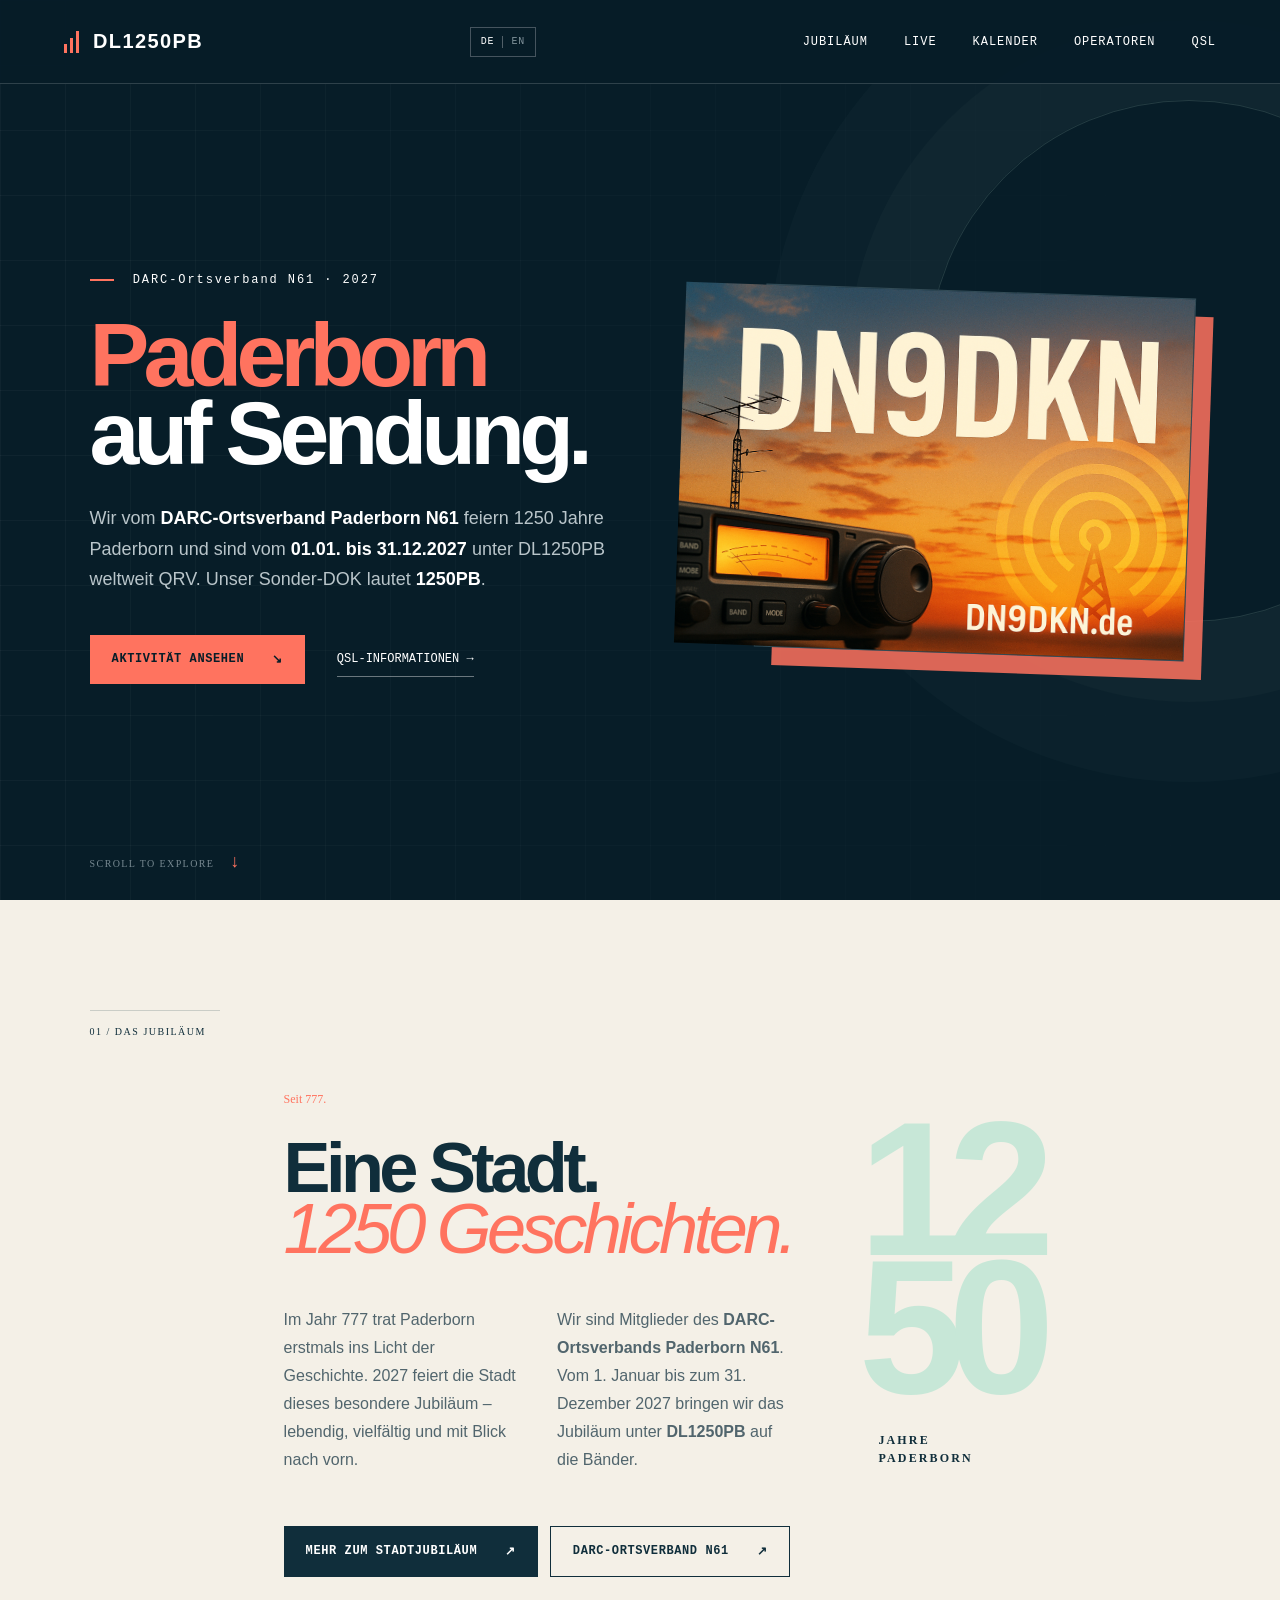
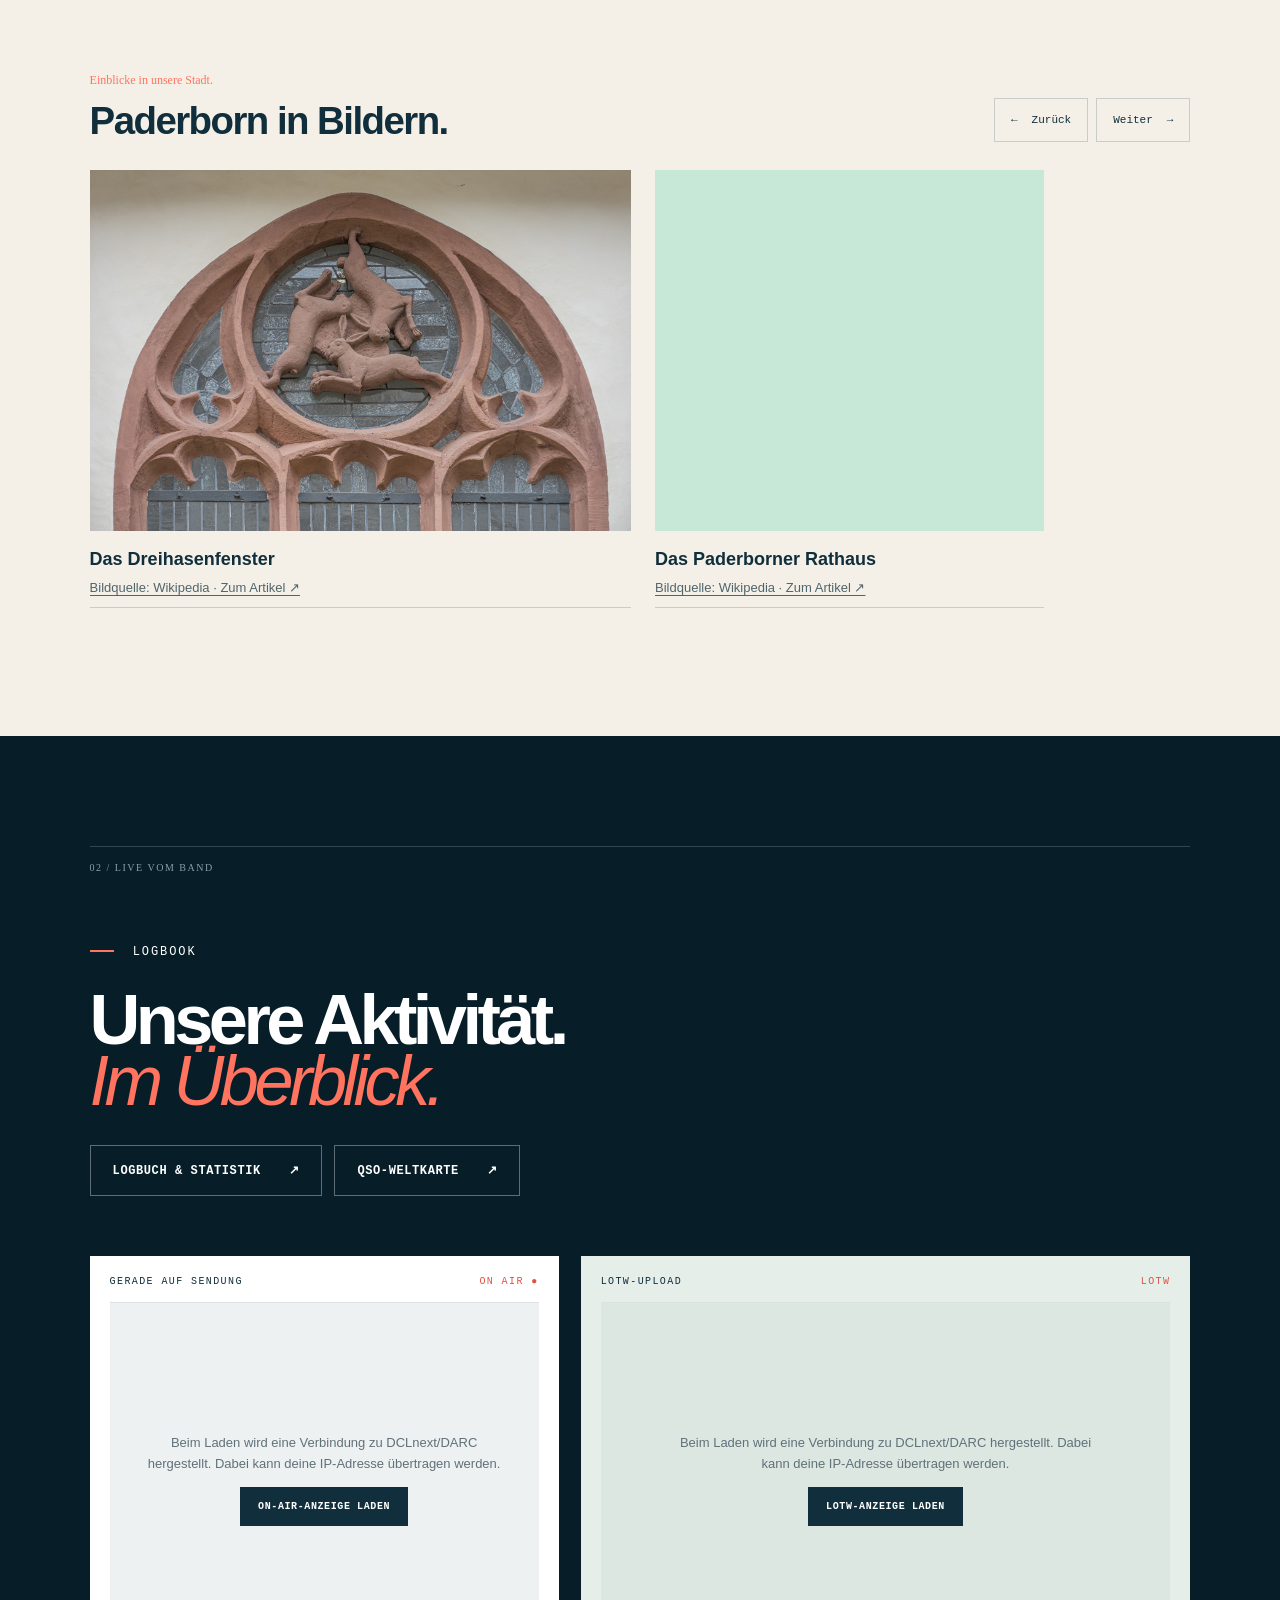
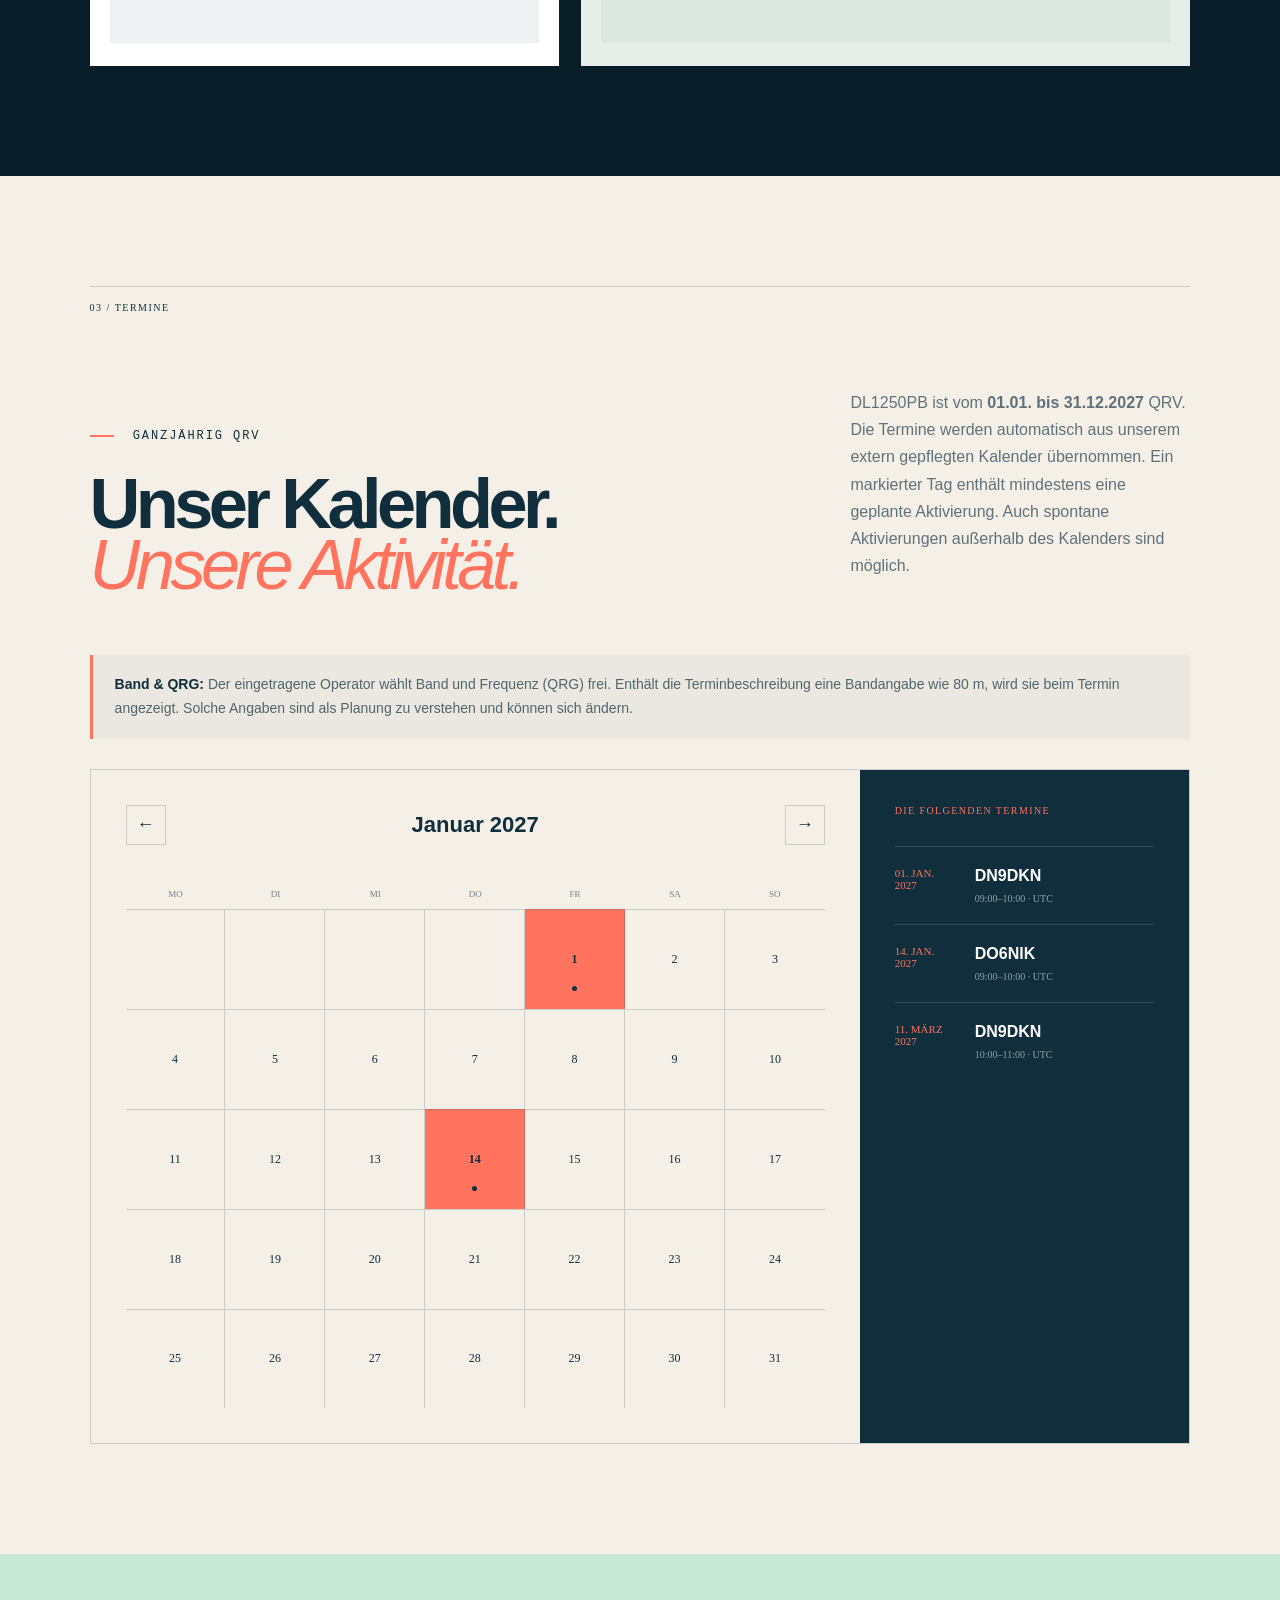
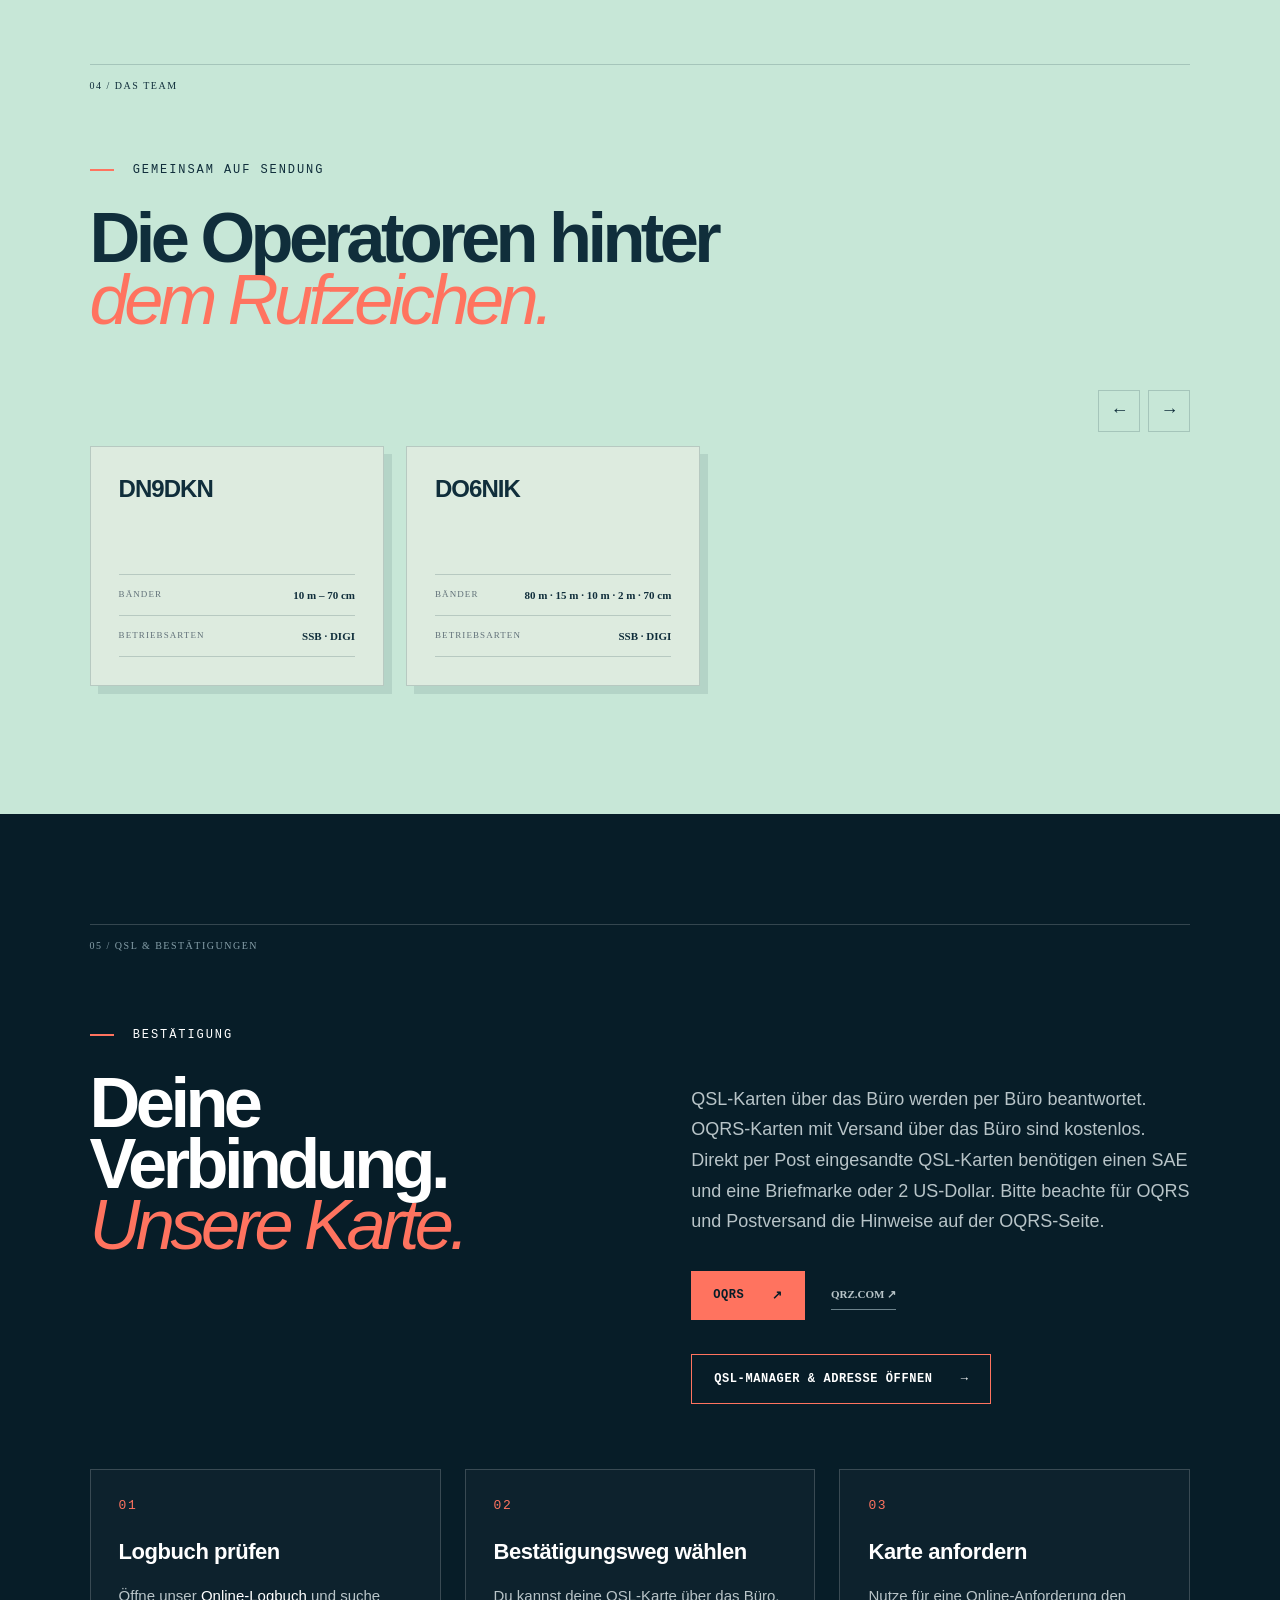
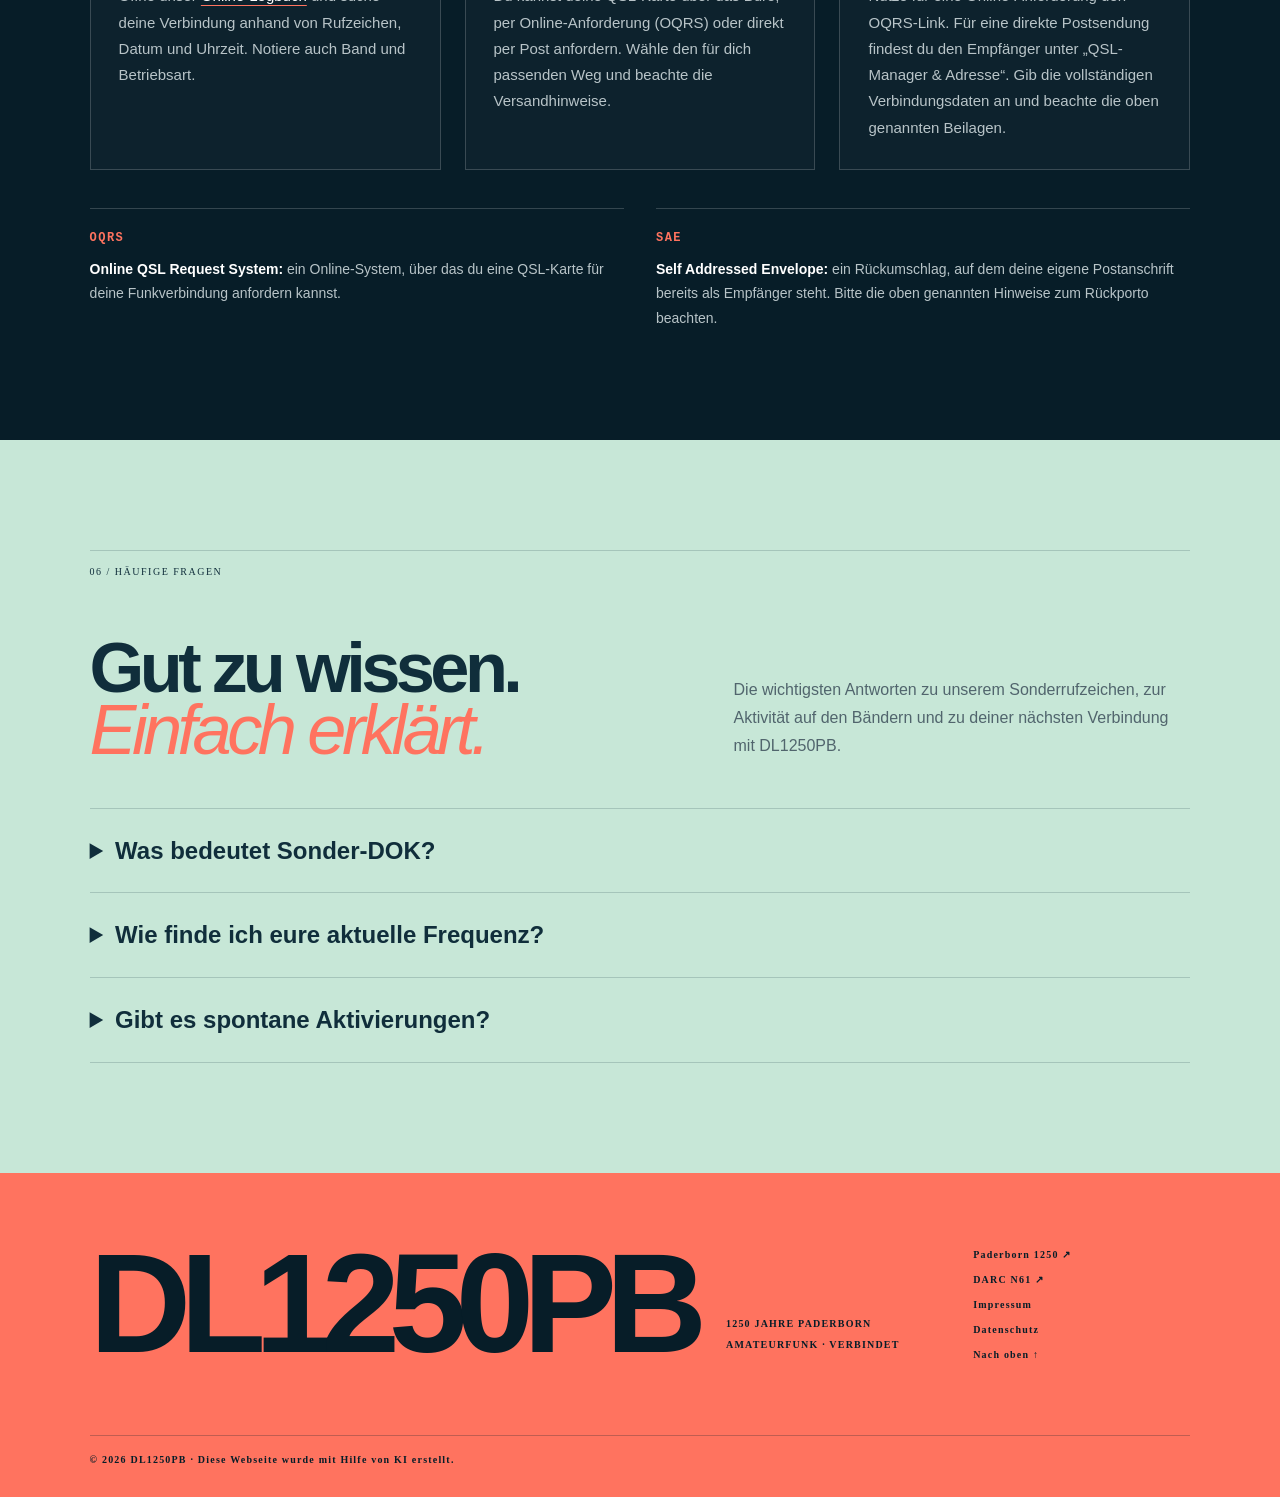
==== index.html @ f93bed07 "Bildslider, QSL-Anleitung und FAQ ergänzen" ====
<!doctype html>
<html lang="de">
<head>
  <meta charset="UTF-8">
  <meta name="viewport" content="width=device-width, initial-scale=1.0">
  <meta name="description" content="DL1250PB – das Amateurfunk-Sonderrufzeichen zum 1250-jährigen Stadtjubiläum Paderborns.">
  <title>DL1250PB · Paderborn auf Sendung</title>
  <link rel="stylesheet" href="styles.css">
  <link rel="stylesheet" href="gallery.css">
  <link rel="stylesheet" href="info.css">
</head>
<body>
  <header class="site-header">
    <a class="brand" href="#top" aria-label="DL1250PB Startseite">
      <span class="brand-mark" aria-hidden="true"><i></i><i></i><i></i></span>
      <span>DL1250PB</span>
    </a>
    <div class="header-actions"><button class="language-toggle" type="button" aria-label="Switch website to English" aria-pressed="false"><span class="active">DE</span><i></i><span>EN</span></button><button class="nav-toggle" type="button" aria-expanded="false" aria-controls="main-nav"><span></span><span></span></button></div>
    <nav id="main-nav" aria-label="Hauptnavigation">
      <a href="#jubilaeum" data-de="Jubiläum" data-en="Anniversary">Jubiläum</a><a href="#live">Live</a><a href="#kalender" data-de="Kalender" data-en="Calendar">Kalender</a><a href="#operatoren" data-de="Operatoren" data-en="Operators">Operatoren</a><a href="#qsl">QSL</a>
    </nav>
  </header>

  <main id="top">
    <section class="hero" aria-labelledby="hero-title">
      <div class="hero-grid" aria-hidden="true"></div>
      <div class="hero-copy">
        <p class="eyebrow" data-de="<span></span> DARC-Ortsverband N61 · 2027" data-en="<span></span> DARC local chapter N61 · 2027"><span></span> DARC-Ortsverband N61 · 2027</p>
        <h1 id="hero-title" data-de="<span>Paderborn</span><br>auf Sendung." data-en="<span>Paderborn</span><br>on the air."><span>Paderborn</span><br>auf Sendung.</h1>
        <p class="hero-text" data-de="Wir vom <strong>DARC-Ortsverband Paderborn N61</strong> feiern 1250 Jahre Paderborn und sind vom <strong>01.01. bis 31.12.2027</strong> unter DL1250PB weltweit QRV. Unser Sonder-DOK lautet <strong>1250PB</strong>." data-en="We, the <strong>DARC Paderborn local chapter N61</strong>, are celebrating 1250 years of Paderborn and will be active worldwide as DL1250PB from <strong>1 January to 31 December 2027</strong>. Our special DOK is <strong>1250PB</strong>.">Wir vom <strong>DARC-Ortsverband Paderborn N61</strong> feiern 1250 Jahre Paderborn und sind vom <strong>01.01. bis 31.12.2027</strong> unter DL1250PB weltweit QRV. Unser Sonder-DOK lautet <strong>1250PB</strong>.</p>
        <div class="hero-actions"><a class="button primary" href="#live" data-de="Aktivität ansehen <span>↘</span>" data-en="View activity <span>↘</span>">Aktivität ansehen <span>↘</span></a><a class="text-link" href="#qsl" data-de="QSL-Informationen →" data-en="QSL information →">QSL-Informationen →</a></div>
      </div>
      <div class="signal-card" aria-label="Sonderrufzeichen DL1250PB">
        <img class="qsl-card-image" src="qsl/dl1250pb.png" alt="QSL-Karte von DL1250PB">
        <div class="signal-top"><span>CALLSIGN</span><span class="on-air"><i></i> ON AIR</span></div>
        <strong>DL<span>1250</span>PB</strong>
        <div class="wave" aria-hidden="true"></div>
        <div class="signal-meta"><span>N61</span><span>01.01. — 31.12.2027</span></div>
      </div>
      <div class="scroll-note">SCROLL TO EXPLORE <span>↓</span></div>
    </section>

    <section class="intro section" id="jubilaeum">
      <div class="section-label" data-de="01 / DAS JUBILÄUM" data-en="01 / THE ANNIVERSARY">01 / DAS JUBILÄUM</div>
      <div class="intro-content">
        <p class="kicker" data-de="Seit 777." data-en="Since 777.">Seit 777.</p>
        <h2 data-de="Eine Stadt.<br><em>1250 Geschichten.</em>" data-en="One city.<br><em>1250 stories.</em>">Eine Stadt.<br><em>1250 Geschichten.</em></h2>
        <div class="intro-columns"><p data-de="Im Jahr 777 trat Paderborn erstmals ins Licht der Geschichte. 2027 feiert die Stadt dieses besondere Jubiläum – lebendig, vielfältig und mit Blick nach vorn." data-en="Paderborn first entered recorded history in 777. In 2027, the city celebrates this special anniversary – vibrant, diverse and looking ahead.">Im Jahr 777 trat Paderborn erstmals ins Licht der Geschichte. 2027 feiert die Stadt dieses besondere Jubiläum – lebendig, vielfältig und mit Blick nach vorn.</p><p data-de="Wir sind Mitglieder des <strong>DARC-Ortsverbands Paderborn N61</strong>. Vom 1. Januar bis zum 31. Dezember 2027 bringen wir das Jubiläum unter <strong>DL1250PB</strong> auf die Bänder." data-en="We are members of the <strong>DARC Paderborn local chapter N61</strong>. From 1 January through 31 December 2027, we are bringing the anniversary to the bands as <strong>DL1250PB</strong>.">Wir sind Mitglieder des <strong>DARC-Ortsverbands Paderborn N61</strong>. Vom 1. Januar bis zum 31. Dezember 2027 bringen wir das Jubiläum unter <strong>DL1250PB</strong> auf die Bänder.</p></div>
        <div class="intro-actions"><a class="button dark" href="https://www.paderborn1250.de/de/" target="_blank" rel="noopener" data-de="Mehr zum Stadtjubiläum <span>↗</span>" data-en="Discover the anniversary <span>↗</span>">Mehr zum Stadtjubiläum <span>↗</span></a><a class="button dark outline" href="https://www.darc.de/der-club/distrikte/n/ortsverbaende/61/" target="_blank" rel="noopener" data-de="DARC-Ortsverband N61 <span>↗</span>" data-en="DARC local chapter N61 <span>↗</span>">DARC-Ortsverband N61 <span>↗</span></a></div>
      </div>
      <div class="year-block" aria-label="1250 Jahre"><span>12</span><span>50</span><small>JAHRE<br>PADERBORN</small></div>
      <div class="city-gallery" role="region" aria-labelledby="city-gallery-heading">
        <div class="city-gallery-heading">
          <div><p class="kicker" data-de="Einblicke in unsere Stadt." data-en="Discover our city.">Einblicke in unsere Stadt.</p><h3 id="city-gallery-heading" data-de="Paderborn in Bildern." data-en="Pictures of Paderborn.">Paderborn in Bildern.</h3></div>
          <div class="city-gallery-controls">
            <button class="city-gallery-prev" type="button" aria-controls="city-gallery-track"><span aria-hidden="true">←</span> <span data-de="Zurück" data-en="Previous">Zurück</span></button>
            <button class="city-gallery-next" type="button" aria-controls="city-gallery-track"><span data-de="Weiter" data-en="Next">Weiter</span> <span aria-hidden="true">→</span></button>
          </div>
        </div>
        <div class="city-gallery-track" id="city-gallery-track" tabindex="0" aria-labelledby="city-gallery-heading">
          <figure class="city-slide">
            <img src="img/3hasen.jpg" width="7036" height="4691" alt="Dreihasenfenster am Paderborner Dom" data-alt-de="Dreihasenfenster am Paderborner Dom" data-alt-en="Three hares window at Paderborn Cathedral" loading="lazy" decoding="async">
            <figcaption><h4 data-de="Das Dreihasenfenster" data-en="The three hares window">Das Dreihasenfenster</h4><a href="https://de.wikipedia.org/wiki/Dreihasenbild" target="_blank" rel="noopener" data-de="Bildquelle: Wikipedia · Zum Artikel ↗" data-en="Image source: Wikipedia · Read the article ↗">Bildquelle: Wikipedia · Zum Artikel ↗</a></figcaption>
          </figure>
          <figure class="city-slide">
            <img src="img/Rathaus_Paderborn_2026.jpg" width="5285" height="4900" alt="Das Paderborner Rathaus im Jahr 2026" data-alt-de="Das Paderborner Rathaus im Jahr 2026" data-alt-en="Paderborn Town Hall in 2026" loading="lazy" decoding="async">
            <figcaption><h4 data-de="Das Paderborner Rathaus" data-en="Paderborn Town Hall">Das Paderborner Rathaus</h4><a href="https://de.wikipedia.org/wiki/Rathaus_Paderborn" target="_blank" rel="noopener" data-de="Bildquelle: Wikipedia · Zum Artikel ↗" data-en="Image source: Wikipedia · Read the article ↗">Bildquelle: Wikipedia · Zum Artikel ↗</a></figcaption>
          </figure>
        </div>
      </div>
    </section>

    <section class="live section" id="live">
      <div class="section-label light" data-de="02 / LIVE VOM BAND" data-en="02 / LIVE FROM THE BANDS">02 / LIVE VOM BAND</div>
      <div class="live-heading"><div><p class="eyebrow coral"><span></span> LOGBOOK</p><h2 data-de="Unsere Aktivität.<br><em>Im Überblick.</em>" data-en="Our activity.<br><em>At a glance.</em>">Unsere Aktivität.<br><em>Im Überblick.</em></h2><div class="activity-links"><a class="button activity-button" href="https://log.dclnext.darc.de/visitor/dn9dkn" target="_blank" rel="noopener" data-de="Logbuch &amp; Statistik <span>↗</span>" data-en="Logbook &amp; statistics <span>↗</span>">Logbuch &amp; Statistik <span>↗</span></a><a class="button activity-button" href="https://log.dclnext.darc.de/visitor/exportmap/dn9dkn" target="_blank" rel="noopener" data-de="QSO-Weltkarte <span>↗</span>" data-en="QSO world map <span>↗</span>">QSO-Weltkarte <span>↗</span></a></div></div></div>
      <div class="widgets">
        <article class="widget"><div class="widget-title"><span data-de="GERADE AUF SENDUNG" data-en="ON AIR NOW">GERADE AUF SENDUNG</span><span>ON AIR ●</span></div><div class="embed-consent" data-embed="https://log.dclnext.darc.de/widgets/on_air/2ea0c65956" data-title-de="On-Air-Aktivität von DL1250PB" data-title-en="On-air activity from DL1250PB"><p data-de="Beim Laden wird eine Verbindung zu DCLnext/DARC hergestellt. Dabei kann deine IP-Adresse übertragen werden." data-en="Loading this widget connects to DCLnext/DARC and may transmit your IP address.">Beim Laden wird eine Verbindung zu DCLnext/DARC hergestellt. Dabei kann deine IP-Adresse übertragen werden.</p><button type="button" data-de="ON-AIR-ANZEIGE LADEN" data-en="LOAD ON-AIR WIDGET">ON-AIR-ANZEIGE LADEN</button></div></article>
        <article class="widget upload-widget"><div class="widget-title"><span data-de="LOTW-UPLOAD" data-en="LOTW UPLOAD">LOTW-UPLOAD</span><span>LOTW</span></div><div class="embed-consent" data-embed="https://log.dclnext.darc.de/widgets/lotw_upload/2ea0c65956" data-title-de="LoTW-Uploadstatus von DL1250PB" data-title-en="LoTW upload status from DL1250PB"><p data-de="Beim Laden wird eine Verbindung zu DCLnext/DARC hergestellt. Dabei kann deine IP-Adresse übertragen werden." data-en="Loading this widget connects to DCLnext/DARC and may transmit your IP address.">Beim Laden wird eine Verbindung zu DCLnext/DARC hergestellt. Dabei kann deine IP-Adresse übertragen werden.</p><button type="button" data-de="LOTW-ANZEIGE LADEN" data-en="LOAD LOTW WIDGET">LOTW-ANZEIGE LADEN</button></div></article>
      </div>
    </section>

    <section class="calendar-section section" id="kalender">
      <div class="section-label" data-de="03 / TERMINE" data-en="03 / SCHEDULE">03 / TERMINE</div>
      <div class="calendar-heading"><div><p class="eyebrow ink" data-de="<span></span> GANZJÄHRIG QRV" data-en="<span></span> ACTIVE ALL YEAR"><span></span> GANZJÄHRIG QRV</p><h2 data-de="Unser Kalender.<br><em>Unsere Aktivität.</em>" data-en="Our calendar.<br><em>Our activity.</em>">Unser Kalender.<br><em>Unsere Aktivität.</em></h2></div><p data-de="DL1250PB ist vom <strong>01.01. bis 31.12.2027</strong> QRV. Die Termine werden automatisch aus unserem extern gepflegten Kalender übernommen. Ein markierter Tag enthält mindestens eine geplante Aktivierung. Auch spontane Aktivierungen außerhalb des Kalenders sind möglich." data-en="DL1250PB will be active from <strong>1 January to 31 December 2027</strong>. Events are automatically loaded from our externally maintained calendar. A highlighted day contains at least one planned activation. Spontaneous activations outside the calendar are also possible.">DL1250PB ist vom <strong>01.01. bis 31.12.2027</strong> QRV. Die Termine werden automatisch aus unserem extern gepflegten Kalender übernommen. Ein markierter Tag enthält mindestens eine geplante Aktivierung. Auch spontane Aktivierungen außerhalb des Kalenders sind möglich.</p></div>
      <p class="calendar-note" data-de="<strong>Band &amp; QRG:</strong> Der eingetragene Operator wählt Band und Frequenz (QRG) frei. Enthält die Terminbeschreibung eine Bandangabe wie 80 m, wird sie beim Termin angezeigt. Solche Angaben sind als Planung zu verstehen und können sich ändern." data-en="<strong>Band &amp; frequency:</strong> The scheduled operator is free to choose the band and operating frequency (QRG). If the event description includes a band such as 80 m, it appears alongside the event. These details are plans and may change."><strong>Band &amp; QRG:</strong> Der eingetragene Operator wählt Band und Frequenz (QRG) frei. Enthält die Terminbeschreibung eine Bandangabe wie 80 m, wird sie beim Termin angezeigt. Solche Angaben sind als Planung zu verstehen und können sich ändern.</p>
      <div class="calendar-shell">
        <div class="calendar-card">
          <div class="calendar-controls"><button id="calendar-prev" type="button" aria-label="Vorheriger Monat">←</button><h3 id="calendar-month" aria-live="polite"></h3><button id="calendar-next" type="button" aria-label="Nächster Monat">→</button></div>
          <div class="calendar-weekdays" aria-hidden="true"></div>
          <div class="calendar-grid" id="calendar-grid"></div>
        </div>
        <aside class="event-list"><p class="event-list-label" data-de="DIE FOLGENDEN TERMINE" data-en="UPCOMING EVENTS">DIE FOLGENDEN TERMINE</p><div id="calendar-events" aria-live="polite"></div></aside>
      </div>
    </section>

    <section class="operators section" id="operatoren">
      <div class="section-label" data-de="04 / DAS TEAM" data-en="04 / THE TEAM">04 / DAS TEAM</div>
      <div class="operators-heading"><div><p class="eyebrow ink" data-de="<span></span> GEMEINSAM AUF SENDUNG" data-en="<span></span> ON THE AIR TOGETHER"><span></span> GEMEINSAM AUF SENDUNG</p><h2 data-de="Die Operatoren hinter<br><em>dem Rufzeichen.</em>" data-en="The operators behind<br><em>the callsign.</em>">Die Operatoren hinter<br><em>dem Rufzeichen.</em></h2></div></div>
      <div class="operator-carousel">
        <div class="operator-controls"><button class="operator-prev" type="button" aria-label="Vorherige Operatoren">←</button><button class="operator-next" type="button" aria-label="Nächste Operatoren">→</button></div>
        <div class="operator-grid" id="operator-list" tabindex="0">
          <article class="operator"><h3>DN9DKN</h3><dl><div><dt data-de="BÄNDER" data-en="BANDS">BÄNDER</dt><dd>10 m – 70 cm</dd></div><div><dt data-de="BETRIEBSARTEN" data-en="MODES">BETRIEBSARTEN</dt><dd>SSB · DIGI</dd></div></dl></article>
          <article class="operator"><h3>DO6NIK</h3><dl><div><dt data-de="BÄNDER" data-en="BANDS">BÄNDER</dt><dd>80 m · 15 m · 10 m · 2 m · 70 cm</dd></div><div><dt data-de="BETRIEBSARTEN" data-en="MODES">BETRIEBSARTEN</dt><dd>SSB · DIGI</dd></div></dl></article>
        </div>
      </div>
    </section>

    <section class="qsl section" id="qsl">
      <div class="section-label light" data-de="05 / QSL & BESTÄTIGUNGEN" data-en="05 / QSL & CONFIRMATIONS">05 / QSL & BESTÄTIGUNGEN</div>
      <div class="qsl-layout">
        <div><p class="eyebrow coral" data-de="<span></span> BESTÄTIGUNG" data-en="<span></span> CONFIRMATION"><span></span> BESTÄTIGUNG</p><h2 data-de="Deine Verbindung.<br><em>Unsere Karte.</em>" data-en="Your contact.<br><em>Our card.</em>">Deine Verbindung.<br><em>Unsere Karte.</em></h2></div>
        <div class="qsl-copy"><p data-de="QSL-Karten über das Büro werden per Büro beantwortet. OQRS-Karten mit Versand über das Büro sind kostenlos. Direkt per Post eingesandte QSL-Karten benötigen einen SAE und eine Briefmarke oder 2 US-Dollar. Bitte beachte für OQRS und Postversand die Hinweise auf der OQRS-Seite." data-en="Bureau QSL cards will be answered via the bureau. OQRS cards sent via the bureau are free of charge. QSL cards sent directly by post require an SAE and a stamp or US$2. For OQRS and postal requests, please follow the information on the OQRS page.">QSL-Karten über das Büro werden per Büro beantwortet. OQRS-Karten mit Versand über das Büro sind kostenlos. Direkt per Post eingesandte QSL-Karten benötigen einen SAE und eine Briefmarke oder 2 US-Dollar. Bitte beachte für OQRS und Postversand die Hinweise auf der OQRS-Seite.</p><div class="qsl-links"><a class="button qsl-button" href="https://log.dclnext.darc.de/oqrs/dn9dkn" target="_blank" rel="noopener">OQRS <span>↗</span></a><a href="https://www.qrz.com/db/DN9DKN" target="_blank" rel="noopener">QRZ.COM ↗</a></div><a class="button address-button" href="qsl-address.html" rel="nofollow" data-de="QSL-Manager & Adresse öffnen <span>→</span>" data-en="Open QSL manager & address <span>→</span>">QSL-Manager & Adresse öffnen <span>→</span></a></div>
      </div>

      <ol class="qsl-steps">
        <li><span class="qsl-step-number" aria-hidden="true">01</span><h3 data-de="Logbuch prüfen" data-en="Check the logbook">Logbuch prüfen</h3><p data-de="Öffne unser &lt;a href=&quot;https://log.dclnext.darc.de/visitor/dn9dkn&quot; target=&quot;_blank&quot; rel=&quot;noopener&quot;&gt;Online-Logbuch&lt;/a&gt; und suche deine Verbindung anhand von Rufzeichen, Datum und Uhrzeit. Notiere auch Band und Betriebsart." data-en="Open our &lt;a href=&quot;https://log.dclnext.darc.de/visitor/dn9dkn&quot; target=&quot;_blank&quot; rel=&quot;noopener&quot;&gt;online logbook&lt;/a&gt; and look up your contact using your callsign, date and time. Also note the band and mode.">Öffne unser <a href="https://log.dclnext.darc.de/visitor/dn9dkn" target="_blank" rel="noopener">Online-Logbuch</a> und suche deine Verbindung anhand von Rufzeichen, Datum und Uhrzeit. Notiere auch Band und Betriebsart.</p></li>
        <li><span class="qsl-step-number" aria-hidden="true">02</span><h3 data-de="Bestätigungsweg wählen" data-en="Choose your QSL route">Bestätigungsweg wählen</h3><p data-de="Du kannst deine QSL-Karte über das Büro, per Online-Anforderung (OQRS) oder direkt per Post anfordern. Wähle den für dich passenden Weg und beachte die Versandhinweise." data-en="You can request your QSL card via the bureau, through an online request (OQRS), or directly by post. Choose the route that suits you and follow the mailing instructions.">Du kannst deine QSL-Karte über das Büro, per Online-Anforderung (OQRS) oder direkt per Post anfordern. Wähle den für dich passenden Weg und beachte die Versandhinweise.</p></li>
        <li><span class="qsl-step-number" aria-hidden="true">03</span><h3 data-de="Karte anfordern" data-en="Request your card">Karte anfordern</h3><p data-de="Nutze für eine Online-Anforderung den OQRS-Link. Für eine direkte Postsendung findest du den Empfänger unter „QSL-Manager &amp;amp; Adresse“. Gib die vollständigen Verbindungsdaten an und beachte die oben genannten Beilagen." data-en="Use the OQRS link for an online request. For a direct postal request, find the recipient under “QSL manager &amp;amp; address”. Include the full contact details and the enclosures listed above.">Nutze für eine Online-Anforderung den OQRS-Link. Für eine direkte Postsendung findest du den Empfänger unter „QSL-Manager &amp; Adresse“. Gib die vollständigen Verbindungsdaten an und beachte die oben genannten Beilagen.</p></li>
      </ol>
      <dl class="qsl-glossary">
        <div><dt>OQRS</dt><dd data-de="&lt;strong&gt;Online QSL Request System:&lt;/strong&gt; ein Online-System, über das du eine QSL-Karte für deine Funkverbindung anfordern kannst." data-en="&lt;strong&gt;Online QSL Request System:&lt;/strong&gt; an online service for requesting a QSL card to confirm your radio contact."><strong>Online QSL Request System:</strong> ein Online-System, über das du eine QSL-Karte für deine Funkverbindung anfordern kannst.</dd></div>
        <div><dt>SAE</dt><dd data-de="&lt;strong&gt;Self Addressed Envelope:&lt;/strong&gt; ein Rückumschlag, auf dem deine eigene Postanschrift bereits als Empfänger steht. Bitte die oben genannten Hinweise zum Rückporto beachten." data-en="&lt;strong&gt;Self Addressed Envelope:&lt;/strong&gt; a return envelope already addressed to you. Please follow the return postage instructions above."><strong>Self Addressed Envelope:</strong> ein Rückumschlag, auf dem deine eigene Postanschrift bereits als Empfänger steht. Bitte die oben genannten Hinweise zum Rückporto beachten.</dd></div>
      </dl>
    </section>

    <section class="faq section" id="faq" aria-labelledby="faq-title">
      <div class="section-label" data-de="06 / HÄUFIGE FRAGEN" data-en="06 / FREQUENTLY ASKED QUESTIONS">06 / HÄUFIGE FRAGEN</div>
      <div class="faq-heading">
        <h2 id="faq-title" data-de="Gut zu wissen.&lt;br&gt;&lt;em&gt;Einfach erklärt.&lt;/em&gt;" data-en="Good to know.&lt;br&gt;&lt;em&gt;Simply explained.&lt;/em&gt;">Gut zu wissen.<br><em>Einfach erklärt.</em></h2>
        <p data-de="Die wichtigsten Antworten zu unserem Sonderrufzeichen, zur Aktivität auf den Bändern und zu deiner nächsten Verbindung mit DL1250PB." data-en="Key answers about our special callsign, activity on the bands, and your next contact with DL1250PB.">Die wichtigsten Antworten zu unserem Sonderrufzeichen, zur Aktivität auf den Bändern und zu deiner nächsten Verbindung mit DL1250PB.</p>
      </div>
      <div class="faq-list">
        <details><summary data-de="Was bedeutet Sonder-DOK?" data-en="What does special DOK mean?">Was bedeutet Sonder-DOK?</summary><p data-de="Der DOK ist der Distrikts- und Ortsverbandskenner des DARC. Für besondere Anlässe gibt es Sonder-DOKs. Unser Sonder-DOK &lt;strong&gt;1250PB&lt;/strong&gt; steht für das 1250-jährige Stadtjubiläum Paderborns. Unser Rufzeichen lautet &lt;strong&gt;DL1250PB&lt;/strong&gt;; der Ortsverband Paderborn hat den DOK &lt;strong&gt;N61&lt;/strong&gt;." data-en="A DOK identifies a DARC district and local chapter. Special DOKs mark special occasions. Our special DOK &lt;strong&gt;1250PB&lt;/strong&gt; celebrates Paderborn’s 1,250th anniversary. Our callsign is &lt;strong&gt;DL1250PB&lt;/strong&gt;; the Paderborn local chapter’s DOK is &lt;strong&gt;N61&lt;/strong&gt;.">Der DOK ist der Distrikts- und Ortsverbandskenner des DARC. Für besondere Anlässe gibt es Sonder-DOKs. Unser Sonder-DOK <strong>1250PB</strong> steht für das 1250-jährige Stadtjubiläum Paderborns. Unser Rufzeichen lautet <strong>DL1250PB</strong>; der Ortsverband Paderborn hat den DOK <strong>N61</strong>.</p></details>
        <details><summary data-de="Wie finde ich eure aktuelle Frequenz?" data-en="How do I find your current frequency?">Wie finde ich eure aktuelle Frequenz?</summary><p data-de="Lade im Abschnitt &lt;a href=&quot;#live&quot;&gt;Live&lt;/a&gt; die On-Air-Anzeige, um die dort veröffentlichten Aktivitätsangaben zu sehen. Band und Frequenz (QRG) wählt der jeweilige Operator frei. Bandangaben im Kalender sind Planungen und können sich ändern." data-en="Load the on-air widget in the &lt;a href=&quot;#live&quot;&gt;Live section&lt;/a&gt; to see the activity information published there. Each operator is free to choose the band and operating frequency (QRG). Band details in the calendar are plans and may change.">Lade im Abschnitt <a href="#live">Live</a> die On-Air-Anzeige, um die dort veröffentlichten Aktivitätsangaben zu sehen. Band und Frequenz (QRG) wählt der jeweilige Operator frei. Bandangaben im Kalender sind Planungen und können sich ändern.</p></details>
        <details><summary data-de="Gibt es spontane Aktivierungen?" data-en="Are spontaneous activations possible?">Gibt es spontane Aktivierungen?</summary><p data-de="Ja. Vom &lt;strong&gt;1. Januar bis 31. Dezember 2027&lt;/strong&gt; sind auch kurzfristige Aktivierungen möglich, die nicht im Kalender stehen. Schau deshalb zusätzlich in die &lt;a href=&quot;#live&quot;&gt;Live-Anzeige&lt;/a&gt;." data-en="Yes. From &lt;strong&gt;1 January to 31 December 2027&lt;/strong&gt;, activations may also take place at short notice without a calendar entry. Check the &lt;a href=&quot;#live&quot;&gt;live activity display&lt;/a&gt; as well.">Ja. Vom <strong>1. Januar bis 31. Dezember 2027</strong> sind auch kurzfristige Aktivierungen möglich, die nicht im Kalender stehen. Schau deshalb zusätzlich in die <a href="#live">Live-Anzeige</a>.</p></details>
      </div>
    </section>
  </main>

  <footer><div class="footer-call">DL1250PB</div><div><p data-de="1250 JAHRE PADERBORN" data-en="1250 YEARS OF PADERBORN">1250 JAHRE PADERBORN</p><p data-de="AMATEURFUNK · VERBINDET" data-en="AMATEUR RADIO · CONNECTS">AMATEURFUNK · VERBINDET</p></div><div class="footer-links"><a href="https://www.paderborn1250.de/de/" target="_blank" rel="noopener">Paderborn 1250 ↗</a><a href="https://www.darc.de/der-club/distrikte/n/ortsverbaende/61/" target="_blank" rel="noopener">DARC N61 ↗</a><a href="impressum.html" rel="nofollow" data-de="Impressum" data-en="Legal notice">Impressum</a><a href="datenschutz.html" rel="nofollow" data-de="Datenschutz" data-en="Privacy">Datenschutz</a><a href="#top" data-de="Nach oben ↑" data-en="Back to top ↑">Nach oben ↑</a></div><p class="copyright">© 2026 DL1250PB · <span data-de="Diese Webseite wurde mit Hilfe von KI erstellt." data-en="This website was created with the help of AI.">Diese Webseite wurde mit Hilfe von KI erstellt.</span></p></footer>
  <script src="script.js"></script>
</body>
</html>
---- styles.css ----
:root{--ink:#102e3b;--deep:#071d28;--cream:#f4f0e7;--coral:#ff735f;--mint:#c7e7d7;--line:rgba(16,46,59,.18)}*{box-sizing:border-box}html{scroll-behavior:smooth;scroll-padding-top:84px}body{margin:0;background:var(--cream);color:var(--ink);font-family:Manrope,sans-serif}a{color:inherit;text-decoration:none}.site-header{height:84px;padding:0 5vw;display:flex;align-items:center;justify-content:space-between;position:fixed;top:0;left:0;z-index:5;width:100%;color:white;background:rgba(7,29,40,.96);border-bottom:1px solid rgba(255,255,255,.16)}.brand{display:flex;gap:14px;align-items:center;font-weight:800;letter-spacing:.07em;font-size:20px}.brand-mark{display:flex;gap:3px;height:22px;align-items:end}.brand-mark i{display:block;width:3px;background:var(--coral)}.brand-mark i:nth-child(1){height:9px}.brand-mark i:nth-child(2){height:15px}.brand-mark i:nth-child(3){height:22px}.site-header nav{display:flex;gap:36px;font:500 12px DM Mono,monospace;letter-spacing:.08em;text-transform:uppercase}.site-header nav a:hover{color:var(--coral)}.nav-toggle{display:none;background:none;border:0}.hero{min-height:760px;height:100vh;background:var(--deep);color:white;display:grid;grid-template-columns:1.1fr .9fr;align-items:center;padding:120px 7vw 75px;position:relative;overflow:hidden}.hero-grid{position:absolute;inset:0;background-image:linear-gradient(rgba(255,255,255,.035) 1px,transparent 1px),linear-gradient(90deg,rgba(255,255,255,.035) 1px,transparent 1px);background-size:65px 65px;mask-image:linear-gradient(90deg,black,transparent)}.hero:after{content:"";position:absolute;width:520px;height:520px;border:1px solid rgba(199,231,215,.15);border-radius:50%;right:-170px;top:100px;box-shadow:0 0 0 80px rgba(199,231,215,.025),0 0 0 160px rgba(199,231,215,.02)}.hero-copy,.signal-card{position:relative;z-index:1}.eyebrow{font:500 12px DM Mono,monospace;letter-spacing:.16em}.eyebrow span{display:inline-block;width:24px;height:2px;background:var(--coral);vertical-align:middle;margin-right:10px}.hero h1,.section h2{font-size:clamp(58px,7vw,108px);line-height:.87;letter-spacing:-.065em;margin:30px 0}.hero h1 span{color:var(--coral)}.hero-text{max-width:580px;font-size:18px;line-height:1.7;color:#b9c5ca}.hero-text strong{color:#fff}.hero-actions{display:flex;align-items:center;gap:32px;margin-top:40px}.button{display:inline-flex;gap:28px;align-items:center;padding:17px 22px;font:600 12px DM Mono,monospace;letter-spacing:.05em;text-transform:uppercase}.button.primary{background:var(--coral);color:var(--deep)}.button.dark{background:var(--ink);color:white;margin-top:36px}.text-link{font:500 12px DM Mono,monospace;text-transform:uppercase;border-bottom:1px solid rgba(255,255,255,.4);padding:10px 0}.signal-card{justify-self:end;width:min(430px,90%);aspect-ratio:148/105;padding:28px;background:#0b2835;border:1px solid rgba(255,255,255,.16);transform:rotate(2deg);box-shadow:18px 18px 0 rgba(255,115,95,.85)}.signal-top,.signal-meta,.widget-title{display:flex;justify-content:space-between;font:500 10px DM Mono,monospace;letter-spacing:.14em}.on-air{color:var(--mint)}.on-air i{display:inline-block;width:6px;height:6px;background:var(--coral);border-radius:50%;box-shadow:0 0 0 5px rgba(255,115,95,.15)}.signal-card>strong{display:block;font-size:clamp(46px,5vw,74px);letter-spacing:-.06em;margin:60px 0}.signal-card>strong span{color:var(--coral)}.wave{height:70px;background:url("data:image/svg+xml,%3Csvg xmlns='http://www.w3.org/2000/svg' width='400' height='70' viewBox='0 0 400 70'%3E%3Cpath d='M0 35h24l8-18 12 38 14-52 15 64 13-45 13 26 10-13h20l10-25 16 51 14-57 13 49 13-30 12 12h25l9-19 11 40 16-52 13 63 16-50 12 31 9-13h30' fill='none' stroke='%23ff735f' stroke-width='2'/%3E%3C/svg%3E") center/cover no-repeat}.signal-meta{border-top:1px solid rgba(255,255,255,.18);padding-top:18px;color:#aebbc1}.scroll-note{position:absolute;bottom:28px;left:7vw;font:10px DM Mono;letter-spacing:.14em;color:#778991}.scroll-note span{color:var(--coral);font-size:18px;margin-left:12px}.section{padding:110px 7vw}.section-label{font:500 10px DM Mono;letter-spacing:.15em;border-top:1px solid var(--line);padding-top:15px}.section-label.light{border-color:rgba(255,255,255,.18);color:#87a0aa}.intro{display:grid;grid-template-columns:130px 1fr .65fr;gap:5vw;min-height:760px}.intro-content{padding-top:70px}.kicker{font:500 12px DM Mono;color:var(--coral)}.section h2{font-size:clamp(46px,5.5vw,84px)}.section h2 em{font-weight:400;color:var(--coral)}.intro-columns{display:grid;grid-template-columns:1fr 1fr;gap:36px;max-width:800px;line-height:1.75;color:#51656d}.year-block{font-weight:800;font-size:clamp(100px,15vw,220px);line-height:.72;color:var(--mint);align-self:center;letter-spacing:-.09em}.year-block span{display:block}.year-block small{display:block;font:600 12px DM Mono;letter-spacing:.18em;color:var(--ink);line-height:1.5;margin:35px 0 0 20px}.live,.qsl{background:var(--deep);color:white}.live-heading,.operators-heading{display:grid;grid-template-columns:1fr 340px;gap:40px;align-items:end;margin:60px 0}.live-heading>p,.operators-heading>p{color:#8ca0a9;line-height:1.7}.live h2,.operators h2,.qsl h2{margin-bottom:0}.widgets{display:grid;grid-template-columns:1fr 1.3fr;gap:22px}.widget{height:410px;background:#fff;color:var(--ink);padding:20px}.widget-title{border-bottom:1px solid #dce2e3;padding-bottom:15px}.widget-title span:last-child{color:#e05243}.widget iframe{width:100%;height:340px;border:0;background:#edf1f1}.upload-widget{background:#e6eee9}.widget-note{font:10px DM Mono;color:#738892;margin-top:18px}.operators{background:var(--mint)}.operator-grid{display:grid;grid-template-columns:repeat(4,1fr);border-top:1px solid var(--line);border-left:1px solid var(--line)}.operator-grid article{padding:28px;border-right:1px solid var(--line);border-bottom:1px solid var(--line);min-height:350px}.operator-grid article>span{font:10px DM Mono}.avatar{width:100%;aspect-ratio:1.2;margin:45px 0 25px;background:var(--cream);display:grid;place-items:center;font-size:62px;font-weight:800;color:#d9d7cd}.operator-grid h3{font-size:18px;margin:0 0 8px}.operator-grid p{font:10px DM Mono;color:#617179}.operator-grid .join{background:var(--coral);display:flex;flex-direction:column;justify-content:flex-end}.join>span{font-size:50px!important;margin-bottom:auto}.join h3{font-size:26px}.qsl-layout{display:grid;grid-template-columns:1fr 1fr;gap:8vw;margin-top:65px}.qsl-copy{padding-top:50px;font-size:18px;line-height:1.7;color:#b8c4c8}.qsl-copy strong{color:white}.address{margin:45px 0;border-left:3px solid var(--coral);padding:4px 0 4px 25px}.address span{font:10px DM Mono;color:var(--coral);letter-spacing:.14em}.address address{font-style:normal;color:white;margin-top:12px}.qsl-copy .small{font-size:13px;color:#7e939c}footer{background:var(--coral);color:var(--deep);padding:75px 7vw 25px;display:grid;grid-template-columns:2fr 1fr 1fr;gap:30px;align-items:end}.footer-call{font-size:clamp(60px,11vw,170px);font-weight:800;letter-spacing:-.08em;line-height:.8}footer p,.footer-links{font:600 10px DM Mono;letter-spacing:.12em}.footer-links{display:flex;flex-direction:column;gap:14px}.copyright{grid-column:1/-1;border-top:1px solid rgba(7,29,40,.25);padding-top:18px;margin-top:45px}
@media(max-width:900px){.site-header nav{display:none;position:absolute;top:84px;left:0;right:0;background:var(--deep);padding:28px 5vw;flex-direction:column}.site-header nav.open{display:flex}.nav-toggle{display:block}.nav-toggle span{display:block;width:25px;height:2px;background:white;margin:6px}.hero{grid-template-columns:1fr;padding-top:150px;height:auto}.signal-card{justify-self:start;margin:70px 0 45px}.intro{grid-template-columns:1fr}.intro-content{padding-top:20px}.year-block{display:none}.live-heading,.operators-heading,.qsl-layout{grid-template-columns:1fr}.widgets{grid-template-columns:1fr}.operator-grid{grid-template-columns:1fr 1fr}footer{grid-template-columns:1fr 1fr}.footer-call{grid-column:1/-1}}
@media(max-width:560px){.hero,.section{padding-left:22px;padding-right:22px}.hero h1{font-size:58px}.hero-actions{align-items:flex-start;flex-direction:column}.signal-card{width:calc(100% - 18px);padding:20px}.signal-card>strong{font-size:43px}.intro-columns{grid-template-columns:1fr}.operator-grid{grid-template-columns:1fr}.operator-grid article{min-height:240px}footer{grid-template-columns:1fr;padding-left:22px;padding-right:22px}.footer-call{font-size:70px}}
.header-actions{display:flex;align-items:center;gap:22px}.language-toggle{display:flex;align-items:center;gap:8px;padding:8px 10px;border:1px solid rgba(255,255,255,.25);background:transparent;color:#82949c;font:500 10px DM Mono,monospace;letter-spacing:.08em;cursor:pointer}.language-toggle i{width:1px;height:12px;background:rgba(255,255,255,.3)}.language-toggle span.active{color:white}.operator-grid:has(.operator:only-child){grid-template-columns:minmax(260px,360px)}.operator-grid:has(.operator:nth-child(2):last-child){grid-template-columns:repeat(2,1fr)}.operator-grid .operator{min-height:240px;display:flex;flex-direction:column}.operator h3{font-size:48px;letter-spacing:-.04em;margin:0 0 26px}.operator dl{margin-top:auto;margin-bottom:0;border-top:1px solid var(--line)}.operator dl div{display:flex;justify-content:space-between;gap:20px;padding:14px 0;border-bottom:1px solid var(--line)}.operator dt{font:500 9px DM Mono;letter-spacing:.12em;color:#617179}.operator dd{margin:0;font:600 11px DM Mono;text-align:right}.qsl-links{display:flex;align-items:center;gap:26px;margin:34px 0}.qsl-links>a:not(.button){font:600 11px DM Mono;border-bottom:1px solid #6d838c;padding:8px 0}.qsl-button{background:var(--coral);color:var(--deep)}
.intro-actions{display:flex;flex-wrap:wrap;gap:12px}.button.outline{background:transparent;border:1px solid var(--ink);color:var(--ink)}.address-button{border:1px solid var(--coral);color:white}.address-button:hover,.address-button:focus-visible{background:var(--coral);color:var(--deep)}
.calendar-section{background:var(--cream)}.calendar-heading{display:grid;grid-template-columns:1fr 340px;gap:40px;align-items:end;margin:60px 0}.calendar-heading>p{color:#617179;line-height:1.7}.calendar-heading h2{margin-bottom:0}.calendar-shell{display:grid;grid-template-columns:minmax(0,1.4fr) minmax(280px,.6fr);border:1px solid var(--line)}.calendar-card{padding:35px}.calendar-controls{display:grid;grid-template-columns:40px 1fr 40px;align-items:center;margin-bottom:34px}.calendar-controls h3{text-align:center;text-transform:capitalize;margin:0;font-size:22px}.calendar-controls button{width:40px;height:40px;border:1px solid var(--line);background:transparent;color:var(--ink);cursor:pointer;font-size:18px}.calendar-controls button:hover,.calendar-controls button:focus-visible{background:var(--ink);color:white}.calendar-weekdays,.calendar-grid{display:grid;grid-template-columns:repeat(7,1fr)}.calendar-weekdays span{padding:10px;text-align:center;font:500 9px DM Mono;color:#718187}.calendar-day{aspect-ratio:1;display:grid;place-items:center;border-right:1px solid var(--line);border-top:1px solid var(--line);font:500 12px DM Mono;position:relative}.calendar-day:nth-child(7n){border-right:0}.calendar-day.empty{color:transparent}.calendar-day.has-event{background:var(--coral);font-weight:700}.calendar-day.has-event:after{content:"";width:5px;height:5px;border-radius:50%;background:var(--ink);position:absolute;bottom:18%}.event-list{background:var(--ink);color:white;padding:35px}.event-list-label{font:500 10px DM Mono;letter-spacing:.14em;color:var(--coral);margin:0 0 30px}.event-list article{display:grid;grid-template-columns:60px 1fr;gap:20px;border-top:1px solid rgba(255,255,255,.15);padding:20px 0}.event-list time{font:500 11px DM Mono;color:var(--coral);text-transform:uppercase}.event-list strong,.event-list span{display:block}.event-list span{font:10px DM Mono;color:#91a3aa;margin-top:8px}.no-events{color:#aebcc1;line-height:1.7;font-size:14px;border-top:1px solid rgba(255,255,255,.15);padding-top:20px}
.calendar-note{margin:0 0 30px;padding:18px 22px;border-left:3px solid var(--coral);background:rgba(16,46,59,.04);color:#51656d;font-size:14px;line-height:1.7}.calendar-note strong{color:var(--ink)}.event-list article>div{min-width:0}.event-list .event-description{margin:12px 0 0;color:#d4dfe3;font-size:14px;line-height:1.6;white-space:pre-wrap;overflow-wrap:anywhere}
@media(prefers-reduced-motion:reduce){html{scroll-behavior:auto}}
@media(max-width:900px){.calendar-heading,.calendar-shell{grid-template-columns:1fr}.calendar-card,.event-list{padding:24px}}
@media(max-width:560px){.calendar-card{padding:14px}.calendar-day{font-size:10px}.calendar-day.has-event:after{bottom:10%}}
.address-page{min-height:100vh;background:var(--deep);color:white}.address-page main{min-height:100vh;display:grid;place-items:center;padding:40px 20px}.address-card{width:min(680px,100%);border:1px solid rgba(255,255,255,.18);padding:clamp(28px,6vw,70px);box-shadow:14px 14px 0 var(--coral)}.address-card h1{font-size:clamp(42px,7vw,72px);letter-spacing:-.05em;margin:25px 0 45px}.address-card address{font-style:normal;font-size:clamp(20px,3vw,28px);line-height:1.65;border-left:3px solid var(--coral);padding-left:24px}.address-card>p:not(.eyebrow){color:#aebcc1;line-height:1.7;margin:38px 0}.address-actions{display:flex;flex-wrap:wrap;gap:12px}.light-outline{border-color:rgba(255,255,255,.4)!important;color:white!important}
.qsl-card-image{position:absolute;inset:0 0 0 auto;width:auto;height:100%;max-width:none;background:#0b2835;z-index:2}.activity-links{display:flex;flex-wrap:wrap;gap:12px;margin-top:34px}.activity-button{border:1px solid rgba(255,255,255,.35);color:white}.activity-button:hover,.activity-button:focus-visible{background:var(--coral);border-color:var(--coral);color:var(--deep)}
.embed-consent{height:340px;background:#edf1f1;display:flex;flex-direction:column;align-items:center;justify-content:center;text-align:center;padding:35px}.upload-widget .embed-consent{background:#dce7e1}.embed-consent p{max-width:420px;color:#617179;font-size:13px;line-height:1.6}.embed-consent button{border:0;background:var(--ink);color:white;padding:14px 18px;font:600 10px DM Mono,monospace;letter-spacing:.06em;cursor:pointer}.embed-consent button:hover,.embed-consent button:focus-visible{background:var(--coral);color:var(--deep)}.legal-page{min-height:100vh;background:var(--deep);color:white}.legal-page main{width:min(860px,calc(100% - 40px));margin:0 auto;padding:70px 0}.legal-card{border:1px solid rgba(255,255,255,.18);padding:clamp(28px,6vw,70px);box-shadow:14px 14px 0 var(--coral)}.legal-card h1{font-size:clamp(42px,7vw,72px);letter-spacing:-.05em;margin:25px 0 45px}.legal-card h2{font-size:22px;margin:38px 0 12px}.legal-card p,.legal-card address,.legal-card li{color:#b8c4c8;line-height:1.75}.legal-card address{font-style:normal}.legal-card a{color:white;border-bottom:1px solid var(--coral)}.legal-back{display:inline-flex;margin-top:40px;border:1px solid rgba(255,255,255,.4)!important;padding:14px 18px;font:600 10px DM Mono,monospace;text-transform:uppercase}
@media(max-width:560px){.operator-grid:has(.operator:nth-child(2):last-child){grid-template-columns:1fr}}

/* Horizontale Operator-Karten: für weitere Rufzeichen vorbereitet. */
.operator-carousel{position:relative}.operator-controls{display:flex;justify-content:flex-end;gap:8px;margin-bottom:14px}.operator-controls button{width:42px;height:42px;border:1px solid var(--line);background:transparent;color:var(--ink);font-size:18px;cursor:pointer}.operator-controls button:hover,.operator-controls button:focus-visible{background:var(--ink);color:white}.operator-grid{display:flex;gap:22px;overflow-x:auto;scroll-snap-type:x mandatory;scrollbar-color:var(--coral) rgba(16,46,59,.12);scrollbar-width:thin;border:0;padding:0 0 18px}.operator-grid .operator{flex:0 0 clamp(270px,23vw,340px);scroll-snap-align:start;border:1px solid var(--line);background:rgba(244,240,231,.5);box-shadow:8px 8px 0 rgba(16,46,59,.1);padding:28px}.operator h3{font-size:24px;margin:0 0 26px}.operator-grid::-webkit-scrollbar{height:8px}.operator-grid::-webkit-scrollbar-thumb{background:var(--coral)}.operator-grid::-webkit-scrollbar-track{background:rgba(16,46,59,.12)}
@media(max-width:560px){.operator-grid .operator{flex-basis:min(82vw,320px)}.operator-controls{justify-content:flex-start}}
---- gallery.css ----
.city-gallery {
  grid-column: 1 / -1;
  min-width: 0;
  padding-top: 20px;
}

.city-gallery-heading {
  display: flex;
  justify-content: space-between;
  align-items: end;
  flex-wrap: wrap;
  gap: 24px;
  margin-bottom: 28px;
}

.city-gallery-heading h3 {
  margin: 12px 0 0;
  font-size: clamp(28px, 3vw, 44px);
  line-height: 1.1;
  letter-spacing: -.04em;
}

.city-gallery-controls {
  display: flex;
  gap: 8px;
}

.city-gallery-controls button {
  display: inline-flex;
  align-items: center;
  gap: 14px;
  min-height: 44px;
  padding: 12px 16px;
  border: 1px solid var(--line);
  background: transparent;
  color: var(--ink);
  font: 500 11px monospace;
  cursor: pointer;
}

.city-gallery-controls button:hover {
  background: var(--ink);
  color: white;
}

.city-gallery-controls button:focus-visible,
.city-gallery-track:focus-visible,
.city-slide a:focus-visible {
  outline: 3px solid var(--coral);
  outline-offset: 4px;
}

.city-gallery-track {
  position: relative;
  display: flex;
  align-items: start;
  gap: 24px;
  overflow-x: auto;
  scroll-snap-type: x proximity;
  scrollbar-width: thin;
  scrollbar-color: var(--coral) transparent;
  padding-bottom: 18px;
}

.city-slide {
  flex: 0 0 auto;
  width: max-content;
  margin: 0;
  scroll-snap-align: start;
}

.city-slide img {
  display: block;
  height: var(--city-image-height, 370px);
  width: auto;
  max-width: none;
  background: var(--mint);
}

.city-slide figcaption {
  width: 0;
  min-width: 100%;
  padding: 18px 0 8px;
  border-bottom: 1px solid var(--line);
  overflow-wrap: anywhere;
}

.city-slide h4 {
  margin: 0 0 8px;
  font-size: 18px;
}

.city-slide a {
  color: #51656d;
  font-size: 13px;
  line-height: 1.6;
  text-decoration: underline;
  text-underline-offset: 3px;
}
---- info.css ----
.qsl-steps{display:grid;grid-template-columns:repeat(3,minmax(0,1fr));gap:24px;list-style:none;padding:0;margin:65px 0 38px;counter-reset:none}
.qsl-steps li{padding:28px;border:1px solid rgba(255,255,255,.18);background:rgba(255,255,255,.025)}
.qsl-step-number{display:block;color:var(--coral);font:500 13px DM Mono,monospace;letter-spacing:.12em;margin-bottom:26px}
.qsl-steps h3{font-size:22px;line-height:1.2;margin:0 0 18px;letter-spacing:-.02em}
.qsl-steps p{font-size:15px;line-height:1.75;color:#b8c4c8;margin:0}
.qsl-steps a{color:white;text-decoration:underline;text-decoration-color:var(--coral);text-underline-offset:4px}
.qsl-glossary{display:grid;grid-template-columns:1fr 1fr;gap:32px;margin:0}
.qsl-glossary>div{border-top:1px solid rgba(255,255,255,.18);padding-top:22px}
.qsl-glossary dt{color:var(--coral);font:600 12px DM Mono,monospace;letter-spacing:.12em;margin-bottom:12px}
.qsl-glossary dd{margin:0;color:#b8c4c8;font-size:14px;line-height:1.75}
.qsl-glossary strong{color:white;font-weight:600}
.faq{background:var(--mint)}
.faq-heading{display:grid;grid-template-columns:1.3fr 1fr;gap:50px;align-items:end;margin:60px 0 48px}
.faq-heading h2{margin:0}
.faq-heading p{max-width:440px;color:#51656d;font-size:16px;line-height:1.75;margin:0}
.faq-list{border-top:1px solid var(--line)}
.faq-list details{border-bottom:1px solid var(--line)}
.faq-list summary{cursor:pointer;padding:25px 12px 25px 0;font-size:clamp(18px,2vw,24px);font-weight:700;line-height:1.4}
.faq-list summary::marker{color:var(--ink)}
.faq-list summary:focus-visible{outline:2px solid var(--ink);outline-offset:5px}
.faq-list details[open] summary{color:var(--deep)}
.faq-list p{max-width:820px;padding:0 0 25px;margin:0;color:#405a64;font-size:16px;line-height:1.8}
.faq-list a{text-decoration:underline;text-underline-offset:3px;color:var(--ink)}
@media(max-width:900px){.qsl-steps{grid-template-columns:1fr;margin-top:44px}.qsl-step-number{margin-bottom:16px}.faq-heading{grid-template-columns:1fr;gap:24px}.qsl-glossary{gap:24px}}
@media(max-width:560px){.qsl-steps li{padding:24px}.qsl-glossary{grid-template-columns:1fr}.faq-heading{margin-top:42px}.faq-list summary{padding-top:22px;padding-bottom:22px}}
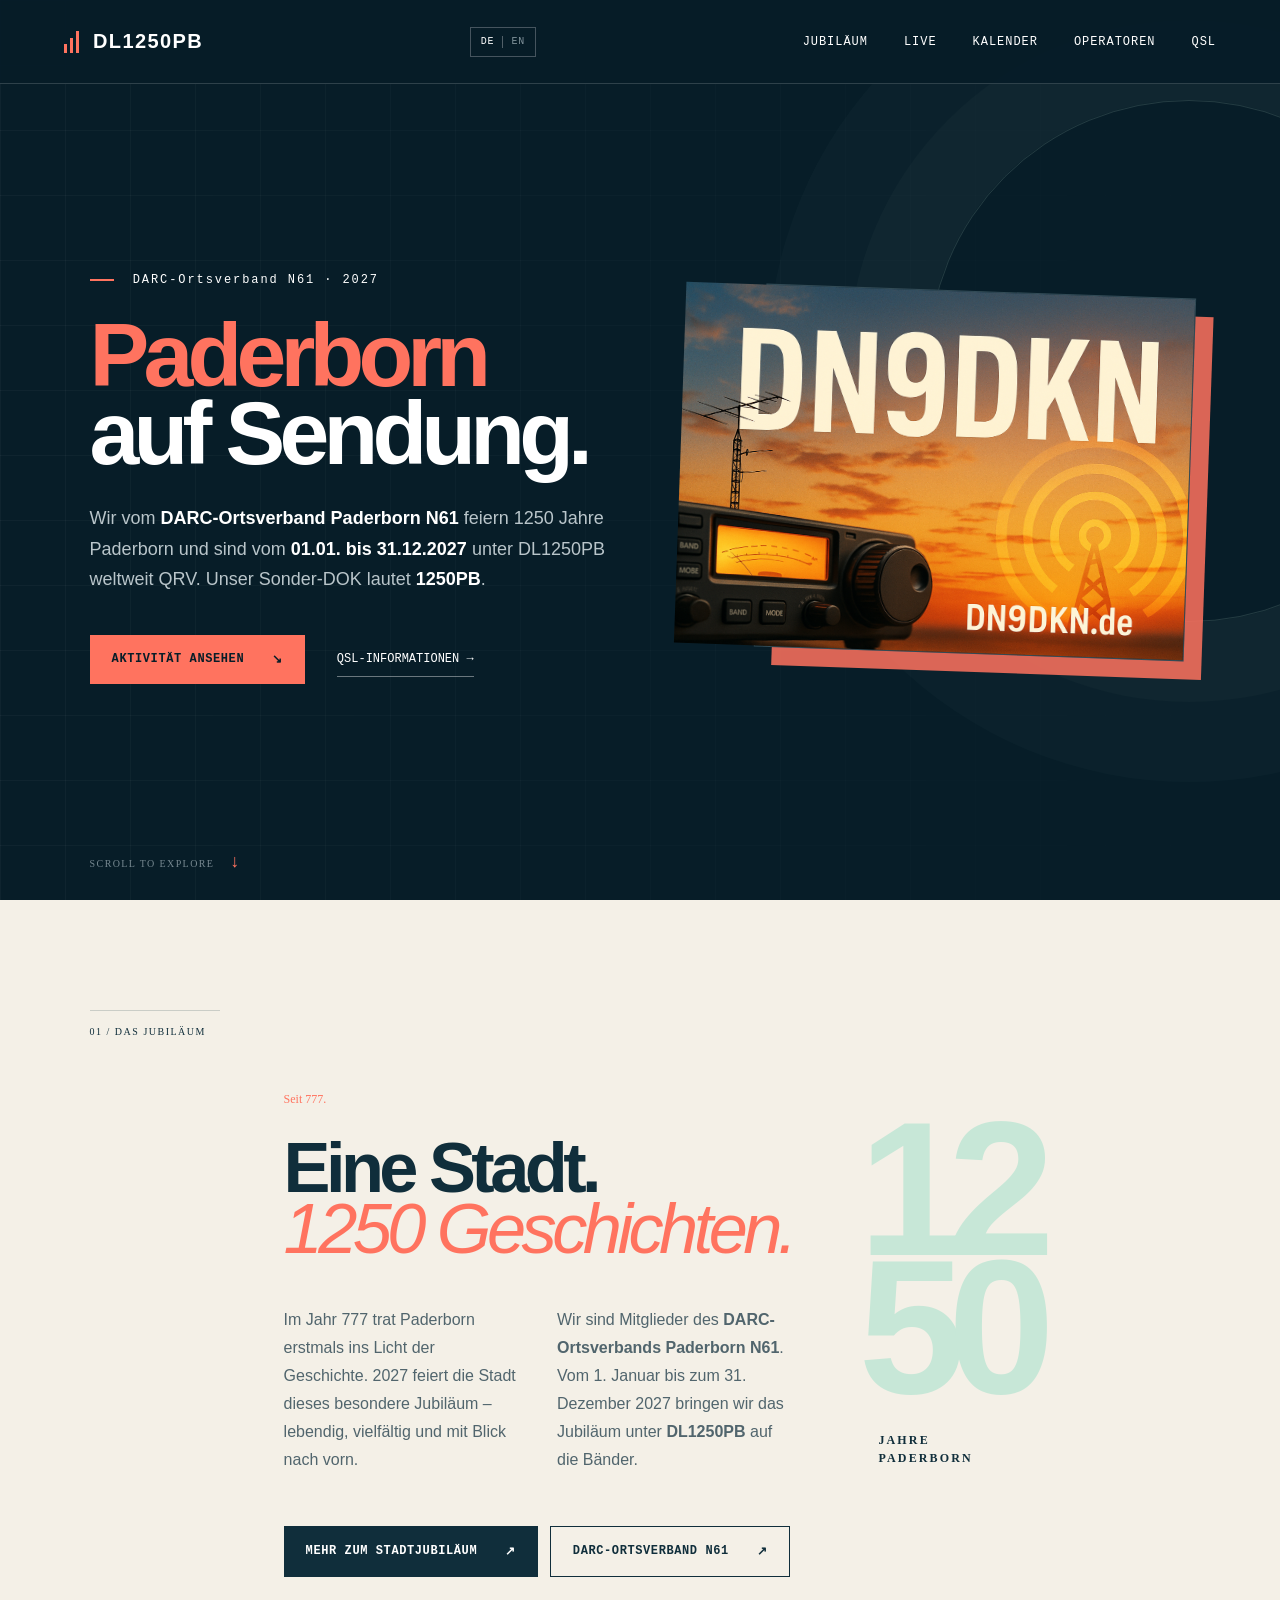
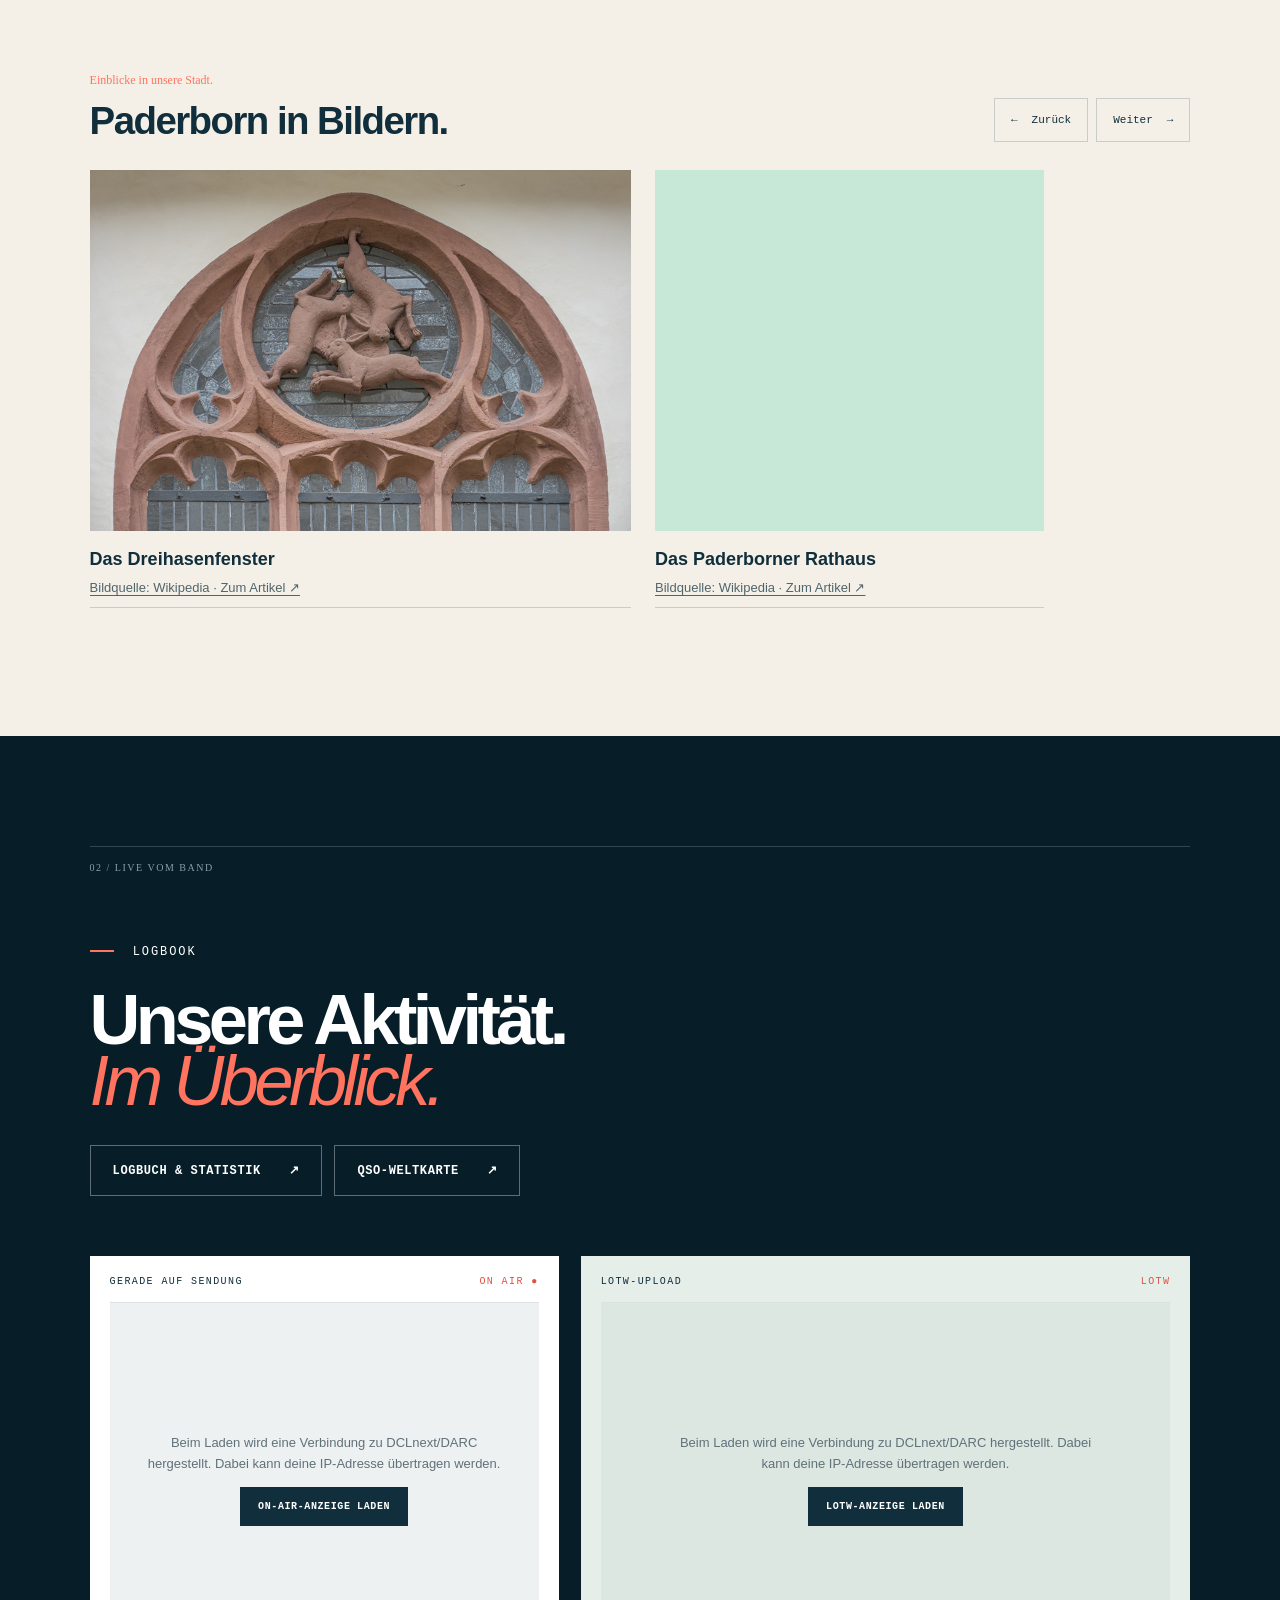
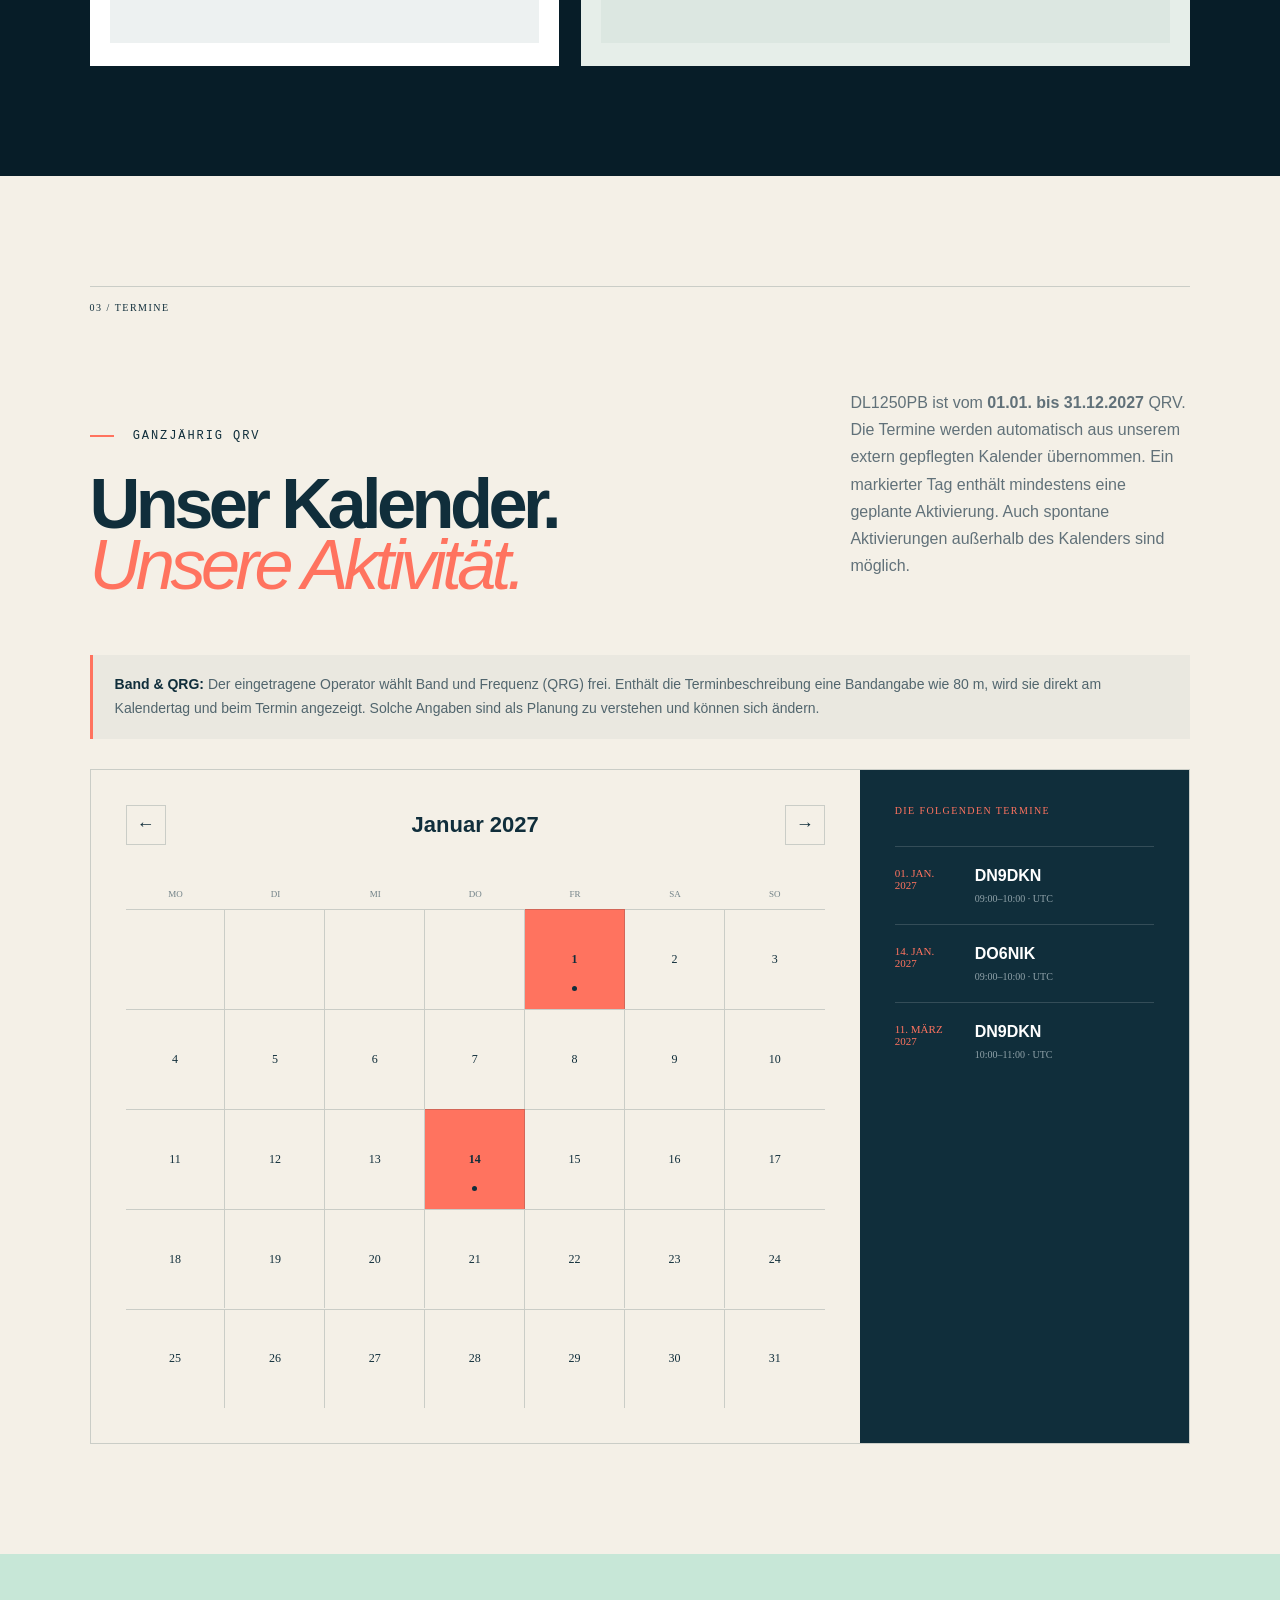
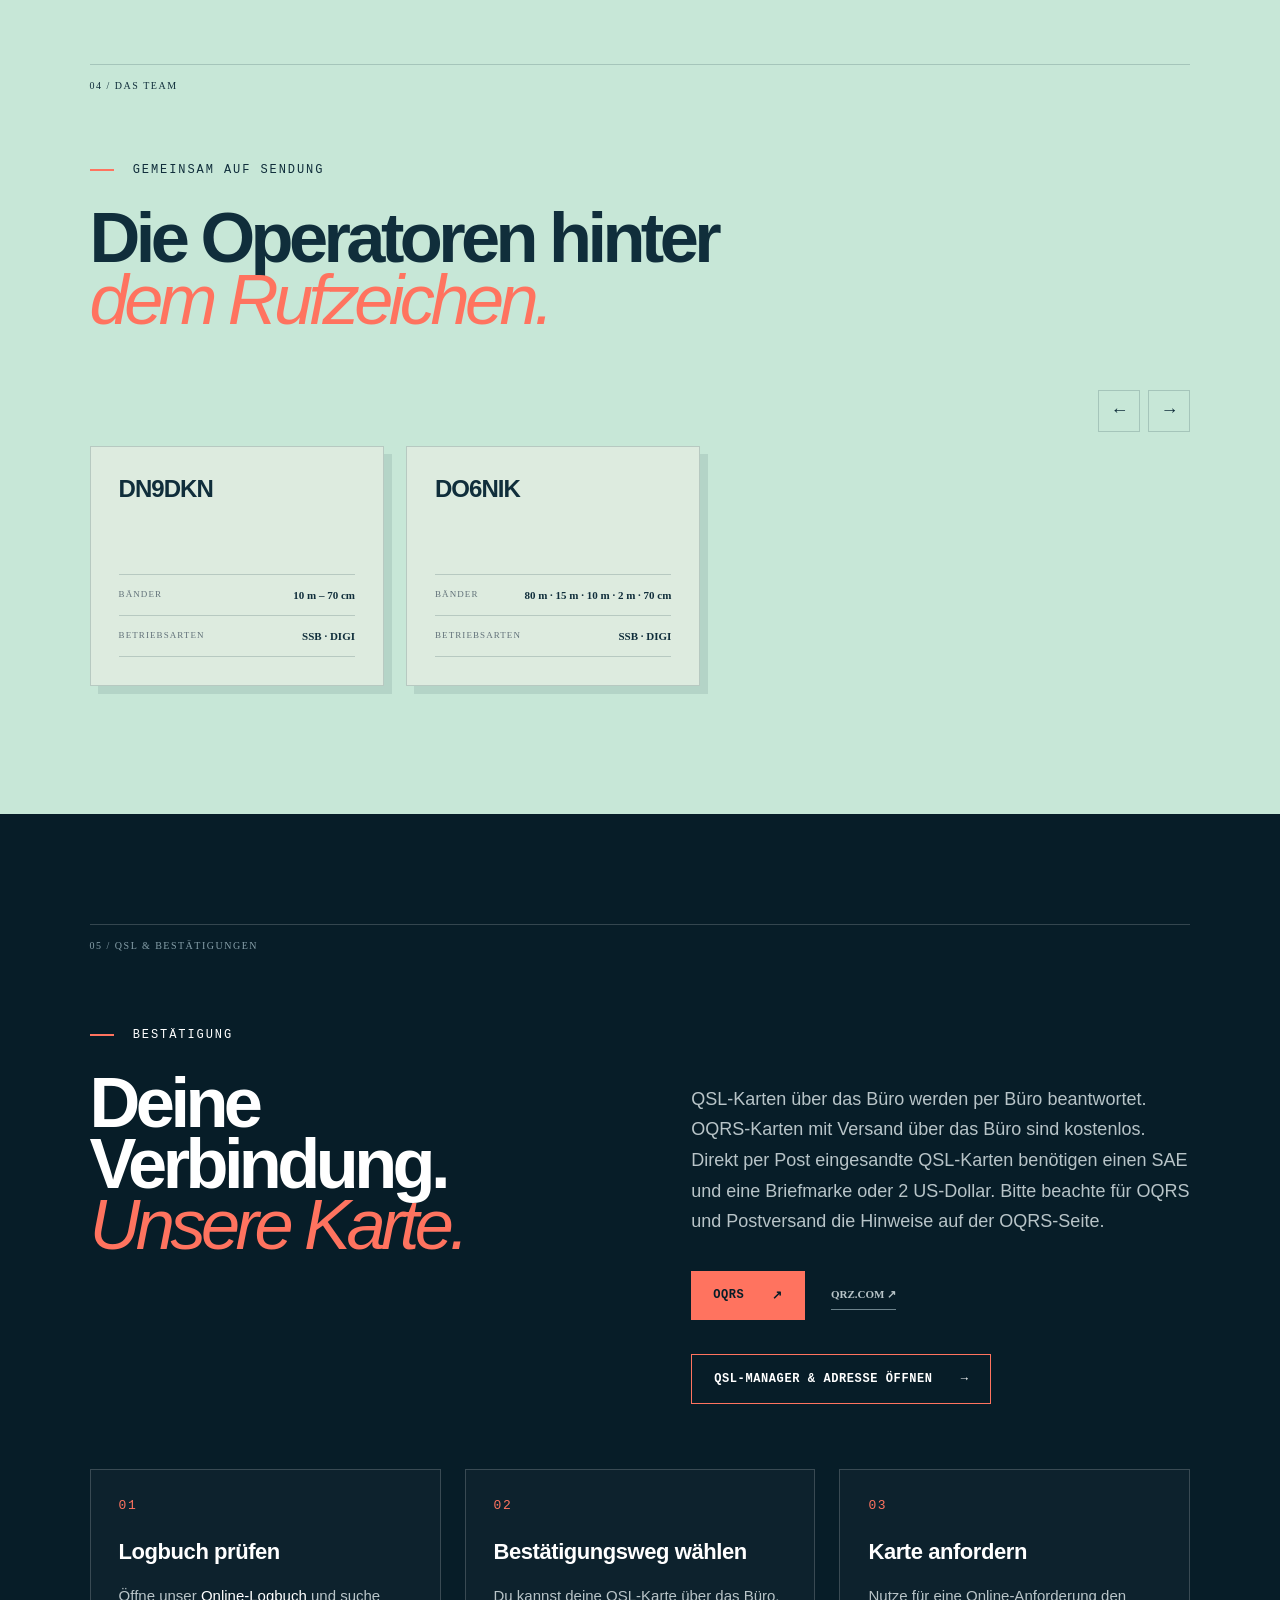
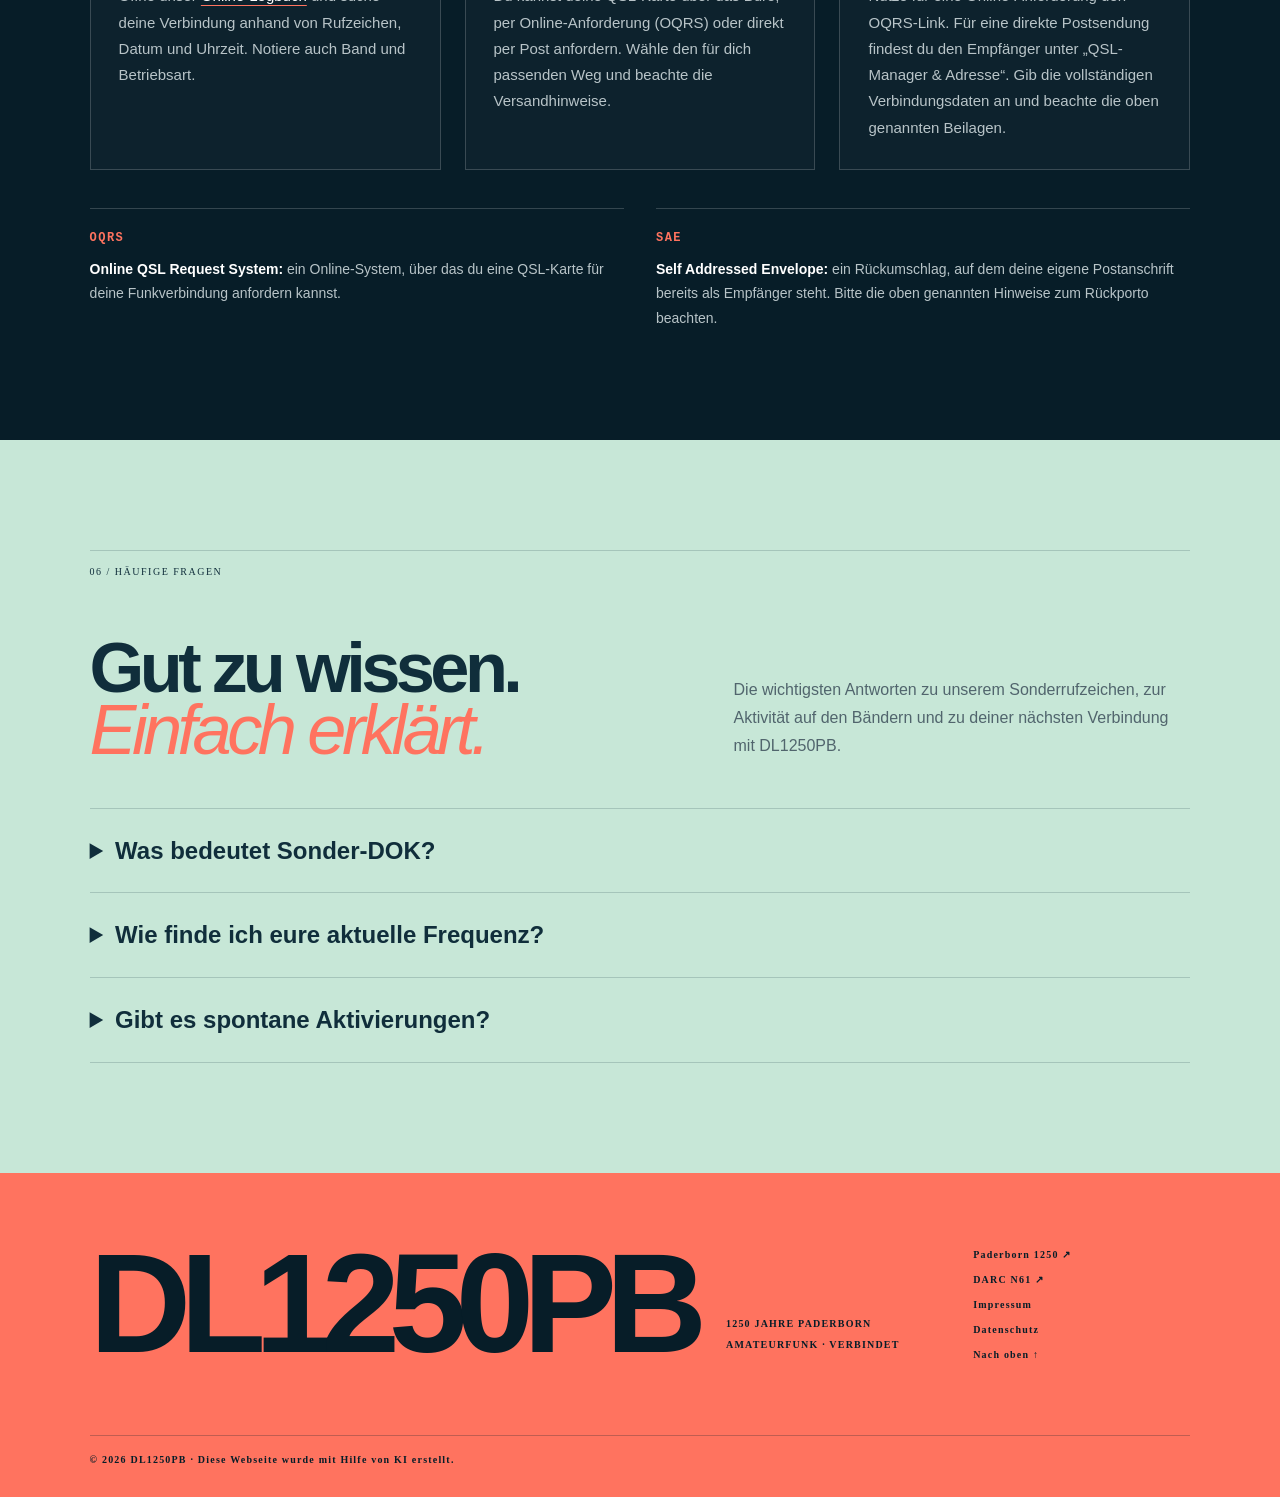
==== commit 589c2dc1: "Bandangaben direkt im Monatskalender anzeigen" ====
--- a/index.html
+++ b/index.html
@@ -5,7 +5,7 @@
   <meta name="viewport" content="width=device-width, initial-scale=1.0">
   <meta name="description" content="DL1250PB – das Amateurfunk-Sonderrufzeichen zum 1250-jährigen Stadtjubiläum Paderborns.">
   <title>DL1250PB · Paderborn auf Sendung</title>
-  <link rel="stylesheet" href="styles.css">
+  <link rel="stylesheet" href="styles.css?v=20261023-calendar-bands">
   <link rel="stylesheet" href="gallery.css">
   <link rel="stylesheet" href="info.css">
 </head>
@@ -46,7 +46,7 @@
         <p class="kicker" data-de="Seit 777." data-en="Since 777.">Seit 777.</p>
         <h2 data-de="Eine Stadt.<br><em>1250 Geschichten.</em>" data-en="One city.<br><em>1250 stories.</em>">Eine Stadt.<br><em>1250 Geschichten.</em></h2>
         <div class="intro-columns"><p data-de="Im Jahr 777 trat Paderborn erstmals ins Licht der Geschichte. 2027 feiert die Stadt dieses besondere Jubiläum – lebendig, vielfältig und mit Blick nach vorn." data-en="Paderborn first entered recorded history in 777. In 2027, the city celebrates this special anniversary – vibrant, diverse and looking ahead.">Im Jahr 777 trat Paderborn erstmals ins Licht der Geschichte. 2027 feiert die Stadt dieses besondere Jubiläum – lebendig, vielfältig und mit Blick nach vorn.</p><p data-de="Wir sind Mitglieder des <strong>DARC-Ortsverbands Paderborn N61</strong>. Vom 1. Januar bis zum 31. Dezember 2027 bringen wir das Jubiläum unter <strong>DL1250PB</strong> auf die Bänder." data-en="We are members of the <strong>DARC Paderborn local chapter N61</strong>. From 1 January through 31 December 2027, we are bringing the anniversary to the bands as <strong>DL1250PB</strong>.">Wir sind Mitglieder des <strong>DARC-Ortsverbands Paderborn N61</strong>. Vom 1. Januar bis zum 31. Dezember 2027 bringen wir das Jubiläum unter <strong>DL1250PB</strong> auf die Bänder.</p></div>
-        <div class="intro-actions"><a class="button dark" href="https://www.paderborn1250.de/de/" target="_blank" rel="noopener" data-de="Mehr zum Stadtjubiläum <span>↗</span>" data-en="Discover the anniversary <span>↗</span>">Mehr zum Stadtjubiläum <span>↗</span></a><a class="button dark outline" href="https://www.darc.de/der-club/distrikte/n/ortsverbaende/61/" target="_blank" rel="noopener" data-de="DARC-Ortsverband N61 <span>↗</span>" data-en="DARC local chapter N61 <span>↗</span>">DARC-Ortsverband N61 <span>↗</span></a></div>
+        <div class="intro-actions"><a class="button dark" href="https://www.paderborn1250.de/de/" data-href-de="https://www.paderborn1250.de/de/" data-href-en="https://www.paderborn1250.de/en/" target="_blank" rel="noopener" data-de="Mehr zum Stadtjubiläum <span>↗</span>" data-en="Discover the anniversary <span>↗</span>">Mehr zum Stadtjubiläum <span>↗</span></a><a class="button dark outline" href="https://www.darc.de/der-club/distrikte/n/ortsverbaende/61/" target="_blank" rel="noopener" data-de="DARC-Ortsverband N61 <span>↗</span>" data-en="DARC local chapter N61 <span>↗</span>">DARC-Ortsverband N61 <span>↗</span></a></div>
       </div>
       <div class="year-block" aria-label="1250 Jahre"><span>12</span><span>50</span><small>JAHRE<br>PADERBORN</small></div>
       <div class="city-gallery" role="region" aria-labelledby="city-gallery-heading">
@@ -82,7 +82,7 @@
     <section class="calendar-section section" id="kalender">
       <div class="section-label" data-de="03 / TERMINE" data-en="03 / SCHEDULE">03 / TERMINE</div>
       <div class="calendar-heading"><div><p class="eyebrow ink" data-de="<span></span> GANZJÄHRIG QRV" data-en="<span></span> ACTIVE ALL YEAR"><span></span> GANZJÄHRIG QRV</p><h2 data-de="Unser Kalender.<br><em>Unsere Aktivität.</em>" data-en="Our calendar.<br><em>Our activity.</em>">Unser Kalender.<br><em>Unsere Aktivität.</em></h2></div><p data-de="DL1250PB ist vom <strong>01.01. bis 31.12.2027</strong> QRV. Die Termine werden automatisch aus unserem extern gepflegten Kalender übernommen. Ein markierter Tag enthält mindestens eine geplante Aktivierung. Auch spontane Aktivierungen außerhalb des Kalenders sind möglich." data-en="DL1250PB will be active from <strong>1 January to 31 December 2027</strong>. Events are automatically loaded from our externally maintained calendar. A highlighted day contains at least one planned activation. Spontaneous activations outside the calendar are also possible.">DL1250PB ist vom <strong>01.01. bis 31.12.2027</strong> QRV. Die Termine werden automatisch aus unserem extern gepflegten Kalender übernommen. Ein markierter Tag enthält mindestens eine geplante Aktivierung. Auch spontane Aktivierungen außerhalb des Kalenders sind möglich.</p></div>
-      <p class="calendar-note" data-de="<strong>Band &amp; QRG:</strong> Der eingetragene Operator wählt Band und Frequenz (QRG) frei. Enthält die Terminbeschreibung eine Bandangabe wie 80 m, wird sie beim Termin angezeigt. Solche Angaben sind als Planung zu verstehen und können sich ändern." data-en="<strong>Band &amp; frequency:</strong> The scheduled operator is free to choose the band and operating frequency (QRG). If the event description includes a band such as 80 m, it appears alongside the event. These details are plans and may change."><strong>Band &amp; QRG:</strong> Der eingetragene Operator wählt Band und Frequenz (QRG) frei. Enthält die Terminbeschreibung eine Bandangabe wie 80 m, wird sie beim Termin angezeigt. Solche Angaben sind als Planung zu verstehen und können sich ändern.</p>
+      <p class="calendar-note" data-de="<strong>Band &amp; QRG:</strong> Der eingetragene Operator wählt Band und Frequenz (QRG) frei. Enthält die Terminbeschreibung eine Bandangabe wie 80 m, wird sie direkt am Kalendertag und beim Termin angezeigt. Solche Angaben sind als Planung zu verstehen und können sich ändern." data-en="<strong>Band &amp; frequency:</strong> The scheduled operator is free to choose the band and operating frequency (QRG). If the event description includes a band such as 80 m, it appears directly on the calendar day and alongside the event. These details are plans and may change."><strong>Band &amp; QRG:</strong> Der eingetragene Operator wählt Band und Frequenz (QRG) frei. Enthält die Terminbeschreibung eine Bandangabe wie 80 m, wird sie direkt am Kalendertag und beim Termin angezeigt. Solche Angaben sind als Planung zu verstehen und können sich ändern.</p>
       <div class="calendar-shell">
         <div class="calendar-card">
           <div class="calendar-controls"><button id="calendar-prev" type="button" aria-label="Vorheriger Monat">←</button><h3 id="calendar-month" aria-live="polite"></h3><button id="calendar-next" type="button" aria-label="Nächster Monat">→</button></div>
@@ -137,7 +137,7 @@
     </section>
   </main>
 
-  <footer><div class="footer-call">DL1250PB</div><div><p data-de="1250 JAHRE PADERBORN" data-en="1250 YEARS OF PADERBORN">1250 JAHRE PADERBORN</p><p data-de="AMATEURFUNK · VERBINDET" data-en="AMATEUR RADIO · CONNECTS">AMATEURFUNK · VERBINDET</p></div><div class="footer-links"><a href="https://www.paderborn1250.de/de/" target="_blank" rel="noopener">Paderborn 1250 ↗</a><a href="https://www.darc.de/der-club/distrikte/n/ortsverbaende/61/" target="_blank" rel="noopener">DARC N61 ↗</a><a href="impressum.html" rel="nofollow" data-de="Impressum" data-en="Legal notice">Impressum</a><a href="datenschutz.html" rel="nofollow" data-de="Datenschutz" data-en="Privacy">Datenschutz</a><a href="#top" data-de="Nach oben ↑" data-en="Back to top ↑">Nach oben ↑</a></div><p class="copyright">© 2026 DL1250PB · <span data-de="Diese Webseite wurde mit Hilfe von KI erstellt." data-en="This website was created with the help of AI.">Diese Webseite wurde mit Hilfe von KI erstellt.</span></p></footer>
-  <script src="script.js"></script>
+  <footer><div class="footer-call">DL1250PB</div><div><p data-de="1250 JAHRE PADERBORN" data-en="1250 YEARS OF PADERBORN">1250 JAHRE PADERBORN</p><p data-de="AMATEURFUNK · VERBINDET" data-en="AMATEUR RADIO · CONNECTS">AMATEURFUNK · VERBINDET</p></div><div class="footer-links"><a href="https://www.paderborn1250.de/de/" data-href-de="https://www.paderborn1250.de/de/" data-href-en="https://www.paderborn1250.de/en/" target="_blank" rel="noopener">Paderborn 1250 ↗</a><a href="https://www.darc.de/der-club/distrikte/n/ortsverbaende/61/" target="_blank" rel="noopener">DARC N61 ↗</a><a href="impressum.html" rel="nofollow" data-de="Impressum" data-en="Legal notice">Impressum</a><a href="datenschutz.html" rel="nofollow" data-de="Datenschutz" data-en="Privacy">Datenschutz</a><a href="#top" data-de="Nach oben ↑" data-en="Back to top ↑">Nach oben ↑</a></div><p class="copyright">© 2026 DL1250PB · <span data-de="Diese Webseite wurde mit Hilfe von KI erstellt." data-en="This website was created with the help of AI.">Diese Webseite wurde mit Hilfe von KI erstellt.</span></p></footer>
+  <script src="script.js?v=20261023-calendar-bands"></script>
 </body>
 </html>
--- a/styles.css
+++ b/styles.css
@@ -5,6 +5,7 @@
 .intro-actions{display:flex;flex-wrap:wrap;gap:12px}.button.outline{background:transparent;border:1px solid var(--ink);color:var(--ink)}.address-button{border:1px solid var(--coral);color:white}.address-button:hover,.address-button:focus-visible{background:var(--coral);color:var(--deep)}
 .calendar-section{background:var(--cream)}.calendar-heading{display:grid;grid-template-columns:1fr 340px;gap:40px;align-items:end;margin:60px 0}.calendar-heading>p{color:#617179;line-height:1.7}.calendar-heading h2{margin-bottom:0}.calendar-shell{display:grid;grid-template-columns:minmax(0,1.4fr) minmax(280px,.6fr);border:1px solid var(--line)}.calendar-card{padding:35px}.calendar-controls{display:grid;grid-template-columns:40px 1fr 40px;align-items:center;margin-bottom:34px}.calendar-controls h3{text-align:center;text-transform:capitalize;margin:0;font-size:22px}.calendar-controls button{width:40px;height:40px;border:1px solid var(--line);background:transparent;color:var(--ink);cursor:pointer;font-size:18px}.calendar-controls button:hover,.calendar-controls button:focus-visible{background:var(--ink);color:white}.calendar-weekdays,.calendar-grid{display:grid;grid-template-columns:repeat(7,1fr)}.calendar-weekdays span{padding:10px;text-align:center;font:500 9px DM Mono;color:#718187}.calendar-day{aspect-ratio:1;display:grid;place-items:center;border-right:1px solid var(--line);border-top:1px solid var(--line);font:500 12px DM Mono;position:relative}.calendar-day:nth-child(7n){border-right:0}.calendar-day.empty{color:transparent}.calendar-day.has-event{background:var(--coral);font-weight:700}.calendar-day.has-event:after{content:"";width:5px;height:5px;border-radius:50%;background:var(--ink);position:absolute;bottom:18%}.event-list{background:var(--ink);color:white;padding:35px}.event-list-label{font:500 10px DM Mono;letter-spacing:.14em;color:var(--coral);margin:0 0 30px}.event-list article{display:grid;grid-template-columns:60px 1fr;gap:20px;border-top:1px solid rgba(255,255,255,.15);padding:20px 0}.event-list time{font:500 11px DM Mono;color:var(--coral);text-transform:uppercase}.event-list strong,.event-list span{display:block}.event-list span{font:10px DM Mono;color:#91a3aa;margin-top:8px}.no-events{color:#aebcc1;line-height:1.7;font-size:14px;border-top:1px solid rgba(255,255,255,.15);padding-top:20px}
 .calendar-note{margin:0 0 30px;padding:18px 22px;border-left:3px solid var(--coral);background:rgba(16,46,59,.04);color:#51656d;font-size:14px;line-height:1.7}.calendar-note strong{color:var(--ink)}.event-list article>div{min-width:0}.event-list .event-description{margin:12px 0 0;color:#d4dfe3;font-size:14px;line-height:1.6;white-space:pre-wrap;overflow-wrap:anywhere}
+.calendar-weekdays,.calendar-grid{grid-template-columns:repeat(7,minmax(0,1fr))}.calendar-day{min-height:52px;min-width:0}.calendar-day.has-bands{display:flex;flex-direction:column;justify-content:center;gap:5px;padding:5px 2px;min-width:0}.calendar-day.has-bands:after{display:none}.calendar-bands{display:flex;flex-wrap:wrap;justify-content:center;gap:3px 5px;max-width:100%;font:600 10px monospace;line-height:1.2;overflow-wrap:anywhere}.calendar-bands>span{display:inline-block}
 @media(prefers-reduced-motion:reduce){html{scroll-behavior:auto}}
 @media(max-width:900px){.calendar-heading,.calendar-shell{grid-template-columns:1fr}.calendar-card,.event-list{padding:24px}}
 @media(max-width:560px){.calendar-card{padding:14px}.calendar-day{font-size:10px}.calendar-day.has-event:after{bottom:10%}}
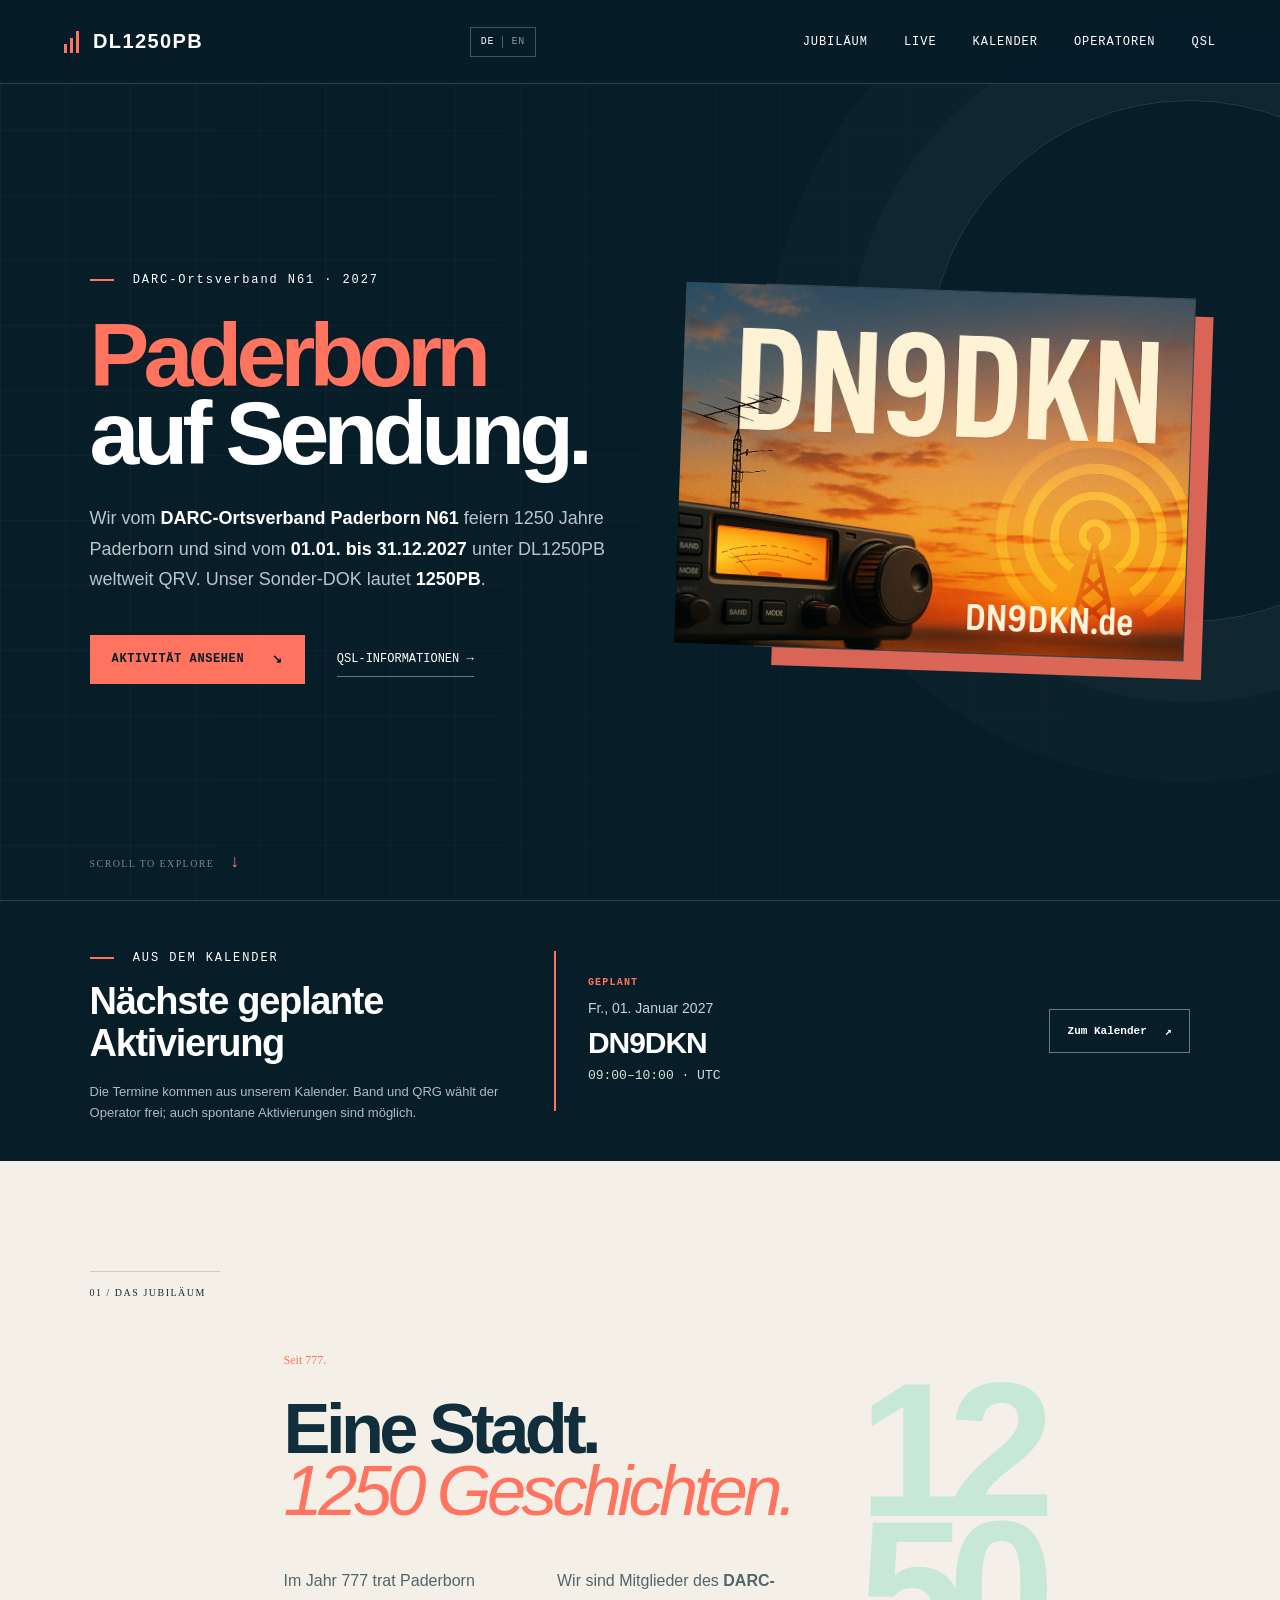
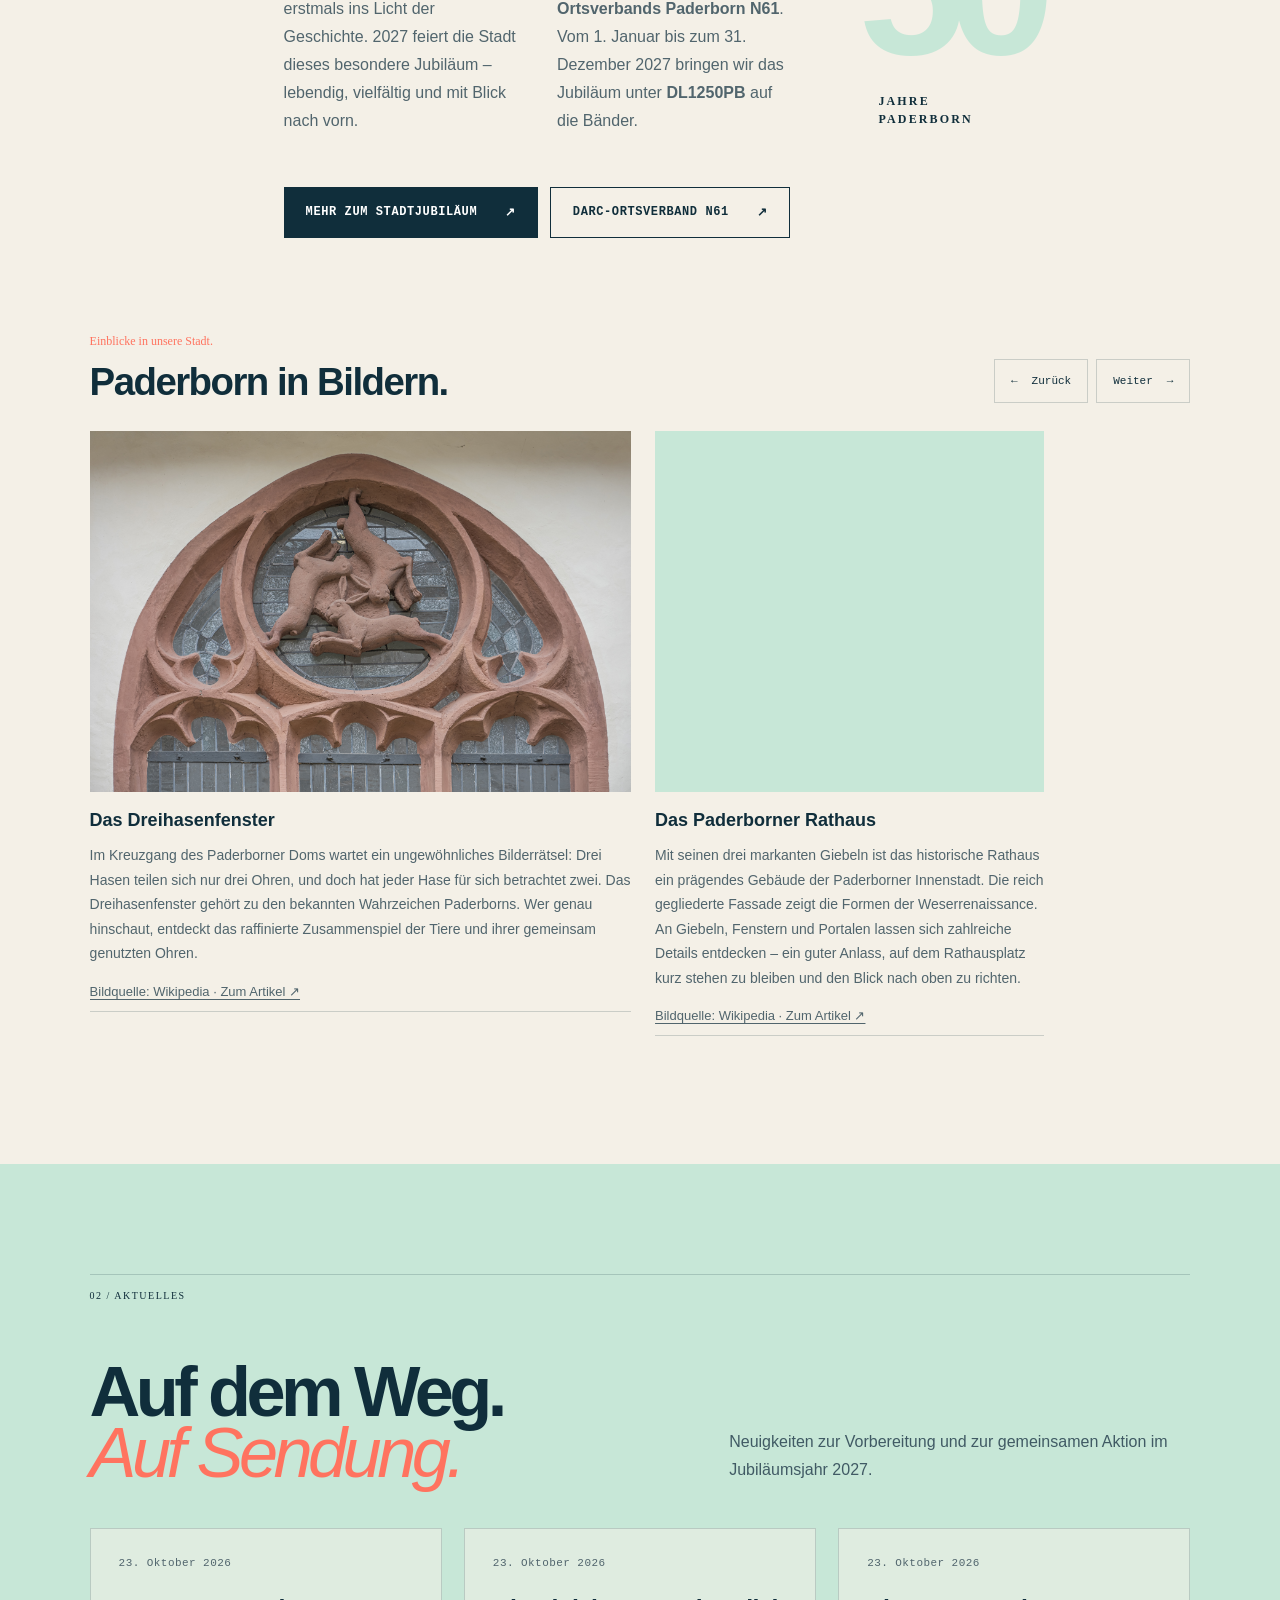
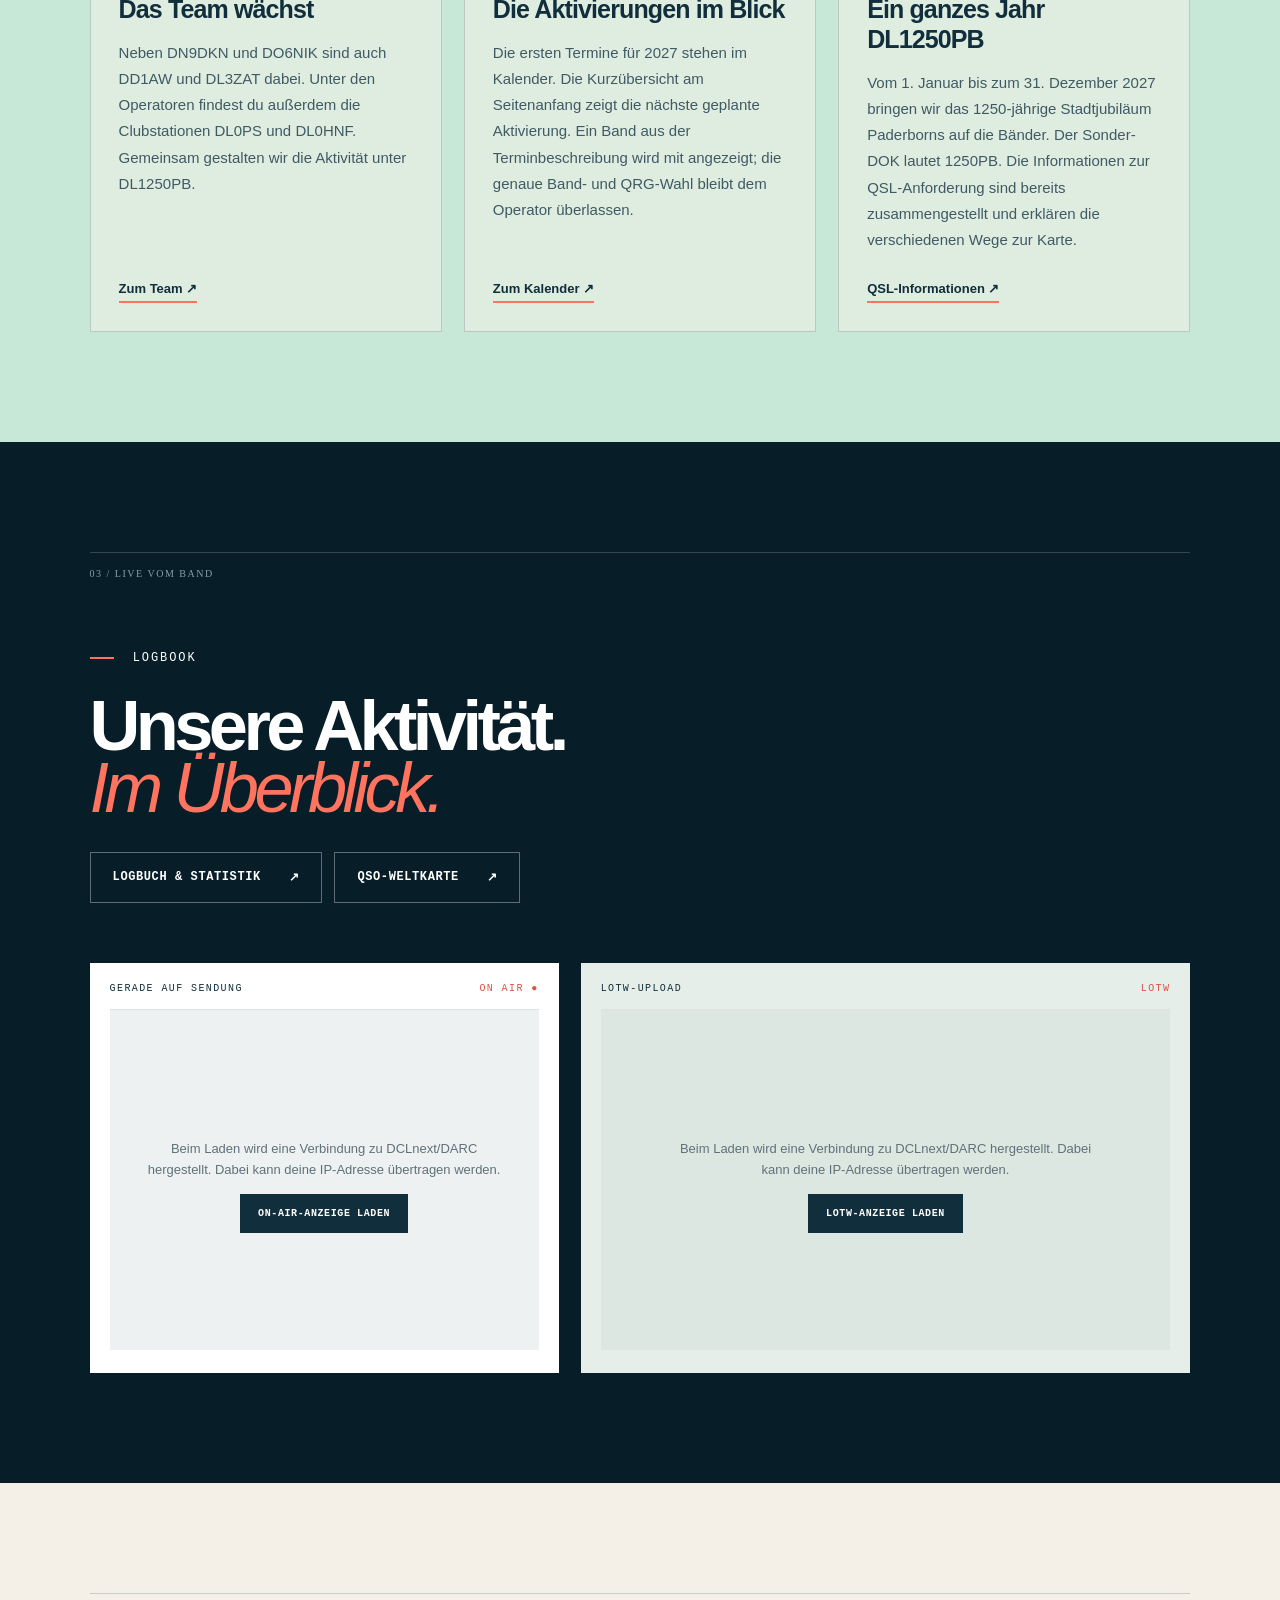
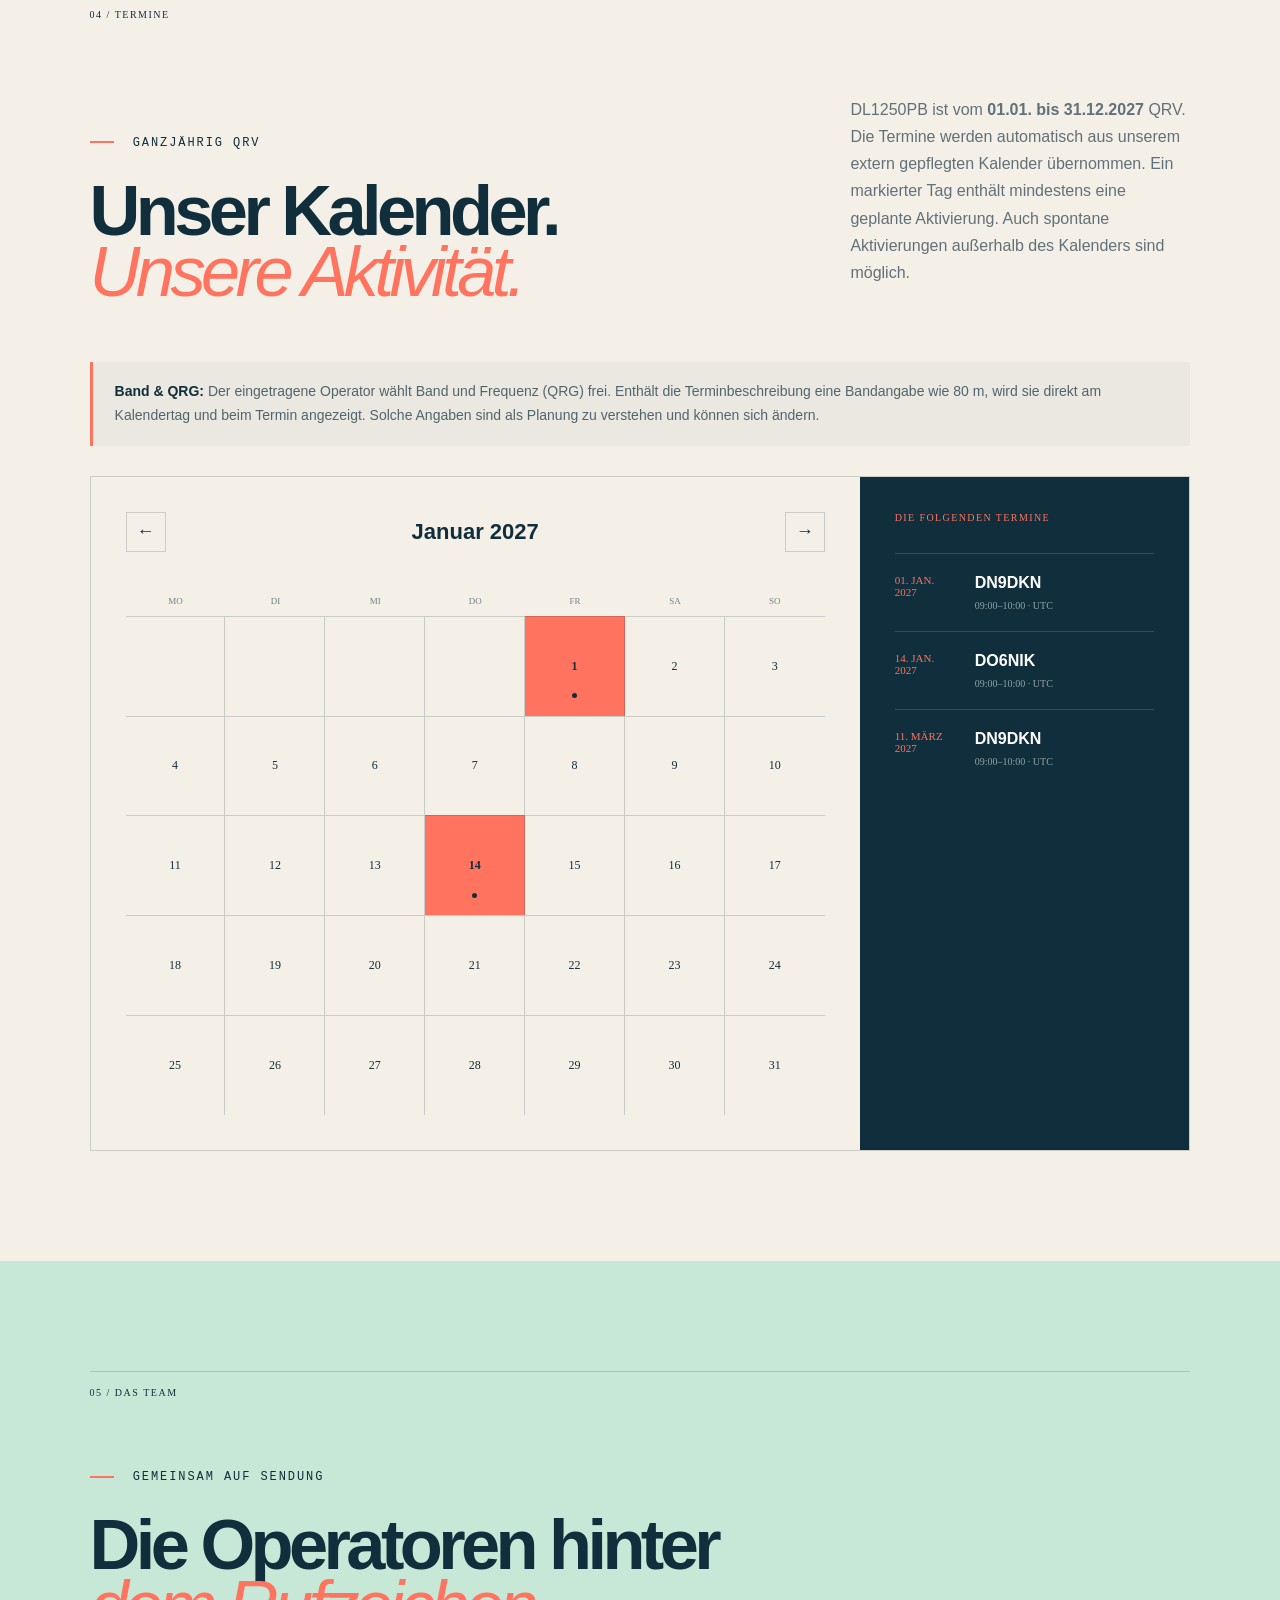
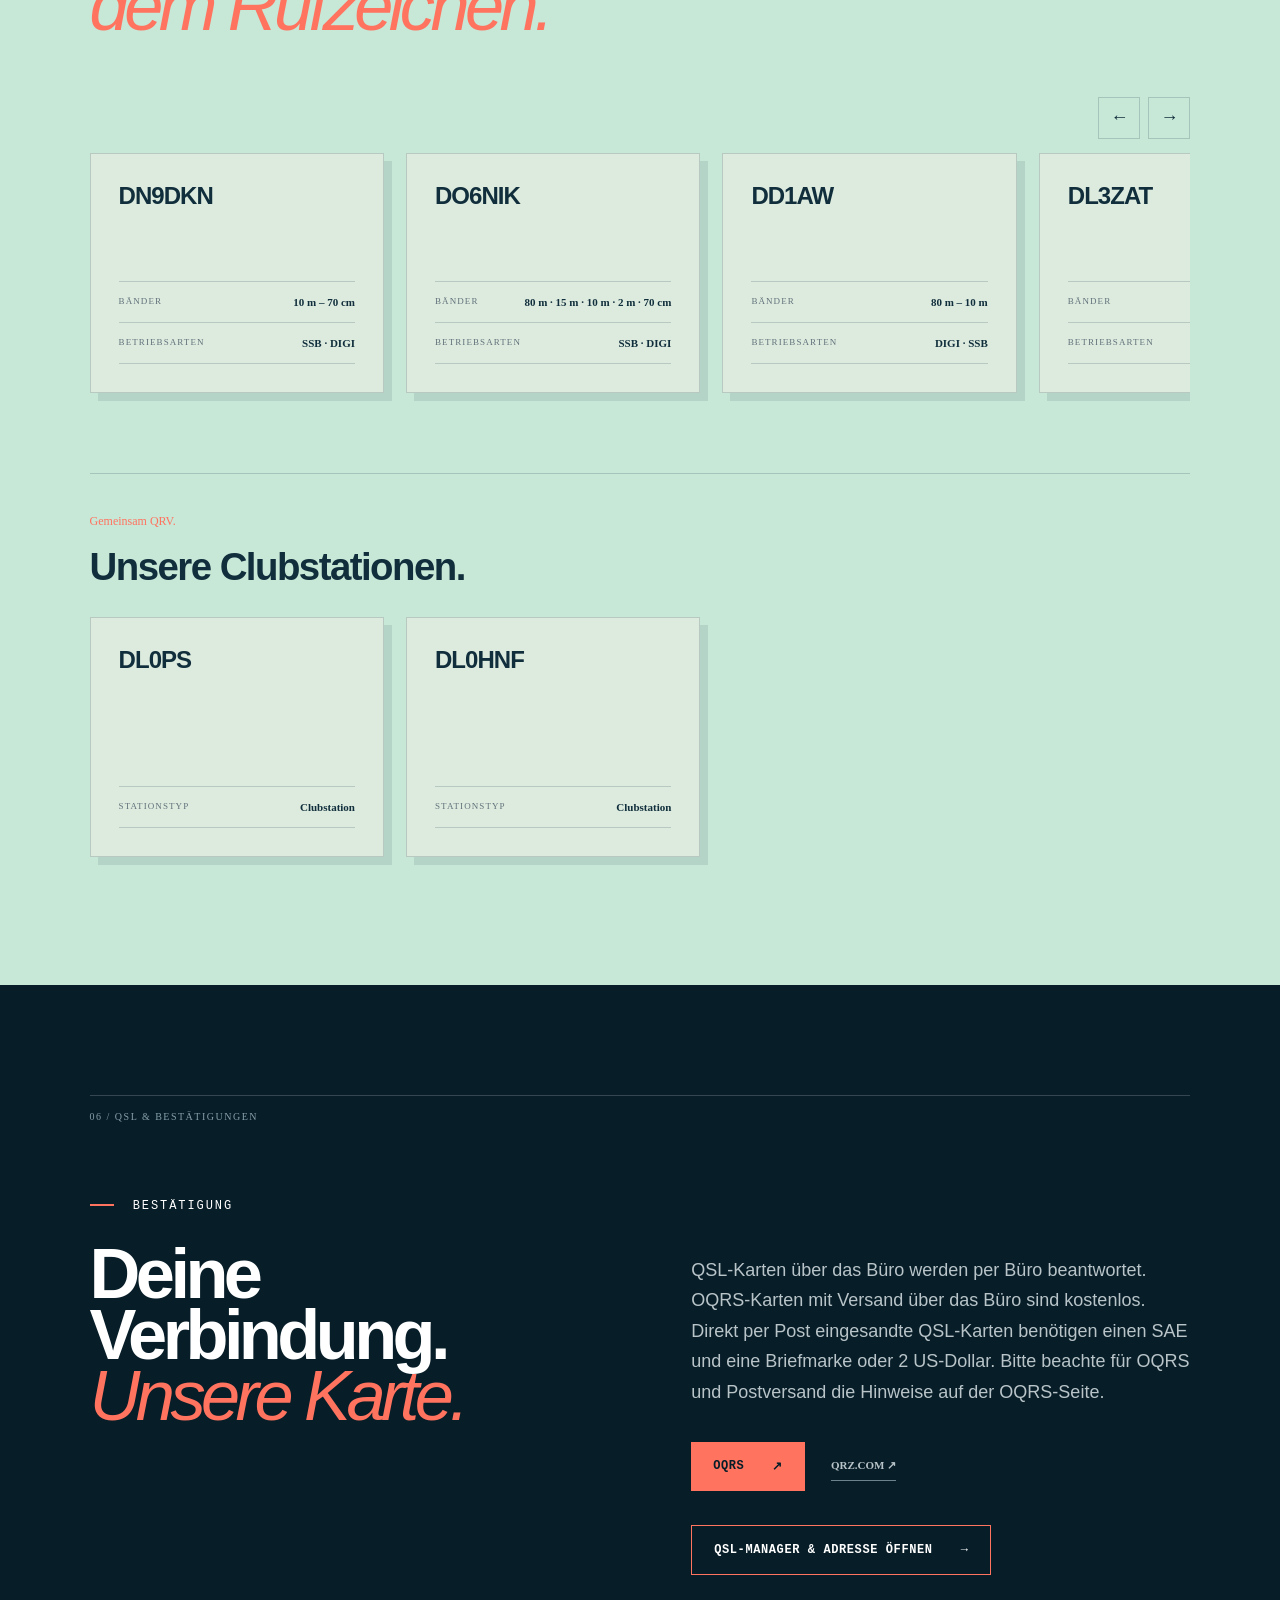
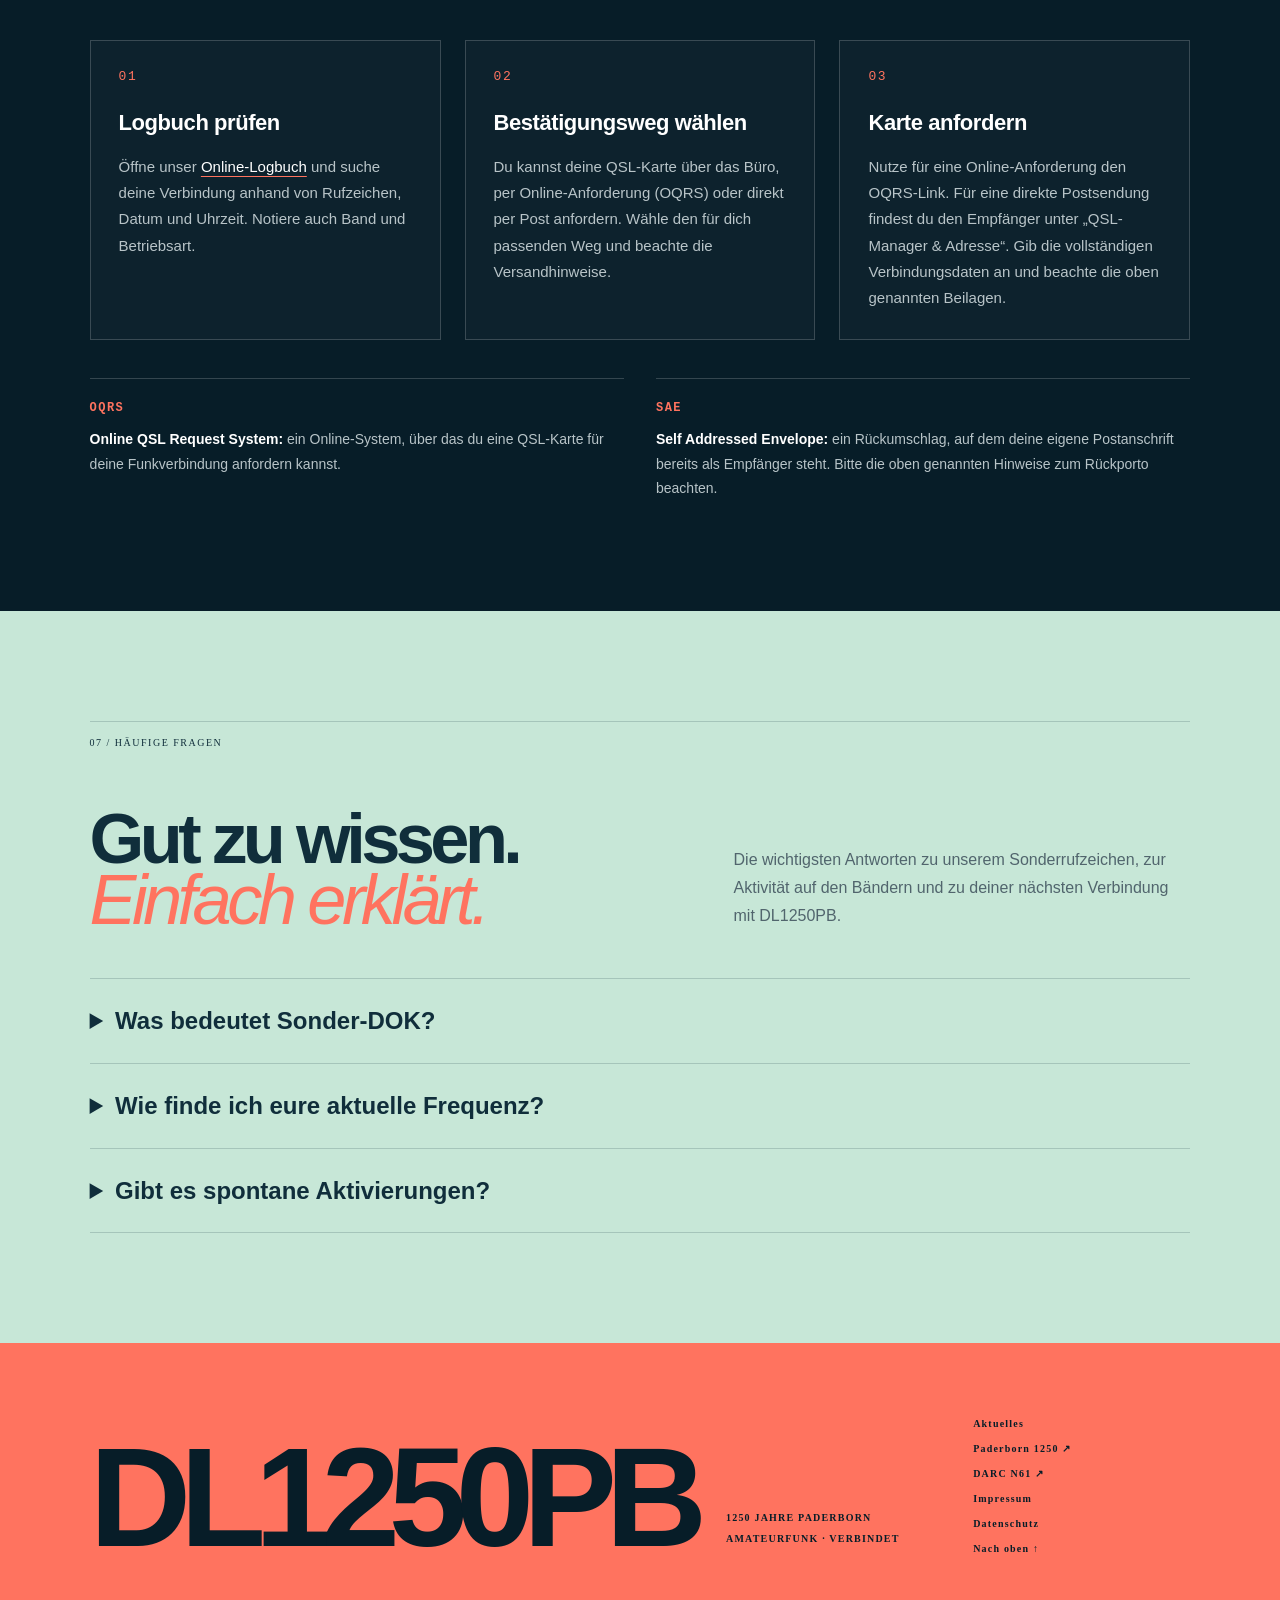
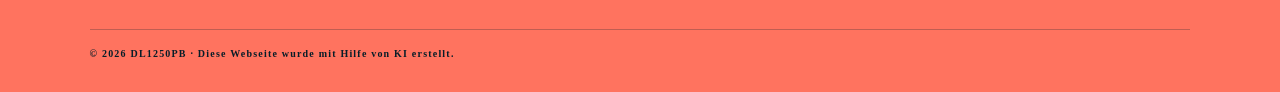
==== commit 2e5e758d: "Stadtgeschichten, Team und Aktivierungsübersicht ergänzen" ====
--- a/index.html
+++ b/index.html
@@ -5,9 +5,11 @@
   <meta name="viewport" content="width=device-width, initial-scale=1.0">
   <meta name="description" content="DL1250PB – das Amateurfunk-Sonderrufzeichen zum 1250-jährigen Stadtjubiläum Paderborns.">
   <title>DL1250PB · Paderborn auf Sendung</title>
-  <link rel="stylesheet" href="styles.css?v=20261023-calendar-bands">
-  <link rel="stylesheet" href="gallery.css">
-  <link rel="stylesheet" href="info.css">
+  <link rel="stylesheet" href="styles.css?v=20261023-launch-content">
+  <link rel="stylesheet" href="gallery.css?v=20261023-launch-content">
+  <link rel="stylesheet" href="info.css?v=20261023-launch-content">
+  <link rel="stylesheet" href="content.css?v=20261023-launch-content">
+  <link rel="stylesheet" href="activation.css?v=20261023-launch-content">
 </head>
 <body>
   <header class="site-header">
@@ -40,6 +42,17 @@
       <div class="scroll-note">SCROLL TO EXPLORE <span>↓</span></div>
     </section>
 
+    <section class="activation-section" aria-labelledby="next-activation-title">
+      <div class="activation-heading">
+        <p class="eyebrow coral" data-de="<span></span> AUS DEM KALENDER" data-en="<span></span> FROM THE CALENDAR"><span></span> AUS DEM KALENDER</p>
+        <h2 id="next-activation-title" data-de="Nächste geplante Aktivierung" data-en="Next planned activation">Nächste geplante Aktivierung</h2>
+        <p class="activation-note" data-de="Die Termine kommen aus unserem Kalender. Band und QRG wählt der Operator frei; auch spontane Aktivierungen sind möglich." data-en="Events come from our calendar. Operators choose the band and frequency freely; spontaneous activations are also possible.">Die Termine kommen aus unserem Kalender. Band und QRG wählt der Operator frei; auch spontane Aktivierungen sind möglich.</p>
+      </div>
+      <div id="next-activation" aria-live="polite" aria-atomic="true">
+        <p class="next-activation-empty">Geplante Aktivierungen werden geladen…</p>
+      </div>
+    </section>
+
     <section class="intro section" id="jubilaeum">
       <div class="section-label" data-de="01 / DAS JUBILÄUM" data-en="01 / THE ANNIVERSARY">01 / DAS JUBILÄUM</div>
       <div class="intro-content">
@@ -60,18 +73,28 @@
         <div class="city-gallery-track" id="city-gallery-track" tabindex="0" aria-labelledby="city-gallery-heading">
           <figure class="city-slide">
             <img src="img/3hasen.jpg" width="7036" height="4691" alt="Dreihasenfenster am Paderborner Dom" data-alt-de="Dreihasenfenster am Paderborner Dom" data-alt-en="Three hares window at Paderborn Cathedral" loading="lazy" decoding="async">
-            <figcaption><h4 data-de="Das Dreihasenfenster" data-en="The three hares window">Das Dreihasenfenster</h4><a href="https://de.wikipedia.org/wiki/Dreihasenbild" target="_blank" rel="noopener" data-de="Bildquelle: Wikipedia · Zum Artikel ↗" data-en="Image source: Wikipedia · Read the article ↗">Bildquelle: Wikipedia · Zum Artikel ↗</a></figcaption>
+            <figcaption><h4 data-de="Das Dreihasenfenster" data-en="The three hares window">Das Dreihasenfenster</h4><p data-de="Im Kreuzgang des Paderborner Doms wartet ein ungewöhnliches Bilderrätsel: Drei Hasen teilen sich nur drei Ohren, und doch hat jeder Hase für sich betrachtet zwei. Das Dreihasenfenster gehört zu den bekannten Wahrzeichen Paderborns. Wer genau hinschaut, entdeckt das raffinierte Zusammenspiel der Tiere und ihrer gemeinsam genutzten Ohren." data-en="An unusual visual puzzle awaits in the cloister of Paderborn Cathedral: three hares share just three ears, yet each hare appears to have two of its own. The three hares window is one of Paderborn’s familiar landmarks. A closer look reveals the clever arrangement of the animals and their shared ears.">Im Kreuzgang des Paderborner Doms wartet ein ungewöhnliches Bilderrätsel: Drei Hasen teilen sich nur drei Ohren, und doch hat jeder Hase für sich betrachtet zwei. Das Dreihasenfenster gehört zu den bekannten Wahrzeichen Paderborns. Wer genau hinschaut, entdeckt das raffinierte Zusammenspiel der Tiere und ihrer gemeinsam genutzten Ohren.</p><a href="https://de.wikipedia.org/wiki/Dreihasenbild" target="_blank" rel="noopener" data-de="Bildquelle: Wikipedia · Zum Artikel ↗" data-en="Image source: Wikipedia · Read the article ↗">Bildquelle: Wikipedia · Zum Artikel ↗</a></figcaption>
           </figure>
           <figure class="city-slide">
             <img src="img/Rathaus_Paderborn_2026.jpg" width="5285" height="4900" alt="Das Paderborner Rathaus im Jahr 2026" data-alt-de="Das Paderborner Rathaus im Jahr 2026" data-alt-en="Paderborn Town Hall in 2026" loading="lazy" decoding="async">
-            <figcaption><h4 data-de="Das Paderborner Rathaus" data-en="Paderborn Town Hall">Das Paderborner Rathaus</h4><a href="https://de.wikipedia.org/wiki/Rathaus_Paderborn" target="_blank" rel="noopener" data-de="Bildquelle: Wikipedia · Zum Artikel ↗" data-en="Image source: Wikipedia · Read the article ↗">Bildquelle: Wikipedia · Zum Artikel ↗</a></figcaption>
+            <figcaption><h4 data-de="Das Paderborner Rathaus" data-en="Paderborn Town Hall">Das Paderborner Rathaus</h4><p data-de="Mit seinen drei markanten Giebeln ist das historische Rathaus ein prägendes Gebäude der Paderborner Innenstadt. Die reich gegliederte Fassade zeigt die Formen der Weserrenaissance. An Giebeln, Fenstern und Portalen lassen sich zahlreiche Details entdecken – ein guter Anlass, auf dem Rathausplatz kurz stehen zu bleiben und den Blick nach oben zu richten." data-en="With its three distinctive gables, the historic town hall is a landmark of Paderborn’s city centre. Its richly articulated façade displays the forms of the Weser Renaissance. The gables, windows and entrances reveal many details—a good reason to pause in the town hall square and look up.">Mit seinen drei markanten Giebeln ist das historische Rathaus ein prägendes Gebäude der Paderborner Innenstadt. Die reich gegliederte Fassade zeigt die Formen der Weserrenaissance. An Giebeln, Fenstern und Portalen lassen sich zahlreiche Details entdecken – ein guter Anlass, auf dem Rathausplatz kurz stehen zu bleiben und den Blick nach oben zu richten.</p><a href="https://de.wikipedia.org/wiki/Rathaus_Paderborn" target="_blank" rel="noopener" data-de="Bildquelle: Wikipedia · Zum Artikel ↗" data-en="Image source: Wikipedia · Read the article ↗">Bildquelle: Wikipedia · Zum Artikel ↗</a></figcaption>
           </figure>
         </div>
       </div>
     </section>
 
+    <section class="news section" id="aktuelles" aria-labelledby="news-title">
+      <div class="section-label" data-de="02 / AKTUELLES" data-en="02 / NEWS">02 / AKTUELLES</div>
+      <div class="news-heading"><h2 id="news-title" data-de="Auf dem Weg.<br><em>Auf Sendung.</em>" data-en="Getting ready.<br><em>Going on air.</em>">Auf dem Weg.<br><em>Auf Sendung.</em></h2><p data-de="Neuigkeiten zur Vorbereitung und zur gemeinsamen Aktion im Jubiläumsjahr 2027." data-en="Updates on our preparations and our shared activity during the 2027 anniversary year.">Neuigkeiten zur Vorbereitung und zur gemeinsamen Aktion im Jubiläumsjahr 2027.</p></div>
+      <div class="news-grid">
+        <article class="news-card"><time datetime="2026-10-23" data-de="23. Oktober 2026" data-en="23 October 2026">23. Oktober 2026</time><h3 data-de="Das Team wächst" data-en="Our team is growing">Das Team wächst</h3><p data-de="Neben DN9DKN und DO6NIK sind auch DD1AW und DL3ZAT dabei. Unter den Operatoren findest du außerdem die Clubstationen DL0PS und DL0HNF. Gemeinsam gestalten wir die Aktivität unter DL1250PB." data-en="DD1AW and DL3ZAT are joining DN9DKN and DO6NIK. You can also find the club stations DL0PS and DL0HNF below the operators. Together, we are shaping the activity under DL1250PB.">Neben DN9DKN und DO6NIK sind auch DD1AW und DL3ZAT dabei. Unter den Operatoren findest du außerdem die Clubstationen DL0PS und DL0HNF. Gemeinsam gestalten wir die Aktivität unter DL1250PB.</p><a href="#operatoren"><span data-de="Zum Team" data-en="Meet the team">Zum Team</span> <span aria-hidden="true">↗</span></a></article>
+        <article class="news-card"><time datetime="2026-10-23" data-de="23. Oktober 2026" data-en="23 October 2026">23. Oktober 2026</time><h3 data-de="Die Aktivierungen im Blick" data-en="Planning our activations">Die Aktivierungen im Blick</h3><p data-de="Die ersten Termine für 2027 stehen im Kalender. Die Kurzübersicht am Seitenanfang zeigt die nächste geplante Aktivierung. Ein Band aus der Terminbeschreibung wird mit angezeigt; die genaue Band- und QRG-Wahl bleibt dem Operator überlassen." data-en="The first dates for 2027 are in the calendar. The overview near the top of this page shows the next planned activation. Band details from the event description are included; the operator remains free to choose the actual band and operating frequency.">Die ersten Termine für 2027 stehen im Kalender. Die Kurzübersicht am Seitenanfang zeigt die nächste geplante Aktivierung. Ein Band aus der Terminbeschreibung wird mit angezeigt; die genaue Band- und QRG-Wahl bleibt dem Operator überlassen.</p><a href="#kalender"><span data-de="Zum Kalender" data-en="View the calendar">Zum Kalender</span> <span aria-hidden="true">↗</span></a></article>
+        <article class="news-card"><time datetime="2026-10-23" data-de="23. Oktober 2026" data-en="23 October 2026">23. Oktober 2026</time><h3 data-de="Ein ganzes Jahr DL1250PB" data-en="A full year of DL1250PB">Ein ganzes Jahr DL1250PB</h3><p data-de="Vom 1. Januar bis zum 31. Dezember 2027 bringen wir das 1250-jährige Stadtjubiläum Paderborns auf die Bänder. Der Sonder-DOK lautet 1250PB. Die Informationen zur QSL-Anforderung sind bereits zusammengestellt und erklären die verschiedenen Wege zur Karte." data-en="From 1 January to 31 December 2027, we will bring Paderborn’s 1,250th anniversary to the bands. The special DOK is 1250PB. Our QSL request information is already available and explains the different ways to obtain your card.">Vom 1. Januar bis zum 31. Dezember 2027 bringen wir das 1250-jährige Stadtjubiläum Paderborns auf die Bänder. Der Sonder-DOK lautet 1250PB. Die Informationen zur QSL-Anforderung sind bereits zusammengestellt und erklären die verschiedenen Wege zur Karte.</p><a href="#qsl"><span data-de="QSL-Informationen" data-en="QSL information">QSL-Informationen</span> <span aria-hidden="true">↗</span></a></article>
+      </div>
+    </section>
+
     <section class="live section" id="live">
-      <div class="section-label light" data-de="02 / LIVE VOM BAND" data-en="02 / LIVE FROM THE BANDS">02 / LIVE VOM BAND</div>
+      <div class="section-label light" data-de="03 / LIVE VOM BAND" data-en="03 / LIVE FROM THE BANDS">03 / LIVE VOM BAND</div>
       <div class="live-heading"><div><p class="eyebrow coral"><span></span> LOGBOOK</p><h2 data-de="Unsere Aktivität.<br><em>Im Überblick.</em>" data-en="Our activity.<br><em>At a glance.</em>">Unsere Aktivität.<br><em>Im Überblick.</em></h2><div class="activity-links"><a class="button activity-button" href="https://log.dclnext.darc.de/visitor/dn9dkn" target="_blank" rel="noopener" data-de="Logbuch &amp; Statistik <span>↗</span>" data-en="Logbook &amp; statistics <span>↗</span>">Logbuch &amp; Statistik <span>↗</span></a><a class="button activity-button" href="https://log.dclnext.darc.de/visitor/exportmap/dn9dkn" target="_blank" rel="noopener" data-de="QSO-Weltkarte <span>↗</span>" data-en="QSO world map <span>↗</span>">QSO-Weltkarte <span>↗</span></a></div></div></div>
       <div class="widgets">
         <article class="widget"><div class="widget-title"><span data-de="GERADE AUF SENDUNG" data-en="ON AIR NOW">GERADE AUF SENDUNG</span><span>ON AIR ●</span></div><div class="embed-consent" data-embed="https://log.dclnext.darc.de/widgets/on_air/2ea0c65956" data-title-de="On-Air-Aktivität von DL1250PB" data-title-en="On-air activity from DL1250PB"><p data-de="Beim Laden wird eine Verbindung zu DCLnext/DARC hergestellt. Dabei kann deine IP-Adresse übertragen werden." data-en="Loading this widget connects to DCLnext/DARC and may transmit your IP address.">Beim Laden wird eine Verbindung zu DCLnext/DARC hergestellt. Dabei kann deine IP-Adresse übertragen werden.</p><button type="button" data-de="ON-AIR-ANZEIGE LADEN" data-en="LOAD ON-AIR WIDGET">ON-AIR-ANZEIGE LADEN</button></div></article>
@@ -80,7 +103,7 @@
     </section>
 
     <section class="calendar-section section" id="kalender">
-      <div class="section-label" data-de="03 / TERMINE" data-en="03 / SCHEDULE">03 / TERMINE</div>
+      <div class="section-label" data-de="04 / TERMINE" data-en="04 / SCHEDULE">04 / TERMINE</div>
       <div class="calendar-heading"><div><p class="eyebrow ink" data-de="<span></span> GANZJÄHRIG QRV" data-en="<span></span> ACTIVE ALL YEAR"><span></span> GANZJÄHRIG QRV</p><h2 data-de="Unser Kalender.<br><em>Unsere Aktivität.</em>" data-en="Our calendar.<br><em>Our activity.</em>">Unser Kalender.<br><em>Unsere Aktivität.</em></h2></div><p data-de="DL1250PB ist vom <strong>01.01. bis 31.12.2027</strong> QRV. Die Termine werden automatisch aus unserem extern gepflegten Kalender übernommen. Ein markierter Tag enthält mindestens eine geplante Aktivierung. Auch spontane Aktivierungen außerhalb des Kalenders sind möglich." data-en="DL1250PB will be active from <strong>1 January to 31 December 2027</strong>. Events are automatically loaded from our externally maintained calendar. A highlighted day contains at least one planned activation. Spontaneous activations outside the calendar are also possible.">DL1250PB ist vom <strong>01.01. bis 31.12.2027</strong> QRV. Die Termine werden automatisch aus unserem extern gepflegten Kalender übernommen. Ein markierter Tag enthält mindestens eine geplante Aktivierung. Auch spontane Aktivierungen außerhalb des Kalenders sind möglich.</p></div>
       <p class="calendar-note" data-de="<strong>Band &amp; QRG:</strong> Der eingetragene Operator wählt Band und Frequenz (QRG) frei. Enthält die Terminbeschreibung eine Bandangabe wie 80 m, wird sie direkt am Kalendertag und beim Termin angezeigt. Solche Angaben sind als Planung zu verstehen und können sich ändern." data-en="<strong>Band &amp; frequency:</strong> The scheduled operator is free to choose the band and operating frequency (QRG). If the event description includes a band such as 80 m, it appears directly on the calendar day and alongside the event. These details are plans and may change."><strong>Band &amp; QRG:</strong> Der eingetragene Operator wählt Band und Frequenz (QRG) frei. Enthält die Terminbeschreibung eine Bandangabe wie 80 m, wird sie direkt am Kalendertag und beim Termin angezeigt. Solche Angaben sind als Planung zu verstehen und können sich ändern.</p>
       <div class="calendar-shell">
@@ -94,19 +117,29 @@
     </section>
 
     <section class="operators section" id="operatoren">
-      <div class="section-label" data-de="04 / DAS TEAM" data-en="04 / THE TEAM">04 / DAS TEAM</div>
+      <div class="section-label" data-de="05 / DAS TEAM" data-en="05 / THE TEAM">05 / DAS TEAM</div>
       <div class="operators-heading"><div><p class="eyebrow ink" data-de="<span></span> GEMEINSAM AUF SENDUNG" data-en="<span></span> ON THE AIR TOGETHER"><span></span> GEMEINSAM AUF SENDUNG</p><h2 data-de="Die Operatoren hinter<br><em>dem Rufzeichen.</em>" data-en="The operators behind<br><em>the callsign.</em>">Die Operatoren hinter<br><em>dem Rufzeichen.</em></h2></div></div>
       <div class="operator-carousel">
         <div class="operator-controls"><button class="operator-prev" type="button" aria-label="Vorherige Operatoren">←</button><button class="operator-next" type="button" aria-label="Nächste Operatoren">→</button></div>
         <div class="operator-grid" id="operator-list" tabindex="0">
           <article class="operator"><h3>DN9DKN</h3><dl><div><dt data-de="BÄNDER" data-en="BANDS">BÄNDER</dt><dd>10 m – 70 cm</dd></div><div><dt data-de="BETRIEBSARTEN" data-en="MODES">BETRIEBSARTEN</dt><dd>SSB · DIGI</dd></div></dl></article>
           <article class="operator"><h3>DO6NIK</h3><dl><div><dt data-de="BÄNDER" data-en="BANDS">BÄNDER</dt><dd>80 m · 15 m · 10 m · 2 m · 70 cm</dd></div><div><dt data-de="BETRIEBSARTEN" data-en="MODES">BETRIEBSARTEN</dt><dd>SSB · DIGI</dd></div></dl></article>
+          <article class="operator"><h3>DD1AW</h3><dl><div><dt data-de="BÄNDER" data-en="BANDS">BÄNDER</dt><dd>80 m – 10 m</dd></div><div><dt data-de="BETRIEBSARTEN" data-en="MODES">BETRIEBSARTEN</dt><dd>DIGI · SSB</dd></div></dl></article>
+          <article class="operator"><h3>DL3ZAT</h3><dl><div><dt data-de="BÄNDER" data-en="BANDS">BÄNDER</dt><dd>80 m – 10 m</dd></div><div><dt data-de="BETRIEBSARTEN" data-en="MODES">BETRIEBSARTEN</dt><dd>DIGI · SSB</dd></div></dl></article>
         </div>
+      </div>
+      <div class="clubstations-heading">
+        <p class="kicker" data-de="Gemeinsam QRV." data-en="On the air together.">Gemeinsam QRV.</p>
+        <h3 id="clubstations-title" data-de="Unsere Clubstationen." data-en="Our club stations.">Unsere Clubstationen.</h3>
+      </div>
+      <div class="operator-grid clubstation-grid" id="clubstation-list" tabindex="0" aria-labelledby="clubstations-title">
+        <article class="operator clubstation"><h3>DL0PS</h3><dl><div><dt data-de="STATIONSTYP" data-en="STATION TYPE">STATIONSTYP</dt><dd data-de="Clubstation" data-en="Club station">Clubstation</dd></div></dl></article>
+        <article class="operator clubstation"><h3>DL0HNF</h3><dl><div><dt data-de="STATIONSTYP" data-en="STATION TYPE">STATIONSTYP</dt><dd data-de="Clubstation" data-en="Club station">Clubstation</dd></div></dl></article>
       </div>
     </section>
 
     <section class="qsl section" id="qsl">
-      <div class="section-label light" data-de="05 / QSL & BESTÄTIGUNGEN" data-en="05 / QSL & CONFIRMATIONS">05 / QSL & BESTÄTIGUNGEN</div>
+      <div class="section-label light" data-de="06 / QSL & BESTÄTIGUNGEN" data-en="06 / QSL & CONFIRMATIONS">06 / QSL & BESTÄTIGUNGEN</div>
       <div class="qsl-layout">
         <div><p class="eyebrow coral" data-de="<span></span> BESTÄTIGUNG" data-en="<span></span> CONFIRMATION"><span></span> BESTÄTIGUNG</p><h2 data-de="Deine Verbindung.<br><em>Unsere Karte.</em>" data-en="Your contact.<br><em>Our card.</em>">Deine Verbindung.<br><em>Unsere Karte.</em></h2></div>
         <div class="qsl-copy"><p data-de="QSL-Karten über das Büro werden per Büro beantwortet. OQRS-Karten mit Versand über das Büro sind kostenlos. Direkt per Post eingesandte QSL-Karten benötigen einen SAE und eine Briefmarke oder 2 US-Dollar. Bitte beachte für OQRS und Postversand die Hinweise auf der OQRS-Seite." data-en="Bureau QSL cards will be answered via the bureau. OQRS cards sent via the bureau are free of charge. QSL cards sent directly by post require an SAE and a stamp or US$2. For OQRS and postal requests, please follow the information on the OQRS page.">QSL-Karten über das Büro werden per Büro beantwortet. OQRS-Karten mit Versand über das Büro sind kostenlos. Direkt per Post eingesandte QSL-Karten benötigen einen SAE und eine Briefmarke oder 2 US-Dollar. Bitte beachte für OQRS und Postversand die Hinweise auf der OQRS-Seite.</p><div class="qsl-links"><a class="button qsl-button" href="https://log.dclnext.darc.de/oqrs/dn9dkn" target="_blank" rel="noopener">OQRS <span>↗</span></a><a href="https://www.qrz.com/db/DN9DKN" target="_blank" rel="noopener">QRZ.COM ↗</a></div><a class="button address-button" href="qsl-address.html" rel="nofollow" data-de="QSL-Manager & Adresse öffnen <span>→</span>" data-en="Open QSL manager & address <span>→</span>">QSL-Manager & Adresse öffnen <span>→</span></a></div>
@@ -124,7 +157,7 @@
     </section>
 
     <section class="faq section" id="faq" aria-labelledby="faq-title">
-      <div class="section-label" data-de="06 / HÄUFIGE FRAGEN" data-en="06 / FREQUENTLY ASKED QUESTIONS">06 / HÄUFIGE FRAGEN</div>
+      <div class="section-label" data-de="07 / HÄUFIGE FRAGEN" data-en="07 / FREQUENTLY ASKED QUESTIONS">07 / HÄUFIGE FRAGEN</div>
       <div class="faq-heading">
         <h2 id="faq-title" data-de="Gut zu wissen.&lt;br&gt;&lt;em&gt;Einfach erklärt.&lt;/em&gt;" data-en="Good to know.&lt;br&gt;&lt;em&gt;Simply explained.&lt;/em&gt;">Gut zu wissen.<br><em>Einfach erklärt.</em></h2>
         <p data-de="Die wichtigsten Antworten zu unserem Sonderrufzeichen, zur Aktivität auf den Bändern und zu deiner nächsten Verbindung mit DL1250PB." data-en="Key answers about our special callsign, activity on the bands, and your next contact with DL1250PB.">Die wichtigsten Antworten zu unserem Sonderrufzeichen, zur Aktivität auf den Bändern und zu deiner nächsten Verbindung mit DL1250PB.</p>
@@ -137,7 +170,7 @@
     </section>
   </main>
 
-  <footer><div class="footer-call">DL1250PB</div><div><p data-de="1250 JAHRE PADERBORN" data-en="1250 YEARS OF PADERBORN">1250 JAHRE PADERBORN</p><p data-de="AMATEURFUNK · VERBINDET" data-en="AMATEUR RADIO · CONNECTS">AMATEURFUNK · VERBINDET</p></div><div class="footer-links"><a href="https://www.paderborn1250.de/de/" data-href-de="https://www.paderborn1250.de/de/" data-href-en="https://www.paderborn1250.de/en/" target="_blank" rel="noopener">Paderborn 1250 ↗</a><a href="https://www.darc.de/der-club/distrikte/n/ortsverbaende/61/" target="_blank" rel="noopener">DARC N61 ↗</a><a href="impressum.html" rel="nofollow" data-de="Impressum" data-en="Legal notice">Impressum</a><a href="datenschutz.html" rel="nofollow" data-de="Datenschutz" data-en="Privacy">Datenschutz</a><a href="#top" data-de="Nach oben ↑" data-en="Back to top ↑">Nach oben ↑</a></div><p class="copyright">© 2026 DL1250PB · <span data-de="Diese Webseite wurde mit Hilfe von KI erstellt." data-en="This website was created with the help of AI.">Diese Webseite wurde mit Hilfe von KI erstellt.</span></p></footer>
-  <script src="script.js?v=20261023-calendar-bands"></script>
+  <footer><div class="footer-call">DL1250PB</div><div><p data-de="1250 JAHRE PADERBORN" data-en="1250 YEARS OF PADERBORN">1250 JAHRE PADERBORN</p><p data-de="AMATEURFUNK · VERBINDET" data-en="AMATEUR RADIO · CONNECTS">AMATEURFUNK · VERBINDET</p></div><div class="footer-links"><a href="#aktuelles" data-de="Aktuelles" data-en="News">Aktuelles</a><a href="https://www.paderborn1250.de/de/" data-href-de="https://www.paderborn1250.de/de/" data-href-en="https://www.paderborn1250.de/en/" target="_blank" rel="noopener">Paderborn 1250 ↗</a><a href="https://www.darc.de/der-club/distrikte/n/ortsverbaende/61/" target="_blank" rel="noopener">DARC N61 ↗</a><a href="impressum.html" rel="nofollow" data-de="Impressum" data-en="Legal notice">Impressum</a><a href="datenschutz.html" rel="nofollow" data-de="Datenschutz" data-en="Privacy">Datenschutz</a><a href="#top" data-de="Nach oben ↑" data-en="Back to top ↑">Nach oben ↑</a></div><p class="copyright">© 2026 DL1250PB · <span data-de="Diese Webseite wurde mit Hilfe von KI erstellt." data-en="This website was created with the help of AI.">Diese Webseite wurde mit Hilfe von KI erstellt.</span></p></footer>
+  <script src="script.js?v=20261023-launch-content"></script>
 </body>
 </html>
--- a/content.css
+++ b/content.css
@@ -0,0 +1,100 @@
+.city-slide figcaption p {
+  margin: 12px 0 16px;
+  color: #51656d;
+  font-size: 14px;
+  line-height: 1.75;
+}
+
+.clubstations-heading {
+  margin: 62px 0 28px;
+  padding-top: 28px;
+  border-top: 1px solid var(--line);
+}
+
+.clubstations-heading h3 {
+  margin: 16px 0 0;
+  font-size: clamp(28px, 3vw, 42px);
+  letter-spacing: -.04em;
+}
+
+.news {
+  background: var(--mint);
+}
+
+.news-heading {
+  display: grid;
+  grid-template-columns: 1.3fr 1fr;
+  align-items: end;
+  gap: 40px;
+  margin: 60px 0 44px;
+}
+
+.news-heading h2 {
+  margin: 0;
+}
+
+.news-heading > p {
+  max-width: 440px;
+  margin: 0;
+  color: #405a64;
+  line-height: 1.75;
+}
+
+.news-grid {
+  display: grid;
+  grid-template-columns: repeat(3, minmax(0, 1fr));
+  gap: 22px;
+}
+
+.news-card {
+  display: flex;
+  flex-direction: column;
+  padding: 28px;
+  border: 1px solid var(--line);
+  background: rgba(244, 240, 231, .55);
+}
+
+.news-card time {
+  color: #51656d;
+  font: 500 11px monospace;
+  letter-spacing: .04em;
+}
+
+.news-card h3 {
+  margin: 25px 0 16px;
+  font-size: 25px;
+  line-height: 1.2;
+  letter-spacing: -.035em;
+}
+
+.news-card p {
+  margin: 0 0 28px;
+  color: #405a64;
+  font-size: 15px;
+  line-height: 1.75;
+}
+
+.news-card a {
+  align-self: start;
+  margin-top: auto;
+  padding-bottom: 5px;
+  border-bottom: 2px solid var(--coral);
+  font-size: 13px;
+  font-weight: 700;
+}
+
+.news-card a:focus-visible {
+  outline: 3px solid var(--ink);
+  outline-offset: 5px;
+}
+
+@media (max-width: 900px) {
+  .news-heading,
+  .news-grid {
+    grid-template-columns: 1fr;
+  }
+
+  .news-heading {
+    gap: 24px;
+  }
+}
--- a/activation.css
+++ b/activation.css
@@ -0,0 +1,134 @@
+.activation-section {
+  display: grid;
+  grid-template-columns: minmax(220px, .8fr) minmax(0, 1.2fr);
+  align-items: center;
+  gap: 40px;
+  padding: 38px 7vw;
+  border-top: 1px solid rgba(255, 255, 255, .16);
+  background: var(--deep);
+  color: white;
+}
+
+.activation-heading h2 {
+  max-width: 420px;
+  margin: 16px 0;
+  font-size: clamp(26px, 3vw, 38px);
+  line-height: 1.1;
+  letter-spacing: -.035em;
+}
+
+.activation-note {
+  max-width: 420px;
+  margin: 0;
+  color: #aebcc1;
+  font-size: 13px;
+  line-height: 1.65;
+}
+
+#next-activation {
+  display: flex;
+  justify-content: space-between;
+  align-items: center;
+  gap: 28px;
+  min-width: 0;
+  min-height: 160px;
+  padding-left: 32px;
+  border-left: 2px solid var(--coral);
+}
+
+.next-activation-info {
+  min-width: 0;
+  overflow-wrap: anywhere;
+}
+
+.next-activation-status {
+  margin: 0 0 12px;
+  color: var(--coral);
+  font: 600 10px monospace;
+  letter-spacing: .12em;
+  text-transform: uppercase;
+}
+
+.next-activation-info time {
+  display: block;
+  color: #c7d4d9;
+  font-size: 14px;
+}
+
+.next-activation-info h3 {
+  margin: 10px 0 6px;
+  font-size: 30px;
+  letter-spacing: -.035em;
+}
+
+.next-activation-time {
+  margin: 0;
+  color: var(--mint);
+  font: 500 13px monospace;
+  line-height: 1.5;
+}
+
+.next-activation-bands {
+  display: flex;
+  flex-wrap: wrap;
+  gap: 6px;
+  margin: 14px 0 0;
+}
+
+.next-activation-bands span {
+  border: 1px solid rgba(199, 231, 215, .35);
+  padding: 5px 9px;
+  color: var(--mint);
+  font: 600 11px monospace;
+}
+
+.next-activation-link {
+  display: inline-flex;
+  align-items: center;
+  flex-shrink: 0;
+  gap: 18px;
+  min-height: 44px;
+  padding: 14px 18px;
+  border: 1px solid rgba(255, 255, 255, .4);
+  font: 600 11px monospace;
+}
+
+.next-activation-link:hover,
+.next-activation-link:focus-visible {
+  background: var(--coral);
+  border-color: var(--coral);
+  color: var(--deep);
+}
+
+.next-activation-link:focus-visible {
+  outline: 2px solid var(--mint);
+  outline-offset: 4px;
+}
+
+.next-activation-empty {
+  max-width: 540px;
+  margin: 0;
+  color: #c7d4d9;
+  font-size: 15px;
+  line-height: 1.7;
+}
+
+@media (max-width: 900px) {
+  .activation-section {
+    grid-template-columns: 1fr;
+    gap: 28px;
+  }
+}
+
+@media (max-width: 560px) {
+  .activation-section {
+    padding: 32px 22px;
+  }
+
+  #next-activation {
+    align-items: start;
+    flex-direction: column;
+    padding-left: 20px;
+    gap: 22px;
+  }
+}
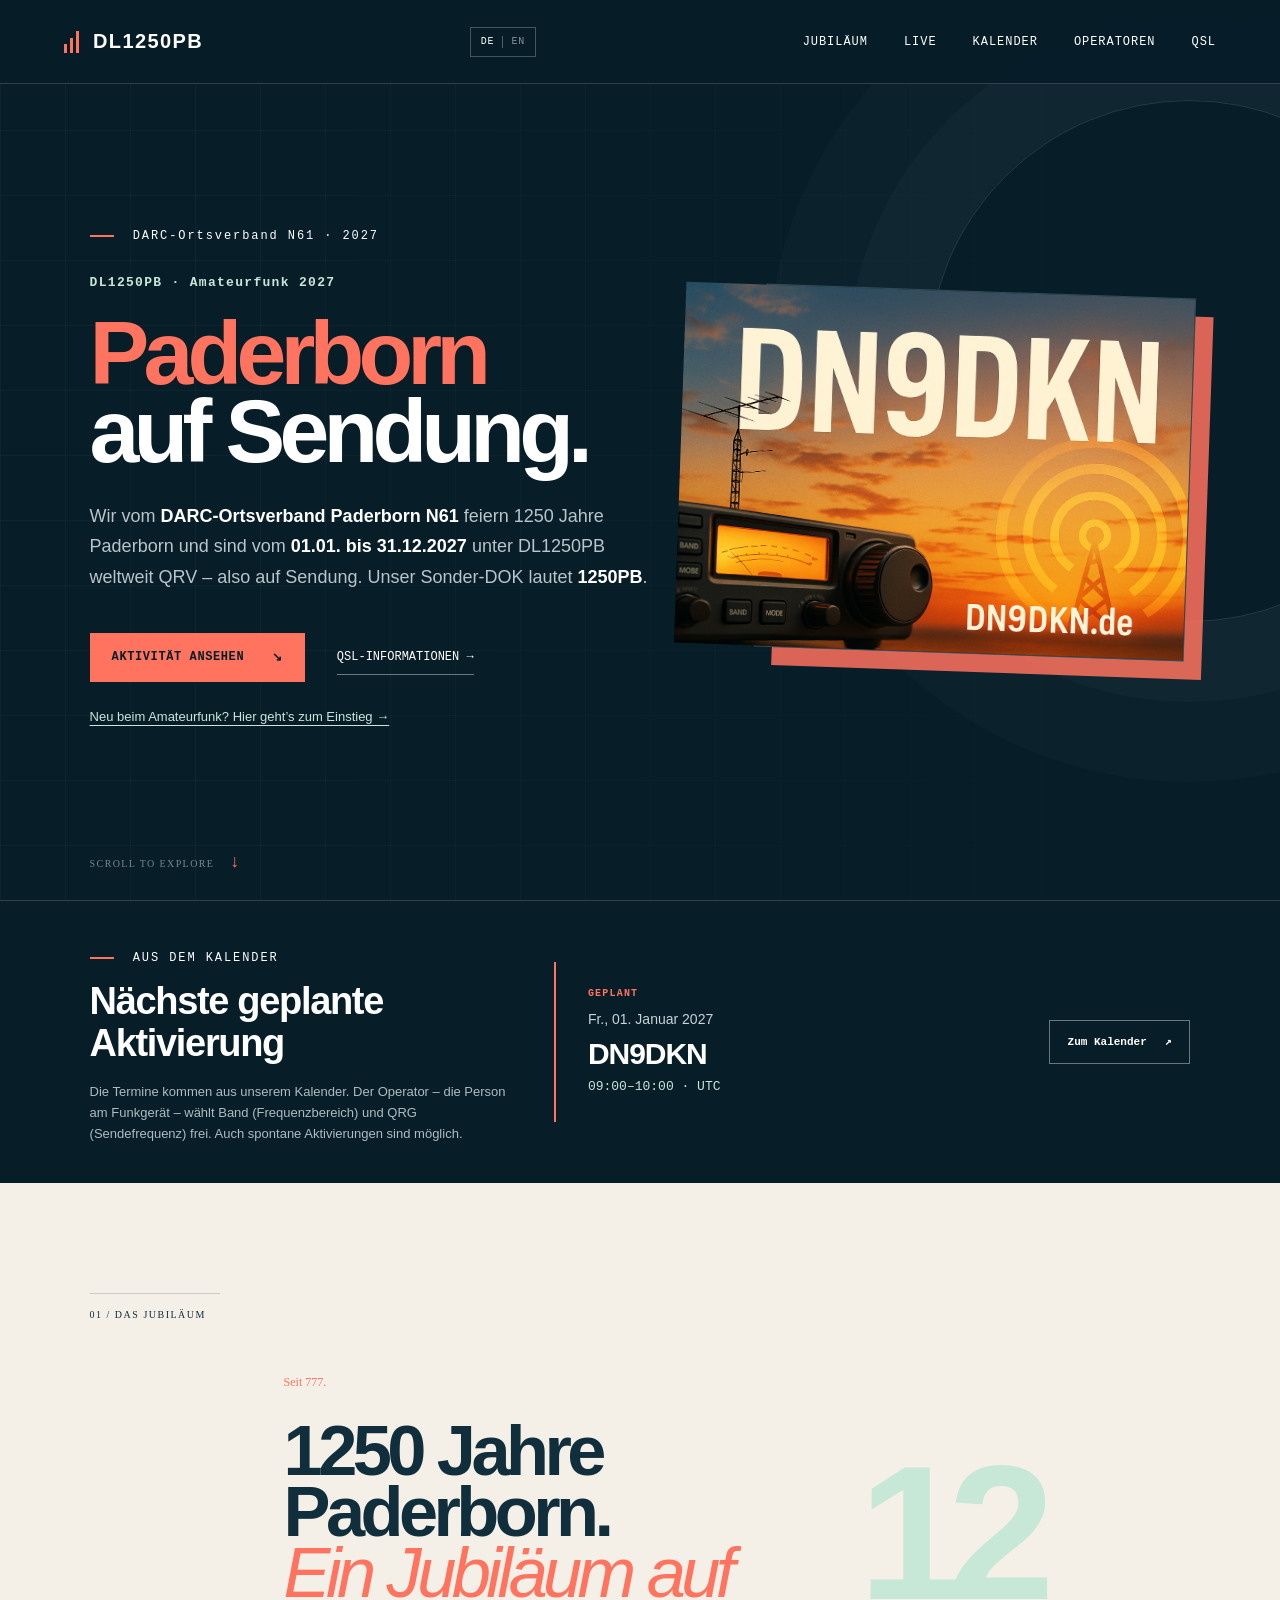
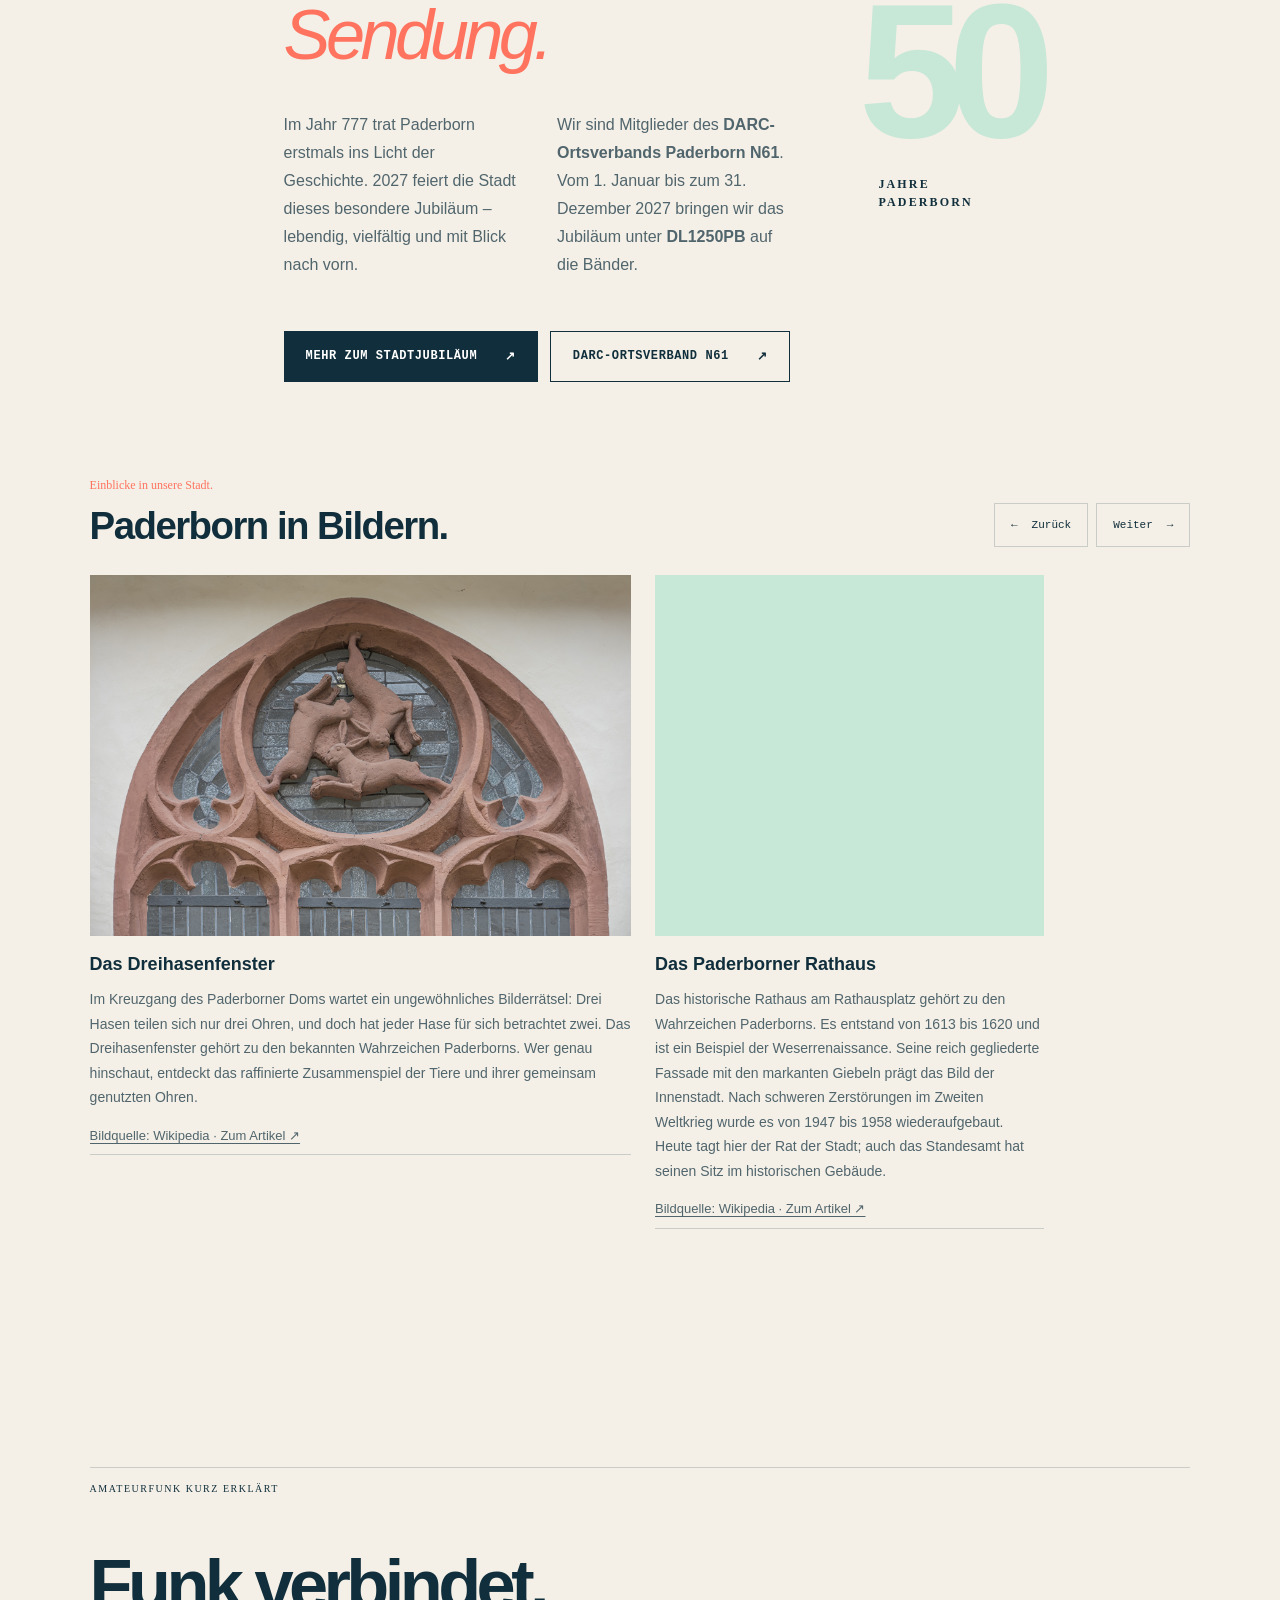
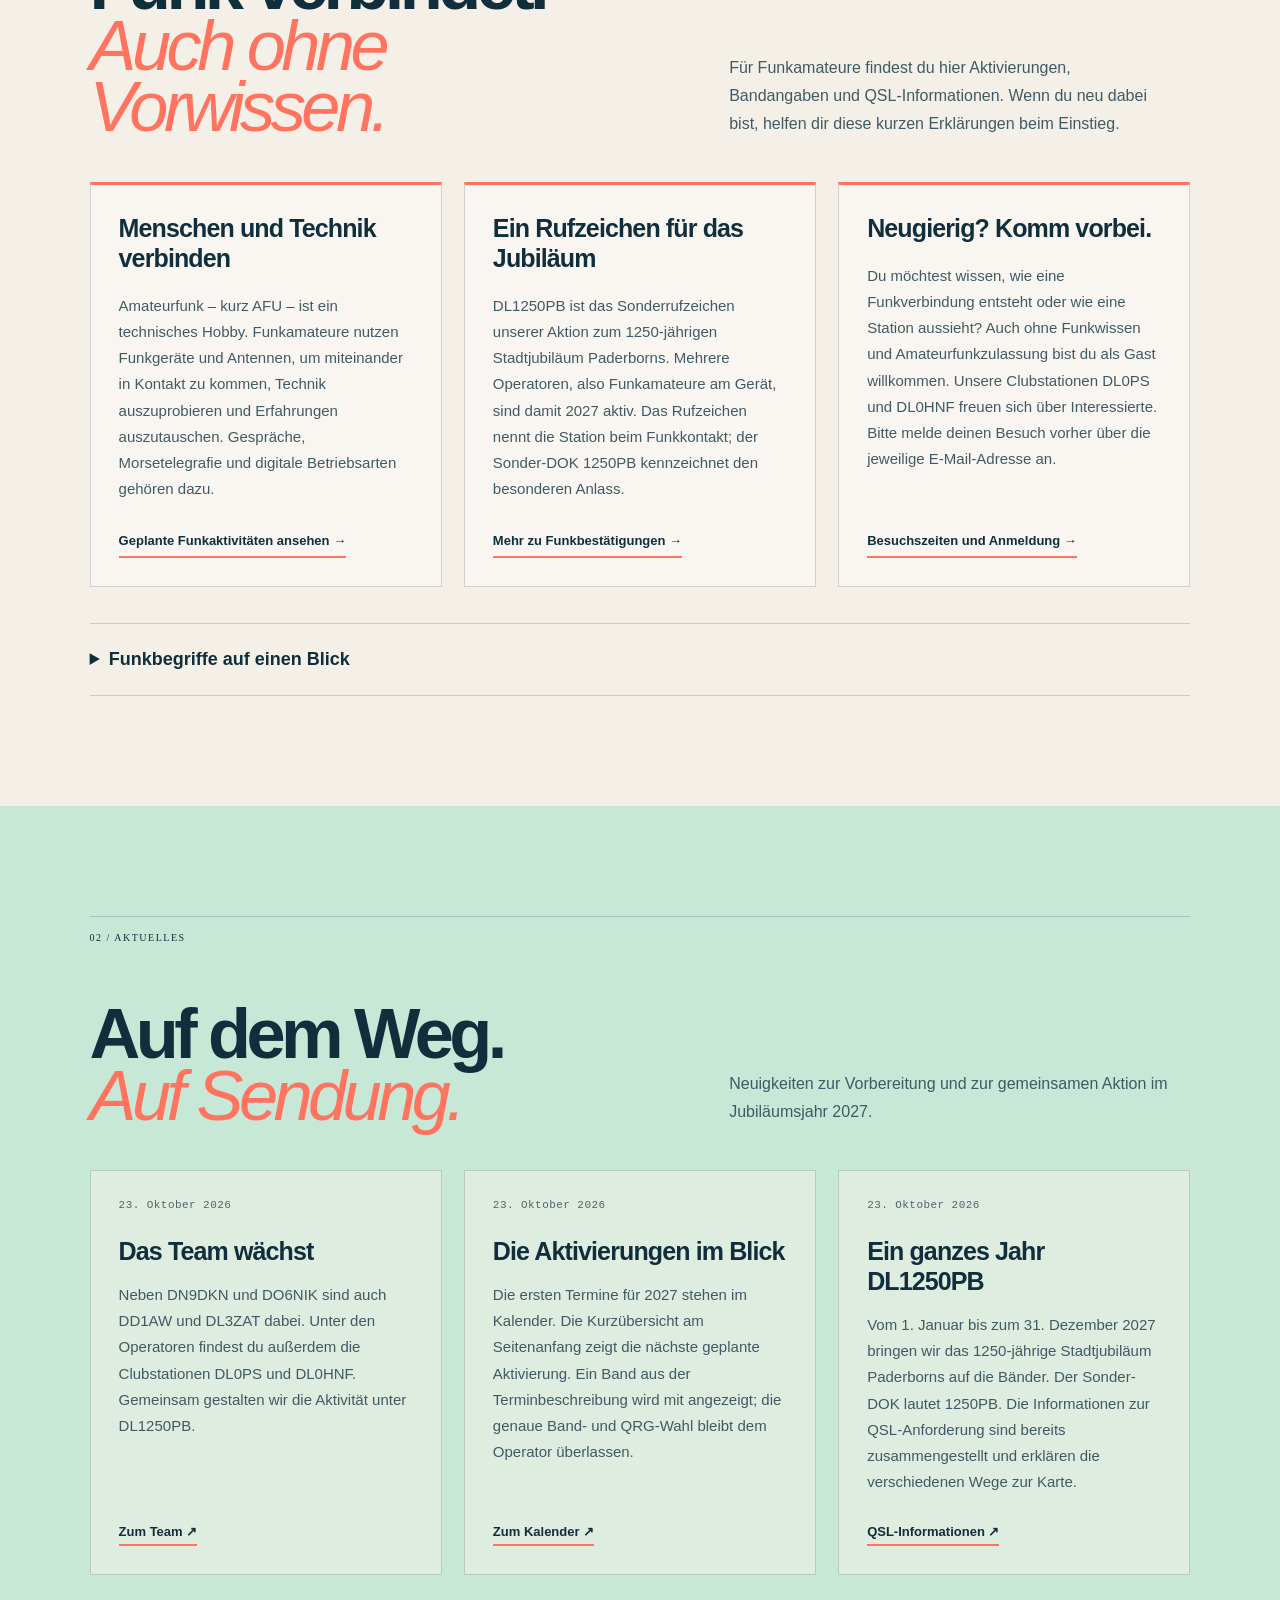
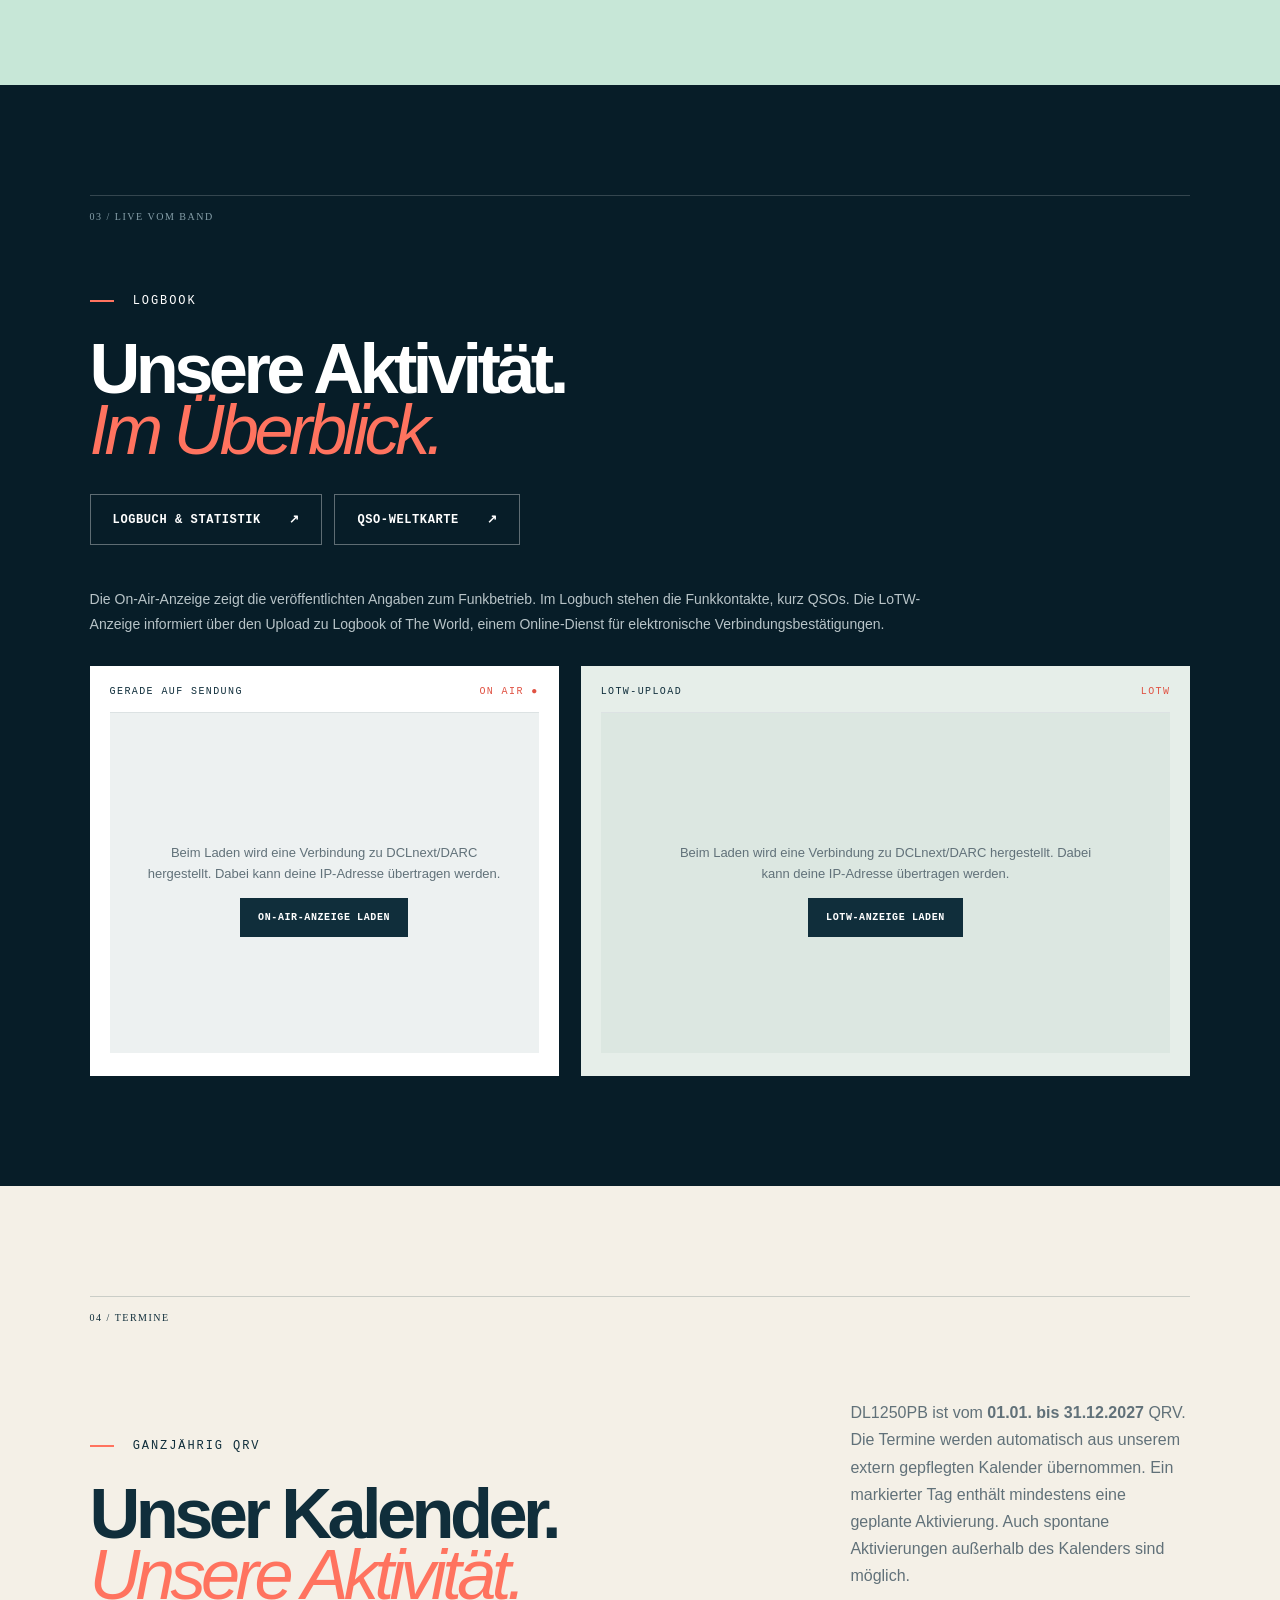
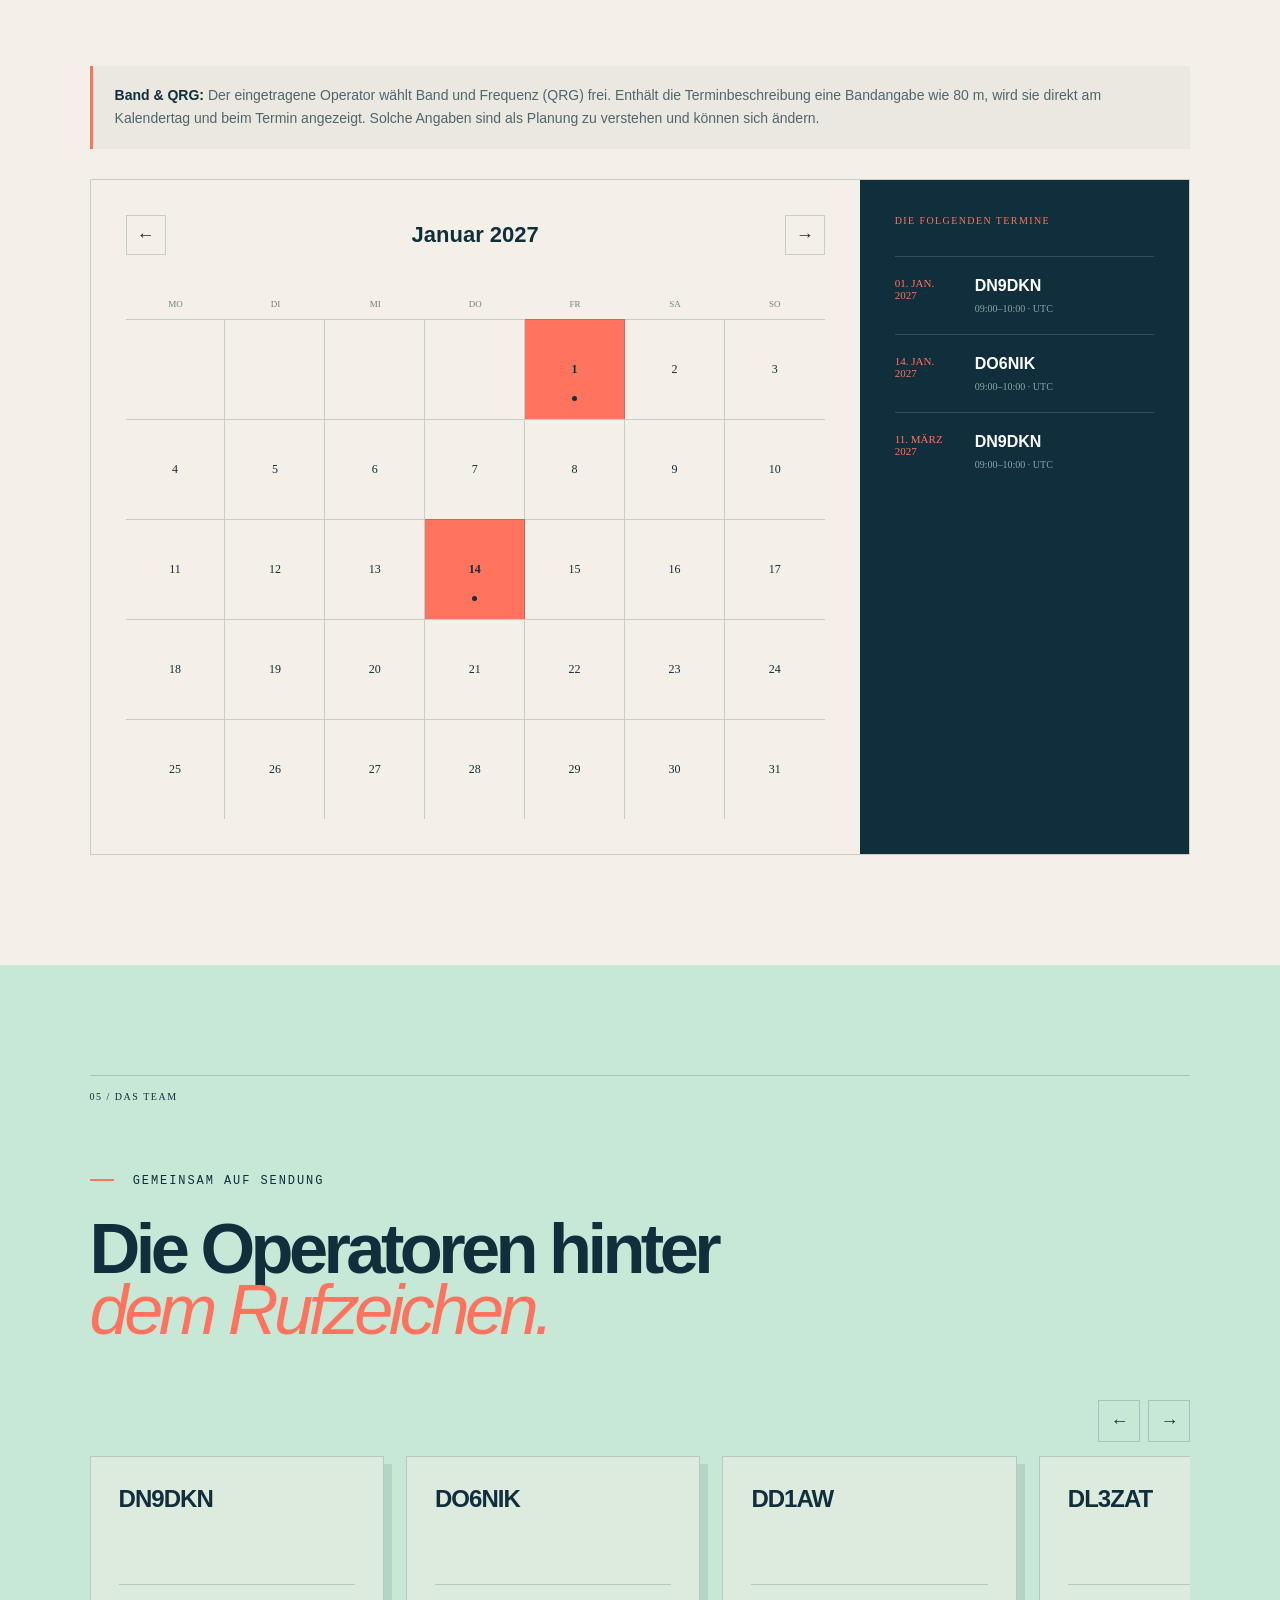
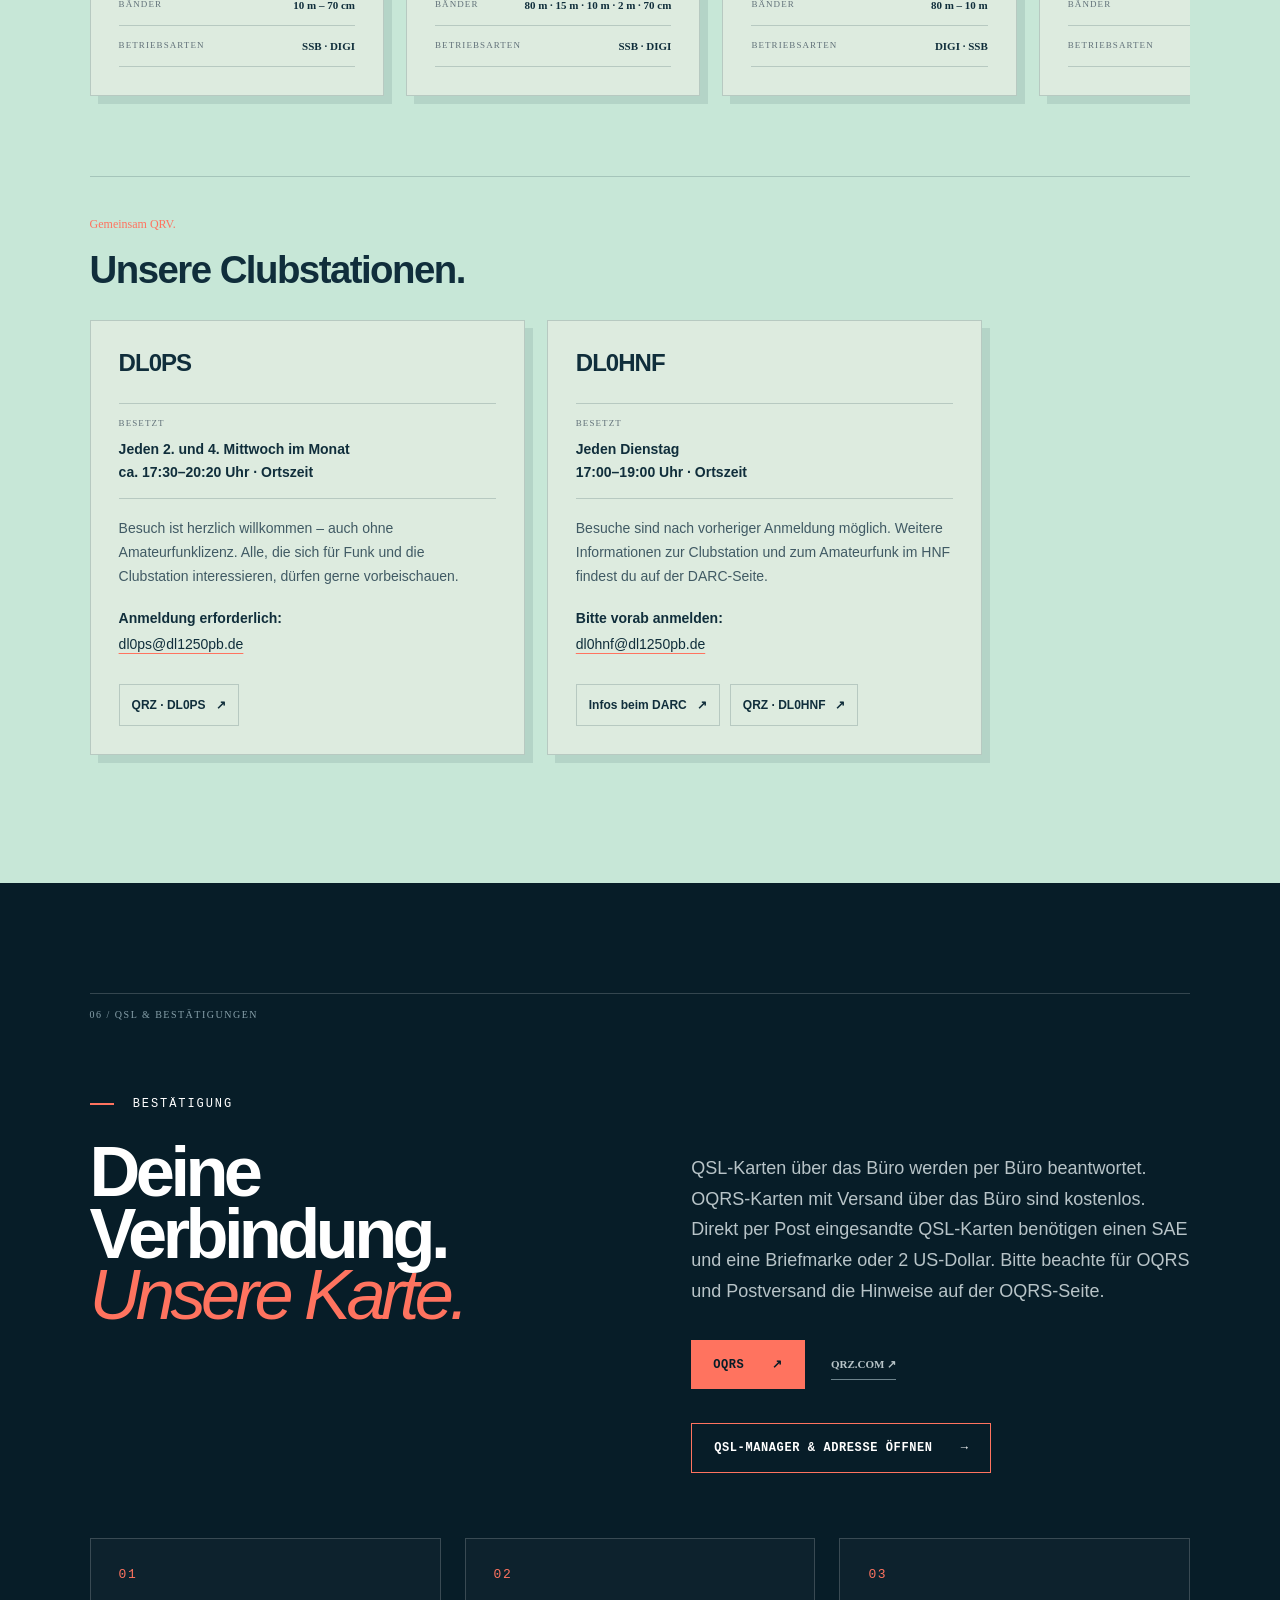
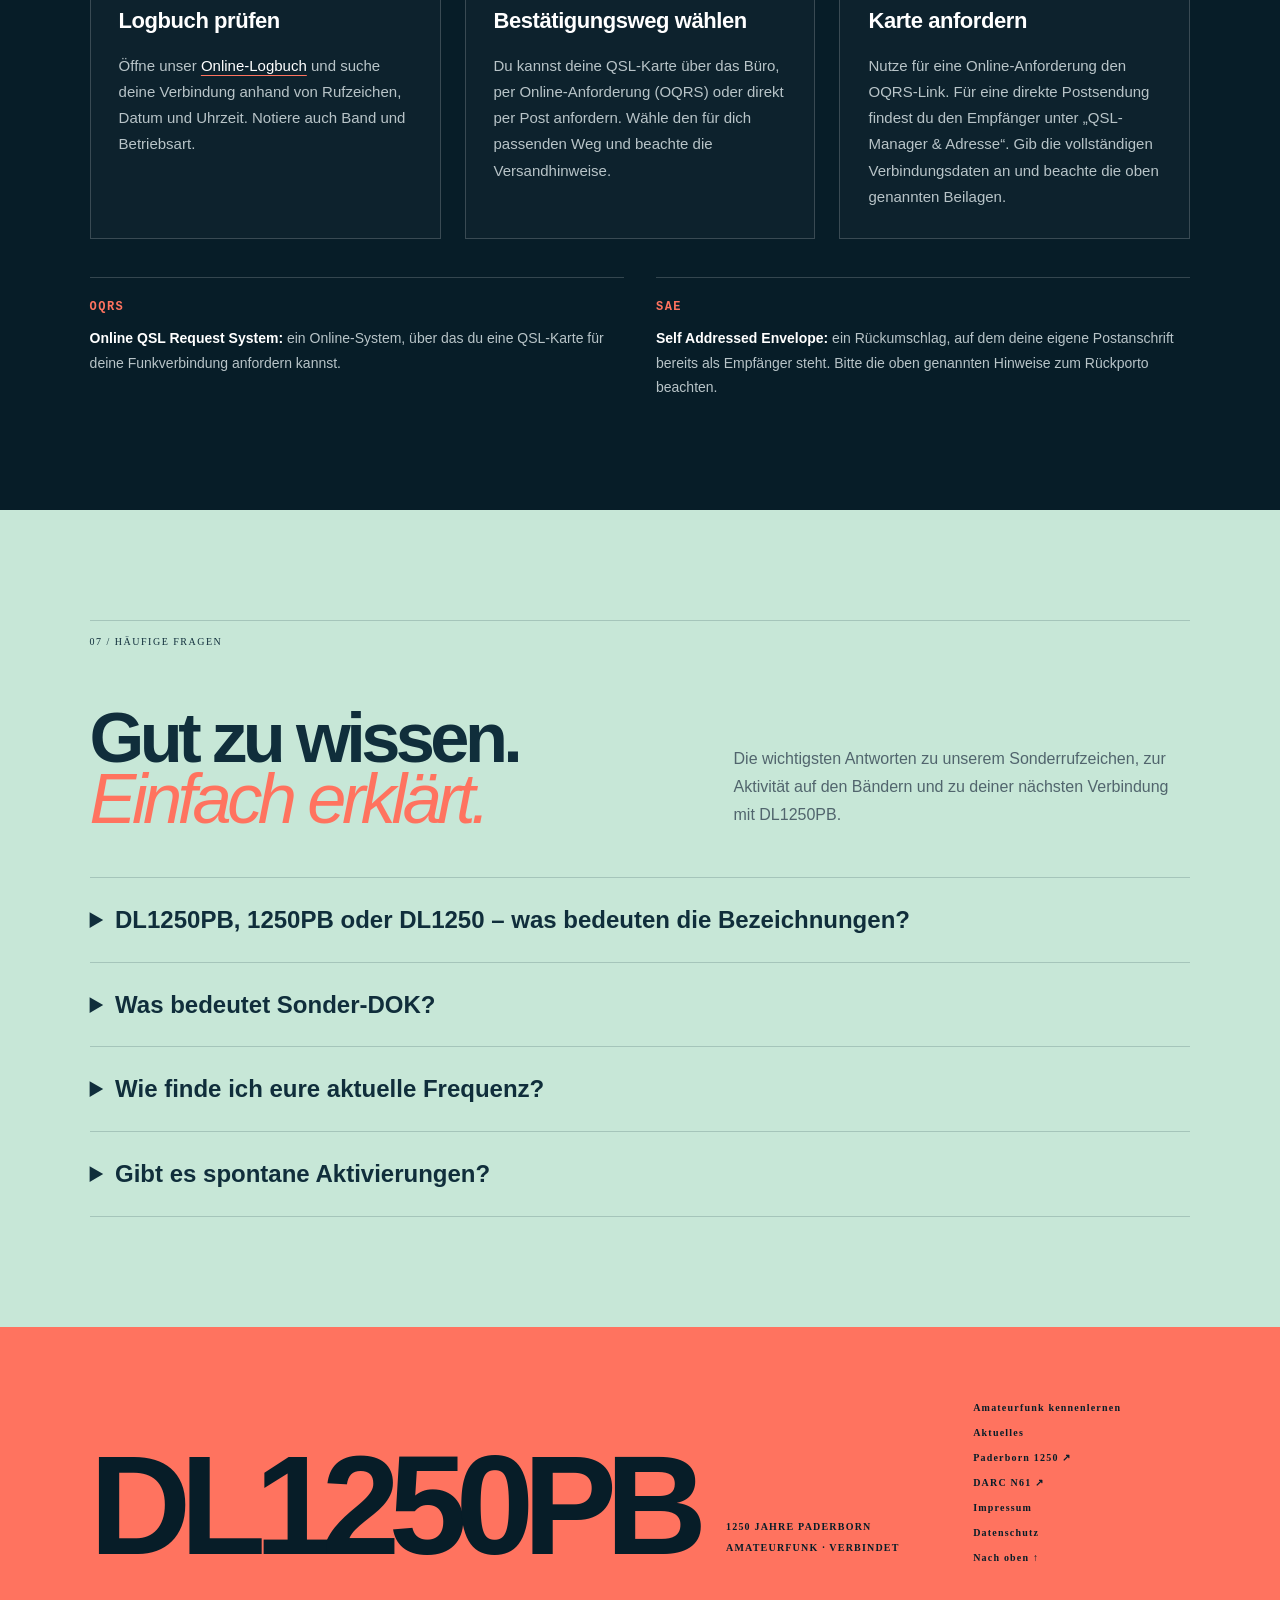
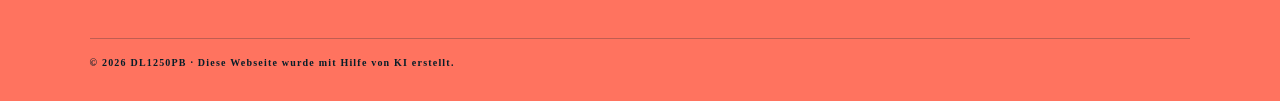
==== commit aeaad056: "Suchmaschinenangaben und Besucherinformationen ergänzen" ====
--- a/index.html
+++ b/index.html
@@ -3,13 +3,119 @@
 <head>
   <meta charset="UTF-8">
   <meta name="viewport" content="width=device-width, initial-scale=1.0">
-  <meta name="description" content="DL1250PB – das Amateurfunk-Sonderrufzeichen zum 1250-jährigen Stadtjubiläum Paderborns.">
-  <title>DL1250PB · Paderborn auf Sendung</title>
-  <link rel="stylesheet" href="styles.css?v=20261023-launch-content">
-  <link rel="stylesheet" href="gallery.css?v=20261023-launch-content">
-  <link rel="stylesheet" href="info.css?v=20261023-launch-content">
-  <link rel="stylesheet" href="content.css?v=20261023-launch-content">
-  <link rel="stylesheet" href="activation.css?v=20261023-launch-content">
+  <meta name="description" content="DL1250PB zum Jubiläum 1250 Jahre Paderborn 2027: Sonder-DOK 1250PB, Aktivierungskalender, QSL und Besuche bei den Clubstationen DL0PS und DL0HNF." data-content-de="DL1250PB zum Jubiläum 1250 Jahre Paderborn 2027: Sonder-DOK 1250PB, Aktivierungskalender, QSL und Besuche bei den Clubstationen DL0PS und DL0HNF." data-content-en="DL1250PB celebrates Paderborn’s 1250th anniversary in 2027: special DOK 1250PB, amateur radio events, QSL information and club station visits.">
+  <title>DL1250PB – 1250 Jahre Paderborn 2027 | Amateurfunk</title>
+  <meta name="robots" content="index, follow, max-image-preview:large">
+  <link rel="canonical" href="https://dl1250pb.de/">
+  <link rel="sitemap" type="application/xml" href="sitemap.xml">
+  <meta property="og:type" content="website">
+  <meta property="og:site_name" content="DL1250PB">
+  <meta property="og:url" content="https://dl1250pb.de/">
+  <meta property="og:title" content="DL1250PB – 1250 Jahre Paderborn 2027 | Amateurfunk" data-content-de="DL1250PB – 1250 Jahre Paderborn 2027 | Amateurfunk" data-content-en="DL1250PB – Paderborn 1250th Anniversary 2027 | Amateur Radio">
+  <meta property="og:description" content="DL1250PB zum Jubiläum 1250 Jahre Paderborn 2027: Sonder-DOK 1250PB, Aktivierungskalender, QSL und Besuche bei den Clubstationen DL0PS und DL0HNF." data-content-de="DL1250PB zum Jubiläum 1250 Jahre Paderborn 2027: Sonder-DOK 1250PB, Aktivierungskalender, QSL und Besuche bei den Clubstationen DL0PS und DL0HNF." data-content-en="DL1250PB celebrates Paderborn’s 1250th anniversary in 2027: special DOK 1250PB, amateur radio events, QSL information and club station visits.">
+  <meta property="og:locale" content="de_DE" data-content-de="de_DE" data-content-en="en_GB">
+  <meta property="og:locale:alternate" content="en_GB" data-content-de="en_GB" data-content-en="de_DE">
+  <meta property="og:image" content="https://dl1250pb.de/qsl/dl1250pb.png">
+  <meta property="og:image:width" content="1226">
+  <meta property="og:image:height" content="869">
+  <meta property="og:image:alt" content="QSL-Karte von DL1250PB zum Jubiläum 1250 Jahre Paderborn" data-content-de="QSL-Karte von DL1250PB zum Jubiläum 1250 Jahre Paderborn" data-content-en="DL1250PB QSL card celebrating Paderborn’s 1250th anniversary">
+  <meta name="twitter:card" content="summary_large_image">
+  <meta name="twitter:title" content="DL1250PB – 1250 Jahre Paderborn 2027 | Amateurfunk" data-content-de="DL1250PB – 1250 Jahre Paderborn 2027 | Amateurfunk" data-content-en="DL1250PB – Paderborn 1250th Anniversary 2027 | Amateur Radio">
+  <meta name="twitter:description" content="DL1250PB zum Jubiläum 1250 Jahre Paderborn 2027: Sonder-DOK 1250PB, Aktivierungskalender, QSL und Besuche bei den Clubstationen DL0PS und DL0HNF." data-content-de="DL1250PB zum Jubiläum 1250 Jahre Paderborn 2027: Sonder-DOK 1250PB, Aktivierungskalender, QSL und Besuche bei den Clubstationen DL0PS und DL0HNF." data-content-en="DL1250PB celebrates Paderborn’s 1250th anniversary in 2027: special DOK 1250PB, amateur radio events, QSL information and club station visits.">
+  <meta name="twitter:image" content="https://dl1250pb.de/qsl/dl1250pb.png">
+  <link rel="stylesheet" href="styles.css?v=20261023-seo-visitors">
+  <link rel="stylesheet" href="gallery.css?v=20261023-seo-visitors">
+  <link rel="stylesheet" href="info.css?v=20261023-seo-visitors">
+  <link rel="stylesheet" href="content.css?v=20261023-seo-visitors">
+  <link rel="stylesheet" href="activation.css?v=20261023-seo-visitors">
+  <link rel="stylesheet" href="basics.css?v=20261023-seo-visitors">
+  <script type="application/ld+json">
+{
+  "@context": "https://schema.org",
+  "@graph": [
+    {
+      "@type": "WebSite",
+      "@id": "https://dl1250pb.de/#website",
+      "url": "https://dl1250pb.de/",
+      "name": "DL1250PB – 1250 Jahre Paderborn",
+      "alternateName": "1250PB",
+      "description": "DL1250PB zum Jubiläum 1250 Jahre Paderborn 2027: Sonder-DOK 1250PB, Aktivierungskalender, QSL und Besuche bei den Clubstationen DL0PS und DL0HNF.",
+      "inLanguage": [
+        "de",
+        "en"
+      ]
+    },
+    {
+      "@type": "WebPage",
+      "@id": "https://dl1250pb.de/#webpage",
+      "url": "https://dl1250pb.de/",
+      "name": "DL1250PB – 1250 Jahre Paderborn 2027 | Amateurfunk",
+      "description": "DL1250PB zum Jubiläum 1250 Jahre Paderborn 2027: Sonder-DOK 1250PB, Aktivierungskalender, QSL und Besuche bei den Clubstationen DL0PS und DL0HNF.",
+      "inLanguage": [
+        "de",
+        "en"
+      ],
+      "isPartOf": {
+        "@id": "https://dl1250pb.de/#website"
+      },
+      "about": [
+        {
+          "@type": "Thing",
+          "name": "1250 Jahre Paderborn 2027"
+        },
+        {
+          "@type": "Thing",
+          "name": "Amateurfunk und Sonderrufzeichen DL1250PB"
+        },
+        {
+          "@id": "https://dl1250pb.de/#dl0ps"
+        },
+        {
+          "@id": "https://dl1250pb.de/#dl0hnf"
+        },
+        {
+          "@id": "https://dl1250pb.de/#n61"
+        }
+      ],
+      "primaryImageOfPage": {
+        "@type": "ImageObject",
+        "url": "https://dl1250pb.de/qsl/dl1250pb.png",
+        "width": 1226,
+        "height": 869
+      }
+    },
+    {
+      "@type": "Organization",
+      "@id": "https://dl1250pb.de/#n61",
+      "name": "DARC-Ortsverband Paderborn N61",
+      "url": "https://www.darc.de/der-club/distrikte/n/ortsverbaende/61/"
+    },
+    {
+      "@type": "Organization",
+      "@id": "https://dl1250pb.de/#dl0ps",
+      "name": "Clubstation DL0PS",
+      "url": "https://dl1250pb.de/#dl0ps",
+      "email": "dl0ps@dl1250pb.de",
+      "sameAs": [
+        "https://www.qrz.com/db/DL0PS"
+      ],
+      "description": "Besuche nach Anmeldung: jeden zweiten und vierten Mittwoch im Monat, etwa 17:30 bis 20:20 Uhr Ortszeit. Auch Gäste ohne Amateurfunklizenz sind willkommen."
+    },
+    {
+      "@type": "Organization",
+      "@id": "https://dl1250pb.de/#dl0hnf",
+      "name": "Clubstation DL0HNF",
+      "url": "https://dl1250pb.de/#dl0hnf",
+      "email": "dl0hnf@dl1250pb.de",
+      "sameAs": [
+        "https://www.qrz.com/db/DL0HNF",
+        "https://www.darc.de/der-club/distrikte/n/ortsverbaende/61/dl0hnf-amateurfunk-im-hnf/"
+      ],
+      "description": "Besuche nach Anmeldung: jeden Dienstag von 17:00 bis 19:00 Uhr Ortszeit."
+    }
+  ]
+}
+  </script>
 </head>
 <body>
   <header class="site-header">
@@ -28,12 +134,13 @@
       <div class="hero-grid" aria-hidden="true"></div>
       <div class="hero-copy">
         <p class="eyebrow" data-de="<span></span> DARC-Ortsverband N61 · 2027" data-en="<span></span> DARC local chapter N61 · 2027"><span></span> DARC-Ortsverband N61 · 2027</p>
-        <h1 id="hero-title" data-de="<span>Paderborn</span><br>auf Sendung." data-en="<span>Paderborn</span><br>on the air."><span>Paderborn</span><br>auf Sendung.</h1>
-        <p class="hero-text" data-de="Wir vom <strong>DARC-Ortsverband Paderborn N61</strong> feiern 1250 Jahre Paderborn und sind vom <strong>01.01. bis 31.12.2027</strong> unter DL1250PB weltweit QRV. Unser Sonder-DOK lautet <strong>1250PB</strong>." data-en="We, the <strong>DARC Paderborn local chapter N61</strong>, are celebrating 1250 years of Paderborn and will be active worldwide as DL1250PB from <strong>1 January to 31 December 2027</strong>. Our special DOK is <strong>1250PB</strong>.">Wir vom <strong>DARC-Ortsverband Paderborn N61</strong> feiern 1250 Jahre Paderborn und sind vom <strong>01.01. bis 31.12.2027</strong> unter DL1250PB weltweit QRV. Unser Sonder-DOK lautet <strong>1250PB</strong>.</p>
+        <h1 id="hero-title" data-de="&lt;span class=&quot;hero-callsign&quot;&gt;DL1250PB · Amateurfunk 2027&lt;/span&gt;&lt;span&gt;Paderborn&lt;/span&gt;&lt;br&gt;auf Sendung." data-en="&lt;span class=&quot;hero-callsign&quot;&gt;DL1250PB · Amateur Radio 2027&lt;/span&gt;&lt;span&gt;Paderborn&lt;/span&gt;&lt;br&gt;on the air."><span class="hero-callsign">DL1250PB · Amateurfunk 2027</span><span>Paderborn</span><br>auf Sendung.</h1>
+        <p class="hero-text" data-de="Wir vom <strong>DARC-Ortsverband Paderborn N61</strong> feiern 1250 Jahre Paderborn und sind vom <strong>01.01. bis 31.12.2027</strong> unter DL1250PB weltweit QRV – also auf Sendung. Unser Sonder-DOK lautet <strong>1250PB</strong>." data-en="We, the <strong>DARC Paderborn local chapter N61</strong>, are celebrating 1250 years of Paderborn and will be active worldwide as DL1250PB from <strong>1 January to 31 December 2027</strong>. Our special DOK is <strong>1250PB</strong>.">Wir vom <strong>DARC-Ortsverband Paderborn N61</strong> feiern 1250 Jahre Paderborn und sind vom <strong>01.01. bis 31.12.2027</strong> unter DL1250PB weltweit QRV – also auf Sendung. Unser Sonder-DOK lautet <strong>1250PB</strong>.</p>
         <div class="hero-actions"><a class="button primary" href="#live" data-de="Aktivität ansehen <span>↘</span>" data-en="View activity <span>↘</span>">Aktivität ansehen <span>↘</span></a><a class="text-link" href="#qsl" data-de="QSL-Informationen →" data-en="QSL information →">QSL-Informationen →</a></div>
+        <p class="hero-visitor-link"><a href="#amateurfunk" data-de="Neu beim Amateurfunk? Hier geht’s zum Einstieg →" data-en="New to amateur radio? Start here →">Neu beim Amateurfunk? Hier geht’s zum Einstieg →</a></p>
       </div>
       <div class="signal-card" aria-label="Sonderrufzeichen DL1250PB">
-        <img class="qsl-card-image" src="qsl/dl1250pb.png" alt="QSL-Karte von DL1250PB">
+        <img class="qsl-card-image" src="qsl/dl1250pb.png" width="1226" height="869" fetchpriority="high" alt="QSL-Karte von DL1250PB zum Jubiläum 1250 Jahre Paderborn" data-alt-de="QSL-Karte von DL1250PB zum Jubiläum 1250 Jahre Paderborn" data-alt-en="DL1250PB QSL card for Paderborn’s 1250th anniversary">
         <div class="signal-top"><span>CALLSIGN</span><span class="on-air"><i></i> ON AIR</span></div>
         <strong>DL<span>1250</span>PB</strong>
         <div class="wave" aria-hidden="true"></div>
@@ -46,7 +153,7 @@
       <div class="activation-heading">
         <p class="eyebrow coral" data-de="<span></span> AUS DEM KALENDER" data-en="<span></span> FROM THE CALENDAR"><span></span> AUS DEM KALENDER</p>
         <h2 id="next-activation-title" data-de="Nächste geplante Aktivierung" data-en="Next planned activation">Nächste geplante Aktivierung</h2>
-        <p class="activation-note" data-de="Die Termine kommen aus unserem Kalender. Band und QRG wählt der Operator frei; auch spontane Aktivierungen sind möglich." data-en="Events come from our calendar. Operators choose the band and frequency freely; spontaneous activations are also possible.">Die Termine kommen aus unserem Kalender. Band und QRG wählt der Operator frei; auch spontane Aktivierungen sind möglich.</p>
+        <p class="activation-note" data-de="Die Termine kommen aus unserem Kalender. Der Operator – die Person am Funkgerät – wählt Band (Frequenzbereich) und QRG (Sendefrequenz) frei. Auch spontane Aktivierungen sind möglich." data-en="Events come from our calendar. The operator—the person using the radio—chooses the band (frequency range) and operating frequency freely. Spontaneous activations are also possible.">Die Termine kommen aus unserem Kalender. Der Operator – die Person am Funkgerät – wählt Band (Frequenzbereich) und QRG (Sendefrequenz) frei. Auch spontane Aktivierungen sind möglich.</p>
       </div>
       <div id="next-activation" aria-live="polite" aria-atomic="true">
         <p class="next-activation-empty">Geplante Aktivierungen werden geladen…</p>
@@ -57,7 +164,7 @@
       <div class="section-label" data-de="01 / DAS JUBILÄUM" data-en="01 / THE ANNIVERSARY">01 / DAS JUBILÄUM</div>
       <div class="intro-content">
         <p class="kicker" data-de="Seit 777." data-en="Since 777.">Seit 777.</p>
-        <h2 data-de="Eine Stadt.<br><em>1250 Geschichten.</em>" data-en="One city.<br><em>1250 stories.</em>">Eine Stadt.<br><em>1250 Geschichten.</em></h2>
+        <h2 data-de="1250 Jahre Paderborn.<br><em>Ein Jubiläum auf Sendung.</em>" data-en="Paderborn’s 1250th anniversary.<br><em>A celebration on the air.</em>">1250 Jahre Paderborn.<br><em>Ein Jubiläum auf Sendung.</em></h2>
         <div class="intro-columns"><p data-de="Im Jahr 777 trat Paderborn erstmals ins Licht der Geschichte. 2027 feiert die Stadt dieses besondere Jubiläum – lebendig, vielfältig und mit Blick nach vorn." data-en="Paderborn first entered recorded history in 777. In 2027, the city celebrates this special anniversary – vibrant, diverse and looking ahead.">Im Jahr 777 trat Paderborn erstmals ins Licht der Geschichte. 2027 feiert die Stadt dieses besondere Jubiläum – lebendig, vielfältig und mit Blick nach vorn.</p><p data-de="Wir sind Mitglieder des <strong>DARC-Ortsverbands Paderborn N61</strong>. Vom 1. Januar bis zum 31. Dezember 2027 bringen wir das Jubiläum unter <strong>DL1250PB</strong> auf die Bänder." data-en="We are members of the <strong>DARC Paderborn local chapter N61</strong>. From 1 January through 31 December 2027, we are bringing the anniversary to the bands as <strong>DL1250PB</strong>.">Wir sind Mitglieder des <strong>DARC-Ortsverbands Paderborn N61</strong>. Vom 1. Januar bis zum 31. Dezember 2027 bringen wir das Jubiläum unter <strong>DL1250PB</strong> auf die Bänder.</p></div>
         <div class="intro-actions"><a class="button dark" href="https://www.paderborn1250.de/de/" data-href-de="https://www.paderborn1250.de/de/" data-href-en="https://www.paderborn1250.de/en/" target="_blank" rel="noopener" data-de="Mehr zum Stadtjubiläum <span>↗</span>" data-en="Discover the anniversary <span>↗</span>">Mehr zum Stadtjubiläum <span>↗</span></a><a class="button dark outline" href="https://www.darc.de/der-club/distrikte/n/ortsverbaende/61/" target="_blank" rel="noopener" data-de="DARC-Ortsverband N61 <span>↗</span>" data-en="DARC local chapter N61 <span>↗</span>">DARC-Ortsverband N61 <span>↗</span></a></div>
       </div>
@@ -77,10 +184,28 @@
           </figure>
           <figure class="city-slide">
             <img src="img/Rathaus_Paderborn_2026.jpg" width="5285" height="4900" alt="Das Paderborner Rathaus im Jahr 2026" data-alt-de="Das Paderborner Rathaus im Jahr 2026" data-alt-en="Paderborn Town Hall in 2026" loading="lazy" decoding="async">
-            <figcaption><h4 data-de="Das Paderborner Rathaus" data-en="Paderborn Town Hall">Das Paderborner Rathaus</h4><p data-de="Mit seinen drei markanten Giebeln ist das historische Rathaus ein prägendes Gebäude der Paderborner Innenstadt. Die reich gegliederte Fassade zeigt die Formen der Weserrenaissance. An Giebeln, Fenstern und Portalen lassen sich zahlreiche Details entdecken – ein guter Anlass, auf dem Rathausplatz kurz stehen zu bleiben und den Blick nach oben zu richten." data-en="With its three distinctive gables, the historic town hall is a landmark of Paderborn’s city centre. Its richly articulated façade displays the forms of the Weser Renaissance. The gables, windows and entrances reveal many details—a good reason to pause in the town hall square and look up.">Mit seinen drei markanten Giebeln ist das historische Rathaus ein prägendes Gebäude der Paderborner Innenstadt. Die reich gegliederte Fassade zeigt die Formen der Weserrenaissance. An Giebeln, Fenstern und Portalen lassen sich zahlreiche Details entdecken – ein guter Anlass, auf dem Rathausplatz kurz stehen zu bleiben und den Blick nach oben zu richten.</p><a href="https://de.wikipedia.org/wiki/Rathaus_Paderborn" target="_blank" rel="noopener" data-de="Bildquelle: Wikipedia · Zum Artikel ↗" data-en="Image source: Wikipedia · Read the article ↗">Bildquelle: Wikipedia · Zum Artikel ↗</a></figcaption>
+            <figcaption><h4 data-de="Das Paderborner Rathaus" data-en="Paderborn Town Hall">Das Paderborner Rathaus</h4><p data-de="Das historische Rathaus am Rathausplatz gehört zu den Wahrzeichen Paderborns. Es entstand von 1613 bis 1620 und ist ein Beispiel der Weserrenaissance. Seine reich gegliederte Fassade mit den markanten Giebeln prägt das Bild der Innenstadt. Nach schweren Zerstörungen im Zweiten Weltkrieg wurde es von 1947 bis 1958 wiederaufgebaut. Heute tagt hier der Rat der Stadt; auch das Standesamt hat seinen Sitz im historischen Gebäude." data-en="The historic town hall on Rathausplatz is one of Paderborn’s landmarks. Built between 1613 and 1620, it is an example of the Weser Renaissance. Its richly articulated façade and distinctive gables help shape the city centre. Following severe damage during the Second World War, it was rebuilt between 1947 and 1958. Today, the building houses meetings of the city council as well as Paderborn’s registry office.">Das historische Rathaus am Rathausplatz gehört zu den Wahrzeichen Paderborns. Es entstand von 1613 bis 1620 und ist ein Beispiel der Weserrenaissance. Seine reich gegliederte Fassade mit den markanten Giebeln prägt das Bild der Innenstadt. Nach schweren Zerstörungen im Zweiten Weltkrieg wurde es von 1947 bis 1958 wiederaufgebaut. Heute tagt hier der Rat der Stadt; auch das Standesamt hat seinen Sitz im historischen Gebäude.</p><a href="https://de.wikipedia.org/wiki/Rathaus_Paderborn" target="_blank" rel="noopener" data-de="Bildquelle: Wikipedia · Zum Artikel ↗" data-en="Image source: Wikipedia · Read the article ↗">Bildquelle: Wikipedia · Zum Artikel ↗</a></figcaption>
           </figure>
         </div>
       </div>
+    </section>
+
+    <section class="basics section" id="amateurfunk" aria-labelledby="basics-title">
+      <div class="section-label" data-de="AMATEURFUNK KURZ ERKLÄRT" data-en="AMATEUR RADIO EXPLAINED">AMATEURFUNK KURZ ERKLÄRT</div>
+      <div class="basics-heading"><h2 id="basics-title" data-de="Funk verbindet.&lt;br&gt;&lt;em&gt;Auch ohne Vorwissen.&lt;/em&gt;" data-en="Radio connects.&lt;br&gt;&lt;em&gt;No prior knowledge needed.&lt;/em&gt;">Funk verbindet.<br><em>Auch ohne Vorwissen.</em></h2><p data-de="Für Funkamateure findest du hier Aktivierungen, Bandangaben und QSL-Informationen. Wenn du neu dabei bist, helfen dir diese kurzen Erklärungen beim Einstieg." data-en="Radio amateurs can find activations, band details and QSL information here. If you are new to the hobby, these short explanations will help you get started.">Für Funkamateure findest du hier Aktivierungen, Bandangaben und QSL-Informationen. Wenn du neu dabei bist, helfen dir diese kurzen Erklärungen beim Einstieg.</p></div>
+      <div class="basics-grid">
+        <article class="basics-card"><h3 data-de="Menschen und Technik verbinden" data-en="Connecting people and technology">Menschen und Technik verbinden</h3><p data-de="Amateurfunk – kurz AFU – ist ein technisches Hobby. Funkamateure nutzen Funkgeräte und Antennen, um miteinander in Kontakt zu kommen, Technik auszuprobieren und Erfahrungen auszutauschen. Gespräche, Morsetelegrafie und digitale Betriebsarten gehören dazu." data-en="Amateur radio is a technical hobby. Radio amateurs use radios and antennas to make contact, experiment with technology and share their experience. They communicate by voice, Morse code and digital modes.">Amateurfunk – kurz AFU – ist ein technisches Hobby. Funkamateure nutzen Funkgeräte und Antennen, um miteinander in Kontakt zu kommen, Technik auszuprobieren und Erfahrungen auszutauschen. Gespräche, Morsetelegrafie und digitale Betriebsarten gehören dazu.</p><a href="#kalender"><span data-de="Geplante Funkaktivitäten ansehen" data-en="See planned radio activities">Geplante Funkaktivitäten ansehen</span> <span aria-hidden="true">→</span></a></article>
+        <article class="basics-card"><h3 data-de="Ein Rufzeichen für das Jubiläum" data-en="A callsign for the anniversary">Ein Rufzeichen für das Jubiläum</h3><p data-de="DL1250PB ist das Sonderrufzeichen unserer Aktion zum 1250-jährigen Stadtjubiläum Paderborns. Mehrere Operatoren, also Funkamateure am Gerät, sind damit 2027 aktiv. Das Rufzeichen nennt die Station beim Funkkontakt; der Sonder-DOK 1250PB kennzeichnet den besonderen Anlass." data-en="DL1250PB is the special callsign for our activity marking Paderborn’s 1,250th anniversary. Several operators—the radio amateurs at the controls—will use it during 2027. The callsign identifies the station during a contact; the special DOK 1250PB marks the occasion.">DL1250PB ist das Sonderrufzeichen unserer Aktion zum 1250-jährigen Stadtjubiläum Paderborns. Mehrere Operatoren, also Funkamateure am Gerät, sind damit 2027 aktiv. Das Rufzeichen nennt die Station beim Funkkontakt; der Sonder-DOK 1250PB kennzeichnet den besonderen Anlass.</p><a href="#qsl"><span data-de="Mehr zu Funkbestätigungen" data-en="About contact confirmations">Mehr zu Funkbestätigungen</span> <span aria-hidden="true">→</span></a></article>
+        <article class="basics-card"><h3 data-de="Neugierig? Komm vorbei." data-en="Curious? Come and visit.">Neugierig? Komm vorbei.</h3><p data-de="Du möchtest wissen, wie eine Funkverbindung entsteht oder wie eine Station aussieht? Auch ohne Funkwissen und Amateurfunkzulassung bist du als Gast willkommen. Unsere Clubstationen DL0PS und DL0HNF freuen sich über Interessierte. Bitte melde deinen Besuch vorher über die jeweilige E-Mail-Adresse an." data-en="Would you like to see how a radio contact is made or what a station looks like? Guests are welcome even without radio knowledge or an amateur radio licence. Our club stations DL0PS and DL0HNF welcome interested visitors. Please register your visit in advance using the station’s email address.">Du möchtest wissen, wie eine Funkverbindung entsteht oder wie eine Station aussieht? Auch ohne Funkwissen und Amateurfunkzulassung bist du als Gast willkommen. Unsere Clubstationen DL0PS und DL0HNF freuen sich über Interessierte. Bitte melde deinen Besuch vorher über die jeweilige E-Mail-Adresse an.</p><a href="#clubstations-title"><span data-de="Besuchszeiten und Anmeldung" data-en="Visiting times and registration">Besuchszeiten und Anmeldung</span> <span aria-hidden="true">→</span></a></article>
+      </div>
+      <details class="basics-glossary"><summary data-de="Funkbegriffe auf einen Blick" data-en="Radio terms at a glance">Funkbegriffe auf einen Blick</summary><dl>
+        <div><dt data-de="Operator" data-en="Operator">Operator</dt><dd data-de="Der Funkamateur, der die Station gerade bedient." data-en="The radio amateur currently operating the station.">Der Funkamateur, der die Station gerade bedient.</dd></div>
+        <div><dt data-de="QRV" data-en="QRV">QRV</dt><dd data-de="Die Station ist bereit für Funkbetrieb oder auf Sendung. Ein geplanter Termin ist noch keine Live-Meldung." data-en="The station is ready for radio operation or on the air. A planned event is not a live activity report.">Die Station ist bereit für Funkbetrieb oder auf Sendung. Ein geplanter Termin ist noch keine Live-Meldung.</dd></div>
+        <div><dt data-de="QSO" data-en="QSO">QSO</dt><dd data-de="Eine Funkverbindung zwischen zwei oder mehreren Stationen." data-en="A radio contact between two or more stations.">Eine Funkverbindung zwischen zwei oder mehreren Stationen.</dd></div>
+        <div><dt data-de="Band &amp;amp; QRG" data-en="Band &amp;amp; QRG">Band &amp; QRG</dt><dd data-de="Ein Band ist ein Frequenzbereich, zum Beispiel das 80-Meter-Band. QRG ist die genaue Sendefrequenz innerhalb eines Bands." data-en="A band is a range of frequencies, such as the 80-metre band. QRG means the exact operating frequency within a band.">Ein Band ist ein Frequenzbereich, zum Beispiel das 80-Meter-Band. QRG ist die genaue Sendefrequenz innerhalb eines Bands.</dd></div>
+        <div><dt data-de="SSB &amp;amp; DIGI" data-en="SSB &amp;amp; DIGI">SSB &amp; DIGI</dt><dd data-de="SSB ist eine Betriebsart für Sprechfunk. DIGI steht für digitale Betriebsarten, bei denen zum Beispiel Text oder Daten übertragen werden." data-en="SSB is a mode used for voice communication. DIGI refers to digital modes used to send information such as text or data.">SSB ist eine Betriebsart für Sprechfunk. DIGI steht für digitale Betriebsarten, bei denen zum Beispiel Text oder Daten übertragen werden.</dd></div>
+        <div><dt data-de="QSL &amp;amp; LoTW" data-en="QSL &amp;amp; LoTW">QSL &amp; LoTW</dt><dd data-de="Eine QSL bestätigt eine Funkverbindung, zum Beispiel als Karte. LoTW bedeutet Logbook of The World und ist ein Online-Dienst für elektronische Verbindungsbestätigungen." data-en="A QSL confirms a radio contact, for example with a card. LoTW means Logbook of The World, an online service for electronic contact confirmations.">Eine QSL bestätigt eine Funkverbindung, zum Beispiel als Karte. LoTW bedeutet Logbook of The World und ist ein Online-Dienst für elektronische Verbindungsbestätigungen.</dd></div>
+      </dl><p class="basics-glossary-more"><a href="#qsl" data-de="OQRS und SAE erklären wir bei den QSL-Informationen." data-en="OQRS and SAE are explained in our QSL information.">OQRS und SAE erklären wir bei den QSL-Informationen.</a></p></details>
     </section>
 
     <section class="news section" id="aktuelles" aria-labelledby="news-title">
@@ -96,6 +221,7 @@
     <section class="live section" id="live">
       <div class="section-label light" data-de="03 / LIVE VOM BAND" data-en="03 / LIVE FROM THE BANDS">03 / LIVE VOM BAND</div>
       <div class="live-heading"><div><p class="eyebrow coral"><span></span> LOGBOOK</p><h2 data-de="Unsere Aktivität.<br><em>Im Überblick.</em>" data-en="Our activity.<br><em>At a glance.</em>">Unsere Aktivität.<br><em>Im Überblick.</em></h2><div class="activity-links"><a class="button activity-button" href="https://log.dclnext.darc.de/visitor/dn9dkn" target="_blank" rel="noopener" data-de="Logbuch &amp; Statistik <span>↗</span>" data-en="Logbook &amp; statistics <span>↗</span>">Logbuch &amp; Statistik <span>↗</span></a><a class="button activity-button" href="https://log.dclnext.darc.de/visitor/exportmap/dn9dkn" target="_blank" rel="noopener" data-de="QSO-Weltkarte <span>↗</span>" data-en="QSO world map <span>↗</span>">QSO-Weltkarte <span>↗</span></a></div></div></div>
+      <p class="live-explainer" data-de="Die On-Air-Anzeige zeigt die veröffentlichten Angaben zum Funkbetrieb. Im Logbuch stehen die Funkkontakte, kurz QSOs. Die LoTW-Anzeige informiert über den Upload zu Logbook of The World, einem Online-Dienst für elektronische Verbindungsbestätigungen." data-en="The on-air widget shows the published information about radio activity. The logbook records radio contacts, known as QSOs. The LoTW widget reports uploads to Logbook of The World, an online service for electronic contact confirmations.">Die On-Air-Anzeige zeigt die veröffentlichten Angaben zum Funkbetrieb. Im Logbuch stehen die Funkkontakte, kurz QSOs. Die LoTW-Anzeige informiert über den Upload zu Logbook of The World, einem Online-Dienst für elektronische Verbindungsbestätigungen.</p>
       <div class="widgets">
         <article class="widget"><div class="widget-title"><span data-de="GERADE AUF SENDUNG" data-en="ON AIR NOW">GERADE AUF SENDUNG</span><span>ON AIR ●</span></div><div class="embed-consent" data-embed="https://log.dclnext.darc.de/widgets/on_air/2ea0c65956" data-title-de="On-Air-Aktivität von DL1250PB" data-title-en="On-air activity from DL1250PB"><p data-de="Beim Laden wird eine Verbindung zu DCLnext/DARC hergestellt. Dabei kann deine IP-Adresse übertragen werden." data-en="Loading this widget connects to DCLnext/DARC and may transmit your IP address.">Beim Laden wird eine Verbindung zu DCLnext/DARC hergestellt. Dabei kann deine IP-Adresse übertragen werden.</p><button type="button" data-de="ON-AIR-ANZEIGE LADEN" data-en="LOAD ON-AIR WIDGET">ON-AIR-ANZEIGE LADEN</button></div></article>
         <article class="widget upload-widget"><div class="widget-title"><span data-de="LOTW-UPLOAD" data-en="LOTW UPLOAD">LOTW-UPLOAD</span><span>LOTW</span></div><div class="embed-consent" data-embed="https://log.dclnext.darc.de/widgets/lotw_upload/2ea0c65956" data-title-de="LoTW-Uploadstatus von DL1250PB" data-title-en="LoTW upload status from DL1250PB"><p data-de="Beim Laden wird eine Verbindung zu DCLnext/DARC hergestellt. Dabei kann deine IP-Adresse übertragen werden." data-en="Loading this widget connects to DCLnext/DARC and may transmit your IP address.">Beim Laden wird eine Verbindung zu DCLnext/DARC hergestellt. Dabei kann deine IP-Adresse übertragen werden.</p><button type="button" data-de="LOTW-ANZEIGE LADEN" data-en="LOAD LOTW WIDGET">LOTW-ANZEIGE LADEN</button></div></article>
@@ -133,8 +259,20 @@
         <h3 id="clubstations-title" data-de="Unsere Clubstationen." data-en="Our club stations.">Unsere Clubstationen.</h3>
       </div>
       <div class="operator-grid clubstation-grid" id="clubstation-list" tabindex="0" aria-labelledby="clubstations-title">
-        <article class="operator clubstation"><h3>DL0PS</h3><dl><div><dt data-de="STATIONSTYP" data-en="STATION TYPE">STATIONSTYP</dt><dd data-de="Clubstation" data-en="Club station">Clubstation</dd></div></dl></article>
-        <article class="operator clubstation"><h3>DL0HNF</h3><dl><div><dt data-de="STATIONSTYP" data-en="STATION TYPE">STATIONSTYP</dt><dd data-de="Clubstation" data-en="Club station">Clubstation</dd></div></dl></article>
+<article class="operator clubstation">
+          <h3 id="dl0ps">DL0PS</h3>
+          <dl class="clubstation-hours"><div><dt data-de="BESETZT" data-en="STAFFED">BESETZT</dt><dd><span data-de="Jeden 2. und 4. Mittwoch im Monat" data-en="Every 2nd and 4th Wednesday of the month">Jeden 2. und 4. Mittwoch im Monat</span><br><span data-de="ca. 17:30–20:20 Uhr · Ortszeit" data-en="approx. 17:30–20:20 · local time">ca. 17:30–20:20 Uhr · Ortszeit</span></dd></div></dl>
+          <p class="clubstation-welcome" data-de="Besuch ist herzlich willkommen – auch ohne Amateurfunklizenz. Alle, die sich für Funk und die Clubstation interessieren, dürfen gerne vorbeischauen." data-en="Visitors are warmly welcome, including those without an amateur radio licence. Anyone interested in radio and the club station is welcome to visit.">Besuch ist herzlich willkommen – auch ohne Amateurfunklizenz. Alle, die sich für Funk und die Clubstation interessieren, dürfen gerne vorbeischauen.</p>
+          <p class="clubstation-registration"><strong data-de="Anmeldung erforderlich:" data-en="Advance registration required:">Anmeldung erforderlich:</strong> <a href="mailto:dl0ps@dl1250pb.de">dl0ps@dl1250pb.de</a></p>
+          <div class="clubstation-links"><a href="https://www.qrz.com/db/DL0PS" target="_blank" rel="noopener">QRZ · DL0PS <span aria-hidden="true">↗</span></a></div>
+        </article>
+        <article class="operator clubstation">
+          <h3 id="dl0hnf">DL0HNF</h3>
+          <dl class="clubstation-hours"><div><dt data-de="BESETZT" data-en="STAFFED">BESETZT</dt><dd><span data-de="Jeden Dienstag" data-en="Every Tuesday">Jeden Dienstag</span><br><span data-de="17:00–19:00 Uhr · Ortszeit" data-en="17:00–19:00 · local time">17:00–19:00 Uhr · Ortszeit</span></dd></div></dl>
+          <p class="clubstation-welcome" data-de="Besuche sind nach vorheriger Anmeldung möglich. Weitere Informationen zur Clubstation und zum Amateurfunk im HNF findest du auf der DARC-Seite." data-en="Visits are possible by prior arrangement. Further information about the club station and amateur radio at the HNF is available on the DARC website.">Besuche sind nach vorheriger Anmeldung möglich. Weitere Informationen zur Clubstation und zum Amateurfunk im HNF findest du auf der DARC-Seite.</p>
+          <p class="clubstation-registration"><strong data-de="Bitte vorab anmelden:" data-en="Please register in advance:">Bitte vorab anmelden:</strong> <a href="mailto:dl0hnf@dl1250pb.de">dl0hnf@dl1250pb.de</a></p>
+          <div class="clubstation-links"><a href="https://www.darc.de/der-club/distrikte/n/ortsverbaende/61/dl0hnf-amateurfunk-im-hnf/" target="_blank" rel="noopener"><span data-de="Infos beim DARC" data-en="Information at DARC">Infos beim DARC</span> <span aria-hidden="true">↗</span></a><a href="https://www.qrz.com/db/DL0HNF" target="_blank" rel="noopener">QRZ · DL0HNF <span aria-hidden="true">↗</span></a></div>
+        </article>
       </div>
     </section>
 
@@ -163,6 +301,7 @@
         <p data-de="Die wichtigsten Antworten zu unserem Sonderrufzeichen, zur Aktivität auf den Bändern und zu deiner nächsten Verbindung mit DL1250PB." data-en="Key answers about our special callsign, activity on the bands, and your next contact with DL1250PB.">Die wichtigsten Antworten zu unserem Sonderrufzeichen, zur Aktivität auf den Bändern und zu deiner nächsten Verbindung mit DL1250PB.</p>
       </div>
       <div class="faq-list">
+        <details><summary data-de="DL1250PB, 1250PB oder DL1250 – was bedeuten die Bezeichnungen?" data-en="DL1250PB, 1250PB or DL1250—what do these names mean?">DL1250PB, 1250PB oder DL1250 – was bedeuten die Bezeichnungen?</summary><p data-de="Unser vollständiges Sonderrufzeichen lautet &lt;strong&gt;DL1250PB&lt;/strong&gt;. &lt;strong&gt;1250PB&lt;/strong&gt; ist der Sonder-DOK zum Jubiläum &lt;strong&gt;1250 Jahre Paderborn&lt;/strong&gt;. Bei &lt;strong&gt;DL1250&lt;/strong&gt; fehlt die Endung „PB“ unseres Rufzeichens. Beim Funkkontakt wird das vollständige Rufzeichen DL1250PB verwendet." data-en="Our full special callsign is &lt;strong&gt;DL1250PB&lt;/strong&gt;. &lt;strong&gt;1250PB&lt;/strong&gt; is the special DOK for &lt;strong&gt;Paderborn’s 1250th anniversary&lt;/strong&gt;. The shortened spelling &lt;strong&gt;DL1250&lt;/strong&gt; leaves out the “PB” ending. The full callsign DL1250PB is used for radio contacts.">Unser vollständiges Sonderrufzeichen lautet <strong>DL1250PB</strong>. <strong>1250PB</strong> ist der Sonder-DOK zum Jubiläum <strong>1250 Jahre Paderborn</strong>. Bei <strong>DL1250</strong> fehlt die Endung „PB“ unseres Rufzeichens. Beim Funkkontakt wird das vollständige Rufzeichen DL1250PB verwendet.</p></details>
         <details><summary data-de="Was bedeutet Sonder-DOK?" data-en="What does special DOK mean?">Was bedeutet Sonder-DOK?</summary><p data-de="Der DOK ist der Distrikts- und Ortsverbandskenner des DARC. Für besondere Anlässe gibt es Sonder-DOKs. Unser Sonder-DOK &lt;strong&gt;1250PB&lt;/strong&gt; steht für das 1250-jährige Stadtjubiläum Paderborns. Unser Rufzeichen lautet &lt;strong&gt;DL1250PB&lt;/strong&gt;; der Ortsverband Paderborn hat den DOK &lt;strong&gt;N61&lt;/strong&gt;." data-en="A DOK identifies a DARC district and local chapter. Special DOKs mark special occasions. Our special DOK &lt;strong&gt;1250PB&lt;/strong&gt; celebrates Paderborn’s 1,250th anniversary. Our callsign is &lt;strong&gt;DL1250PB&lt;/strong&gt;; the Paderborn local chapter’s DOK is &lt;strong&gt;N61&lt;/strong&gt;.">Der DOK ist der Distrikts- und Ortsverbandskenner des DARC. Für besondere Anlässe gibt es Sonder-DOKs. Unser Sonder-DOK <strong>1250PB</strong> steht für das 1250-jährige Stadtjubiläum Paderborns. Unser Rufzeichen lautet <strong>DL1250PB</strong>; der Ortsverband Paderborn hat den DOK <strong>N61</strong>.</p></details>
         <details><summary data-de="Wie finde ich eure aktuelle Frequenz?" data-en="How do I find your current frequency?">Wie finde ich eure aktuelle Frequenz?</summary><p data-de="Lade im Abschnitt &lt;a href=&quot;#live&quot;&gt;Live&lt;/a&gt; die On-Air-Anzeige, um die dort veröffentlichten Aktivitätsangaben zu sehen. Band und Frequenz (QRG) wählt der jeweilige Operator frei. Bandangaben im Kalender sind Planungen und können sich ändern." data-en="Load the on-air widget in the &lt;a href=&quot;#live&quot;&gt;Live section&lt;/a&gt; to see the activity information published there. Each operator is free to choose the band and operating frequency (QRG). Band details in the calendar are plans and may change.">Lade im Abschnitt <a href="#live">Live</a> die On-Air-Anzeige, um die dort veröffentlichten Aktivitätsangaben zu sehen. Band und Frequenz (QRG) wählt der jeweilige Operator frei. Bandangaben im Kalender sind Planungen und können sich ändern.</p></details>
         <details><summary data-de="Gibt es spontane Aktivierungen?" data-en="Are spontaneous activations possible?">Gibt es spontane Aktivierungen?</summary><p data-de="Ja. Vom &lt;strong&gt;1. Januar bis 31. Dezember 2027&lt;/strong&gt; sind auch kurzfristige Aktivierungen möglich, die nicht im Kalender stehen. Schau deshalb zusätzlich in die &lt;a href=&quot;#live&quot;&gt;Live-Anzeige&lt;/a&gt;." data-en="Yes. From &lt;strong&gt;1 January to 31 December 2027&lt;/strong&gt;, activations may also take place at short notice without a calendar entry. Check the &lt;a href=&quot;#live&quot;&gt;live activity display&lt;/a&gt; as well.">Ja. Vom <strong>1. Januar bis 31. Dezember 2027</strong> sind auch kurzfristige Aktivierungen möglich, die nicht im Kalender stehen. Schau deshalb zusätzlich in die <a href="#live">Live-Anzeige</a>.</p></details>
@@ -170,7 +309,7 @@
     </section>
   </main>
 
-  <footer><div class="footer-call">DL1250PB</div><div><p data-de="1250 JAHRE PADERBORN" data-en="1250 YEARS OF PADERBORN">1250 JAHRE PADERBORN</p><p data-de="AMATEURFUNK · VERBINDET" data-en="AMATEUR RADIO · CONNECTS">AMATEURFUNK · VERBINDET</p></div><div class="footer-links"><a href="#aktuelles" data-de="Aktuelles" data-en="News">Aktuelles</a><a href="https://www.paderborn1250.de/de/" data-href-de="https://www.paderborn1250.de/de/" data-href-en="https://www.paderborn1250.de/en/" target="_blank" rel="noopener">Paderborn 1250 ↗</a><a href="https://www.darc.de/der-club/distrikte/n/ortsverbaende/61/" target="_blank" rel="noopener">DARC N61 ↗</a><a href="impressum.html" rel="nofollow" data-de="Impressum" data-en="Legal notice">Impressum</a><a href="datenschutz.html" rel="nofollow" data-de="Datenschutz" data-en="Privacy">Datenschutz</a><a href="#top" data-de="Nach oben ↑" data-en="Back to top ↑">Nach oben ↑</a></div><p class="copyright">© 2026 DL1250PB · <span data-de="Diese Webseite wurde mit Hilfe von KI erstellt." data-en="This website was created with the help of AI.">Diese Webseite wurde mit Hilfe von KI erstellt.</span></p></footer>
-  <script src="script.js?v=20261023-launch-content"></script>
+  <footer><div class="footer-call">DL1250PB</div><div><p data-de="1250 JAHRE PADERBORN" data-en="1250 YEARS OF PADERBORN">1250 JAHRE PADERBORN</p><p data-de="AMATEURFUNK · VERBINDET" data-en="AMATEUR RADIO · CONNECTS">AMATEURFUNK · VERBINDET</p></div><div class="footer-links"><a href="#amateurfunk" data-de="Amateurfunk kennenlernen" data-en="Discover amateur radio">Amateurfunk kennenlernen</a><a href="#aktuelles" data-de="Aktuelles" data-en="News">Aktuelles</a><a href="https://www.paderborn1250.de/de/" data-href-de="https://www.paderborn1250.de/de/" data-href-en="https://www.paderborn1250.de/en/" target="_blank" rel="noopener">Paderborn 1250 ↗</a><a href="https://www.darc.de/der-club/distrikte/n/ortsverbaende/61/" target="_blank" rel="noopener">DARC N61 ↗</a><a href="impressum.html" rel="nofollow" data-de="Impressum" data-en="Legal notice">Impressum</a><a href="datenschutz.html" rel="nofollow" data-de="Datenschutz" data-en="Privacy">Datenschutz</a><a href="#top" data-de="Nach oben ↑" data-en="Back to top ↑">Nach oben ↑</a></div><p class="copyright">© 2026 DL1250PB · <span data-de="Diese Webseite wurde mit Hilfe von KI erstellt." data-en="This website was created with the help of AI.">Diese Webseite wurde mit Hilfe von KI erstellt.</span></p></footer>
+  <script src="script.js?v=20261023-seo-visitors"></script>
 </body>
 </html>
--- a/content.css
+++ b/content.css
@@ -1,6 +1,39 @@
 .city-slide figcaption p {
   margin: 12px 0 16px;
   color: #51656d;
+  font-size: 14px;
+  line-height: 1.75;
+}
+
+.hero h1 .hero-callsign {
+  display: block;
+  margin-bottom: 22px;
+  color: var(--mint);
+  font: 600 13px/1.5 monospace;
+  letter-spacing: .1em;
+}
+
+.hero-visitor-link {
+  margin: 24px 0 0;
+  color: var(--mint);
+  font-size: 13px;
+  line-height: 1.7;
+}
+
+.hero-visitor-link a {
+  text-decoration: underline;
+  text-underline-offset: 4px;
+}
+
+.hero-visitor-link a:focus-visible {
+  outline: 2px solid var(--coral);
+  outline-offset: 5px;
+}
+
+.live-explainer {
+  max-width: 850px;
+  margin: -18px 0 30px;
+  color: #b8c4c8;
   font-size: 14px;
   line-height: 1.75;
 }
@@ -98,3 +131,92 @@
     gap: 24px;
   }
 }
+
+.operator-grid .clubstation {
+  flex-basis: clamp(300px, 34vw, 460px);
+}
+
+.clubstation .clubstation-hours {
+  margin: 0 0 18px;
+}
+
+.clubstation .clubstation-hours > div {
+  display: block;
+}
+
+.clubstation-hours dt {
+  margin-bottom: 10px;
+}
+
+.clubstation-hours dd {
+  font: 600 14px/1.65 Manrope, sans-serif;
+  text-align: left;
+}
+
+.operator-grid .clubstation p {
+  color: #405a64;
+  font: 400 14px/1.7 Manrope, sans-serif;
+}
+
+.clubstation-welcome {
+  margin: 0 0 18px;
+}
+
+.clubstation-registration {
+  margin: 0 0 24px;
+}
+
+.clubstation-registration strong {
+  display: block;
+  color: var(--ink);
+}
+
+.clubstation-registration a {
+  display: inline-block;
+  padding: 3px 0;
+  color: var(--ink);
+  text-decoration: underline;
+  text-decoration-color: var(--coral);
+  text-underline-offset: 4px;
+  overflow-wrap: anywhere;
+}
+
+.clubstation-links {
+  display: flex;
+  flex-wrap: wrap;
+  gap: 10px;
+  margin-top: auto;
+}
+
+.clubstation-links a {
+  display: inline-flex;
+  align-items: center;
+  gap: 10px;
+  min-height: 42px;
+  padding: 10px 12px;
+  border: 1px solid var(--line);
+  color: var(--ink);
+  font-size: 12px;
+  font-weight: 600;
+}
+
+.clubstation-links a:hover {
+  color: white;
+  background: var(--ink);
+}
+
+.clubstation-registration a:focus-visible,
+.clubstation-links a:focus-visible {
+  outline: 3px solid var(--ink);
+  outline-offset: 4px;
+}
+
+@media (max-width: 560px) {
+  .footer-call {
+    font-size: clamp(56px, 20vw, 70px);
+  }
+
+  .operator-grid .clubstation {
+    flex-basis: min(82vw, 320px);
+  }
+}
--- a/basics.css
+++ b/basics.css
@@ -0,0 +1,141 @@
+.basics {
+  background: var(--cream);
+}
+
+.basics-heading {
+  display: grid;
+  grid-template-columns: 1.3fr 1fr;
+  align-items: end;
+  gap: 40px;
+  margin: 60px 0 44px;
+}
+
+.basics-heading h2 {
+  margin: 0;
+}
+
+.basics-heading > p {
+  max-width: 440px;
+  margin: 0;
+  color: #405a64;
+  line-height: 1.75;
+}
+
+.basics-grid {
+  display: grid;
+  grid-template-columns: repeat(3, minmax(0, 1fr));
+  gap: 22px;
+}
+
+.basics-card {
+  display: flex;
+  flex-direction: column;
+  min-width: 0;
+  padding: 28px;
+  border: 1px solid var(--line);
+  border-top: 3px solid var(--coral);
+  background: rgba(255, 255, 255, .4);
+}
+
+.basics-card h3 {
+  margin: 0 0 20px;
+  font-size: 25px;
+  line-height: 1.2;
+  letter-spacing: -.035em;
+}
+
+.basics-card p {
+  margin: 0 0 28px;
+  color: #405a64;
+  font-size: 15px;
+  line-height: 1.75;
+}
+
+.basics-card a {
+  align-self: start;
+  margin-top: auto;
+  padding-bottom: 5px;
+  border-bottom: 2px solid var(--coral);
+  font-size: 13px;
+  font-weight: 700;
+  line-height: 1.6;
+}
+
+.basics-glossary {
+  margin-top: 36px;
+  border-top: 1px solid var(--line);
+  border-bottom: 1px solid var(--line);
+}
+
+.basics-glossary summary {
+  padding: 22px 0;
+  cursor: pointer;
+  font-size: 18px;
+  font-weight: 700;
+  line-height: 1.5;
+}
+
+.basics-glossary dl {
+  display: grid;
+  grid-template-columns: repeat(3, minmax(0, 1fr));
+  gap: 28px;
+  margin: 0;
+  padding: 8px 0 28px;
+}
+
+.basics-glossary dt {
+  margin-bottom: 10px;
+  font: 700 13px monospace;
+  color: var(--ink);
+}
+
+.basics-glossary dd {
+  margin: 0;
+  color: #405a64;
+  font-size: 14px;
+  line-height: 1.75;
+}
+
+.basics-glossary-more {
+  margin: 0 0 24px;
+  color: #405a64;
+  font-size: 14px;
+  line-height: 1.6;
+}
+
+.basics-glossary-more a {
+  text-decoration: underline;
+  text-underline-offset: 4px;
+}
+
+.basics a:focus-visible,
+.basics-glossary summary:focus-visible {
+  outline: 3px solid var(--ink);
+  outline-offset: 5px;
+}
+
+@media (max-width: 900px) {
+  .basics-heading,
+  .basics-grid {
+    grid-template-columns: 1fr;
+  }
+
+  .basics-heading {
+    gap: 24px;
+  }
+
+  .basics-glossary dl {
+    grid-template-columns: repeat(2, minmax(0, 1fr));
+    gap: 24px;
+  }
+}
+
+@media (max-width: 560px) {
+  .basics-card {
+    padding: 24px;
+  }
+
+  .basics-glossary dl {
+    grid-template-columns: 1fr;
+  }
+}
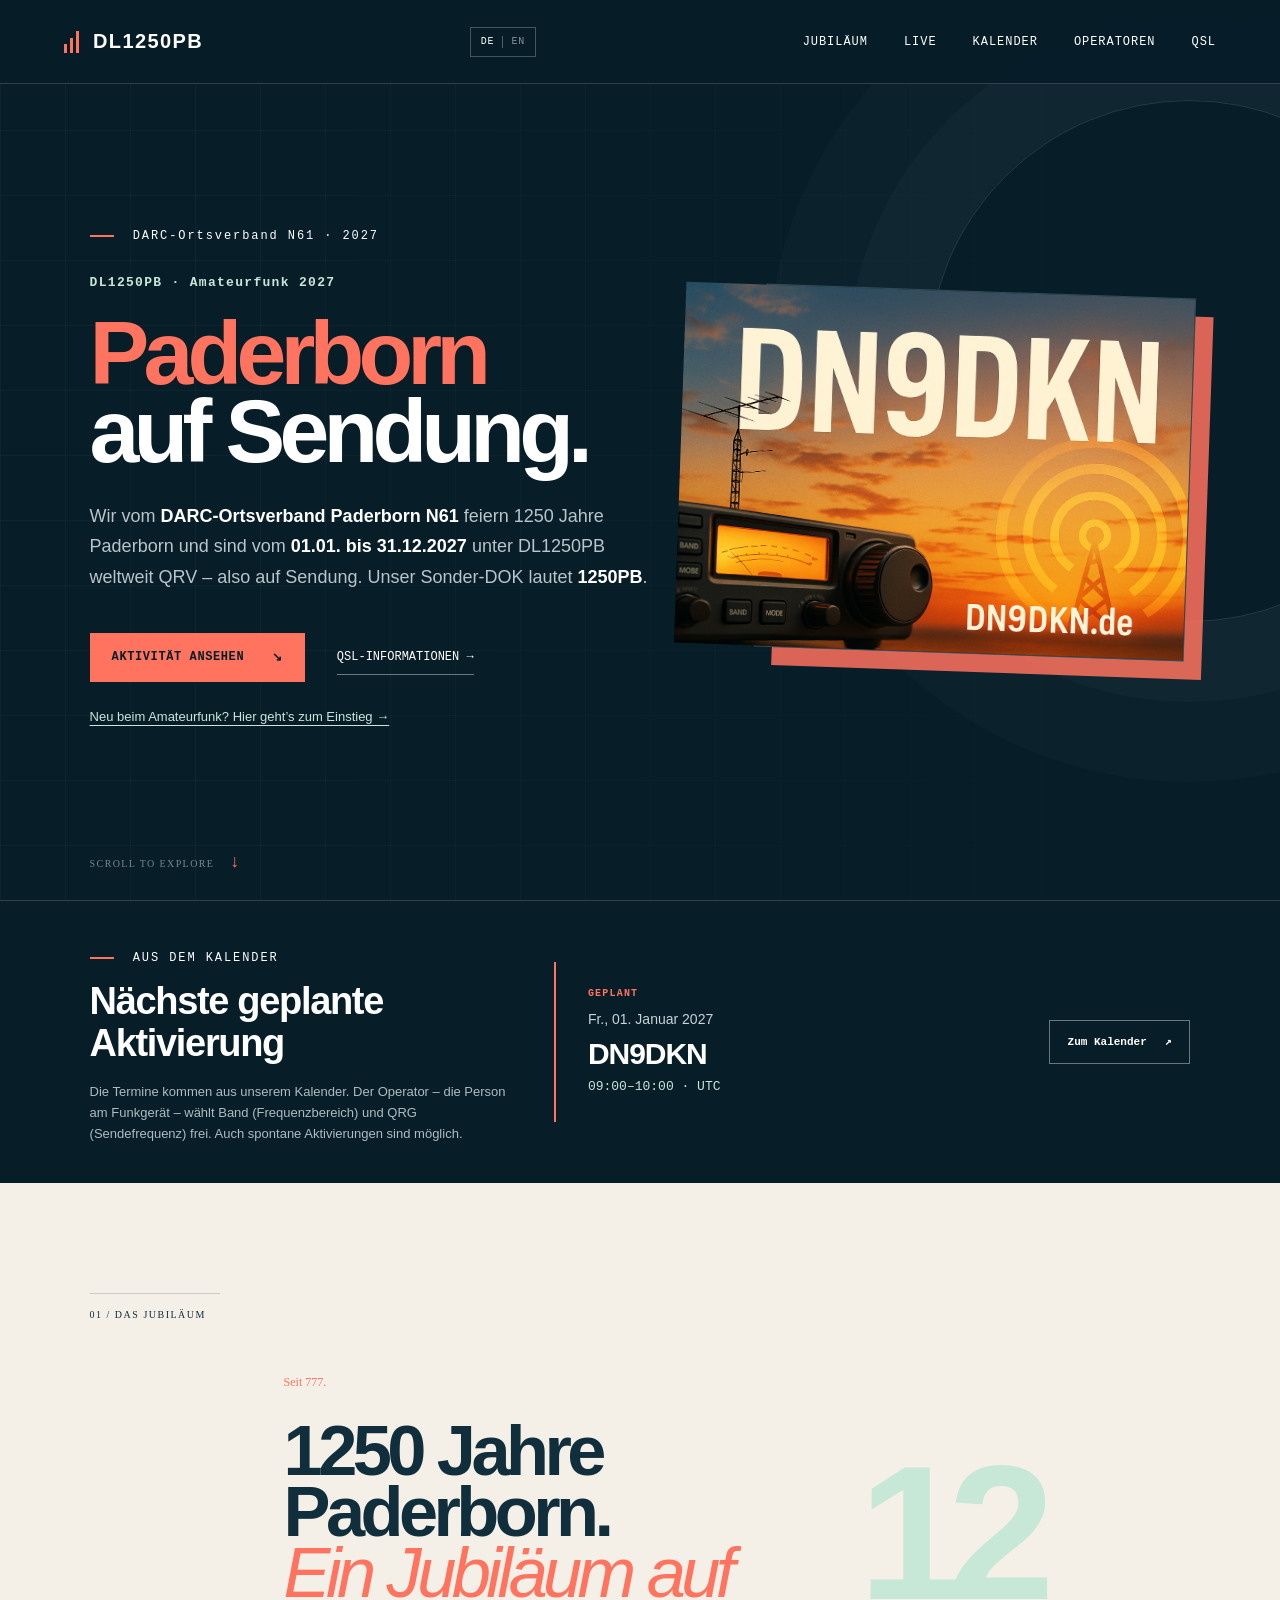
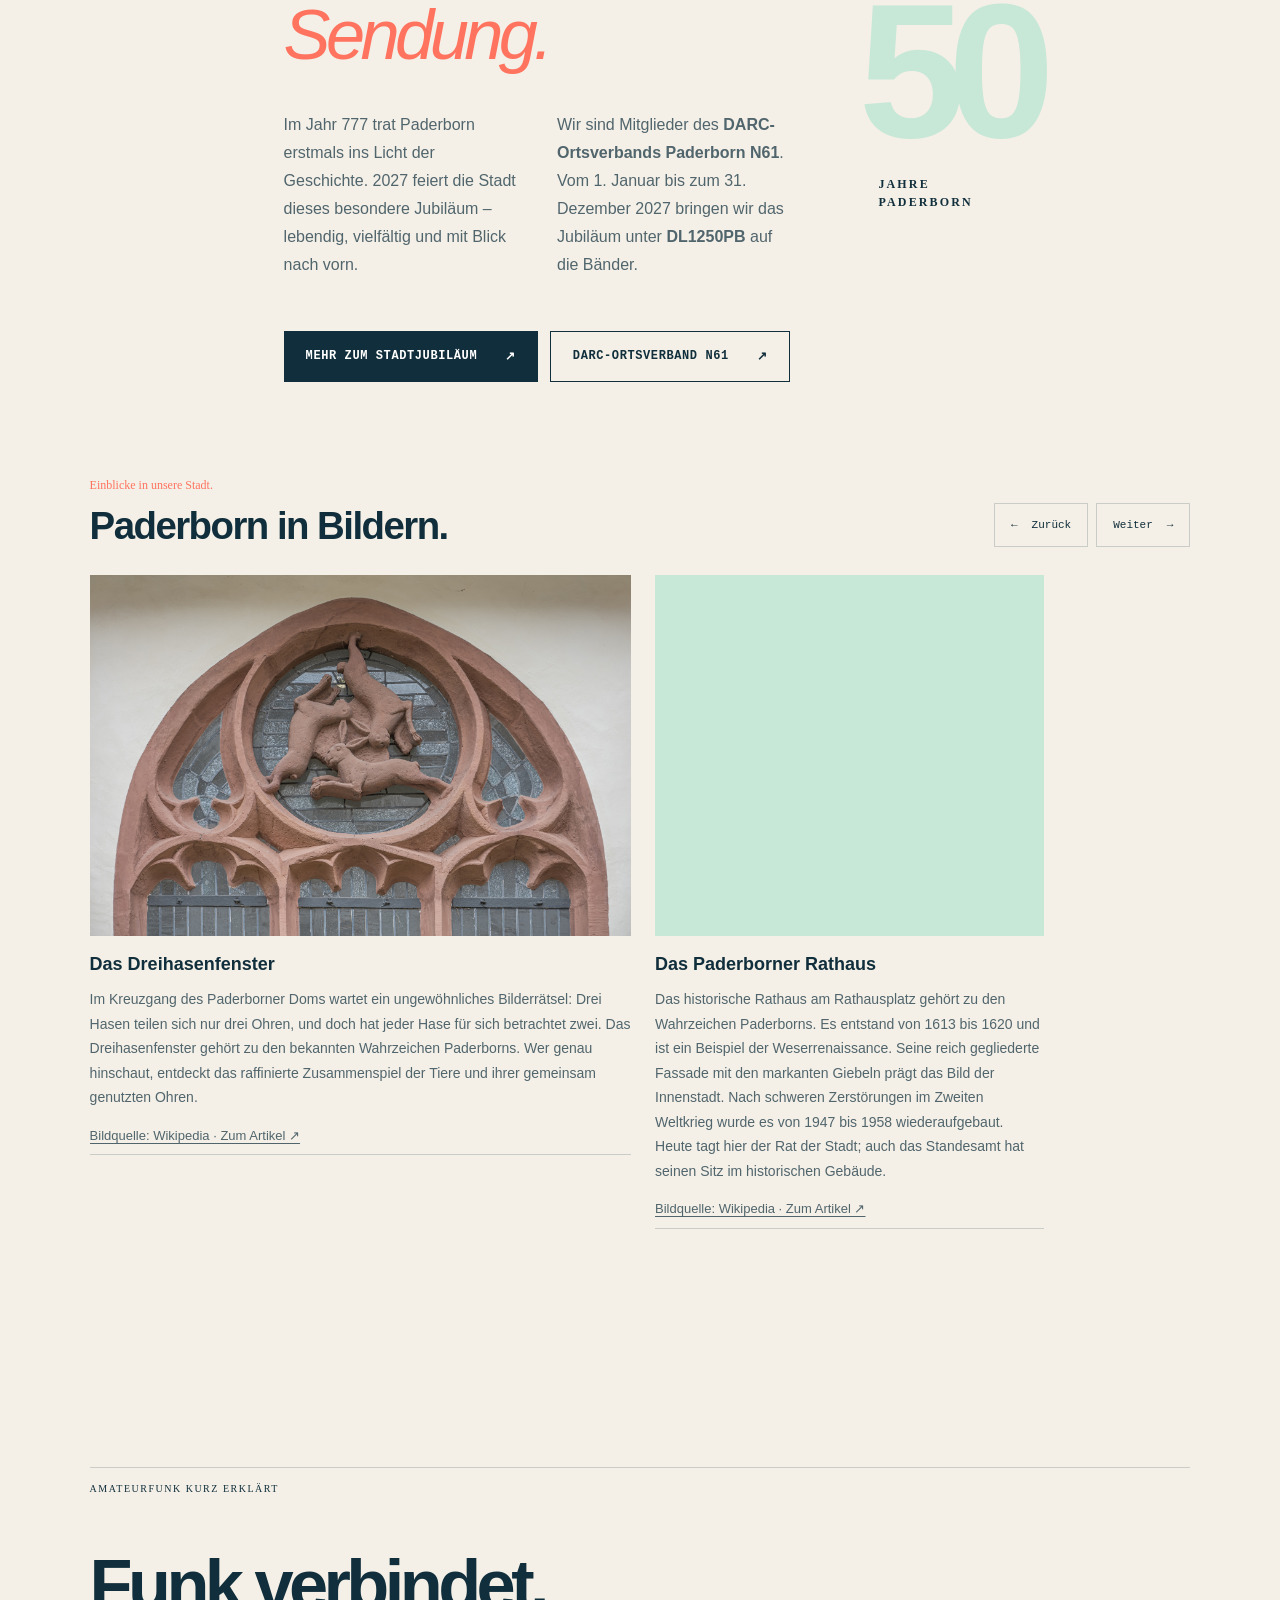
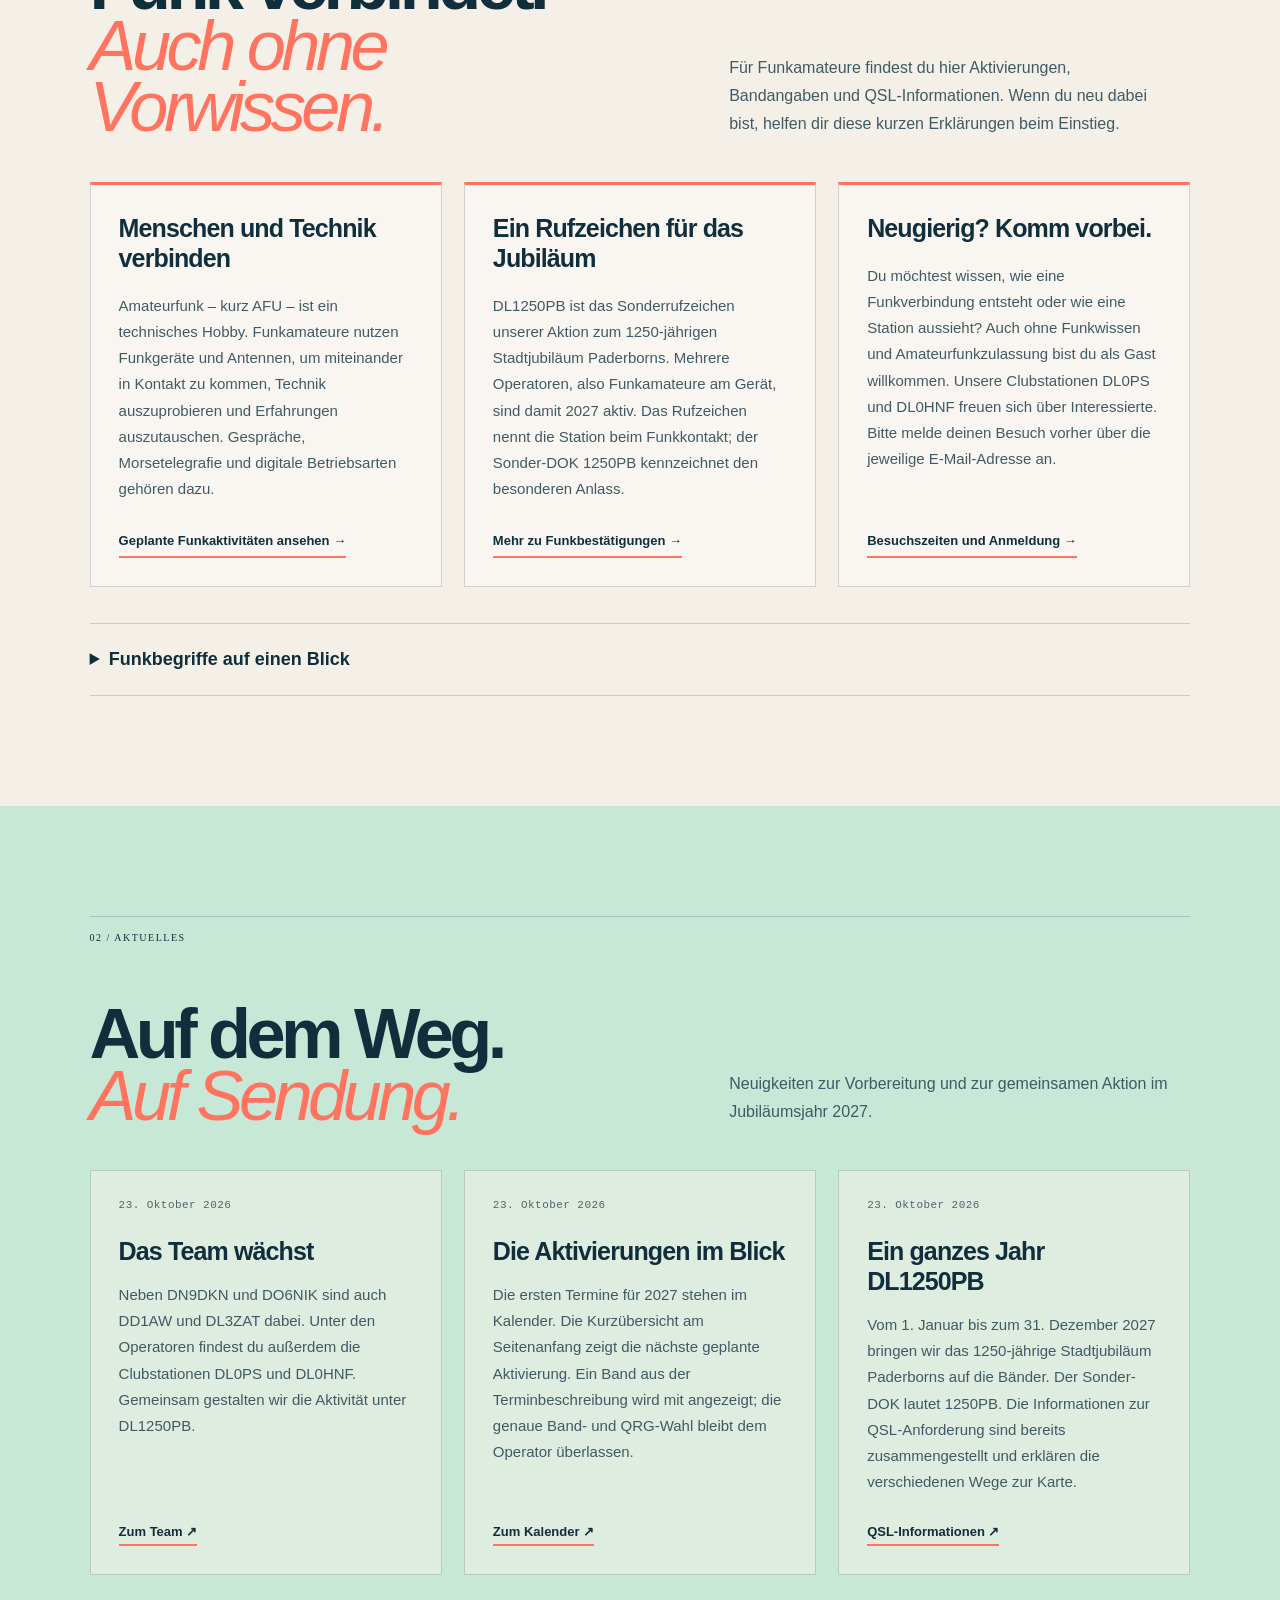
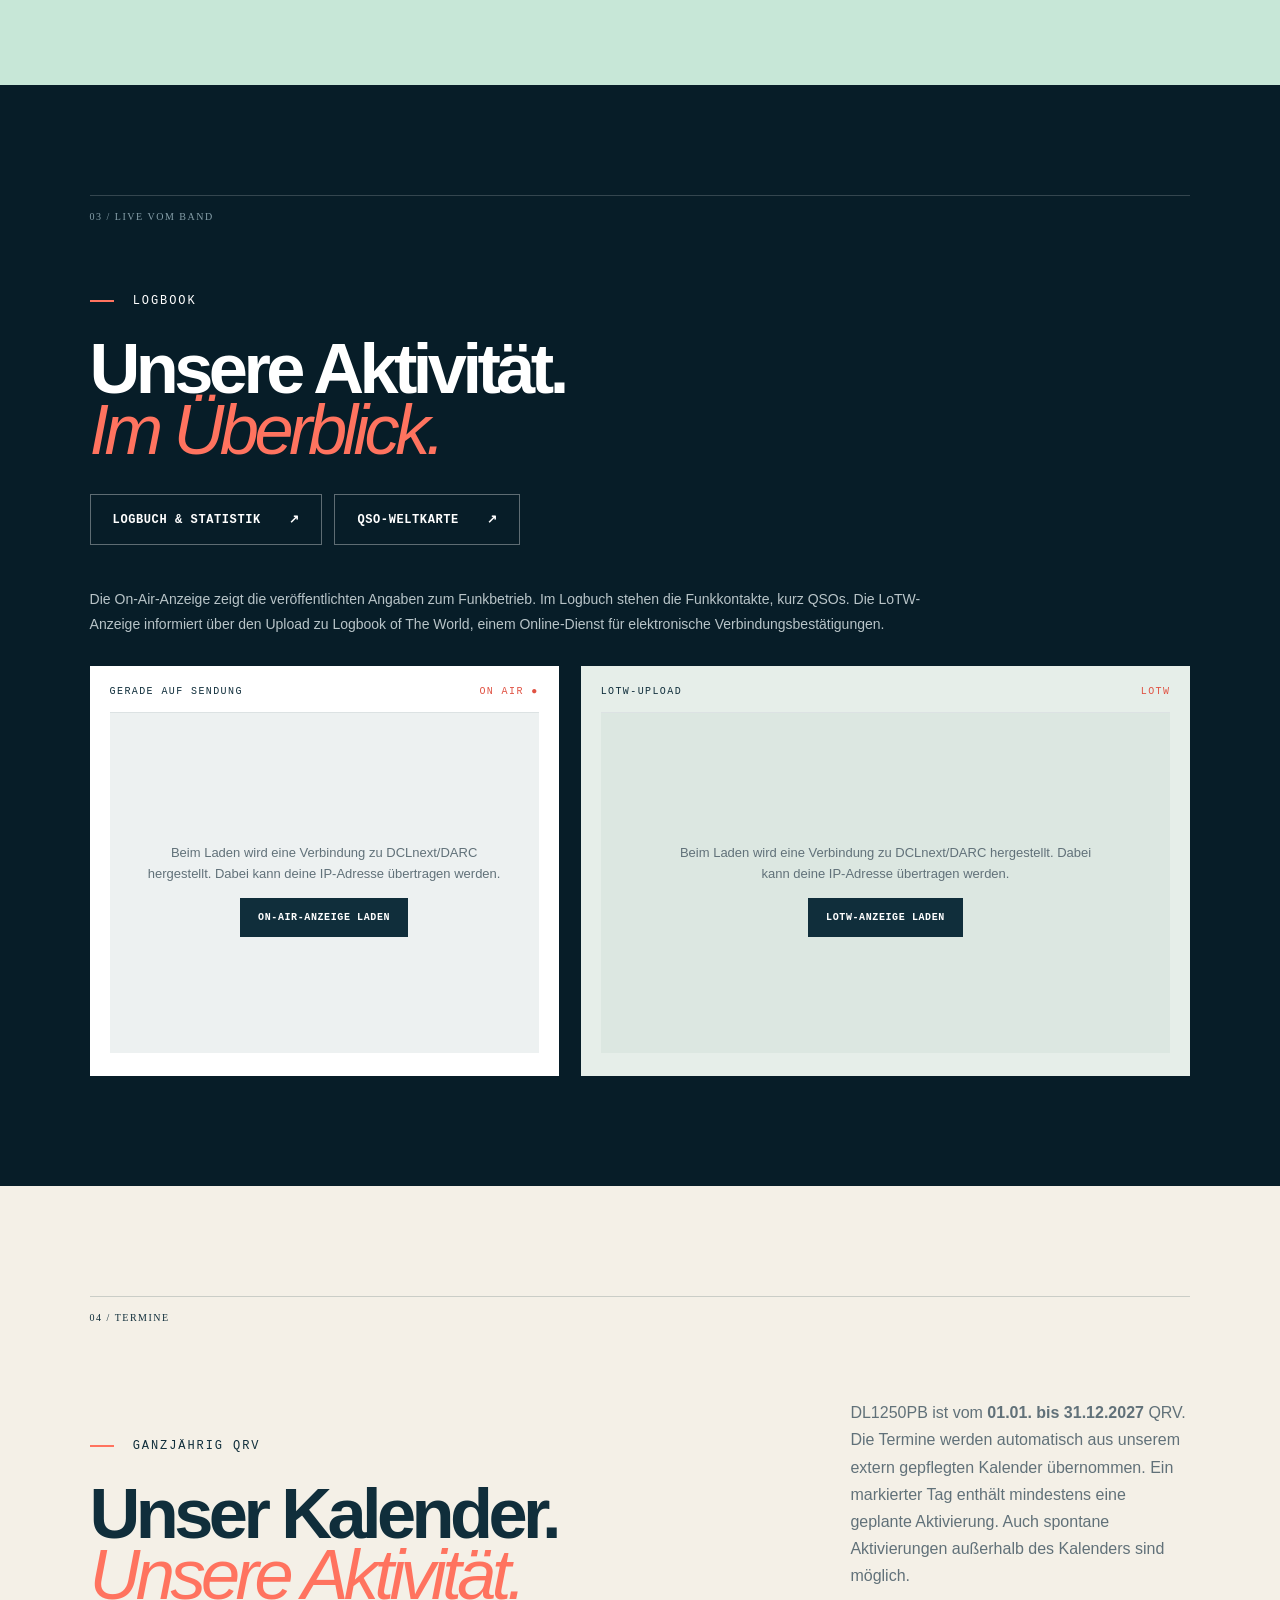
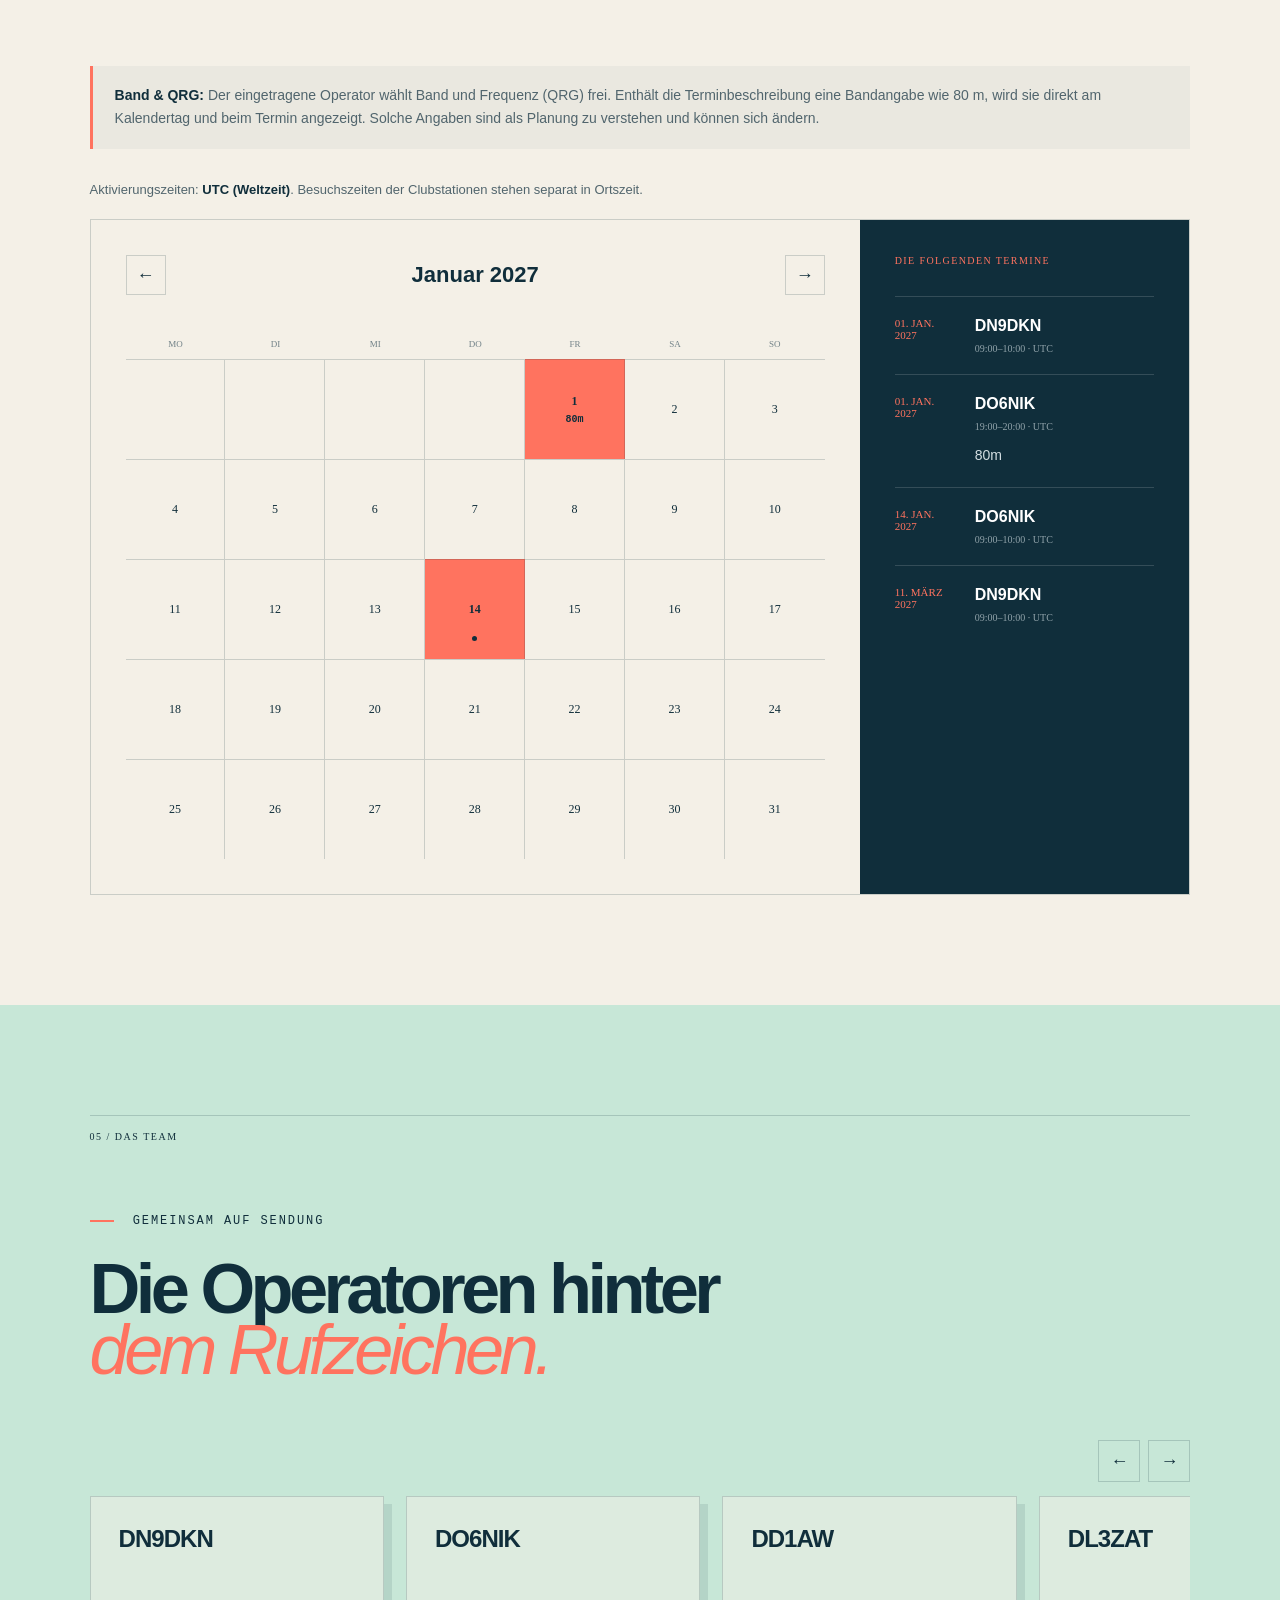
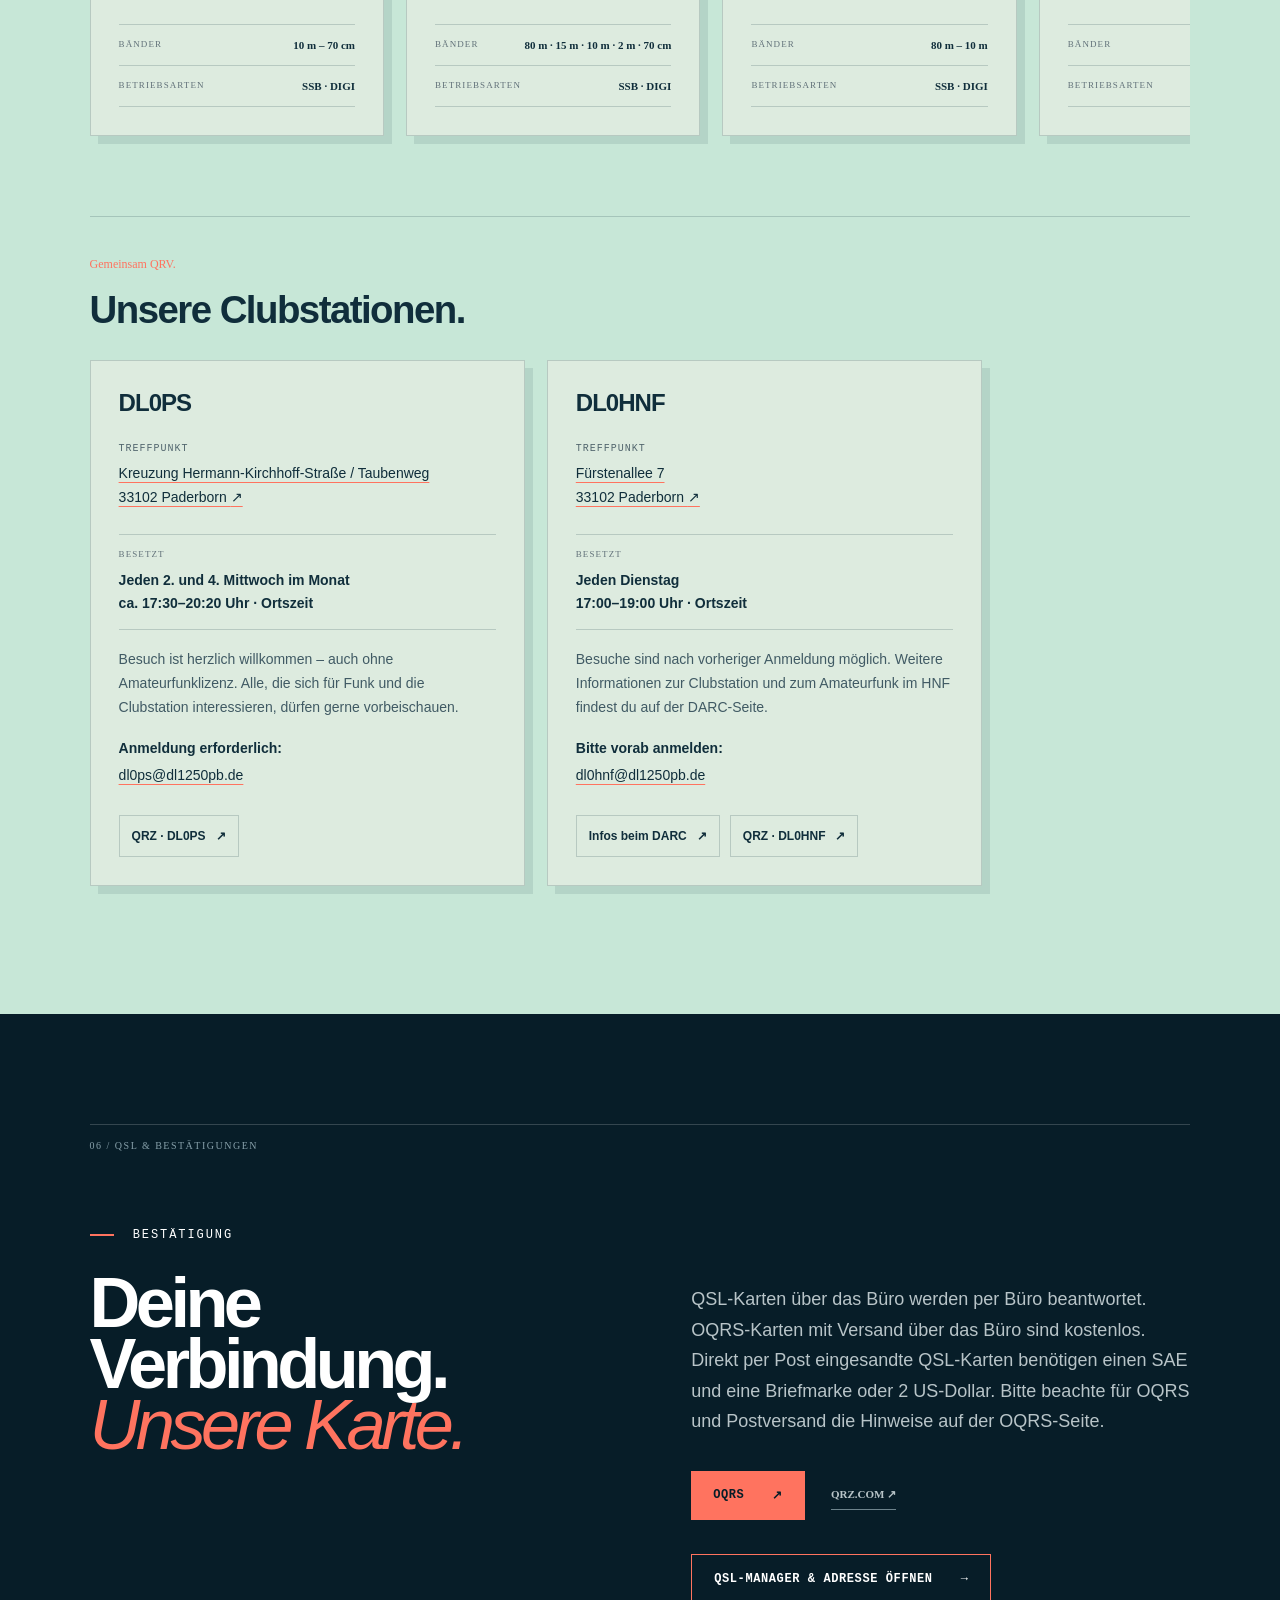
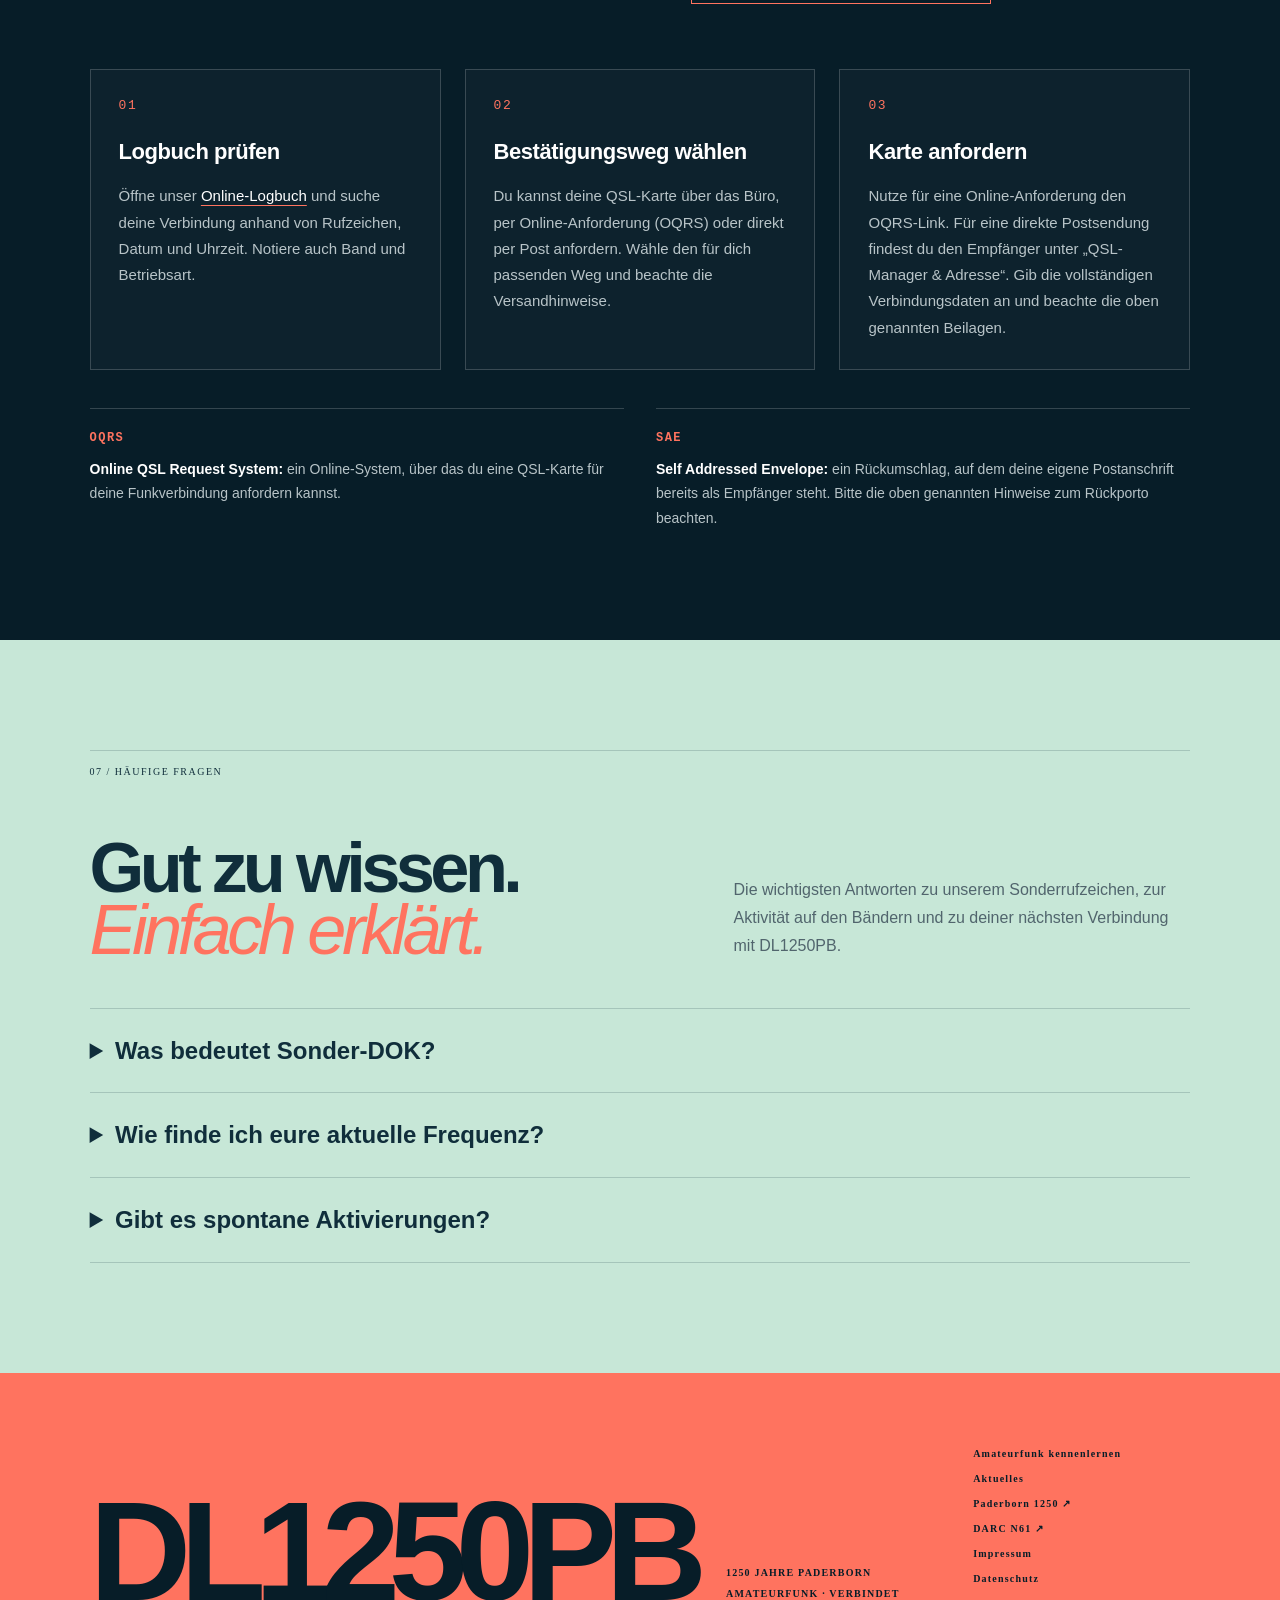
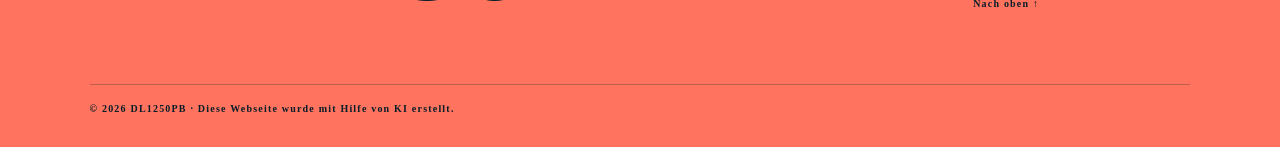
==== commit f64c41c2: "FAQ, Operatoren und Clubstationsadressen korrigieren" ====
--- a/index.html
+++ b/index.html
@@ -23,12 +23,12 @@
   <meta name="twitter:title" content="DL1250PB – 1250 Jahre Paderborn 2027 | Amateurfunk" data-content-de="DL1250PB – 1250 Jahre Paderborn 2027 | Amateurfunk" data-content-en="DL1250PB – Paderborn 1250th Anniversary 2027 | Amateur Radio">
   <meta name="twitter:description" content="DL1250PB zum Jubiläum 1250 Jahre Paderborn 2027: Sonder-DOK 1250PB, Aktivierungskalender, QSL und Besuche bei den Clubstationen DL0PS und DL0HNF." data-content-de="DL1250PB zum Jubiläum 1250 Jahre Paderborn 2027: Sonder-DOK 1250PB, Aktivierungskalender, QSL und Besuche bei den Clubstationen DL0PS und DL0HNF." data-content-en="DL1250PB celebrates Paderborn’s 1250th anniversary in 2027: special DOK 1250PB, amateur radio events, QSL information and club station visits.">
   <meta name="twitter:image" content="https://dl1250pb.de/qsl/dl1250pb.png">
-  <link rel="stylesheet" href="styles.css?v=20261023-seo-visitors">
-  <link rel="stylesheet" href="gallery.css?v=20261023-seo-visitors">
-  <link rel="stylesheet" href="info.css?v=20261023-seo-visitors">
-  <link rel="stylesheet" href="content.css?v=20261023-seo-visitors">
-  <link rel="stylesheet" href="activation.css?v=20261023-seo-visitors">
-  <link rel="stylesheet" href="basics.css?v=20261023-seo-visitors">
+  <link rel="stylesheet" href="styles.css?v=20261023-addresses-utc">
+  <link rel="stylesheet" href="gallery.css?v=20261023-addresses-utc">
+  <link rel="stylesheet" href="info.css?v=20261023-addresses-utc">
+  <link rel="stylesheet" href="content.css?v=20261023-addresses-utc">
+  <link rel="stylesheet" href="activation.css?v=20261023-addresses-utc">
+  <link rel="stylesheet" href="basics.css?v=20261023-addresses-utc">
   <script type="application/ld+json">
 {
   "@context": "https://schema.org",
@@ -99,7 +99,19 @@
       "sameAs": [
         "https://www.qrz.com/db/DL0PS"
       ],
-      "description": "Besuche nach Anmeldung: jeden zweiten und vierten Mittwoch im Monat, etwa 17:30 bis 20:20 Uhr Ortszeit. Auch Gäste ohne Amateurfunklizenz sind willkommen."
+      "description": "Besuche nach Anmeldung: jeden zweiten und vierten Mittwoch im Monat, etwa 17:30 bis 20:20 Uhr Ortszeit. Auch Gäste ohne Amateurfunklizenz sind willkommen.",
+      "location": {
+        "@type": "Place",
+        "name": "Clubstation DL0PS",
+        "address": {
+          "@type": "PostalAddress",
+          "streetAddress": "Hermann-Kirchhoff-Straße / Taubenweg",
+          "postalCode": "33102",
+          "addressLocality": "Paderborn",
+          "addressCountry": "DE"
+        },
+        "hasMap": "https://www.google.com/maps/search/?api=1&query=Hermann-Kirchhoff-Stra%C3%9Fe+%2F+Taubenweg%2C+33102+Paderborn"
+      }
     },
     {
       "@type": "Organization",
@@ -111,7 +123,19 @@
         "https://www.qrz.com/db/DL0HNF",
         "https://www.darc.de/der-club/distrikte/n/ortsverbaende/61/dl0hnf-amateurfunk-im-hnf/"
       ],
-      "description": "Besuche nach Anmeldung: jeden Dienstag von 17:00 bis 19:00 Uhr Ortszeit."
+      "description": "Besuche nach Anmeldung: jeden Dienstag von 17:00 bis 19:00 Uhr Ortszeit.",
+      "location": {
+        "@type": "Place",
+        "name": "Clubstation DL0HNF",
+        "address": {
+          "@type": "PostalAddress",
+          "streetAddress": "Fürstenallee 7",
+          "postalCode": "33102",
+          "addressLocality": "Paderborn",
+          "addressCountry": "DE"
+        },
+        "hasMap": "https://www.google.com/maps/place//data=!4m2!3m1!1s0x47ba4b7db1359147:0x75496d53d80a2d58?sa=X&ved=1t:8290&ictx=111"
+      }
     }
   ]
 }
@@ -232,6 +256,7 @@
       <div class="section-label" data-de="04 / TERMINE" data-en="04 / SCHEDULE">04 / TERMINE</div>
       <div class="calendar-heading"><div><p class="eyebrow ink" data-de="<span></span> GANZJÄHRIG QRV" data-en="<span></span> ACTIVE ALL YEAR"><span></span> GANZJÄHRIG QRV</p><h2 data-de="Unser Kalender.<br><em>Unsere Aktivität.</em>" data-en="Our calendar.<br><em>Our activity.</em>">Unser Kalender.<br><em>Unsere Aktivität.</em></h2></div><p data-de="DL1250PB ist vom <strong>01.01. bis 31.12.2027</strong> QRV. Die Termine werden automatisch aus unserem extern gepflegten Kalender übernommen. Ein markierter Tag enthält mindestens eine geplante Aktivierung. Auch spontane Aktivierungen außerhalb des Kalenders sind möglich." data-en="DL1250PB will be active from <strong>1 January to 31 December 2027</strong>. Events are automatically loaded from our externally maintained calendar. A highlighted day contains at least one planned activation. Spontaneous activations outside the calendar are also possible.">DL1250PB ist vom <strong>01.01. bis 31.12.2027</strong> QRV. Die Termine werden automatisch aus unserem extern gepflegten Kalender übernommen. Ein markierter Tag enthält mindestens eine geplante Aktivierung. Auch spontane Aktivierungen außerhalb des Kalenders sind möglich.</p></div>
       <p class="calendar-note" data-de="<strong>Band &amp; QRG:</strong> Der eingetragene Operator wählt Band und Frequenz (QRG) frei. Enthält die Terminbeschreibung eine Bandangabe wie 80 m, wird sie direkt am Kalendertag und beim Termin angezeigt. Solche Angaben sind als Planung zu verstehen und können sich ändern." data-en="<strong>Band &amp; frequency:</strong> The scheduled operator is free to choose the band and operating frequency (QRG). If the event description includes a band such as 80 m, it appears directly on the calendar day and alongside the event. These details are plans and may change."><strong>Band &amp; QRG:</strong> Der eingetragene Operator wählt Band und Frequenz (QRG) frei. Enthält die Terminbeschreibung eine Bandangabe wie 80 m, wird sie direkt am Kalendertag und beim Termin angezeigt. Solche Angaben sind als Planung zu verstehen und können sich ändern.</p>
+      <p class="calendar-timezone" data-de="Aktivierungszeiten: <strong>UTC (Weltzeit)</strong>. Besuchszeiten der Clubstationen stehen separat in Ortszeit." data-en="Activation times: <strong>UTC (Coordinated Universal Time)</strong>. Club station visiting times are listed separately in local time.">Aktivierungszeiten: <strong>UTC (Weltzeit)</strong>. Besuchszeiten der Clubstationen stehen separat in Ortszeit.</p>
       <div class="calendar-shell">
         <div class="calendar-card">
           <div class="calendar-controls"><button id="calendar-prev" type="button" aria-label="Vorheriger Monat">←</button><h3 id="calendar-month" aria-live="polite"></h3><button id="calendar-next" type="button" aria-label="Nächster Monat">→</button></div>
@@ -250,8 +275,8 @@
         <div class="operator-grid" id="operator-list" tabindex="0">
           <article class="operator"><h3>DN9DKN</h3><dl><div><dt data-de="BÄNDER" data-en="BANDS">BÄNDER</dt><dd>10 m – 70 cm</dd></div><div><dt data-de="BETRIEBSARTEN" data-en="MODES">BETRIEBSARTEN</dt><dd>SSB · DIGI</dd></div></dl></article>
           <article class="operator"><h3>DO6NIK</h3><dl><div><dt data-de="BÄNDER" data-en="BANDS">BÄNDER</dt><dd>80 m · 15 m · 10 m · 2 m · 70 cm</dd></div><div><dt data-de="BETRIEBSARTEN" data-en="MODES">BETRIEBSARTEN</dt><dd>SSB · DIGI</dd></div></dl></article>
-          <article class="operator"><h3>DD1AW</h3><dl><div><dt data-de="BÄNDER" data-en="BANDS">BÄNDER</dt><dd>80 m – 10 m</dd></div><div><dt data-de="BETRIEBSARTEN" data-en="MODES">BETRIEBSARTEN</dt><dd>DIGI · SSB</dd></div></dl></article>
-          <article class="operator"><h3>DL3ZAT</h3><dl><div><dt data-de="BÄNDER" data-en="BANDS">BÄNDER</dt><dd>80 m – 10 m</dd></div><div><dt data-de="BETRIEBSARTEN" data-en="MODES">BETRIEBSARTEN</dt><dd>DIGI · SSB</dd></div></dl></article>
+          <article class="operator"><h3>DD1AW</h3><dl><div><dt data-de="BÄNDER" data-en="BANDS">BÄNDER</dt><dd>80 m – 10 m</dd></div><div><dt data-de="BETRIEBSARTEN" data-en="MODES">BETRIEBSARTEN</dt><dd>SSB · DIGI</dd></div></dl></article>
+          <article class="operator"><h3>DL3ZAT</h3><dl><div><dt data-de="BÄNDER" data-en="BANDS">BÄNDER</dt><dd>80 m – 10 m</dd></div><div><dt data-de="BETRIEBSARTEN" data-en="MODES">BETRIEBSARTEN</dt><dd>SSB · DIGI</dd></div></dl></article>
         </div>
       </div>
       <div class="clubstations-heading">
@@ -261,6 +286,7 @@
       <div class="operator-grid clubstation-grid" id="clubstation-list" tabindex="0" aria-labelledby="clubstations-title">
 <article class="operator clubstation">
           <h3 id="dl0ps">DL0PS</h3>
+          <address class="clubstation-address"><span class="clubstation-address-label" data-de="TREFFPUNKT" data-en="LOCATION">TREFFPUNKT</span><a href="https://www.google.com/maps/search/?api=1&amp;query=Hermann-Kirchhoff-Stra%C3%9Fe+%2F+Taubenweg%2C+33102+Paderborn" target="_blank" rel="noopener"><span data-de="Kreuzung Hermann-Kirchhoff-Straße / Taubenweg" data-en="Hermann-Kirchhoff-Straße / Taubenweg junction">Kreuzung Hermann-Kirchhoff-Straße / Taubenweg</span><br>33102 Paderborn <span aria-hidden="true">↗</span></a></address>
           <dl class="clubstation-hours"><div><dt data-de="BESETZT" data-en="STAFFED">BESETZT</dt><dd><span data-de="Jeden 2. und 4. Mittwoch im Monat" data-en="Every 2nd and 4th Wednesday of the month">Jeden 2. und 4. Mittwoch im Monat</span><br><span data-de="ca. 17:30–20:20 Uhr · Ortszeit" data-en="approx. 17:30–20:20 · local time">ca. 17:30–20:20 Uhr · Ortszeit</span></dd></div></dl>
           <p class="clubstation-welcome" data-de="Besuch ist herzlich willkommen – auch ohne Amateurfunklizenz. Alle, die sich für Funk und die Clubstation interessieren, dürfen gerne vorbeischauen." data-en="Visitors are warmly welcome, including those without an amateur radio licence. Anyone interested in radio and the club station is welcome to visit.">Besuch ist herzlich willkommen – auch ohne Amateurfunklizenz. Alle, die sich für Funk und die Clubstation interessieren, dürfen gerne vorbeischauen.</p>
           <p class="clubstation-registration"><strong data-de="Anmeldung erforderlich:" data-en="Advance registration required:">Anmeldung erforderlich:</strong> <a href="mailto:dl0ps@dl1250pb.de">dl0ps@dl1250pb.de</a></p>
@@ -268,6 +294,7 @@
         </article>
         <article class="operator clubstation">
           <h3 id="dl0hnf">DL0HNF</h3>
+          <address class="clubstation-address"><span class="clubstation-address-label" data-de="TREFFPUNKT" data-en="LOCATION">TREFFPUNKT</span><a href="https://www.google.com/maps/place//data=!4m2!3m1!1s0x47ba4b7db1359147:0x75496d53d80a2d58?sa=X&amp;ved=1t:8290&amp;ictx=111" target="_blank" rel="noopener"><span data-de="Fürstenallee 7" data-en="Fürstenallee 7">Fürstenallee 7</span><br>33102 Paderborn <span aria-hidden="true">↗</span></a></address>
           <dl class="clubstation-hours"><div><dt data-de="BESETZT" data-en="STAFFED">BESETZT</dt><dd><span data-de="Jeden Dienstag" data-en="Every Tuesday">Jeden Dienstag</span><br><span data-de="17:00–19:00 Uhr · Ortszeit" data-en="17:00–19:00 · local time">17:00–19:00 Uhr · Ortszeit</span></dd></div></dl>
           <p class="clubstation-welcome" data-de="Besuche sind nach vorheriger Anmeldung möglich. Weitere Informationen zur Clubstation und zum Amateurfunk im HNF findest du auf der DARC-Seite." data-en="Visits are possible by prior arrangement. Further information about the club station and amateur radio at the HNF is available on the DARC website.">Besuche sind nach vorheriger Anmeldung möglich. Weitere Informationen zur Clubstation und zum Amateurfunk im HNF findest du auf der DARC-Seite.</p>
           <p class="clubstation-registration"><strong data-de="Bitte vorab anmelden:" data-en="Please register in advance:">Bitte vorab anmelden:</strong> <a href="mailto:dl0hnf@dl1250pb.de">dl0hnf@dl1250pb.de</a></p>
@@ -301,7 +328,6 @@
         <p data-de="Die wichtigsten Antworten zu unserem Sonderrufzeichen, zur Aktivität auf den Bändern und zu deiner nächsten Verbindung mit DL1250PB." data-en="Key answers about our special callsign, activity on the bands, and your next contact with DL1250PB.">Die wichtigsten Antworten zu unserem Sonderrufzeichen, zur Aktivität auf den Bändern und zu deiner nächsten Verbindung mit DL1250PB.</p>
       </div>
       <div class="faq-list">
-        <details><summary data-de="DL1250PB, 1250PB oder DL1250 – was bedeuten die Bezeichnungen?" data-en="DL1250PB, 1250PB or DL1250—what do these names mean?">DL1250PB, 1250PB oder DL1250 – was bedeuten die Bezeichnungen?</summary><p data-de="Unser vollständiges Sonderrufzeichen lautet &lt;strong&gt;DL1250PB&lt;/strong&gt;. &lt;strong&gt;1250PB&lt;/strong&gt; ist der Sonder-DOK zum Jubiläum &lt;strong&gt;1250 Jahre Paderborn&lt;/strong&gt;. Bei &lt;strong&gt;DL1250&lt;/strong&gt; fehlt die Endung „PB“ unseres Rufzeichens. Beim Funkkontakt wird das vollständige Rufzeichen DL1250PB verwendet." data-en="Our full special callsign is &lt;strong&gt;DL1250PB&lt;/strong&gt;. &lt;strong&gt;1250PB&lt;/strong&gt; is the special DOK for &lt;strong&gt;Paderborn’s 1250th anniversary&lt;/strong&gt;. The shortened spelling &lt;strong&gt;DL1250&lt;/strong&gt; leaves out the “PB” ending. The full callsign DL1250PB is used for radio contacts.">Unser vollständiges Sonderrufzeichen lautet <strong>DL1250PB</strong>. <strong>1250PB</strong> ist der Sonder-DOK zum Jubiläum <strong>1250 Jahre Paderborn</strong>. Bei <strong>DL1250</strong> fehlt die Endung „PB“ unseres Rufzeichens. Beim Funkkontakt wird das vollständige Rufzeichen DL1250PB verwendet.</p></details>
         <details><summary data-de="Was bedeutet Sonder-DOK?" data-en="What does special DOK mean?">Was bedeutet Sonder-DOK?</summary><p data-de="Der DOK ist der Distrikts- und Ortsverbandskenner des DARC. Für besondere Anlässe gibt es Sonder-DOKs. Unser Sonder-DOK &lt;strong&gt;1250PB&lt;/strong&gt; steht für das 1250-jährige Stadtjubiläum Paderborns. Unser Rufzeichen lautet &lt;strong&gt;DL1250PB&lt;/strong&gt;; der Ortsverband Paderborn hat den DOK &lt;strong&gt;N61&lt;/strong&gt;." data-en="A DOK identifies a DARC district and local chapter. Special DOKs mark special occasions. Our special DOK &lt;strong&gt;1250PB&lt;/strong&gt; celebrates Paderborn’s 1,250th anniversary. Our callsign is &lt;strong&gt;DL1250PB&lt;/strong&gt;; the Paderborn local chapter’s DOK is &lt;strong&gt;N61&lt;/strong&gt;.">Der DOK ist der Distrikts- und Ortsverbandskenner des DARC. Für besondere Anlässe gibt es Sonder-DOKs. Unser Sonder-DOK <strong>1250PB</strong> steht für das 1250-jährige Stadtjubiläum Paderborns. Unser Rufzeichen lautet <strong>DL1250PB</strong>; der Ortsverband Paderborn hat den DOK <strong>N61</strong>.</p></details>
         <details><summary data-de="Wie finde ich eure aktuelle Frequenz?" data-en="How do I find your current frequency?">Wie finde ich eure aktuelle Frequenz?</summary><p data-de="Lade im Abschnitt &lt;a href=&quot;#live&quot;&gt;Live&lt;/a&gt; die On-Air-Anzeige, um die dort veröffentlichten Aktivitätsangaben zu sehen. Band und Frequenz (QRG) wählt der jeweilige Operator frei. Bandangaben im Kalender sind Planungen und können sich ändern." data-en="Load the on-air widget in the &lt;a href=&quot;#live&quot;&gt;Live section&lt;/a&gt; to see the activity information published there. Each operator is free to choose the band and operating frequency (QRG). Band details in the calendar are plans and may change.">Lade im Abschnitt <a href="#live">Live</a> die On-Air-Anzeige, um die dort veröffentlichten Aktivitätsangaben zu sehen. Band und Frequenz (QRG) wählt der jeweilige Operator frei. Bandangaben im Kalender sind Planungen und können sich ändern.</p></details>
         <details><summary data-de="Gibt es spontane Aktivierungen?" data-en="Are spontaneous activations possible?">Gibt es spontane Aktivierungen?</summary><p data-de="Ja. Vom &lt;strong&gt;1. Januar bis 31. Dezember 2027&lt;/strong&gt; sind auch kurzfristige Aktivierungen möglich, die nicht im Kalender stehen. Schau deshalb zusätzlich in die &lt;a href=&quot;#live&quot;&gt;Live-Anzeige&lt;/a&gt;." data-en="Yes. From &lt;strong&gt;1 January to 31 December 2027&lt;/strong&gt;, activations may also take place at short notice without a calendar entry. Check the &lt;a href=&quot;#live&quot;&gt;live activity display&lt;/a&gt; as well.">Ja. Vom <strong>1. Januar bis 31. Dezember 2027</strong> sind auch kurzfristige Aktivierungen möglich, die nicht im Kalender stehen. Schau deshalb zusätzlich in die <a href="#live">Live-Anzeige</a>.</p></details>
@@ -310,6 +336,6 @@
   </main>
 
   <footer><div class="footer-call">DL1250PB</div><div><p data-de="1250 JAHRE PADERBORN" data-en="1250 YEARS OF PADERBORN">1250 JAHRE PADERBORN</p><p data-de="AMATEURFUNK · VERBINDET" data-en="AMATEUR RADIO · CONNECTS">AMATEURFUNK · VERBINDET</p></div><div class="footer-links"><a href="#amateurfunk" data-de="Amateurfunk kennenlernen" data-en="Discover amateur radio">Amateurfunk kennenlernen</a><a href="#aktuelles" data-de="Aktuelles" data-en="News">Aktuelles</a><a href="https://www.paderborn1250.de/de/" data-href-de="https://www.paderborn1250.de/de/" data-href-en="https://www.paderborn1250.de/en/" target="_blank" rel="noopener">Paderborn 1250 ↗</a><a href="https://www.darc.de/der-club/distrikte/n/ortsverbaende/61/" target="_blank" rel="noopener">DARC N61 ↗</a><a href="impressum.html" rel="nofollow" data-de="Impressum" data-en="Legal notice">Impressum</a><a href="datenschutz.html" rel="nofollow" data-de="Datenschutz" data-en="Privacy">Datenschutz</a><a href="#top" data-de="Nach oben ↑" data-en="Back to top ↑">Nach oben ↑</a></div><p class="copyright">© 2026 DL1250PB · <span data-de="Diese Webseite wurde mit Hilfe von KI erstellt." data-en="This website was created with the help of AI.">Diese Webseite wurde mit Hilfe von KI erstellt.</span></p></footer>
-  <script src="script.js?v=20261023-seo-visitors"></script>
+  <script src="script.js?v=20261023-addresses-utc"></script>
 </body>
 </html>
--- a/content.css
+++ b/content.css
@@ -42,6 +42,44 @@
   margin: 62px 0 28px;
   padding-top: 28px;
   border-top: 1px solid var(--line);
+}
+
+.clubstation-address {
+  margin: 0 0 24px;
+  font-size: 14px;
+  font-style: normal;
+  line-height: 1.7;
+  overflow-wrap: anywhere;
+}
+
+.clubstation-address-label {
+  display: block;
+  margin-bottom: 8px;
+  color: #51656d;
+  font: 500 10px monospace;
+  letter-spacing: .1em;
+}
+
+.clubstation-address a {
+  text-decoration: underline;
+  text-decoration-color: var(--coral);
+  text-underline-offset: 4px;
+}
+
+.clubstation-address a:focus-visible {
+  outline: 3px solid var(--ink);
+  outline-offset: 4px;
+}
+
+.calendar-timezone {
+  margin: 0 0 18px;
+  color: #51656d;
+  font-size: 13px;
+  line-height: 1.7;
+}
+
+.calendar-timezone strong {
+  color: var(--ink);
 }
 
 .clubstations-heading h3 {
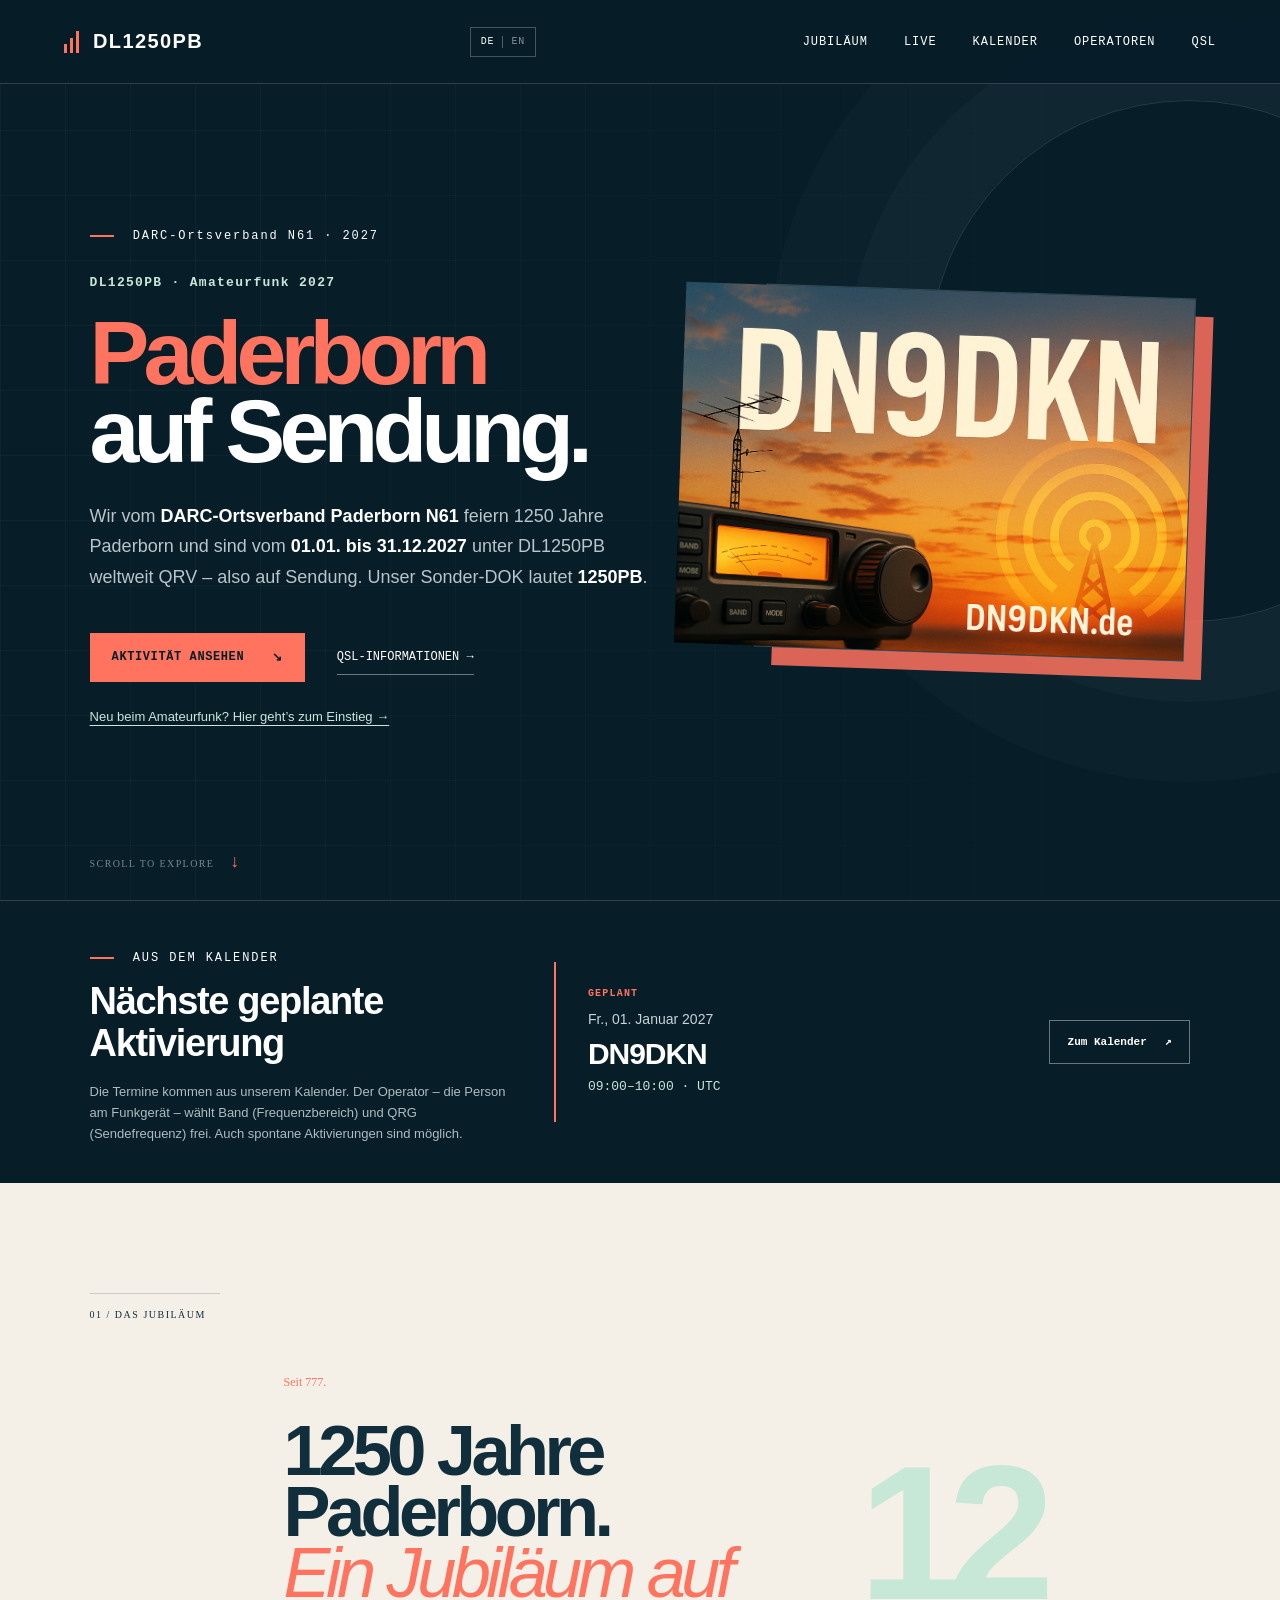
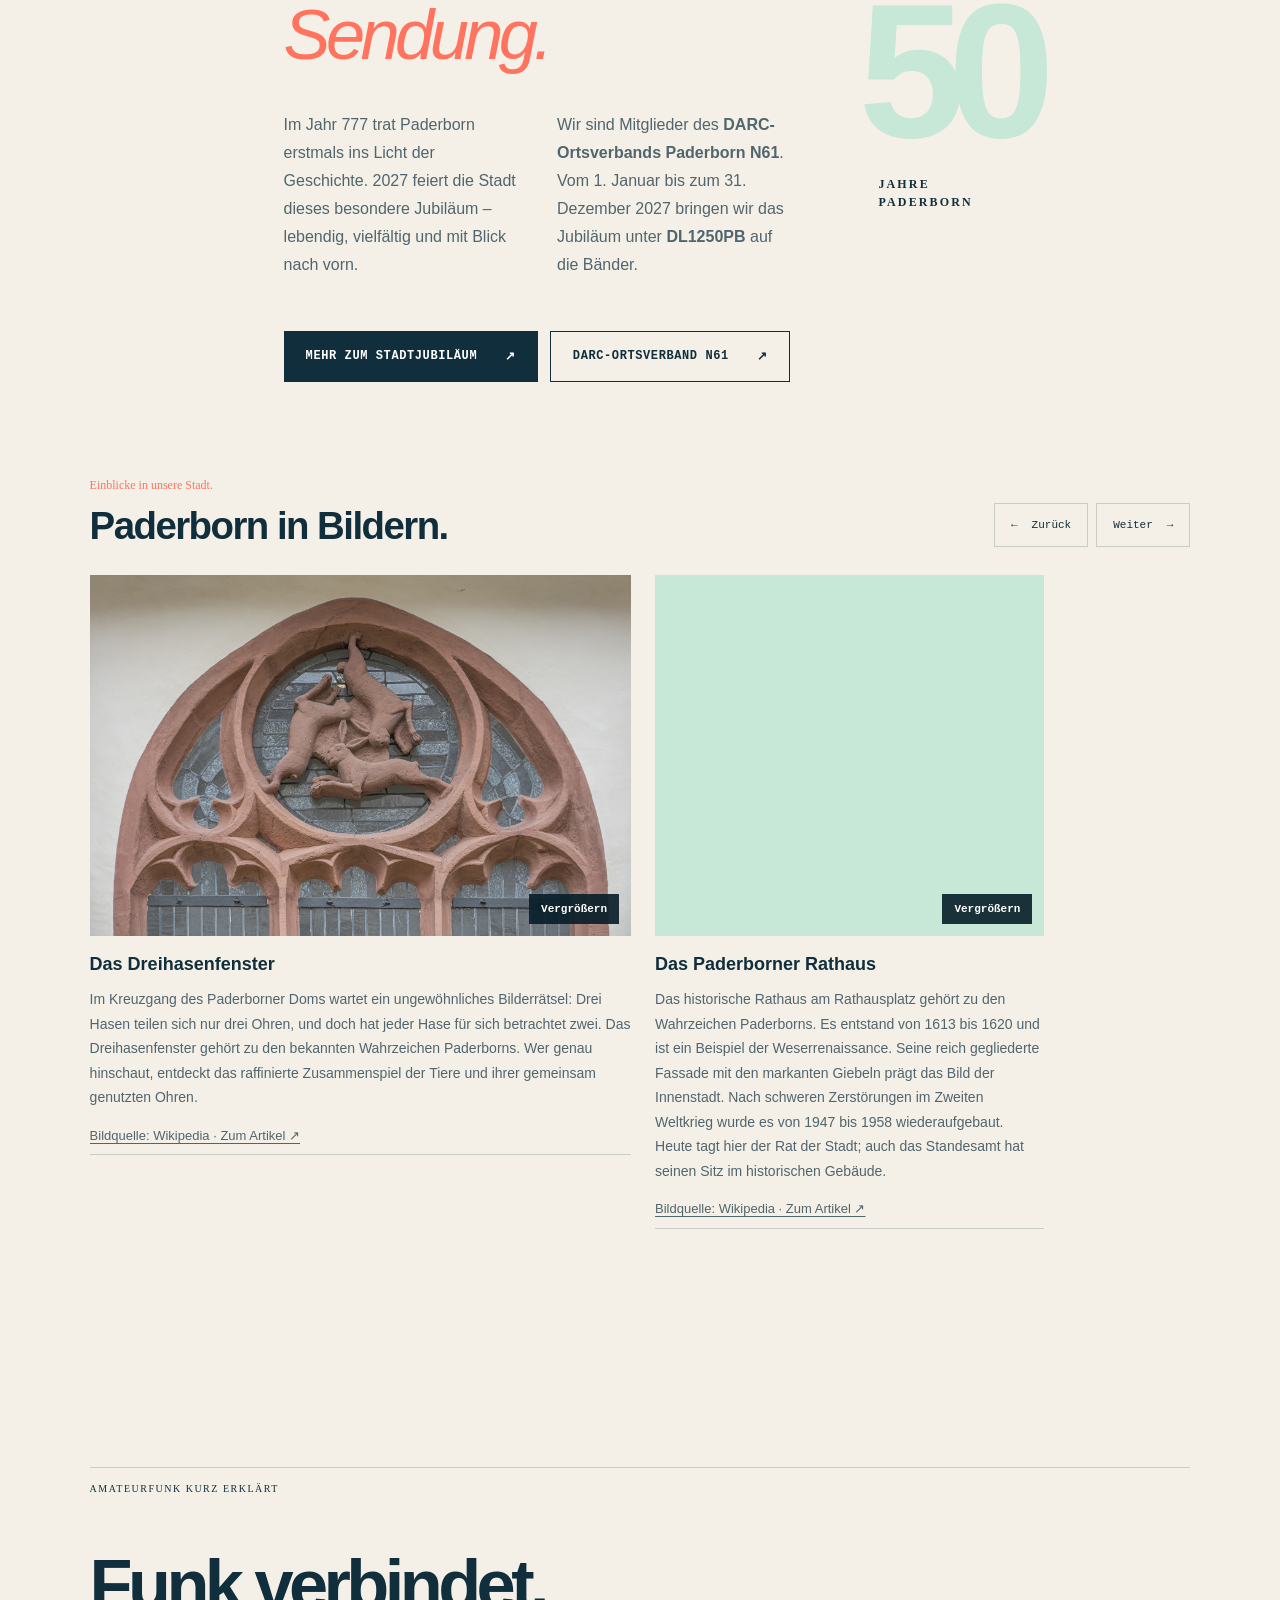
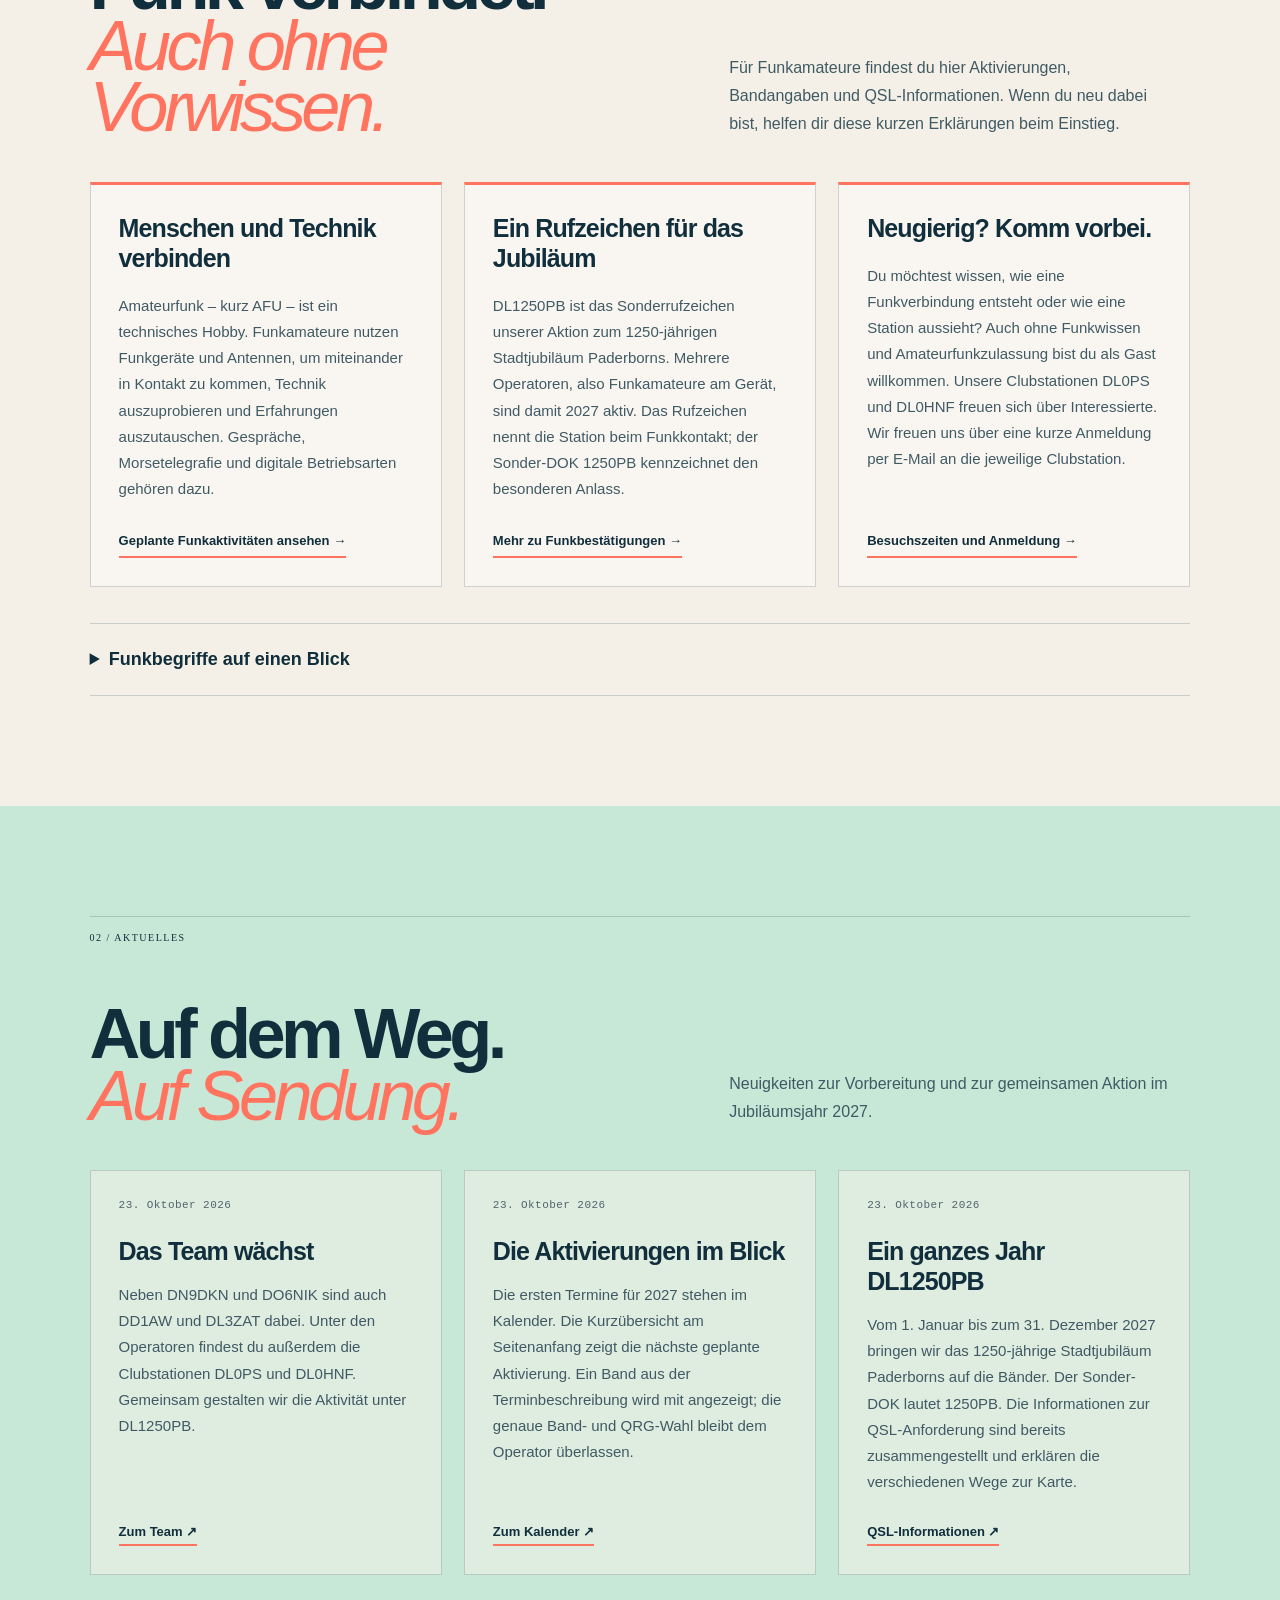
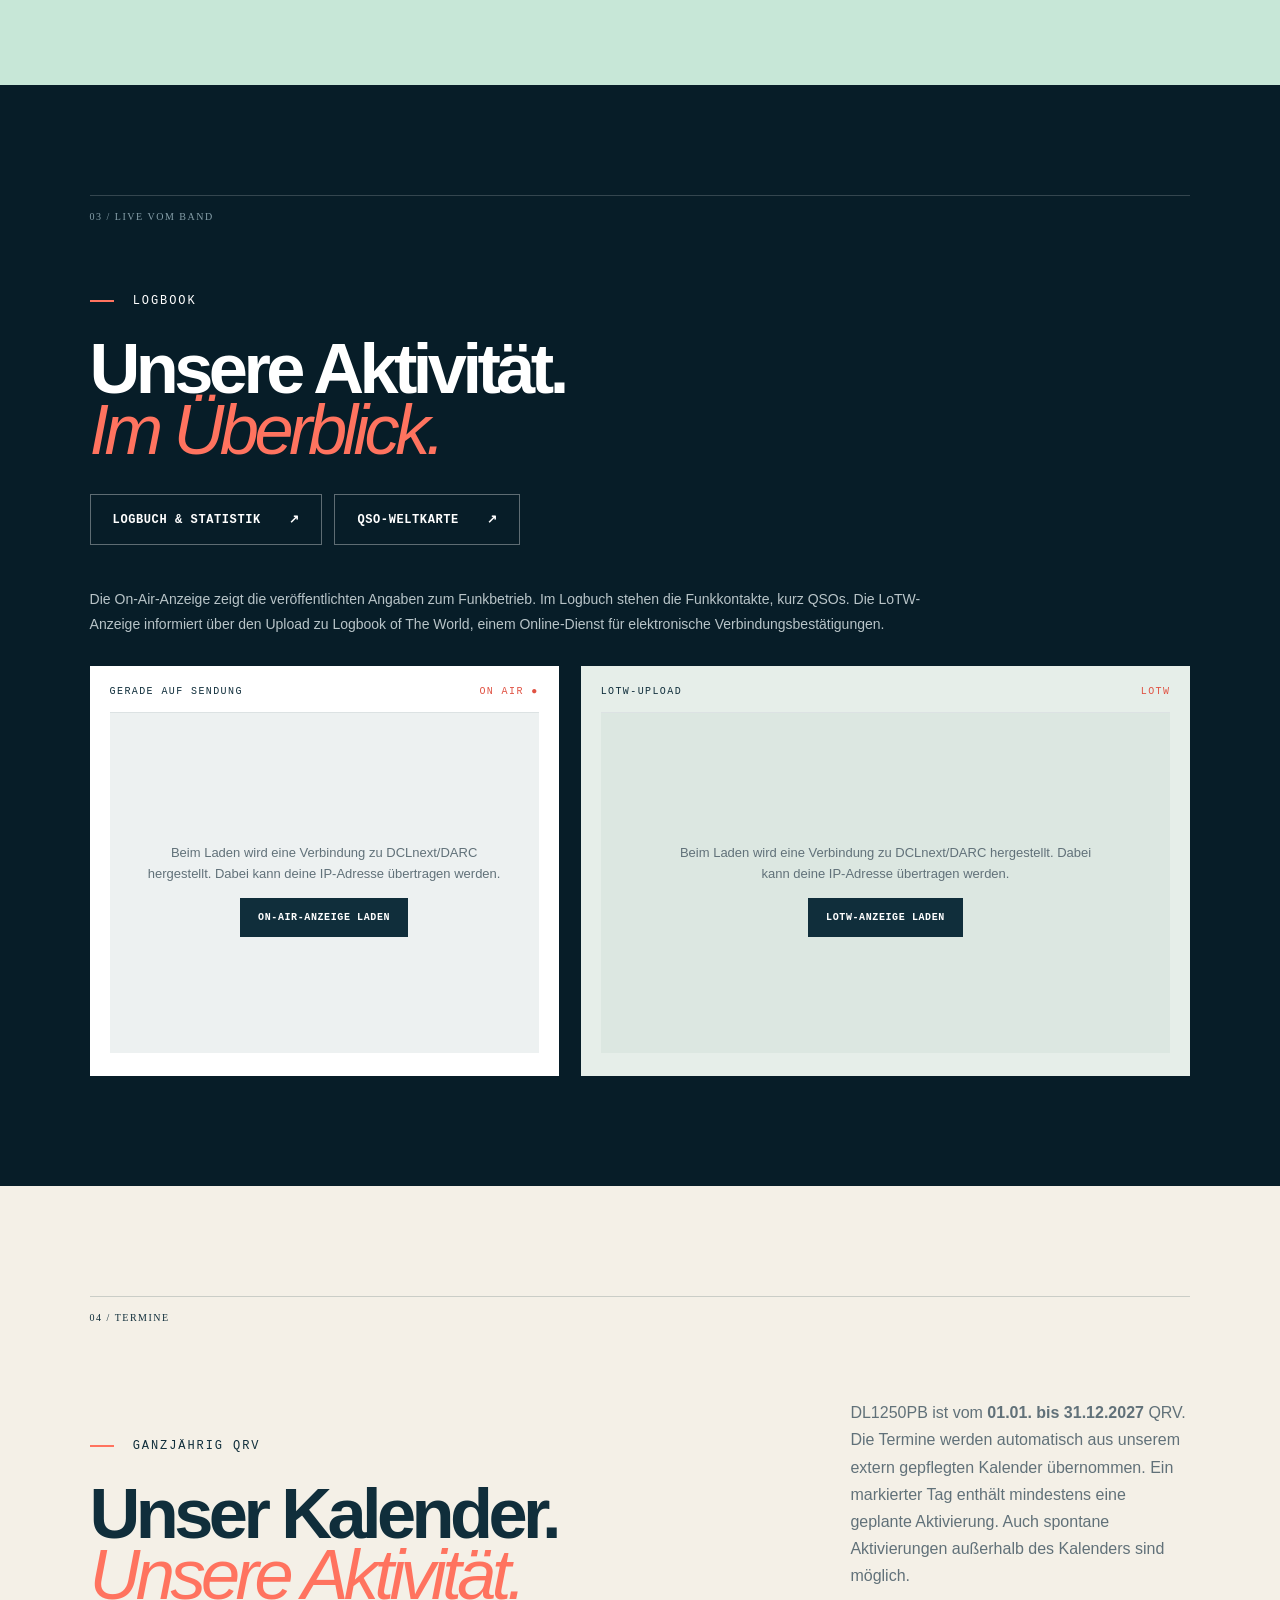
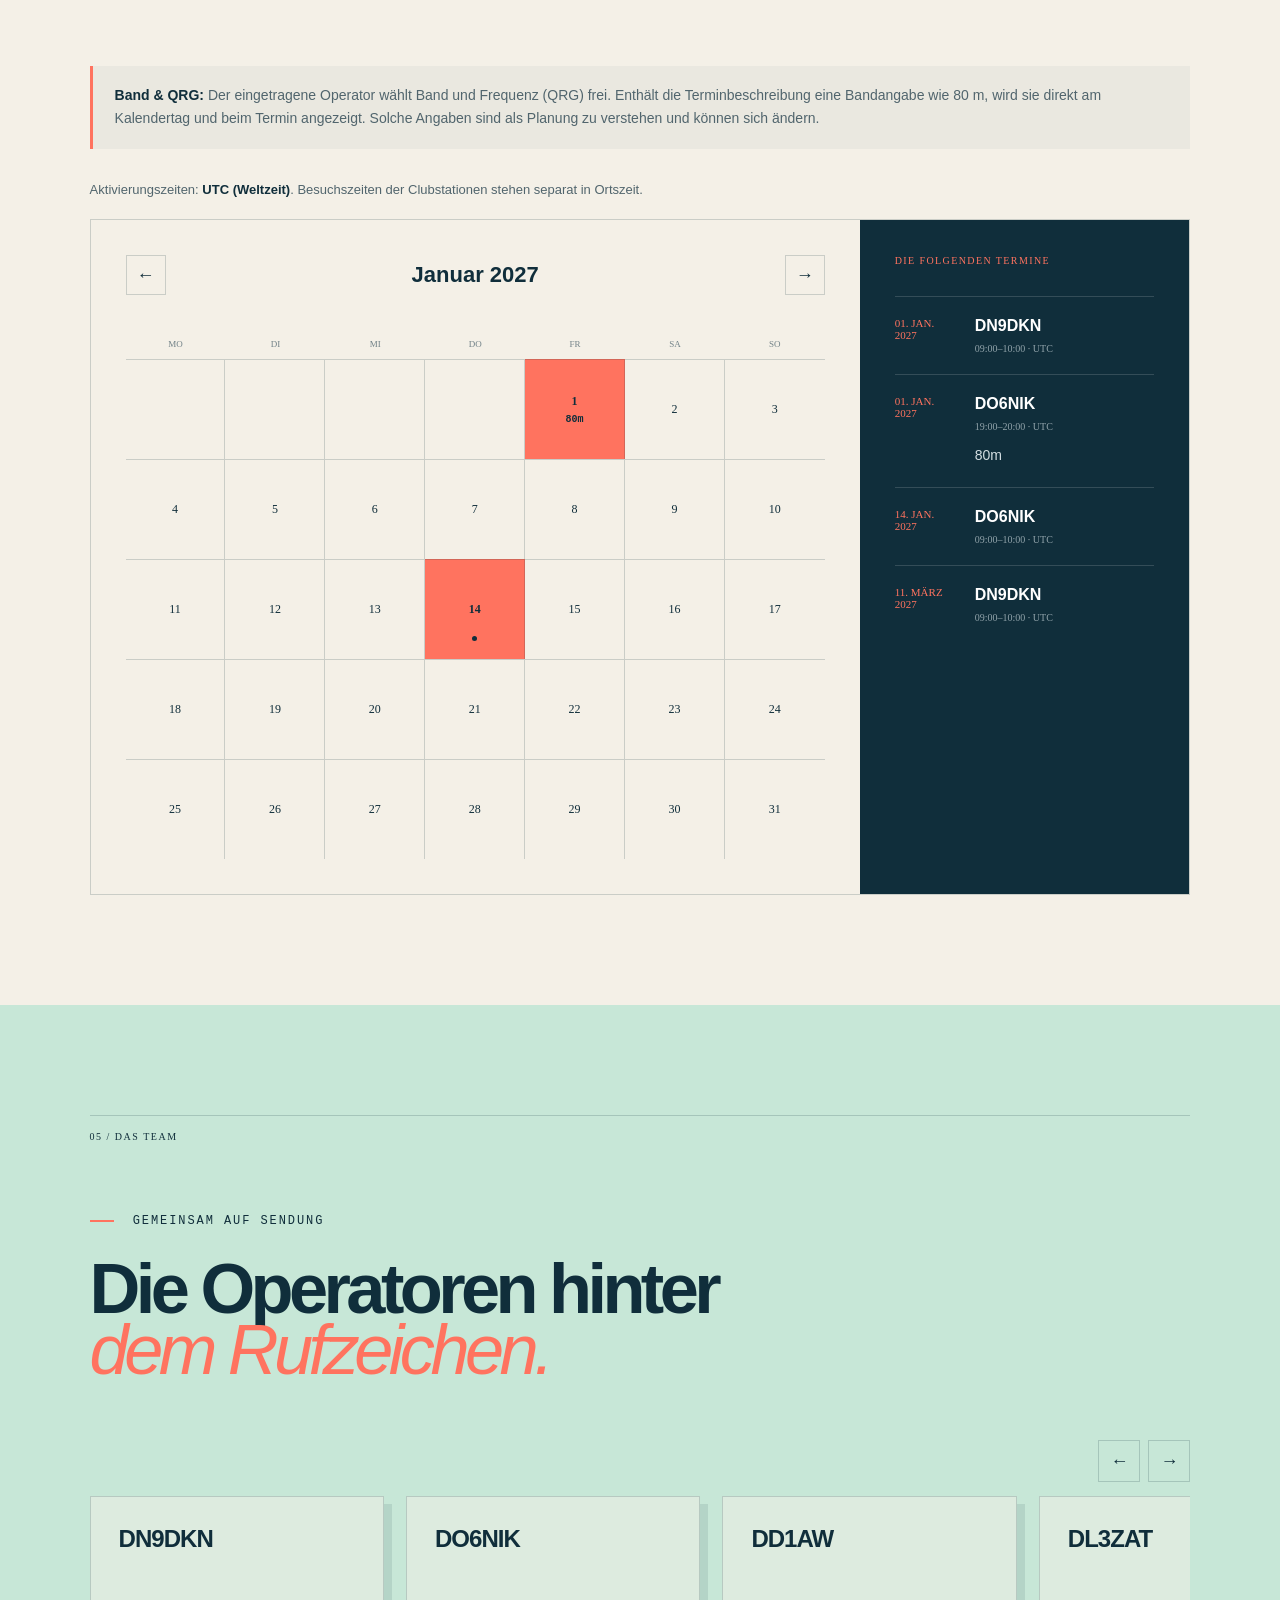
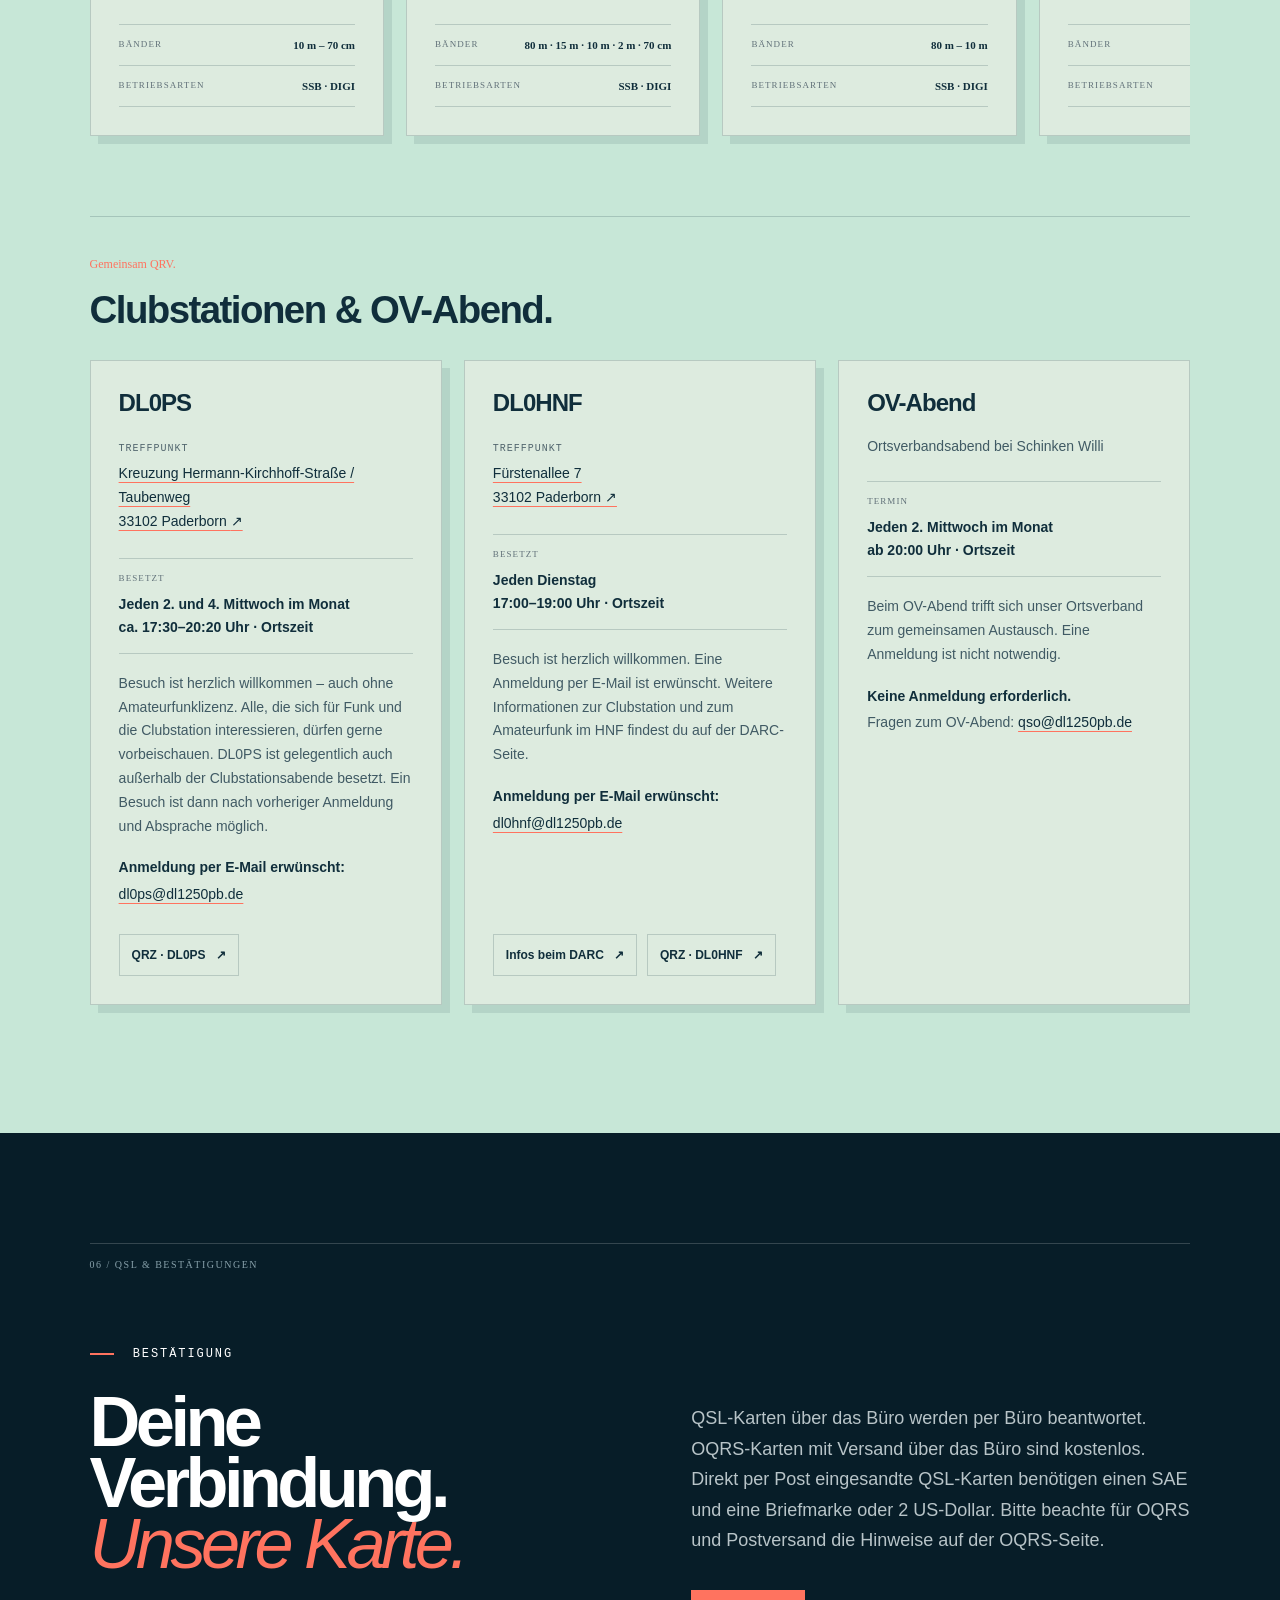
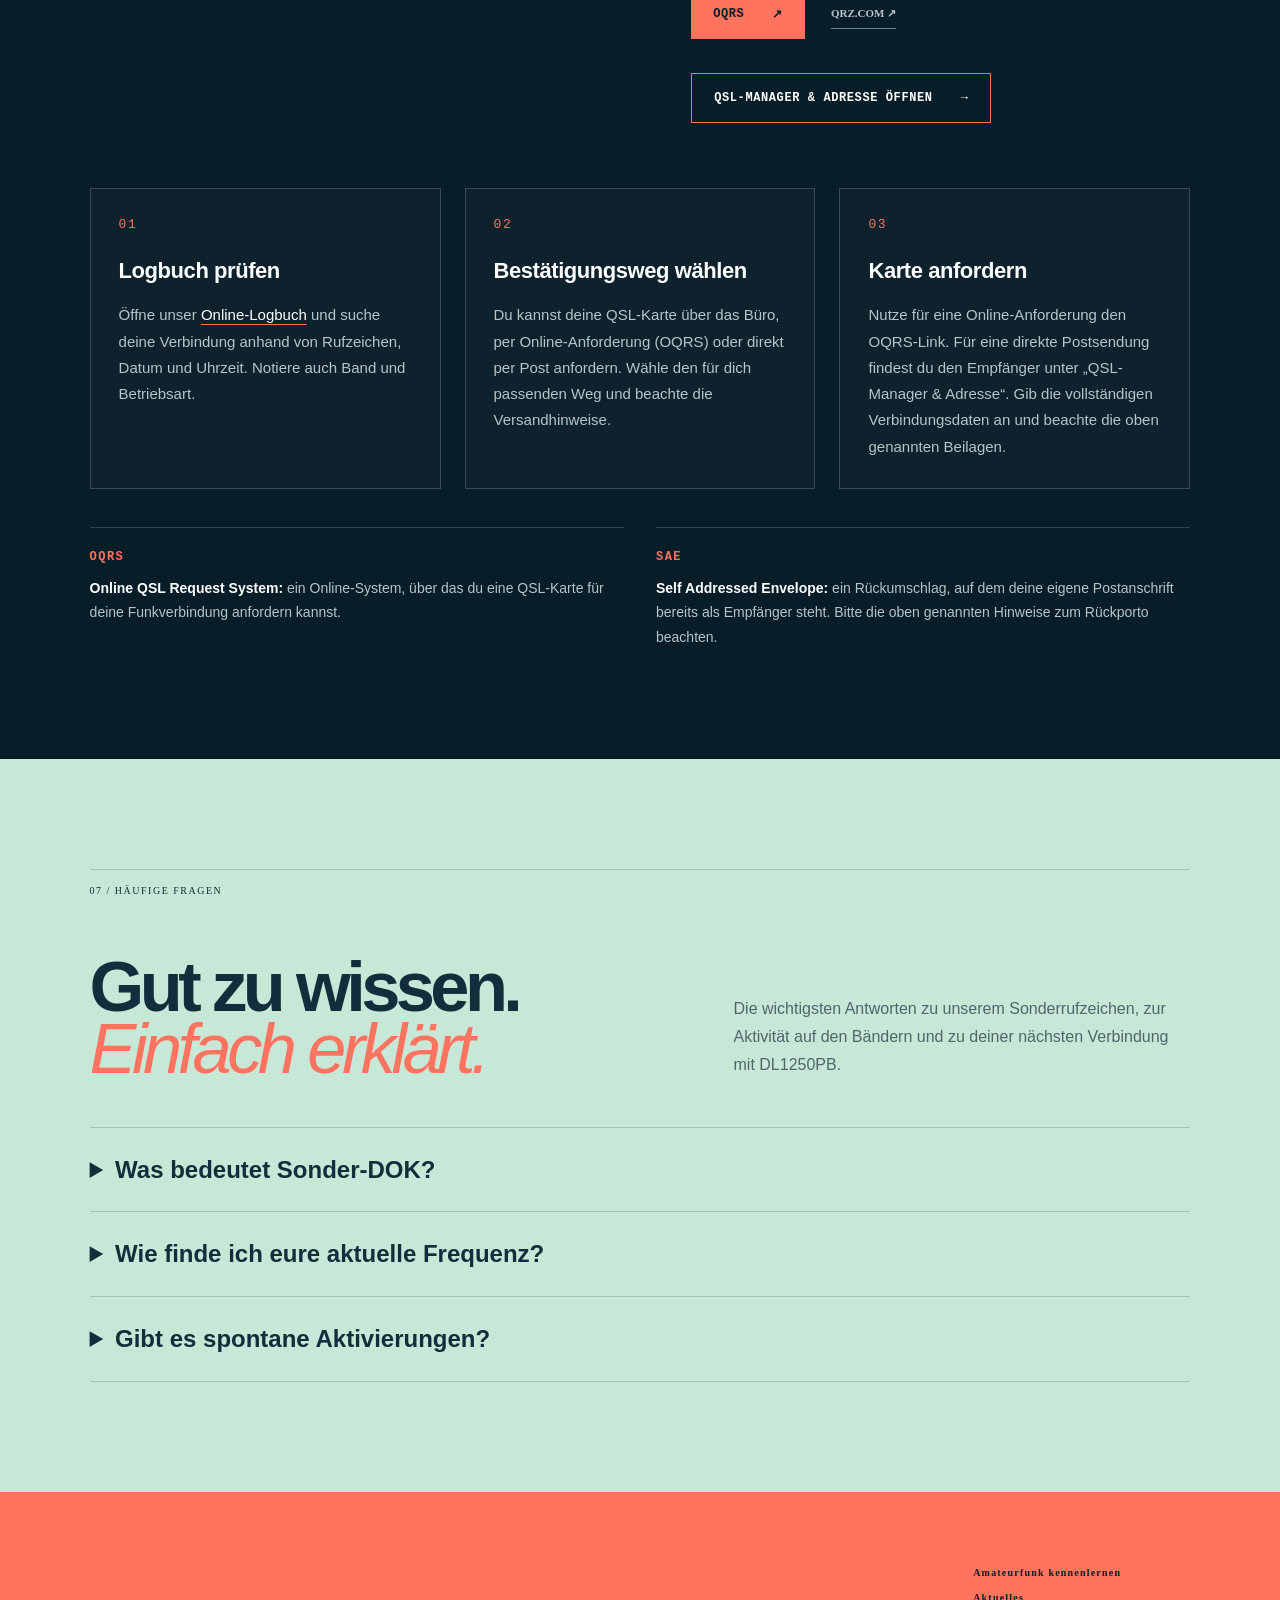
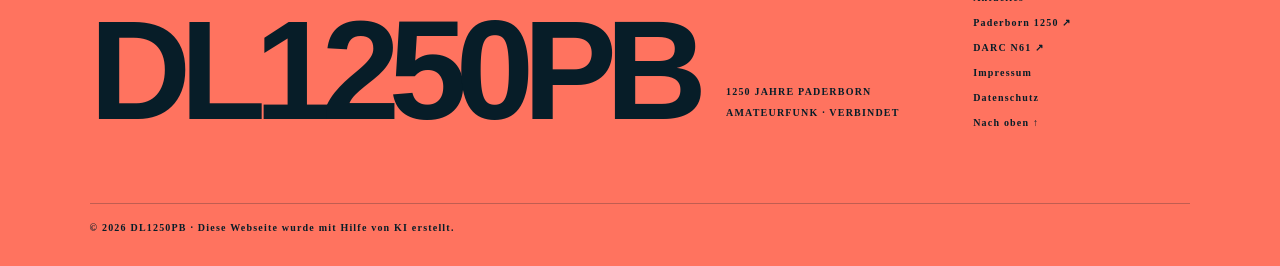
==== commit 4b8efa9d: "Galerie-Großansicht und freundliche Besuchsinfos ergänzen" ====
--- a/index.html
+++ b/index.html
@@ -23,12 +23,13 @@
   <meta name="twitter:title" content="DL1250PB – 1250 Jahre Paderborn 2027 | Amateurfunk" data-content-de="DL1250PB – 1250 Jahre Paderborn 2027 | Amateurfunk" data-content-en="DL1250PB – Paderborn 1250th Anniversary 2027 | Amateur Radio">
   <meta name="twitter:description" content="DL1250PB zum Jubiläum 1250 Jahre Paderborn 2027: Sonder-DOK 1250PB, Aktivierungskalender, QSL und Besuche bei den Clubstationen DL0PS und DL0HNF." data-content-de="DL1250PB zum Jubiläum 1250 Jahre Paderborn 2027: Sonder-DOK 1250PB, Aktivierungskalender, QSL und Besuche bei den Clubstationen DL0PS und DL0HNF." data-content-en="DL1250PB celebrates Paderborn’s 1250th anniversary in 2027: special DOK 1250PB, amateur radio events, QSL information and club station visits.">
   <meta name="twitter:image" content="https://dl1250pb.de/qsl/dl1250pb.png">
-  <link rel="stylesheet" href="styles.css?v=20261023-addresses-utc">
-  <link rel="stylesheet" href="gallery.css?v=20261023-addresses-utc">
-  <link rel="stylesheet" href="info.css?v=20261023-addresses-utc">
-  <link rel="stylesheet" href="content.css?v=20261023-addresses-utc">
-  <link rel="stylesheet" href="activation.css?v=20261023-addresses-utc">
-  <link rel="stylesheet" href="basics.css?v=20261023-addresses-utc">
+  <link rel="stylesheet" href="styles.css?v=20261024-gallery-lightbox">
+  <link rel="stylesheet" href="gallery.css?v=20261024-gallery-lightbox">
+  <link rel="stylesheet" href="lightbox.css?v=20261024-gallery-lightbox">
+  <link rel="stylesheet" href="info.css?v=20261024-gallery-lightbox">
+  <link rel="stylesheet" href="content.css?v=20261024-gallery-lightbox">
+  <link rel="stylesheet" href="activation.css?v=20261024-gallery-lightbox">
+  <link rel="stylesheet" href="basics.css?v=20261024-gallery-lightbox">
   <script type="application/ld+json">
 {
   "@context": "https://schema.org",
@@ -88,7 +89,13 @@
       "@type": "Organization",
       "@id": "https://dl1250pb.de/#n61",
       "name": "DARC-Ortsverband Paderborn N61",
-      "url": "https://www.darc.de/der-club/distrikte/n/ortsverbaende/61/"
+      "url": "https://www.darc.de/der-club/distrikte/n/ortsverbaende/61/",
+      "description": "OV-Abend bei Schinken Willi: jeden zweiten Mittwoch im Monat ab 20:00 Uhr Ortszeit, ohne Anmeldung.",
+      "contactPoint": {
+        "@type": "ContactPoint",
+        "contactType": "Fragen zum OV-Abend",
+        "email": "qso@dl1250pb.de"
+      }
     },
     {
       "@type": "Organization",
@@ -99,7 +106,7 @@
       "sameAs": [
         "https://www.qrz.com/db/DL0PS"
       ],
-      "description": "Besuche nach Anmeldung: jeden zweiten und vierten Mittwoch im Monat, etwa 17:30 bis 20:20 Uhr Ortszeit. Auch Gäste ohne Amateurfunklizenz sind willkommen.",
+      "description": "Besuchszeiten: jeden zweiten und vierten Mittwoch im Monat, etwa 17:30 bis 20:20 Uhr Ortszeit. Eine Anmeldung per E-Mail ist erwünscht. Auch Gäste ohne Amateurfunklizenz sind willkommen. DL0PS ist gelegentlich auch außerhalb der Clubstationsabende besetzt; zusätzliche Besuche sind nach vorheriger Anmeldung und Absprache möglich.",
       "location": {
         "@type": "Place",
         "name": "Clubstation DL0PS",
@@ -123,7 +130,7 @@
         "https://www.qrz.com/db/DL0HNF",
         "https://www.darc.de/der-club/distrikte/n/ortsverbaende/61/dl0hnf-amateurfunk-im-hnf/"
       ],
-      "description": "Besuche nach Anmeldung: jeden Dienstag von 17:00 bis 19:00 Uhr Ortszeit.",
+      "description": "Besuchszeiten: jeden Dienstag von 17:00 bis 19:00 Uhr Ortszeit. Eine Anmeldung per E-Mail ist erwünscht.",
       "location": {
         "@type": "Place",
         "name": "Clubstation DL0HNF",
@@ -220,7 +227,7 @@
       <div class="basics-grid">
         <article class="basics-card"><h3 data-de="Menschen und Technik verbinden" data-en="Connecting people and technology">Menschen und Technik verbinden</h3><p data-de="Amateurfunk – kurz AFU – ist ein technisches Hobby. Funkamateure nutzen Funkgeräte und Antennen, um miteinander in Kontakt zu kommen, Technik auszuprobieren und Erfahrungen auszutauschen. Gespräche, Morsetelegrafie und digitale Betriebsarten gehören dazu." data-en="Amateur radio is a technical hobby. Radio amateurs use radios and antennas to make contact, experiment with technology and share their experience. They communicate by voice, Morse code and digital modes.">Amateurfunk – kurz AFU – ist ein technisches Hobby. Funkamateure nutzen Funkgeräte und Antennen, um miteinander in Kontakt zu kommen, Technik auszuprobieren und Erfahrungen auszutauschen. Gespräche, Morsetelegrafie und digitale Betriebsarten gehören dazu.</p><a href="#kalender"><span data-de="Geplante Funkaktivitäten ansehen" data-en="See planned radio activities">Geplante Funkaktivitäten ansehen</span> <span aria-hidden="true">→</span></a></article>
         <article class="basics-card"><h3 data-de="Ein Rufzeichen für das Jubiläum" data-en="A callsign for the anniversary">Ein Rufzeichen für das Jubiläum</h3><p data-de="DL1250PB ist das Sonderrufzeichen unserer Aktion zum 1250-jährigen Stadtjubiläum Paderborns. Mehrere Operatoren, also Funkamateure am Gerät, sind damit 2027 aktiv. Das Rufzeichen nennt die Station beim Funkkontakt; der Sonder-DOK 1250PB kennzeichnet den besonderen Anlass." data-en="DL1250PB is the special callsign for our activity marking Paderborn’s 1,250th anniversary. Several operators—the radio amateurs at the controls—will use it during 2027. The callsign identifies the station during a contact; the special DOK 1250PB marks the occasion.">DL1250PB ist das Sonderrufzeichen unserer Aktion zum 1250-jährigen Stadtjubiläum Paderborns. Mehrere Operatoren, also Funkamateure am Gerät, sind damit 2027 aktiv. Das Rufzeichen nennt die Station beim Funkkontakt; der Sonder-DOK 1250PB kennzeichnet den besonderen Anlass.</p><a href="#qsl"><span data-de="Mehr zu Funkbestätigungen" data-en="About contact confirmations">Mehr zu Funkbestätigungen</span> <span aria-hidden="true">→</span></a></article>
-        <article class="basics-card"><h3 data-de="Neugierig? Komm vorbei." data-en="Curious? Come and visit.">Neugierig? Komm vorbei.</h3><p data-de="Du möchtest wissen, wie eine Funkverbindung entsteht oder wie eine Station aussieht? Auch ohne Funkwissen und Amateurfunkzulassung bist du als Gast willkommen. Unsere Clubstationen DL0PS und DL0HNF freuen sich über Interessierte. Bitte melde deinen Besuch vorher über die jeweilige E-Mail-Adresse an." data-en="Would you like to see how a radio contact is made or what a station looks like? Guests are welcome even without radio knowledge or an amateur radio licence. Our club stations DL0PS and DL0HNF welcome interested visitors. Please register your visit in advance using the station’s email address.">Du möchtest wissen, wie eine Funkverbindung entsteht oder wie eine Station aussieht? Auch ohne Funkwissen und Amateurfunkzulassung bist du als Gast willkommen. Unsere Clubstationen DL0PS und DL0HNF freuen sich über Interessierte. Bitte melde deinen Besuch vorher über die jeweilige E-Mail-Adresse an.</p><a href="#clubstations-title"><span data-de="Besuchszeiten und Anmeldung" data-en="Visiting times and registration">Besuchszeiten und Anmeldung</span> <span aria-hidden="true">→</span></a></article>
+        <article class="basics-card"><h3 data-de="Neugierig? Komm vorbei." data-en="Curious? Come and visit.">Neugierig? Komm vorbei.</h3><p data-de="Du möchtest wissen, wie eine Funkverbindung entsteht oder wie eine Station aussieht? Auch ohne Funkwissen und Amateurfunkzulassung bist du als Gast willkommen. Unsere Clubstationen DL0PS und DL0HNF freuen sich über Interessierte. Wir freuen uns über eine kurze Anmeldung per E-Mail an die jeweilige Clubstation." data-en="Would you like to see how a radio contact is made or what a station looks like? Guests are welcome even without radio knowledge or an amateur radio licence. Our club stations DL0PS and DL0HNF welcome interested visitors. We appreciate a short email to the relevant club station before your visit.">Du möchtest wissen, wie eine Funkverbindung entsteht oder wie eine Station aussieht? Auch ohne Funkwissen und Amateurfunkzulassung bist du als Gast willkommen. Unsere Clubstationen DL0PS und DL0HNF freuen sich über Interessierte. Wir freuen uns über eine kurze Anmeldung per E-Mail an die jeweilige Clubstation.</p><a href="#clubstations-title"><span data-de="Besuchszeiten und Anmeldung" data-en="Visiting times and registration">Besuchszeiten und Anmeldung</span> <span aria-hidden="true">→</span></a></article>
       </div>
       <details class="basics-glossary"><summary data-de="Funkbegriffe auf einen Blick" data-en="Radio terms at a glance">Funkbegriffe auf einen Blick</summary><dl>
         <div><dt data-de="Operator" data-en="Operator">Operator</dt><dd data-de="Der Funkamateur, der die Station gerade bedient." data-en="The radio amateur currently operating the station.">Der Funkamateur, der die Station gerade bedient.</dd></div>
@@ -281,24 +288,31 @@
       </div>
       <div class="clubstations-heading">
         <p class="kicker" data-de="Gemeinsam QRV." data-en="On the air together.">Gemeinsam QRV.</p>
-        <h3 id="clubstations-title" data-de="Unsere Clubstationen." data-en="Our club stations.">Unsere Clubstationen.</h3>
+        <h3 id="clubstations-title" data-de="Clubstationen &amp; OV-Abend." data-en="Club stations &amp; club evening.">Clubstationen &amp; OV-Abend.</h3>
       </div>
       <div class="operator-grid clubstation-grid" id="clubstation-list" tabindex="0" aria-labelledby="clubstations-title">
 <article class="operator clubstation">
           <h3 id="dl0ps">DL0PS</h3>
           <address class="clubstation-address"><span class="clubstation-address-label" data-de="TREFFPUNKT" data-en="LOCATION">TREFFPUNKT</span><a href="https://www.google.com/maps/search/?api=1&amp;query=Hermann-Kirchhoff-Stra%C3%9Fe+%2F+Taubenweg%2C+33102+Paderborn" target="_blank" rel="noopener"><span data-de="Kreuzung Hermann-Kirchhoff-Straße / Taubenweg" data-en="Hermann-Kirchhoff-Straße / Taubenweg junction">Kreuzung Hermann-Kirchhoff-Straße / Taubenweg</span><br>33102 Paderborn <span aria-hidden="true">↗</span></a></address>
           <dl class="clubstation-hours"><div><dt data-de="BESETZT" data-en="STAFFED">BESETZT</dt><dd><span data-de="Jeden 2. und 4. Mittwoch im Monat" data-en="Every 2nd and 4th Wednesday of the month">Jeden 2. und 4. Mittwoch im Monat</span><br><span data-de="ca. 17:30–20:20 Uhr · Ortszeit" data-en="approx. 17:30–20:20 · local time">ca. 17:30–20:20 Uhr · Ortszeit</span></dd></div></dl>
-          <p class="clubstation-welcome" data-de="Besuch ist herzlich willkommen – auch ohne Amateurfunklizenz. Alle, die sich für Funk und die Clubstation interessieren, dürfen gerne vorbeischauen." data-en="Visitors are warmly welcome, including those without an amateur radio licence. Anyone interested in radio and the club station is welcome to visit.">Besuch ist herzlich willkommen – auch ohne Amateurfunklizenz. Alle, die sich für Funk und die Clubstation interessieren, dürfen gerne vorbeischauen.</p>
-          <p class="clubstation-registration"><strong data-de="Anmeldung erforderlich:" data-en="Advance registration required:">Anmeldung erforderlich:</strong> <a href="mailto:dl0ps@dl1250pb.de">dl0ps@dl1250pb.de</a></p>
+          <p class="clubstation-welcome" data-de="Besuch ist herzlich willkommen – auch ohne Amateurfunklizenz. Alle, die sich für Funk und die Clubstation interessieren, dürfen gerne vorbeischauen. DL0PS ist gelegentlich auch außerhalb der Clubstationsabende besetzt. Ein Besuch ist dann nach vorheriger Anmeldung und Absprache möglich." data-en="Visitors are warmly welcome, including those without an amateur radio licence. Anyone interested in radio and the club station is welcome to visit. DL0PS is sometimes staffed outside the regular club station evenings. Visits at these times are possible by prior registration and arrangement.">Besuch ist herzlich willkommen – auch ohne Amateurfunklizenz. Alle, die sich für Funk und die Clubstation interessieren, dürfen gerne vorbeischauen. DL0PS ist gelegentlich auch außerhalb der Clubstationsabende besetzt. Ein Besuch ist dann nach vorheriger Anmeldung und Absprache möglich.</p>
+          <p class="clubstation-registration"><strong data-de="Anmeldung per E-Mail erwünscht:" data-en="Email registration appreciated:">Anmeldung per E-Mail erwünscht:</strong> <a href="mailto:dl0ps@dl1250pb.de">dl0ps@dl1250pb.de</a></p>
           <div class="clubstation-links"><a href="https://www.qrz.com/db/DL0PS" target="_blank" rel="noopener">QRZ · DL0PS <span aria-hidden="true">↗</span></a></div>
         </article>
         <article class="operator clubstation">
           <h3 id="dl0hnf">DL0HNF</h3>
           <address class="clubstation-address"><span class="clubstation-address-label" data-de="TREFFPUNKT" data-en="LOCATION">TREFFPUNKT</span><a href="https://www.google.com/maps/place//data=!4m2!3m1!1s0x47ba4b7db1359147:0x75496d53d80a2d58?sa=X&amp;ved=1t:8290&amp;ictx=111" target="_blank" rel="noopener"><span data-de="Fürstenallee 7" data-en="Fürstenallee 7">Fürstenallee 7</span><br>33102 Paderborn <span aria-hidden="true">↗</span></a></address>
           <dl class="clubstation-hours"><div><dt data-de="BESETZT" data-en="STAFFED">BESETZT</dt><dd><span data-de="Jeden Dienstag" data-en="Every Tuesday">Jeden Dienstag</span><br><span data-de="17:00–19:00 Uhr · Ortszeit" data-en="17:00–19:00 · local time">17:00–19:00 Uhr · Ortszeit</span></dd></div></dl>
-          <p class="clubstation-welcome" data-de="Besuche sind nach vorheriger Anmeldung möglich. Weitere Informationen zur Clubstation und zum Amateurfunk im HNF findest du auf der DARC-Seite." data-en="Visits are possible by prior arrangement. Further information about the club station and amateur radio at the HNF is available on the DARC website.">Besuche sind nach vorheriger Anmeldung möglich. Weitere Informationen zur Clubstation und zum Amateurfunk im HNF findest du auf der DARC-Seite.</p>
-          <p class="clubstation-registration"><strong data-de="Bitte vorab anmelden:" data-en="Please register in advance:">Bitte vorab anmelden:</strong> <a href="mailto:dl0hnf@dl1250pb.de">dl0hnf@dl1250pb.de</a></p>
+          <p class="clubstation-welcome" data-de="Besuch ist herzlich willkommen. Eine Anmeldung per E-Mail ist erwünscht. Weitere Informationen zur Clubstation und zum Amateurfunk im HNF findest du auf der DARC-Seite." data-en="Visitors are warmly welcome. Email registration is appreciated. Further information about the club station and amateur radio at the HNF is available on the DARC website.">Besuch ist herzlich willkommen. Eine Anmeldung per E-Mail ist erwünscht. Weitere Informationen zur Clubstation und zum Amateurfunk im HNF findest du auf der DARC-Seite.</p>
+          <p class="clubstation-registration"><strong data-de="Anmeldung per E-Mail erwünscht:" data-en="Email registration appreciated:">Anmeldung per E-Mail erwünscht:</strong> <a href="mailto:dl0hnf@dl1250pb.de">dl0hnf@dl1250pb.de</a></p>
           <div class="clubstation-links"><a href="https://www.darc.de/der-club/distrikte/n/ortsverbaende/61/dl0hnf-amateurfunk-im-hnf/" target="_blank" rel="noopener"><span data-de="Infos beim DARC" data-en="Information at DARC">Infos beim DARC</span> <span aria-hidden="true">↗</span></a><a href="https://www.qrz.com/db/DL0HNF" target="_blank" rel="noopener">QRZ · DL0HNF <span aria-hidden="true">↗</span></a></div>
+        </article>
+        <article class="operator clubstation ov-evening">
+          <h3 id="ov-abend" data-de="OV-Abend" data-en="Club evening">OV-Abend</h3>
+          <p class="ov-evening-place" data-de="Ortsverbandsabend bei Schinken Willi" data-en="Local chapter evening at Schinken Willi">Ortsverbandsabend bei Schinken Willi</p>
+          <dl class="clubstation-hours"><div><dt data-de="TERMIN" data-en="WHEN">TERMIN</dt><dd><span data-de="Jeden 2. Mittwoch im Monat" data-en="Every 2nd Wednesday of the month">Jeden 2. Mittwoch im Monat</span><br><span data-de="ab 20:00 Uhr · Ortszeit" data-en="from 20:00 · local time">ab 20:00 Uhr · Ortszeit</span></dd></div></dl>
+          <p class="clubstation-welcome" data-de="Beim OV-Abend trifft sich unser Ortsverband zum gemeinsamen Austausch. Eine Anmeldung ist nicht notwendig." data-en="Our local chapter meets for an evening of conversation and exchange. No registration is needed.">Beim OV-Abend trifft sich unser Ortsverband zum gemeinsamen Austausch. Eine Anmeldung ist nicht notwendig.</p>
+          <p class="clubstation-registration"><strong data-de="Keine Anmeldung erforderlich." data-en="No registration required.">Keine Anmeldung erforderlich.</strong><span data-de="Fragen zum OV-Abend:" data-en="Questions about the club evening:">Fragen zum OV-Abend:</span> <a href="mailto:qso@dl1250pb.de">qso@dl1250pb.de</a></p>
         </article>
       </div>
     </section>
@@ -336,6 +350,22 @@
   </main>
 
   <footer><div class="footer-call">DL1250PB</div><div><p data-de="1250 JAHRE PADERBORN" data-en="1250 YEARS OF PADERBORN">1250 JAHRE PADERBORN</p><p data-de="AMATEURFUNK · VERBINDET" data-en="AMATEUR RADIO · CONNECTS">AMATEURFUNK · VERBINDET</p></div><div class="footer-links"><a href="#amateurfunk" data-de="Amateurfunk kennenlernen" data-en="Discover amateur radio">Amateurfunk kennenlernen</a><a href="#aktuelles" data-de="Aktuelles" data-en="News">Aktuelles</a><a href="https://www.paderborn1250.de/de/" data-href-de="https://www.paderborn1250.de/de/" data-href-en="https://www.paderborn1250.de/en/" target="_blank" rel="noopener">Paderborn 1250 ↗</a><a href="https://www.darc.de/der-club/distrikte/n/ortsverbaende/61/" target="_blank" rel="noopener">DARC N61 ↗</a><a href="impressum.html" rel="nofollow" data-de="Impressum" data-en="Legal notice">Impressum</a><a href="datenschutz.html" rel="nofollow" data-de="Datenschutz" data-en="Privacy">Datenschutz</a><a href="#top" data-de="Nach oben ↑" data-en="Back to top ↑">Nach oben ↑</a></div><p class="copyright">© 2026 DL1250PB · <span data-de="Diese Webseite wurde mit Hilfe von KI erstellt." data-en="This website was created with the help of AI.">Diese Webseite wurde mit Hilfe von KI erstellt.</span></p></footer>
-  <script src="script.js?v=20261023-addresses-utc"></script>
+  <dialog class="gallery-lightbox" id="gallery-lightbox" aria-labelledby="lightbox-title">
+    <div class="lightbox-toolbar">
+      <p class="lightbox-counter" id="lightbox-counter"></p>
+      <div class="lightbox-controls">
+        <button type="button" class="lightbox-prev"><svg width="20" height="20" viewBox="0 0 24 24" fill="none" stroke="currentColor" stroke-width="2" aria-hidden="true"><path d="m14 6-6 6 6 6"/></svg><span class="lightbox-sr-only" data-de="Vorheriges Bild" data-en="Previous image">Vorheriges Bild</span></button>
+        <button type="button" class="lightbox-next"><svg width="20" height="20" viewBox="0 0 24 24" fill="none" stroke="currentColor" stroke-width="2" aria-hidden="true"><path d="m10 6 6 6-6 6"/></svg><span class="lightbox-sr-only" data-de="Nächstes Bild" data-en="Next image">Nächstes Bild</span></button>
+        <button type="button" class="lightbox-close" autofocus><svg width="20" height="20" viewBox="0 0 24 24" fill="none" stroke="currentColor" stroke-width="2" aria-hidden="true"><path d="m6 6 12 12M18 6 6 18"/></svg><span class="lightbox-close-label" data-de="Schließen" data-en="Close">Schließen</span></button>
+      </div>
+    </div>
+    <figure class="lightbox-figure">
+      <div class="lightbox-image-wrap"><p id="lightbox-image-state" role="status"></p><img id="lightbox-image" alt="" hidden></div>
+      <figcaption class="lightbox-caption"><h2 id="lightbox-title"></h2><p id="lightbox-description"></p><a id="lightbox-source" target="_blank" rel="noopener"></a></figcaption>
+    </figure>
+    <p class="lightbox-sr-only" id="lightbox-announcement" role="status" aria-live="polite"></p>
+  </dialog>
+  <script src="script.js?v=20261024-gallery-lightbox"></script>
+  <script src="lightbox.js?v=20261024-gallery-lightbox"></script>
 </body>
 </html>
--- a/content.css
+++ b/content.css
@@ -171,7 +171,7 @@
 }
 
 .operator-grid .clubstation {
-  flex-basis: clamp(300px, 34vw, 460px);
+  flex-basis: clamp(300px, calc((100% - 44px) / 3), 460px);
 }
 
 .clubstation .clubstation-hours {
@@ -258,3 +258,8 @@
     flex-basis: min(82vw, 320px);
   }
 }
+
+.operator-grid .ov-evening-place {
+  margin: -8px 0 22px;
+  font-weight: 600;
+}
